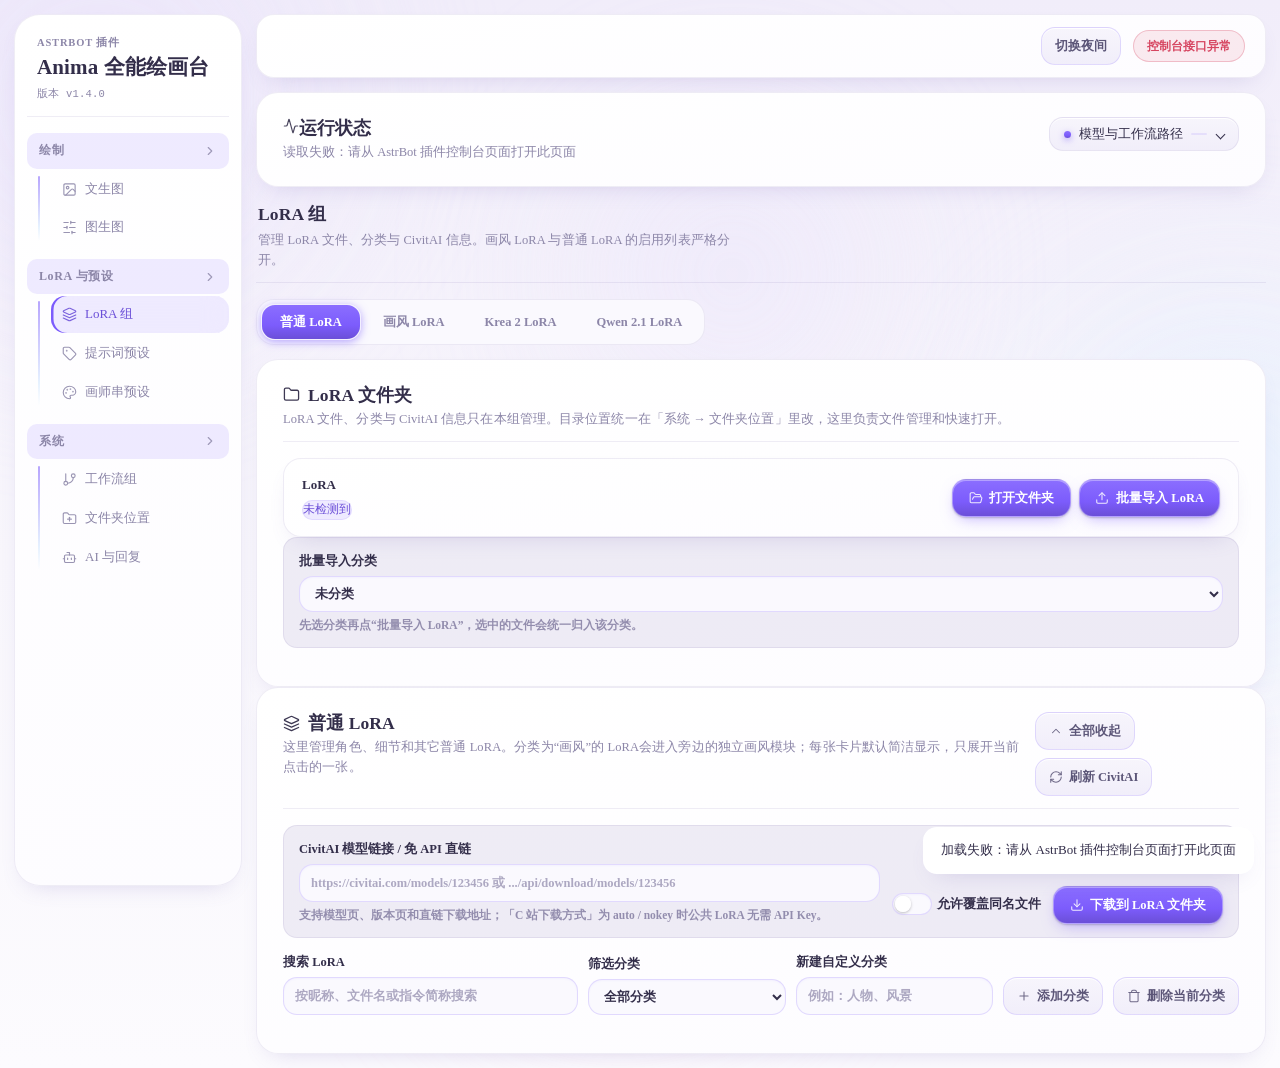
==== index.html @ fac433ed "发布 v1.4.0：三引擎提示词档案 + Krea2/Qwen 接入 LLM 绘图 + 引擎独立 LoRA - 新增 prompt_profiles.py：Anima(英文 Danbooru 标签) " ====
<!doctype html>
<html lang="zh-CN">
<head>
  <meta charset="utf-8">
  <meta name="viewport" content="width=device-width,initial-scale=1">
  <title>Anima 全能绘画台</title>
  <link rel="stylesheet" href="style.css?v=1.4.0-enginelora">
</head>
<body>

  <main class="shell">
    <aside class="sidebar">
      <div class="brand">
        <p class="eyebrow">ASTRBOT 插件</p>
        <h1>Anima 全能绘画台</h1>
        <p id="version" class="version">版本 v1.4.0</p>
      </div>

      <nav class="page-tabs" aria-label="控制台功能页面">
    <details class="nav-group" open>
      <summary class="nav-group-head" aria-expanded="true"><span>绘制</span><svg class="nav-chevron" viewBox="0 0 24 24"><path d="m9 6 6 6-6 6"/></svg></summary>
      <div class="nav-group-body">
        <button class="page-tab" type="button" data-view-tab="txt2img"><svg class="ui-ic" viewBox="0 0 24 24" fill="none" stroke="currentColor" stroke-width="1.8" stroke-linecap="round" stroke-linejoin="round" aria-hidden="true"><rect width="18" height="18" x="3" y="3" rx="2" ry="2"/><circle cx="9" cy="9" r="2"/><path d="m21 15-3.086-3.086a2 2 0 0 0-2.828 0L6 21"/></svg>文生图</button>
        <button class="page-tab" type="button" data-view-tab="img2img"><svg class="ui-ic" viewBox="0 0 24 24" fill="none" stroke="currentColor" stroke-width="1.8" stroke-linecap="round" stroke-linejoin="round" aria-hidden="true"><line x1="21" x2="14" y1="4" y2="4"/><line x1="10" x2="3" y1="4" y2="4"/><line x1="21" x2="12" y1="12" y2="12"/><line x1="8" x2="3" y1="12" y2="12"/><line x1="21" x2="16" y1="20" y2="20"/><line x1="12" x2="3" y1="20" y2="20"/><line x1="14" x2="14" y1="2" y2="6"/><line x1="8" x2="8" y1="10" y2="14"/><line x1="16" x2="16" y1="18" y2="22"/></svg>图生图</button>
      </div>
    </details>
    <details class="nav-group" open>
      <summary class="nav-group-head" aria-expanded="true"><span>LoRA 与预设</span><svg class="nav-chevron" viewBox="0 0 24 24"><path d="m9 6 6 6-6 6"/></svg></summary>
      <div class="nav-group-body">
        <button class="page-tab active" type="button" data-view-tab="lora"><svg class="ui-ic" viewBox="0 0 24 24" fill="none" stroke="currentColor" stroke-width="1.8" stroke-linecap="round" stroke-linejoin="round" aria-hidden="true"><path d="m12.83 2.18a2 2 0 0 0-1.66 0L2.6 6.08a1 1 0 0 0 0 1.83l8.58 3.91a2 2 0 0 0 1.66 0l8.58-3.9a1 1 0 0 0 0-1.83Z"/><path d="m22 17.65-9.17 4.16a2 2 0 0 1-1.66 0L2 17.65"/><path d="m22 12.65-9.17 4.16a2 2 0 0 1-1.66 0L2 12.65"/></svg>LoRA 组</button>
        <button class="page-tab" type="button" data-view-tab="presets"><svg class="ui-ic" viewBox="0 0 24 24" fill="none" stroke="currentColor" stroke-width="1.8" stroke-linecap="round" stroke-linejoin="round" aria-hidden="true"><path d="M12.586 2.586A2 2 0 0 0 11.172 2H4a2 2 0 0 0-2 2v7.172a2 2 0 0 0 .586 1.414l8.704 8.704a2.426 2.426 0 0 0 3.42 0l6.58-6.58a2.426 2.426 0 0 0 0-3.42z"/><circle cx="7.5" cy="7.5" r=".5" fill="currentColor"/></svg>提示词预设</button>
        <button class="page-tab" type="button" data-view-tab="artist"><svg class="ui-ic" viewBox="0 0 24 24" fill="none" stroke="currentColor" stroke-width="1.8" stroke-linecap="round" stroke-linejoin="round" aria-hidden="true"><circle cx="13.5" cy="6.5" r=".5"/><circle cx="17.5" cy="10.5" r=".5"/><circle cx="8.5" cy="7.5" r=".5"/><circle cx="6.5" cy="12.5" r=".5"/><path d="M12 2C6.5 2 2 6.5 2 12s4.5 10 10 10c.926 0 1.648-.746 1.648-1.688 0-.437-.18-.835-.437-1.125-.29-.289-.438-.652-.438-1.125a1.64 1.64 0 0 1 1.668-1.668h1.996c3.051 0 5.555-2.503 5.555-5.554C21.965 6.012 17.461 2 12 2z"/></svg>画师串预设</button>
      </div>
    </details>
    <details class="nav-group" open>
      <summary class="nav-group-head" aria-expanded="true"><span>系统</span><svg class="nav-chevron" viewBox="0 0 24 24"><path d="m9 6 6 6-6 6"/></svg></summary>
      <div class="nav-group-body">
        <button class="page-tab" type="button" data-view-tab="workflow"><svg class="ui-ic" viewBox="0 0 24 24" fill="none" stroke="currentColor" stroke-width="1.8" stroke-linecap="round" stroke-linejoin="round" aria-hidden="true"><circle cx="18" cy="6" r="3"/><circle cx="6" cy="18" r="3"/><path d="M18 9a9 9 0 0 1-9 9"/><line x1="6" x2="6" y1="3" y2="15"/></svg>工作流组</button>
        <button class="page-tab" type="button" data-view-tab="paths"><svg class="ui-ic" viewBox="0 0 24 24" fill="none" stroke="currentColor" stroke-width="1.8" stroke-linecap="round" stroke-linejoin="round" aria-hidden="true"><path d="M20 20a2 2 0 0 0 2-2V8a2 2 0 0 0-2-2h-7.9a2 2 0 0 1-1.69-.9L9.6 3.9A2 2 0 0 0 7.93 3H4a2 2 0 0 0-2 2v13a2 2 0 0 0 2 2Z"/><path d="M9 13h6"/><path d="M12 10v6"/></svg>文件夹位置</button>
        <button class="page-tab" type="button" data-view-tab="ai"><svg class="ui-ic" viewBox="0 0 24 24" fill="none" stroke="currentColor" stroke-width="1.8" stroke-linecap="round" stroke-linejoin="round" aria-hidden="true"><path d="M12 8V4H8"/><rect width="16" height="12" x="4" y="8" rx="2"/><path d="M2 14h2"/><path d="M20 14h2"/><path d="M15 13v2"/><path d="M9 13v2"/></svg>AI 与回复</button>
      </div>
    </details>
      </nav>
    </aside>
    <div class="main">
      <header class="topbar">
        <div class="top-actions">
          <button id="themeToggle" class="secondary" type="button"><span class="t-light">浅色</span><span class="t-dark">深色</span></button>
          <div id="status" class="status pending">检查中</div>
        </div>
      </header>


<section class="band status-band">
      <div>
        <h2><svg class="ui-ic" viewBox="0 0 24 24" fill="none" stroke="currentColor" stroke-width="1.8" stroke-linecap="round" stroke-linejoin="round" aria-hidden="true"><path d="M22 12h-2.48a2 2 0 0 0-1.93 1.46l-2.35 8.36a.25.25 0 0 1-.48 0L9.24 2.18a.25.25 0 0 0-.48 0l-2.35 8.36A2 2 0 0 1 4.49 12H2"/></svg>运行状态</h2>
        <div id="statusText" class="muted">正在读取 ComfyUI 状态</div>
      </div>
      <details class="paths-wrap">
        <summary>模型与工作流路径<span id="pathsCount" class="paths-count"></span></summary>
        <pre id="paths" class="paths">正在读取模型和工作流位置</pre>
      </details>
    </section>

<div id="view-lora" class="view-panel" data-view-panel="lora">

    <div class="page-head"><h2>LoRA 组</h2><p>管理 LoRA 文件、分类与 CivitAI 信息。画风 LoRA 与普通 LoRA 的启用列表严格分开。</p></div>

    <div class="lora-section-switcher" role="tablist" aria-label="LoRA 模块">
      <button id="normalLoraTab" class="lora-section-tab active" type="button" data-lora-section="normal" role="tab" aria-selected="true">普通 LoRA</button>
      <button id="styleLoraTab" class="lora-section-tab" type="button" data-lora-section="style" role="tab" aria-selected="false">画风 LoRA</button>
      <button id="krea2LoraTab" class="lora-section-tab" type="button" data-lora-section="krea2" role="tab" aria-selected="false">Krea 2 LoRA</button>
      <button id="qwen21LoraTab" class="lora-section-tab" type="button" data-lora-section="qwen21" role="tab" aria-selected="false">Qwen 2.1 LoRA</button>
    </div>

    <section class="band">
      <div class="section-head">
        <div><h2><svg class="ui-ic" viewBox="0 0 24 24" fill="none" stroke="currentColor" stroke-width="1.8" stroke-linecap="round" stroke-linejoin="round" aria-hidden="true"><path d="M20 20a2 2 0 0 0 2-2V8a2 2 0 0 0-2-2h-7.9a2 2 0 0 1-1.69-.9L9.6 3.9A2 2 0 0 0 7.93 3H4a2 2 0 0 0-2 2v13a2 2 0 0 0 2 2Z"/></svg>LoRA 文件夹</h2><p>LoRA 文件、分类与 CivitAI 信息只在本组管理。目录位置统一在「系统 → 文件夹位置」里改，这里负责文件管理和快速打开。</p></div>
      </div>
      <div class="folder-grid">
        <article class="folder-card"><div><strong>LoRA</strong><code id="path-loras">未检测到</code></div><div class="folder-actions"><button data-open-folder="loras" class="primary"><svg class="ui-ic" viewBox="0 0 24 24" fill="none" stroke="currentColor" stroke-width="1.8" stroke-linecap="round" stroke-linejoin="round" aria-hidden="true"><path d="m6 14 1.5-2.9A2 2 0 0 1 9.24 10H20a2 2 0 0 1 1.94 2.5l-1.54 6a2 2 0 0 1-1.95 1.5H4a2 2 0 0 1-2-2V5a2 2 0 0 1 2-2h3.9a2 2 0 0 1 1.69.9l.81 1.2a2 2 0 0 0 1.67.9H18a2 2 0 0 1 2 2v2"/></svg>打开文件夹</button><label class="upload-button" title="可一次选择多个 LoRA 文件批量导入"><svg class="ui-ic" viewBox="0 0 24 24" fill="none" stroke="currentColor" stroke-width="1.8" stroke-linecap="round" stroke-linejoin="round" aria-hidden="true"><path d="M21 15v4a2 2 0 0 1-2 2H5a2 2 0 0 1-2-2v-4"/><polyline points="17 8 12 3 7 8"/><line x1="12" x2="12" y1="3" y2="15"/></svg>批量导入 LoRA<input id="loraFile" type="file" multiple accept=".safetensors,.pt,.ckpt,.bin"></label></div></article>
      </div>
      <div class="lora-batch-row">
        <label>批量导入分类<select id="loraBatchCategory" class="select"><option value="">未分类</option></select><small class="field-hint">先选分类再点“批量导入 LoRA”，选中的文件会统一归入该分类。</small></label>
      </div>
      <div id="loraBatchProgress" class="download-progress" hidden>
        <div class="download-progress-head"><strong id="loraBatchStage">等待导入</strong><span id="loraBatchPercent">0%</span></div>
        <progress id="loraBatchBar" max="100" value="0"></progress>
        <div class="download-progress-meta"><span id="loraBatchFile">尚未开始</span><span id="loraBatchResult">0 成功 / 0 失败</span></div>
        <ul id="loraBatchFailures" class="lora-batch-failures"></ul>
      </div>
    </section>

    <section class="band lora-management-band">
      <div class="section-head">
        <div><h2><svg class="ui-ic" viewBox="0 0 24 24" fill="none" stroke="currentColor" stroke-width="1.8" stroke-linecap="round" stroke-linejoin="round" aria-hidden="true"><path d="m12.83 2.18a2 2 0 0 0-1.66 0L2.6 6.08a1 1 0 0 0 0 1.83l8.58 3.91a2 2 0 0 0 1.66 0l8.58-3.9a1 1 0 0 0 0-1.83Z"/><path d="m22 17.65-9.17 4.16a2 2 0 0 1-1.66 0L2 17.65"/><path d="m22 12.65-9.17 4.16a2 2 0 0 1-1.66 0L2 12.65"/></svg>普通 LoRA</h2><p>这里管理角色、细节和其它普通 LoRA。分类为“画风”的 LoRA会进入旁边的独立画风模块；每张卡片默认简洁显示，只展开当前点击的一张。</p></div>
        <div class="button-row"><button id="loraDisplayToggle" class="secondary" type="button"><svg class="ui-ic" viewBox="0 0 24 24" fill="none" stroke="currentColor" stroke-width="1.8" stroke-linecap="round" stroke-linejoin="round" aria-hidden="true"><path d="m18 15-6-6-6 6"/></svg>全部收起</button><button id="refreshLoras" class="secondary"><svg class="ui-ic" viewBox="0 0 24 24" fill="none" stroke="currentColor" stroke-width="1.8" stroke-linecap="round" stroke-linejoin="round" aria-hidden="true"><path d="M3 12a9 9 0 0 1 9-9 9.75 9.75 0 0 1 6.74 2.74L21 8"/><path d="M21 3v5h-5"/><path d="M21 12a9 9 0 0 1-9 9 9.75 9.75 0 0 1-6.74-2.74L3 16"/><path d="M8 16H3v5"/></svg>刷新 CivitAI</button></div>
      </div>
      <div class="lora-download-row">
        <label>CivitAI 模型链接 / 免 API 直链<input id="civitaiDownloadUrl" class="input" type="url" placeholder="https://civitai.com/models/123456 或 .../api/download/models/123456"><small class="field-hint">支持模型页、版本页和直链下载地址；「C 站下载方式」为 auto / nokey 时公共 LoRA 无需 API Key。</small></label>
        <label class="check"><input id="civitaiDownloadOverwrite" type="checkbox">允许覆盖同名文件</label>
        <button id="downloadLora" class="primary" type="button"><svg class="ui-ic" viewBox="0 0 24 24" fill="none" stroke="currentColor" stroke-width="1.8" stroke-linecap="round" stroke-linejoin="round" aria-hidden="true"><path d="M21 15v4a2 2 0 0 1-2 2H5a2 2 0 0 1-2-2v-4"/><polyline points="7 10 12 15 17 10"/><line x1="12" x2="12" y1="15" y2="3"/></svg>下载到 LoRA 文件夹</button>
      </div>
      <div id="loraDownloadProgress" class="download-progress" hidden>
        <div class="download-progress-head"><strong id="loraDownloadStage">等待下载</strong><span id="loraDownloadPercent">0%</span></div>
        <progress id="loraDownloadBar" max="100" value="0"></progress>
        <div class="download-progress-meta"><span id="loraDownloadFile">尚未开始</span><span id="loraDownloadBytes">0 B / 未知大小</span></div>
      </div>
      <div class="lora-category-toolbar">
        <label class="lora-search">搜索 LoRA<input id="loraSearch" class="input" type="search" placeholder="按昵称、文件名或指令简称搜索"></label>
        <label>筛选分类<select id="loraCategoryFilter" class="select"><option value="全部">全部分类</option></select></label>
        <label>新建自定义分类<input id="newLoraCategory" class="input" placeholder="例如：人物、风景"></label>
        <button id="addLoraCategory" class="secondary"><svg class="ui-ic" viewBox="0 0 24 24" fill="none" stroke="currentColor" stroke-width="1.8" stroke-linecap="round" stroke-linejoin="round" aria-hidden="true"><path d="M5 12h14"/><path d="M12 5v14"/></svg>添加分类</button>
        <button id="deleteLoraCategory" class="secondary"><svg class="ui-ic" viewBox="0 0 24 24" fill="none" stroke="currentColor" stroke-width="1.8" stroke-linecap="round" stroke-linejoin="round" aria-hidden="true"><path d="M3 6h18"/><path d="M19 6v14c0 1-1 2-2 2H7c-1 0-2-1-2-2V6"/><path d="M8 6V4c0-1 1-2 2-2h4c1 0 2 1 2 2v2"/></svg>删除当前分类</button>
      </div>
      <div id="loraBulkActions" class="lora-bulk-actions" hidden>
        <span class="muted">简洁选择模式：勾选后保存，当前分类之外的已启用 LoRA 会保留。</span>
        <button id="loraSelectAll" class="secondary" type="button"><svg class="ui-ic" viewBox="0 0 24 24" fill="none" stroke="currentColor" stroke-width="1.8" stroke-linecap="round" stroke-linejoin="round" aria-hidden="true"><polyline points="9 11 12 14 22 4"/><path d="M21 12v7a2 2 0 0 1-2 2H5a2 2 0 0 1-2-2V5a2 2 0 0 1 2-2h11"/></svg>全选当前分类</button>
        <button id="loraClearAll" class="secondary" type="button"><svg class="ui-ic" viewBox="0 0 24 24" fill="none" stroke="currentColor" stroke-width="1.8" stroke-linecap="round" stroke-linejoin="round" aria-hidden="true"><path d="m15 9-6 6"/><path d="m9 9 6 6"/><rect width="18" height="18" x="3" y="3" rx="2"/></svg>清空当前分类</button>
        <button id="loraSaveSelection" class="primary" type="button"><svg class="ui-ic" viewBox="0 0 24 24" fill="none" stroke="currentColor" stroke-width="1.8" stroke-linecap="round" stroke-linejoin="round" aria-hidden="true"><path d="M15.2 3a2 2 0 0 1 1.4.6l3.8 3.8a2 2 0 0 1 .6 1.4V19a2 2 0 0 1-2 2H5a2 2 0 0 1-2-2V5a2 2 0 0 1 2-2z"/><path d="M17 21v-7a1 1 0 0 0-1-1H8a1 1 0 0 0-1 1v7"/><path d="M7 3v4a1 1 0 0 0 1 1h7"/></svg>保存选择</button>
      </div>
      <div id="loras" class="lora-grid"></div>
    </section>

    <section class="band style-lora-band">
      <div class="section-head">
        <div><h2><svg class="ui-ic" viewBox="0 0 24 24" fill="none" stroke="currentColor" stroke-width="1.8" stroke-linecap="round" stroke-linejoin="round" aria-hidden="true"><path d="m21.64 3.64-1.28-1.28a1.21 1.21 0 0 0-1.72 0L2.36 18.64a1.21 1.21 0 0 0 0 1.72l1.28 1.28a1.2 1.2 0 0 0 1.72 0L21.64 5.36a1.2 1.2 0 0 0 0-1.72"/><path d="m14 7 3 3"/><path d="M5 6v4"/><path d="M19 14v4"/><path d="M10 2v2"/><path d="M7 8H3"/><path d="M21 16h-4"/><path d="M11 3H9"/></svg>画风 LoRA</h2><p>这里只显示分类为“画风”的 LoRA。它和普通 LoRA长期启用列表分开；简称没有自定义时按画风1、画风2、画风3生成。每张卡片默认简洁显示，只展开当前点击的一张。</p></div>
        <div class="button-row"><label class="upload-button" title="可一次选择多个 LoRA 文件批量导入并归类为画风"><svg class="ui-ic" viewBox="0 0 24 24" fill="none" stroke="currentColor" stroke-width="1.8" stroke-linecap="round" stroke-linejoin="round" aria-hidden="true"><path d="M21 15v4a2 2 0 0 1-2 2H5a2 2 0 0 1-2-2v-4"/><polyline points="17 8 12 3 7 8"/><line x1="12" x2="12" y1="3" y2="15"/></svg>批量导入画风 LoRA<input id="styleLoraFile" type="file" multiple accept=".safetensors,.pt,.ckpt,.bin"></label><button id="styleLoraIncludeAll" class="secondary" type="button" title="把当前所有画风 LoRA 一次性纳入随机候选"><svg class="ui-ic" viewBox="0 0 24 24" fill="none" stroke="currentColor" stroke-width="1.8" stroke-linecap="round" stroke-linejoin="round" aria-hidden="true"><polyline points="9 11 12 14 22 4"/><path d="M21 12v7a2 2 0 0 1-2 2H5a2 2 0 0 1-2-2V5a2 2 0 0 1 2-2h11"/></svg>全部纳入随机候选</button><button id="saveStyleLora" class="primary" type="button"><svg class="ui-ic" viewBox="0 0 24 24" fill="none" stroke="currentColor" stroke-width="1.8" stroke-linecap="round" stroke-linejoin="round" aria-hidden="true"><path d="M15.2 3a2 2 0 0 1 1.4.6l3.8 3.8a2 2 0 0 1 .6 1.4V19a2 2 0 0 1-2 2H5a2 2 0 0 1-2-2V5a2 2 0 0 1 2-2z"/><path d="M17 21v-7a1 1 0 0 0-1-1H8a1 1 0 0 0-1 1v7"/><path d="M7 3v4a1 1 0 0 0 1 1h7"/></svg>保存画风选择</button></div>
      </div>
      <div class="style-lora-notice">自动使用方式：关闭时不自动加载；随机模式会从勾选的候选中抽取不重复的 LoRA；使用全部时加载所有勾选候选。常态打开的画风 LoRA 不占随机数量。用户明确写出画风简称或专属预设简称时，只使用命中的画风 LoRA，本次不会再随机叠加其它画风；指令或自然语言写“不用画风”可临时全部跳过。</div>
      <div class="form-grid style-lora-settings">
        <label>自动使用方式<select id="style_lora_mode" class="select"><option value="random">随机选择</option><option value="all">使用全部</option><option value="off">关闭</option></select></label>
        <label>随机使用数量<input id="style_lora_random_count" class="input" type="number" min="1" max="16" step="1" value="1"><small class="field-hint">按每个 LoRA 的随机权重抽取；候选不足时自动按候选数量使用。</small></label>
        <label>随机命中 LoRA 的专属预设<select id="style_lora_random_preset_mode" class="select"><option value="random">随机选一组</option><option value="all">加入全部</option><option value="off">不加入</option></select><small class="field-hint">只影响自动随机命中的 LoRA；指令明确触发时仍按原来的专属预设规则。</small></label>
      </div>
      <div id="styleLoras" class="style-lora-grid"></div>
    </section>

    <section class="band engine-lora-band" data-engine-lora-panel="krea2" hidden>
      <div class="section-head">
        <div><h2>Krea 2 独立 LoRA</h2><p>只对 <code>/水粉</code> 与 LLM 的 <code>engine=krea2</code> 生效。它不读 Anima 的默认 LoRA，也不参与画风随机；文件名不含 krea2 的 LoRA 会在出图时被跳过，避免把别家权重塞进 Krea 的采样器。</p></div>
        <button id="saveKrea2Loras" class="primary" type="button" data-save-engine-lora="krea2">保存 Krea 2 选择</button>
      </div>
      <div class="engine-lora-toolbar">
        <label class="lora-search">搜索 LoRA<input id="krea2LoraSearch" class="input" type="search" placeholder="按昵称或文件名搜索"></label>
        <label class="check"><input id="krea2LoraOnlyCompatible" type="checkbox" checked>只显示文件名含 krea2 的 LoRA</label>
      </div>
      <div id="krea2Loras" class="engine-lora-list"></div>
    </section>

    <section class="band engine-lora-band" data-engine-lora-panel="qwen21" hidden>
      <div class="section-head">
        <div><h2>Qwen Image 2.1 独立 LoRA</h2><p>只对 <code>/qwen</code> 与 LLM 的 <code>engine=qwen21</code> 生效（图生图仍用「图生图」页面的独立 LoRA）。它不读 Anima 的默认 LoRA，也不参与画风随机。</p></div>
        <button id="saveQwen21Loras" class="primary" type="button" data-save-engine-lora="qwen21">保存 Qwen 2.1 选择</button>
      </div>
      <div class="engine-lora-toolbar">
        <label class="lora-search">搜索 LoRA<input id="qwen21LoraSearch" class="input" type="search" placeholder="按昵称或文件名搜索"></label>
        <label class="check"><input id="qwen21LoraOnlyCompatible" type="checkbox">只显示文件名含 qwen 的 LoRA</label>
      </div>
      <div id="qwen21Loras" class="engine-lora-list"></div>
    </section>

    </div>
<div id="view-workflow" class="view-panel" data-view-panel="workflow" hidden>

    <div class="page-head"><h2>工作流组</h2><p>为各功能选择要提交的 API 工作流，也可以上传自己的 JSON；原文件不会被覆盖。</p></div>

    <section class="band">
      <div class="section-head">
        <div><h2>内置模型与工作流方案</h2><p>插件自带工作流、推荐参数和可编辑提示词规则；模型权重需在 ComfyUI 安装。检查和应用不会下载模型，不改动其它模式的参数、预设或 LoRA。</p></div>
        <button id="checkBundles" class="secondary" type="button">检查环境</button>
      </div>
      <p id="bundleStatus" class="field-hint" role="status">点击检查环境，查看本机缺少的模型与节点。</p>
      <div id="builtinBundles" class="builtin-bundle-grid"></div>
    </section>

    <section class="band">
      <div class="section-head">
        <div><h2><svg class="ui-ic" viewBox="0 0 24 24" fill="none" stroke="currentColor" stroke-width="1.8" stroke-linecap="round" stroke-linejoin="round" aria-hidden="true"><circle cx="18" cy="6" r="3"/><circle cx="6" cy="18" r="3"/><path d="M18 9a9 9 0 0 1-9 9"/><line x1="6" x2="6" y1="3" y2="15"/></svg>工作流</h2><p>内置基础工作流与高级工作流均可选择，也可以上传自己的工作流。自定义节点与适配范围请先检查。</p></div>
        <button id="saveWorkflows" class="primary"><svg class="ui-ic" viewBox="0 0 24 24" fill="none" stroke="currentColor" stroke-width="1.8" stroke-linecap="round" stroke-linejoin="round" aria-hidden="true"><path d="M15.2 3a2 2 0 0 1 1.4.6l3.8 3.8a2 2 0 0 1 .6 1.4V19a2 2 0 0 1-2 2H5a2 2 0 0 1-2-2V5a2 2 0 0 1 2-2z"/><path d="M17 21v-7a1 1 0 0 0-1-1H8a1 1 0 0 0-1 1v7"/><path d="M7 3v4a1 1 0 0 0 1 1h7"/></svg>保存选择</button>
      </div>
      <div class="workflow-grid">
        <label>文生图<select id="wf_txt2img" class="select"></select></label>
        <label>高清放大<select id="wf_hires" class="select"></select></label>
      </div>
      <div class="workflow-upload">
        <label>上传 ComfyUI API 工作流 JSON<input id="workflowFile" class="input" type="file" accept=".json,application/json"></label>
        <button id="uploadWorkflow" class="secondary" type="button"><svg class="ui-ic" viewBox="0 0 24 24" fill="none" stroke="currentColor" stroke-width="1.8" stroke-linecap="round" stroke-linejoin="round" aria-hidden="true"><path d="M21 15v4a2 2 0 0 1-2 2H5a2 2 0 0 1-2-2v-4"/><polyline points="17 8 12 3 7 8"/><line x1="12" x2="12" y1="3" y2="15"/></svg>上传工作流</button>
        <span class="muted">上传后可在对应功能页面的工作流下拉框中选择</span>
      </div>
    </section>

    </div>
<div id="view-txt2img" class="view-panel" data-view-panel="txt2img" hidden>

    <div class="page-head"><h2>文生图</h2><p>核心模型、默认采样参数与文生图专用 AI 设置。指令里显式给出的参数优先于本页默认值。</p></div>

    <section class="band">
      <div class="section-head">
        <div><h2><svg class="ui-ic" viewBox="0 0 24 24" fill="none" stroke="currentColor" stroke-width="1.8" stroke-linecap="round" stroke-linejoin="round" aria-hidden="true"><line x1="22" x2="2" y1="12" y2="12"/><path d="M5.45 5.11 2 12v6a2 2 0 0 0 2 2h16a2 2 0 0 0 2-2v-6l-3.45-6.89A2 2 0 0 0 16.76 4H7.24a2 2 0 0 0-1.79 1.11z"/><line x1="6" x2="6.01" y1="16" y2="16"/><line x1="10" x2="10.01" y1="16" y2="16"/></svg>文生图模型文件夹</h2><p>文生图用到的核心模型、Checkpoint 与放大模型目录。要改位置去「系统 → 文件夹位置」，这里提供快捷打开。</p></div>
      </div>
      <div class="folder-grid">
        <article class="folder-card"><div><strong>核心模型</strong><code id="path-diffusion_models">未检测到</code></div><button data-open-folder="diffusion_models" class="secondary"><svg class="ui-ic" viewBox="0 0 24 24" fill="none" stroke="currentColor" stroke-width="1.8" stroke-linecap="round" stroke-linejoin="round" aria-hidden="true"><path d="m6 14 1.5-2.9A2 2 0 0 1 9.24 10H20a2 2 0 0 1 1.94 2.5l-1.54 6a2 2 0 0 1-1.95 1.5H4a2 2 0 0 1-2-2V5a2 2 0 0 1 2-2h3.9a2 2 0 0 1 1.69.9l.81 1.2a2 2 0 0 0 1.67.9H18a2 2 0 0 1 2 2v2"/></svg>打开文件夹</button></article>
        <article class="folder-card"><div><strong>Checkpoint</strong><code id="path-checkpoints">未检测到</code></div><button data-open-folder="checkpoints" class="secondary"><svg class="ui-ic" viewBox="0 0 24 24" fill="none" stroke="currentColor" stroke-width="1.8" stroke-linecap="round" stroke-linejoin="round" aria-hidden="true"><path d="m6 14 1.5-2.9A2 2 0 0 1 9.24 10H20a2 2 0 0 1 1.94 2.5l-1.54 6a2 2 0 0 1-1.95 1.5H4a2 2 0 0 1-2-2V5a2 2 0 0 1 2-2h3.9a2 2 0 0 1 1.69.9l.81 1.2a2 2 0 0 0 1.67.9H18a2 2 0 0 1 2 2v2"/></svg>打开文件夹</button></article>
        <article class="folder-card"><div><strong>放大模型</strong><code id="path-upscale_models">未检测到</code></div><button data-open-folder="upscale_models" class="secondary"><svg class="ui-ic" viewBox="0 0 24 24" fill="none" stroke="currentColor" stroke-width="1.8" stroke-linecap="round" stroke-linejoin="round" aria-hidden="true"><path d="m6 14 1.5-2.9A2 2 0 0 1 9.24 10H20a2 2 0 0 1 1.94 2.5l-1.54 6a2 2 0 0 1-1.95 1.5H4a2 2 0 0 1-2-2V5a2 2 0 0 1 2-2h3.9a2 2 0 0 1 1.69.9l.81 1.2a2 2 0 0 0 1.67.9H18a2 2 0 0 1 2 2v2"/></svg>打开文件夹</button></article>
      </div>
    </section>

    <section class="band">
      <div class="section-head">
        <div><h2><svg class="ui-ic" viewBox="0 0 24 24" fill="none" stroke="currentColor" stroke-width="1.8" stroke-linecap="round" stroke-linejoin="round" aria-hidden="true"><line x1="21" x2="14" y1="4" y2="4"/><line x1="10" x2="3" y1="4" y2="4"/><line x1="21" x2="12" y1="12" y2="12"/><line x1="8" x2="3" y1="12" y2="12"/><line x1="21" x2="16" y1="20" y2="20"/><line x1="12" x2="3" y1="20" y2="20"/><line x1="14" x2="14" y1="2" y2="6"/><line x1="8" x2="8" y1="10" y2="14"/><line x1="16" x2="16" y1="18" y2="22"/></svg>文生图模型与默认参数</h2><p>这里的模型和参数只控制文生图；指令或 LLM 明确传入参数时会优先使用单次参数。</p></div>
        <button id="saveTxt2ImgSettings" class="primary" type="button"><svg class="ui-ic" viewBox="0 0 24 24" fill="none" stroke="currentColor" stroke-width="1.8" stroke-linecap="round" stroke-linejoin="round" aria-hidden="true"><path d="M15.2 3a2 2 0 0 1 1.4.6l3.8 3.8a2 2 0 0 1 .6 1.4V19a2 2 0 0 1-2 2H5a2 2 0 0 1-2-2V5a2 2 0 0 1 2-2z"/><path d="M17 21v-7a1 1 0 0 0-1-1H8a1 1 0 0 0-1 1v7"/><path d="M7 3v4a1 1 0 0 0 1 1h7"/></svg>保存文生图设置</button>
      </div>
      <select id="model" class="select"></select>
      <p id="modelHint" class="field-hint"></p>
      <div class="form-grid">
        <label>文生图文本编码器<select id="clip_name" class="select"></select></label>
        <label>文生图 VAE<select id="vae_name" class="select"></select></label>
      </div>
      <p class="field-hint">上述独立组件用于原生 Anima / Qwen 2.1 工作流；旧高级 Anima 工作流仍沿用自身节点的组件。</p>
      <label class="txt2img-workflow-setting">当前文生图工作流<select id="txt2img_workflow_select" class="select"></select><small class="field-hint">切换已识别模型时会自动选择推荐工作流；也可以在这里手动切换，点击“保存文生图设置”后固定为当前模型的配置。</small></label>
      <div class="form-grid"><label class="check"><input id="qwen21_turbo_enabled" type="checkbox">Qwen Image 2.1 Turbo LoRA 加速（8 步官方 sigma）</label><label>Turbo LoRA 权重<input id="qwen21_turbo_lora_strength" class="input" type="number" min="0" max="2" step="0.05"></label></div>
      <div class="form-grid draw-settings-grid">
        <label>宽度<input id="width" class="input" type="number" min="64" step="8"></label>
        <label>高度<input id="height" class="input" type="number" min="64" step="8"></label>
        <label>步数<input id="steps" class="input" type="number" min="1" max="200" step="1"></label>
        <label>种子<input id="seed" class="input" type="number" min="-1" step="1"><small class="field-hint">-1 表示每次随机</small></label>
        <label>CFG<input id="cfg" class="input" type="number" min="0" max="30" step="0.1"></label>
        <label>采样器<input id="sampler_name" class="input" type="text"></label>
        <label>调度器<input id="scheduler" class="input" type="text"></label>
        <label>图生图重绘幅度<input id="denoise" class="input" type="number" min="0" max="1" step="0.01"></label>
        <label>高清放大倍率<input id="hires_scale" class="input" type="number" min="1" max="8" step="0.1"></label>
        <label>高清放大步数<input id="hires_steps" class="input" type="number" min="1" max="200" step="1"></label>
        <label>高清放大重绘幅度<input id="hires_denoise" class="input" type="number" min="0" max="1" step="0.01"></label>
        <label>高清放大模型<input id="hires_upscale_model" class="input" type="text" placeholder="例如：realesrganX4plusAnime_v1.pt"></label>
      </div>
    </section>

    <section class="band">
      <div class="section-head">
        <div><h2><svg class="ui-ic" viewBox="0 0 24 24" fill="none" stroke="currentColor" stroke-width="1.8" stroke-linecap="round" stroke-linejoin="round" aria-hidden="true"><path d="m21.64 3.64-1.28-1.28a1.21 1.21 0 0 0-1.72 0L2.36 18.64a1.21 1.21 0 0 0 0 1.72l1.28 1.28a1.2 1.2 0 0 0 1.72 0L21.64 5.36a1.2 1.2 0 0 0 0-1.72"/><path d="m14 7 3 3"/><path d="M5 6v4"/><path d="M19 14v4"/><path d="M10 2v2"/><path d="M7 8H3"/><path d="M21 16h-4"/><path d="M11 3H9"/></svg>文生图 AI 与提示词</h2><p>这里的设置只用于文生图的 LLM 触发、普通指令翻译和默认提示词。</p></div>
      </div>
      <div class="form-grid">
        <label>LLM 文生图提示词来源<select id="llm_prompt_source" class="select"><option value="astrbot">AstrBot LLM 已提取的提示词</option><option value="plugin">插件 AI 重新生成提示词</option></select></label>
        <label class="check"><input id="plugin_ai_debug" type="checkbox">显示插件 AI 提示词调试过程（开发者）</label>
        <label class="wide">插件 AI：LLM 文生图提示词<textarea id="plugin_ai_llm_system_prompt" class="textarea" placeholder="留空使用内置提示词；要求保留用户原话中的动作、姿势、表情、场景和镜头"></textarea></label>
        <label class="wide">内置 Anima 提示词工程师知识<textarea id="plugin_ai_anima_context" class="textarea anima-context" placeholder="留空使用随插件内置的 Anima3 提示词模板；也可以在这里覆盖或补充规则"></textarea></label>
        <p class="field-hint wide">这是 ComfyUI 插件内置的 Anima 提示词工程师功能，会用于文生图的插件 AI、普通指令翻译和预设翻译。它会按 Anima 的标签顺序输出，并保留用户明确要求的动作、姿势和场景。</p>
        <div class="ai-actions wide"><span class="muted">Anima 提示词工程师：</span><span id="animaPluginStatus" class="muted">读取中</span></div>
        <label class="wide">插件 AI：普通指令翻译提示词<textarea id="plugin_ai_command_system_prompt" class="textarea" placeholder="留空使用内置 Danbooru 翻译提示词"></textarea></label>
        <label class="check"><input id="plain_translate_enabled" type="checkbox">文生图非 AI 中文自动翻译</label>
        <label>文生图普通翻译网站地址<input id="plain_translate_url" class="input" type="url" placeholder="https://translate.googleapis.com/translate_a/single"></label>
        <label class="wide">文生图默认正面提示词<textarea id="default_positive" class="textarea" placeholder="每次文生图都会放在用户提示词前面；留空则使用旧版质量词设置"></textarea></label>
        <label class="wide">文生图默认负面提示词<textarea id="default_negative" class="textarea"></textarea></label>
      </div>
    </section>

    </div>
<div id="view-img2img" class="view-panel" data-view-panel="img2img" hidden>

    <div class="page-head"><h2>图生图（Qwen）</h2><p>独立 Qwen Image Edit 工作流与模型链，不读取文生图的模型和 LoRA；支持 1–2 张参考图。</p></div>

    <div class="lora-isolation-notice" role="note">
      <strong>【特别标注】图生图 LoRA 与文生图完全隔离</strong>
      <span>图生图默认使用 Qwen Image 2.1 原生编辑工作流；可额外启用下方的 Qwen Image 2.1 NSFW LoRA。文生图 LoRA 列表和画风随机选择不会串入图生图。</span>
    </div>

    <section class="band">
      <div class="section-head">
        <div><h2><svg class="ui-ic" viewBox="0 0 24 24" fill="none" stroke="currentColor" stroke-width="1.8" stroke-linecap="round" stroke-linejoin="round" aria-hidden="true"><circle cx="18" cy="6" r="3"/><circle cx="6" cy="18" r="3"/><path d="M18 9a9 9 0 0 1-9 9"/><line x1="6" x2="6" y1="3" y2="15"/></svg>图生图工作流</h2><p>图生图使用独立的 Qwen Image 2.1 编辑工作流，不读取文生图核心模型。</p></div>
        <button id="saveImg2ImgWorkflow" class="primary" type="button"><svg class="ui-ic" viewBox="0 0 24 24" fill="none" stroke="currentColor" stroke-width="1.8" stroke-linecap="round" stroke-linejoin="round" aria-hidden="true"><path d="M15.2 3a2 2 0 0 1 1.4.6l3.8 3.8a2 2 0 0 1 .6 1.4V19a2 2 0 0 1-2 2H5a2 2 0 0 1-2-2V5a2 2 0 0 1 2-2z"/><path d="M17 21v-7a1 1 0 0 0-1-1H8a1 1 0 0 0-1 1v7"/><path d="M7 3v4a1 1 0 0 0 1 1h7"/></svg>保存图生图工作流</button>
      </div>
      <div class="workflow-grid">
        <label>图生图工作流<select id="wf_img2img" class="select"></select></label>
      </div>
    </section>

    <section class="band img2img-settings-band">
      <div class="section-head">
        <div><h2><svg class="ui-ic" viewBox="0 0 24 24" fill="none" stroke="currentColor" stroke-width="1.8" stroke-linecap="round" stroke-linejoin="round" aria-hidden="true"><line x1="21" x2="14" y1="4" y2="4"/><line x1="10" x2="3" y1="4" y2="4"/><line x1="21" x2="12" y1="12" y2="12"/><line x1="8" x2="3" y1="12" y2="12"/><line x1="21" x2="16" y1="20" y2="20"/><line x1="12" x2="3" y1="20" y2="20"/><line x1="14" x2="14" y1="2" y2="6"/><line x1="8" x2="8" y1="10" y2="14"/><line x1="16" x2="16" y1="18" y2="22"/></svg>图生图模型与参数</h2><p>提示词只包含：显式 LoRA/预设、下方基础正面提示词和用户要求的编辑内容。不会套用全局画师串。</p></div>
        <button id="saveImg2ImgSettings" class="primary" type="button"><svg class="ui-ic" viewBox="0 0 24 24" fill="none" stroke="currentColor" stroke-width="1.8" stroke-linecap="round" stroke-linejoin="round" aria-hidden="true"><path d="M15.2 3a2 2 0 0 1 1.4.6l3.8 3.8a2 2 0 0 1 .6 1.4V19a2 2 0 0 1-2 2H5a2 2 0 0 1-2-2V5a2 2 0 0 1 2-2z"/><path d="M17 21v-7a1 1 0 0 0-1-1H8a1 1 0 0 0-1 1v7"/><path d="M7 3v4a1 1 0 0 0 1 1h7"/></svg>保存图生图设置</button>
      </div>
      <div class="form-grid">
        <label>图生图核心模型（UNet）<select id="img2img_unet_name" class="select"></select><small class="field-hint">在此选择 Qwen Image 2.1；选择后自动套用 Qwen Edit 工作流及对应编码器、VAE 和采样参数。</small></label>
        <label class="check"><input id="qwen21_img2img_turbo_enabled" type="checkbox">Qwen Image 2.1 Turbo LoRA 加速（官方 8 步）</label>
        <label>独立文本编码器<select id="img2img_clip_name" class="select"></select></label>
        <label>独立 VAE<select id="img2img_vae_name" class="select"></select></label>
        <label class="lora-isolated-field">★ 独立 LoRA（图生图唯一长期生效）<select id="img2img_lora_name" class="select"><option value="">不使用</option></select></label>
        <label>LoRA 权重<input id="img2img_lora_strength" class="input" type="number" min="-2" max="2" step="0.05"></label>
        <label class="check"><input id="img2img_nsfw_lora_enabled" type="checkbox">额外启用 Qwen Image 2.1 NSFW LoRA（默认关闭）</label>
        <label>Qwen Image 2.1 NSFW LoRA<select id="img2img_nsfw_lora_name" class="select"><option value="">未检测到 LoRA</option></select><small class="field-hint">只兼容 Qwen Image 2.1 基础模型；不强行注入触发词。</small></label>
        <label>NSFW LoRA 权重<input id="img2img_nsfw_lora_strength" class="input" type="number" min="0" max="2" step="0.05"><small class="field-hint">默认 0.8；只在上方开关开启时叠加。</small></label>
        <label>输出宽度<input id="img2img_width" class="input" type="number" min="64" step="8"></label>
        <label>输出高度<input id="img2img_height" class="input" type="number" min="64" step="8"></label>
        <label class="check"><input id="img2img_keep_aspect_ratio" type="checkbox" checked>按原图宽高比输出</label>
        <label>采样步数<input id="img2img_steps" class="input" type="number" min="1" max="200" step="1"><small class="field-hint">Qwen 2.1 普通档自动设为 25 步；开启 Turbo 后自动设为 8 步。</small></label>
        <label>CFG<input id="img2img_cfg" class="input" type="number" min="0" max="30" step="0.1"><small class="field-hint">Qwen 图生图建议 CFG 1.0</small></label>
        <label>种子<input id="img2img_seed" class="input" type="number" min="-1" step="1"><small class="field-hint">-1 表示每次随机</small></label>
        <label>采样器<input id="img2img_sampler_name" class="input" type="text"></label>
        <label>调度器<input id="img2img_scheduler" class="input" type="text"></label>
        <label>重绘幅度<input id="img2img_denoise" class="input" type="number" min="0" max="1" step="0.01"></label>
        <label>输入缩放算法<input id="img2img_scale_method" class="input" type="text"></label>
        <label>参考图最大边<input id="img2img_largest_size" class="input" type="number" min="64" step="64"></label>
        <label>参考图裁剪方式<select id="img2img_crop" class="select"><option value="center">居中裁剪</option><option value="disabled">不裁剪</option></select></label>
        <label class="check"><input id="img2img_match_input_size" type="checkbox">默认使用输入图原始尺寸</label>
        <p class="field-hint wide">同一条消息附两张图时，第一张是主图，第二张作为 Qwen 的第二参考图。未明确填写宽高时默认保持主图尺寸和比例。</p>
        <label>AuraFlow 偏移<input id="img2img_sampling_shift" class="input" type="number" min="0" max="100" step="0.01"></label>
        <label class="wide">图生图默认正面提示词<textarea id="img2img_default_positive" class="textarea"></textarea></label>
        <label class="wide">图生图默认负面提示词<textarea id="img2img_default_negative" class="textarea"></textarea></label>
        <label class="wide">输出文件名前缀<input id="img2img_filename_prefix" class="input" type="text" placeholder="例如：astrbot/img2img_qwen"></label>
      </div>
    </section>

    <section class="band">
      <div class="section-head">
        <div><h2><svg class="ui-ic" viewBox="0 0 24 24" fill="none" stroke="currentColor" stroke-width="1.8" stroke-linecap="round" stroke-linejoin="round" aria-hidden="true"><path d="m21.64 3.64-1.28-1.28a1.21 1.21 0 0 0-1.72 0L2.36 18.64a1.21 1.21 0 0 0 0 1.72l1.28 1.28a1.2 1.2 0 0 0 1.72 0L21.64 5.36a1.2 1.2 0 0 0 0-1.72"/><path d="m14 7 3 3"/><path d="M5 6v4"/><path d="M19 14v4"/><path d="M10 2v2"/><path d="M7 8H3"/><path d="M21 16h-4"/><path d="M11 3H9"/></svg>图生图 AI</h2><p>图生图 AI 输出中文短编辑句，只说明用户想改变的内容；普通中文翻译默认关闭，避免把长上下文送到翻译网站。</p></div>
        <button id="saveImg2ImgAi" class="primary" type="button">保存图生图 AI 设置</button>
      </div>
      <div class="form-grid">
        <label>AI 来源<select id="img2img_llm_prompt_source" class="select"><option value="plugin">插件 AI</option><option value="astrbot">AstrBot 当前 AI</option></select><small class="field-hint">只切换使用哪个 AI 服务，二者共用下方规则。</small></label>
        <label class="check"><input id="img2img_plugin_ai_debug" type="checkbox">显示图生图 AI 调试过程（开发者）</label>
        <label class="wide">统一图生图 AI 系统提示词<textarea id="img2img_ai_system_prompt" class="textarea" placeholder="留空使用内置中文编辑规则"></textarea><small class="field-hint">例如：“站立一字马”应理解为“完成一字马（劈叉）动作”，不能直译成站在马身上。</small></label>
        <label class="wide">补充编辑知识（可选）<textarea id="img2img_plugin_ai_knowledge" class="textarea" placeholder="留空即可；用于补充你自己的图生图约束"></textarea></label>
        <label class="check"><input id="img2img_plain_translate_enabled" type="checkbox">图生图非 AI 中文自动翻译</label>
        <label>图生图普通翻译网站地址<input id="img2img_plain_translate_url" class="input" type="url" placeholder="https://translate.googleapis.com/translate_a/single"></label>
        <div hidden aria-hidden="true">
          <textarea id="img2img_astrbot_llm_system_prompt"></textarea>
          <textarea id="img2img_plugin_ai_llm_system_prompt"></textarea>
          <textarea id="img2img_astrbot_user_prompt_template"></textarea>
          <textarea id="img2img_plugin_ai_user_prompt_template"></textarea>
          <textarea id="img2img_plugin_ai_output_format"></textarea>
          <textarea id="img2img_llm_tool_prompt"></textarea>
        </div>
      </div>
    </section>

    </div>
<div id="view-ai" class="view-panel" data-view-panel="ai" hidden>

    <div class="page-head"><h2>AI 与回复</h2><p>AI 服务、提示词优化、图片安全审核、回复方式、绘图限额与 ComfyUI 控制。</p></div>

    <section class="band">
      <div class="section-head"><div><h2>AI 提示词优化</h2><p>参考 ComfyUI-PromptEnhancer 的模型专用优化流程，使用下方已配置的 AI API。预设与 LoRA 简称先匹配，优化后合并。</p></div><button id="savePromptEnhancer" class="primary" type="button">保存优化设置</button></div>
      <div class="form-grid">
        <label class="check wide"><input id="prompt_enhancer_enabled" type="checkbox">启用提示词优化模板</label>
        <p class="field-hint wide">指令使用“ai”时启用，例如 /文生图 ai 窗台上的白猫、/图生图 ai 把外套换成蓝色夹克（附图）。自然语言绘图沿用各页面的 LLM 提示词来源；使用插件 AI 时由插件优化，AstrBot 来源按同样规则生成。不使用 ai 的普通指令仍保留原来的处理方式。这里只输出最终提示词，格式无效时最多重新整理一次。</p>
        <label class="wide">文生图优化模板<textarea id="prompt_enhancer_txt2img_template" class="textarea"></textarea><small class="field-hint">Qwen / Flux 使用中文自然语言；Anima 使用英文标签。留空使用内置模板。</small></label>
        <label class="wide">Qwen 图生图优化模板<textarea id="prompt_enhancer_img2img_template" class="textarea"></textarea><small class="field-hint">只改变用户指定内容。当前优化 AI 接收文字，参考图片由绘图工作流读取。</small></label>
        <label>测试模式<select id="promptEnhancerMode" class="select"><option value="txt2img">文生图</option><option value="img2img">Qwen 图生图</option></select></label>
        <label class="wide">测试要求<textarea id="promptEnhancerInput" class="textarea" placeholder="例如：把外套换成蓝色夹克，保持表情与背景"></textarea></label>
        <div class="ai-actions wide"><button id="testPromptEnhancer" class="secondary" type="button">测试优化</button><button id="resetPromptEnhancer" class="secondary" type="button">恢复内置模板</button><span id="promptEnhancerStatus" class="muted">测试只调用插件 AI，不会生成图片或保存设置</span></div>
        <label class="wide">最终提示词<textarea id="promptEnhancerResult" class="textarea" readonly></textarea></label>
        <p class="field-hint wide">模板设计参考：<a href="https://github.com/MaxKruse/ComfyUI-PromptEnhancer" target="_blank" rel="noopener noreferrer">ComfyUI-PromptEnhancer</a>。本插件内置中文适配模板，无需额外运行 llama-server。</p>
      </div>
    </section>

    <section class="band">
      <div class="section-head"><div><h2><svg class="ui-ic" viewBox="0 0 24 24" fill="none" stroke="currentColor" stroke-width="1.8" stroke-linecap="round" stroke-linejoin="round" aria-hidden="true"><path d="M12 8V4H8"/><rect width="16" height="12" x="4" y="8" rx="2"/><path d="M2 14h2"/><path d="M20 14h2"/><path d="M15 13v2"/><path d="M9 13v2"/></svg>AI 服务设置</h2><p>填写兼容 OpenAI 的服务地址和 API Key，先获取模型并测试连接，成功后再保存。</p></div><button id="saveAi" class="primary">保存设置</button></div>
       <div class="form-grid">
        <label>服务地址<input id="ai_base_url" class="input" type="url"></label>
        <label>模型<select id="ai_model" class="select"><option value="">请先获取模型列表</option></select></label>
        <label>API Key<input id="ai_api_key" class="input" type="password" placeholder="留空表示沿用已保存密钥"></label>
        <label>CivitAI 兼容站地址<input id="civitai_base_url" class="input" type="url" placeholder="例如 https://civitai.com 或 https://civitai.red"><small class="field-hint">不要填写 /api/v1 后缀</small></label>
        <label>CivitAI API Key（下载受限模型需要）<input id="civitai_token" class="input" type="password" placeholder="公共模型可留空；401 时填写有下载权限的密钥"></label>
        <div class="ai-actions wide"><button id="loadAiModels" class="secondary" type="button">获取模型列表</button><button id="testAiConnection" class="secondary" type="button">测试连接</button><span id="aiConnectionStatus" class="muted">尚未测试</span><span id="civitaiStatus" class="muted"></span></div>
      </div>
    </section>

    <section class="band">
      <div class="section-head"><div><h2><svg class="ui-ic" viewBox="0 0 24 24" fill="none" stroke="currentColor" stroke-width="1.8" stroke-linecap="round" stroke-linejoin="round" aria-hidden="true"><path d="M20 13c0 5-3.5 7.5-7.66 8.95a1 1 0 0 1-.67-.01C7.5 20.5 4 18 4 13V6a1 1 0 0 1 1-1c2 0 4.5-1.2 6.24-2.72a1 1 0 0 1 1.52 0C14.51 3.81 17 5 19 5a1 1 0 0 1 1 1z"/></svg>图片安全审核</h2><p>用支持图片输入的多模态模型，分别在输入端和输出端审核图片。命中 NSFW 或血腥猎奇内容时，直接回传公开警告并 @ 发送者，不发送图片。</p></div>
        <button id="saveModeration" class="primary" type="button">保存审核设置</button>
      </div>
      <div class="form-grid">
        <label class="check wide"><input id="moderation_enabled" type="checkbox">启用图片安全审核</label>
        <label class="wide">输入端检测名单<textarea id="moderation_input_groups" class="textarea" placeholder="每行一个群号；填 QQ 号只检测该用户；填 * 表示所有群聊；留空表示不检测输入端"></textarea><small class="field-hint">用户发送的参考图会在进入绘图流程之前被审核，命中时不会占用生成队列。</small></label>
        <label class="wide">输出端检测名单<textarea id="moderation_output_groups" class="textarea" placeholder="每行一个群号；填 QQ 号只检测该用户；填 * 表示所有群聊；留空表示不检测输出端"></textarea><small class="field-hint">生成结果在发送前被审核，命中时图片不会发出，只回传警告。</small></label>
        <label>审核服务地址<input id="moderation_base_url" class="input" type="url" placeholder="例如 https://api.a6api.com/v1；留空则跳过检测"><small class="field-hint">兼容 OpenAI 接口，插件会自动追加 /chat/completions。</small></label>
        <label>审核模型<input id="moderation_model" class="input" type="text" placeholder="必须是多模态模型，例如 gemini-2.5-flash"><small class="field-hint">文本模型看不懂图片，请勿填写纯文本模型。</small></label>
        <label>审核 API Key<input id="moderation_api_key" class="input" type="password" placeholder="留空表示沿用已保存密钥"></label>
        <label>判定尺度<select id="moderation_strictness" class="select"><option value="loose">宽松（只拦露骨与严重血腥）</option><option value="standard">标准（拦性暗示及以上、轻微血腥）</option><option value="strict">严格（擦边也拦）</option></select></label>
        <label>单张超时（秒）<input id="moderation_timeout" class="input" type="number" min="1" max="300" step="1"></label>
        <label>送审最长边（像素）<input id="moderation_max_side" class="input" type="number" min="256" max="2048" step="64"><small class="field-hint">送审前会等比缩小，越小越快越省流量。</small></label>
        <label class="check wide"><input id="moderation_fail_open" type="checkbox">审核服务异常时放行（关闭则审核失败也拦截）</label>
        <div class="ai-actions wide"><button id="testModerationConnection" class="secondary" type="button">测试审核链路</button><span id="moderationStatus" class="muted">尚未测试</span></div>
      </div>
    </section>

    <section class="band">
      <div class="section-head"><div><h2><svg class="ui-ic" viewBox="0 0 24 24" fill="none" stroke="currentColor" stroke-width="1.8" stroke-linecap="round" stroke-linejoin="round" aria-hidden="true"><path d="M21 15a2 2 0 0 1-2 2H7l-4 4V5a2 2 0 0 1 2-2h14a2 2 0 0 1 2 2z"/></svg>回复设置</h2><p>绘图开始和完成状态使用固定中文消息，不再额外调用 AI 判断。</p></div><button id="saveReply" class="primary">保存回复设置</button></div>
      <div class="form-grid">
        <label class="wide">群聊涩图黑名单<textarea id="nsfw_group_blacklist" class="textarea" placeholder="每行一个群号，也支持逗号、空格分隔；黑名单群仍可生成普通图片"></textarea></label>
        <label class="check wide"><input id="draw_attach_prompt" type="checkbox">发送图片时附带本次实际提示词</label>
        <label>绘图完成后的回复方式<select id="draw_reply_mode" class="select"><option value="custom">固定完成回复</option></select><small class="field-hint">图片发送完成后直接使用下方固定内容，不再额外调用 AI 判断。</small></label>
        <label>绘图结果发送方式<select id="draw_delivery_mode" class="select"><option value="normal">普通消息</option><option value="forward">群聊合并转发</option></select></label>
        <label>LLM 绘图开始回复方式<select id="llm_draw_start_reply_mode" class="select"><option value="ai">AstrBot AI 人格回复</option><option value="fixed">固定中文回复</option></select><small class="field-hint">LLM 决定绘图后先发送一句确认；AI 失败会自动使用固定回复。</small></label>
        <label class="check"><input id="draw_queue_notice_enabled" type="checkbox">绘图前显示 ComfyUI 排队数量</label>
        <label class="check"><input id="draw_queue_notice_ai" type="checkbox">普通指令的队列提示使用 AstrBot AI</label>
        <label>LLM 工具等待图片秒数<input id="llm_wait_timeout" class="input" type="number" min="0.1" max="120" step="1"><small class="field-hint">超时后继续后台生成并主动发送图片</small></label>
        <label class="wide">LLM 开始绘图提示词<textarea id="draw_start_reply" class="textarea" placeholder="支持 {mode}、{prompt}、{queue}、{queue_images}、{queue_tasks}"></textarea></label>
        <label id="drawReplyCustomLabel" class="wide">自定义完成回复<textarea id="draw_reply_custom" class="textarea" placeholder="例如：{mode}完成，共 {count} 张。"></textarea></label>
      </div>
    </section>

    <section class="band">
      <div class="section-head"><div><h2><svg class="ui-ic" viewBox="0 0 24 24" fill="none" stroke="currentColor" stroke-width="1.8" stroke-linecap="round" stroke-linejoin="round" aria-hidden="true"><path d="m12 14 4-4"/><path d="M3.34 19a10 10 0 1 1 17.32 0"/></svg>绘图限额与 ComfyUI 控制</h2><p>限额按用户 ID 统计全部绘图类型；设为 0 表示不限制。管理员不受限额影响，并可使用 ComfyUI 开关指令。</p></div>
        <button id="saveDrawLimit" class="primary" type="button">保存限额设置</button>
      </div>
      <div class="form-grid">
        <label>每个用户最多图片数<input id="draw_limit_count" class="input" type="number" min="0" max="100" step="1"><small class="field-hint">0 表示关闭限额</small></label>
        <label>统计时间（秒）<input id="draw_limit_window_seconds" class="input" type="number" min="1" max="604800" step="1"></label>
        <label class="check"><input id="draw_queue_limit_enabled" type="checkbox">队列过多时禁止继续绘图</label>
        <label>最多允许排队图片数<input id="draw_queue_limit_count" class="input" type="number" min="1" max="1000" step="1"><small class="field-hint">包含运行中和等待中的图片；只在上方开关开启时生效。</small></label>
        <label>ComfyUI 启动脚本<input id="comfyui_start_script" class="input" type="text" placeholder="留空自动寻找 run_nvidia_gpu.bat"></label>
        <label class="wide">管理员平台用户 ID<textarea id="draw_limit_admin_ids" class="textarea" placeholder="每行一个 QQ/平台用户 ID；管理员可使用 /comfy打开、/comfy关闭"></textarea></label>
      </div>
    </section>

    </div>
<div id="view-presets" class="view-panel" data-view-panel="presets" hidden>

    <div class="page-head"><h2>提示词预设</h2><p>全局提示词预设，例如角色名对应的 Danbooru 标签；LoRA 专属预设只显示在对应卡片里。</p></div>

    <section class="band">
      <div class="section-head"><div><h2><svg class="ui-ic" viewBox="0 0 24 24" fill="none" stroke="currentColor" stroke-width="1.8" stroke-linecap="round" stroke-linejoin="round" aria-hidden="true"><path d="M12.586 2.586A2 2 0 0 0 11.172 2H4a2 2 0 0 0-2 2v7.172a2 2 0 0 0 .586 1.414l8.704 8.704a2.426 2.426 0 0 0 3.42 0l6.58-6.58a2.426 2.426 0 0 0 0-3.42z"/><circle cx="7.5" cy="7.5" r=".5" fill="currentColor"/></svg>提示词预设</h2><p>这里显示并编辑全局预设，例如角色名对应的 Danbooru 标签。LoRA 的 CivitAI 自动触发词和专属预设只显示在对应 LoRA 卡片中，不会混入这里。</p></div></div>
      <div class="preset-add"><input id="presetName" class="input" placeholder="名称"><input id="presetContent" class="input" placeholder="标签或中文描述"><button id="addPreset" class="primary"><svg class="ui-ic" viewBox="0 0 24 24" fill="none" stroke="currentColor" stroke-width="1.8" stroke-linecap="round" stroke-linejoin="round" aria-hidden="true"><path d="M5 12h14"/><path d="M12 5v14"/></svg>添加预设</button><button id="cancelPreset" class="secondary" hidden>取消编辑</button></div>
      <div id="presets" class="preset-list"></div>
    </section>

    </div>
<div id="view-artist" class="view-panel" data-view-panel="artist" hidden>

    <div class="page-head"><h2>画师串预设</h2><p>画师串原样拼在提示词前面，不与普通提示词预设混用。</p></div>

    <section class="band">
      <div class="section-head"><div><h2><svg class="ui-ic" viewBox="0 0 24 24" fill="none" stroke="currentColor" stroke-width="1.8" stroke-linecap="round" stroke-linejoin="round" aria-hidden="true"><circle cx="13.5" cy="6.5" r=".5"/><circle cx="17.5" cy="10.5" r=".5"/><circle cx="8.5" cy="7.5" r=".5"/><circle cx="6.5" cy="12.5" r=".5"/><path d="M12 2C6.5 2 2 6.5 2 12s4.5 10 10 10c.926 0 1.648-.746 1.648-1.688 0-.437-.18-.835-.437-1.125-.29-.289-.438-.652-.438-1.125a1.64 1.64 0 0 1 1.668-1.668h1.996c3.051 0 5.555-2.503 5.555-5.554C21.965 6.012 17.461 2 12 2z"/></svg>画师串预设（独立）</h2><p>画师串不会和普通提示词预设混用，会在绘画提示词前原样拼接。默认预设为“画风001”。</p></div></div>
      <div class="preset-add">
        <label>当前画师串<select id="artistPresetActive" class="select"></select></label>
        <button id="activateArtistPreset" class="primary">启用当前画师串</button>
        <button id="disableArtistPreset" class="secondary">关闭画师串</button>
      </div>
      <div class="preset-add"><input id="artistPresetName" class="input" placeholder="名称，例如：画风002"><input id="artistPresetContent" class="input" placeholder="画师 tags，例如：@artist_a, @artist_b,"><button id="addArtistPreset" class="primary">添加画师串</button><button id="cancelArtistPreset" class="secondary" hidden>取消编辑</button></div>
      <div id="artistPresets" class="preset-list"></div>
    </section>

    </div>

<div id="view-paths" class="view-panel" data-view-panel="paths" hidden>

    <div class="page-head"><h2>文件夹位置</h2><p>插件用到的每一个目录和文件都能在这里改，留空表示自动解析。</p></div>

    <section class="band">
      <div class="section-head"><div><h2><svg class="ui-ic" viewBox="0 0 24 24" fill="none" stroke="currentColor" stroke-width="1.8" stroke-linecap="round" stroke-linejoin="round" aria-hidden="true"><path d="M20 20a2 2 0 0 0 2-2V8a2 2 0 0 0-2-2h-7.9a2 2 0 0 1-1.69-.9L9.6 3.9A2 2 0 0 0 7.93 3H4a2 2 0 0 0-2 2v13a2 2 0 0 0 2 2Z"/><path d="M9 13h6"/><path d="M12 10v6"/></svg>文件夹位置</h2><p>插件用到的每一个目录和文件都能在这里改。留空表示「自动解析」，保存后立即生效。模型目录的优先级是：手动指定 → extra_model_paths.yaml → 默认位置。</p></div></div>
      <div class="path-toolbar">
        <button id="pathSave" class="primary" type="button" disabled>保存修改</button>
        <button id="pathCheckAll" class="secondary" type="button">检测全部</button>
        <button id="pathReload" class="secondary" type="button">重新读取</button>
        <button id="pathResetAll" class="secondary" type="button">全部恢复自动</button>
      </div>
      <div id="pathSettings" class="path-settings"><p class="field-hint">正在读取路径…</p></div>
    </section>

    </div>

<div id="pathBrowser" class="path-browser" hidden>
  <div class="path-browser-box" role="dialog" aria-modal="true" aria-label="选择文件夹">
    <div class="path-browser-head">
      <strong>选择文件夹</strong>
      <button type="button" class="secondary" id="pathBrowserClose">关闭</button>
    </div>
    <code id="pathBrowserPath" class="path-browser-path"></code>
    <div class="path-browser-actions">
      <button type="button" class="secondary" id="pathBrowserUp">上一级</button>
      <select id="pathBrowserRoots" class="select" aria-label="磁盘根目录"></select>
      <button type="button" class="primary" id="pathBrowserPick">选择这个文件夹</button>
    </div>
    <div id="pathBrowserList" class="path-browser-list"></div>
  </div>
</div>
<div id="toast" class="toast" role="status"></div>
    </div>
  </main>
<script src="/api/plugin/page/bridge-sdk.js"></script>
  <script src="app.js?v=1.4.0-enginelora"></script>
</body>
</html>
---- style.css ----
/* ============================================================
   Anima 全能绘画台 · 磨砂玻璃侧栏皮肤
   替换 pages/console/style.css
   主题切换沿用插件机制：:root[data-ui-theme="light"] / .theme-light
   所有 class / id 与 app.js 接口保持兼容
   ============================================================ */

/* ---------- 主题变量 ---------- */
:root {
  color-scheme: light;
  --bg: #F1F5FB;
  --bg-grad: linear-gradient(180deg, #E7F1FC 0%, #F2F8FF 46%, #FAFCFF 100%);
  --blob-1: #A9CCFF;
  --blob-2: #C9E4FF;
  --blob-3: #B9ECEA;
  --glass: rgba(255, 255, 255, .38);
  --glass-strong: rgba(255, 255, 255, .7);
  --glass-soft: rgba(15, 40, 90, .035);
  --line: rgba(15, 40, 90, .08);
  --line-hi: rgba(255, 255, 255, .8);
  --text: #17233A;
  --muted: #67768F;
  --accent: #0A84FF;
  --accent-strong: #0071EB;
  --accent-soft: rgba(10, 132, 255, .13);
  --danger: #D64545;
  --shadow: 0 14px 38px rgba(28, 64, 140, .13);
  --btn-bg: rgba(255, 255, 255, .6);
  --btn-bg-hover: rgba(255, 255, 255, .9);
  --field-bg: rgba(255, 255, 255, .62);
  --field-bg-hover: rgba(255, 255, 255, .9);
  --radius: 16px;
}

:root[data-ui-theme="light"], :root.theme-light {
  color-scheme: light;
  --bg: #F1F5FB;
  --bg-grad: linear-gradient(180deg, #E7F1FC 0%, #F2F8FF 46%, #FAFCFF 100%);
  --blob-1: #A9CCFF;
  --blob-2: #C9E4FF;
  --blob-3: #B9ECEA;
  --glass: rgba(255, 255, 255, .38);
  --glass-strong: rgba(255, 255, 255, .7);
  --glass-soft: rgba(15, 40, 90, .035);
  --line: rgba(15, 40, 90, .08);
  --line-hi: rgba(255, 255, 255, .8);
  --text: #17233A;
  --muted: #67768F;
  --accent: #0A84FF;
  --accent-strong: #0071EB;
  --accent-soft: rgba(10, 132, 255, .13);
  --danger: #D64545;
  --shadow: 0 14px 38px rgba(28, 64, 140, .13);
  --btn-bg: rgba(255, 255, 255, .6);
  --btn-bg-hover: rgba(255, 255, 255, .9);
  --field-bg: rgba(255, 255, 255, .62);
  --field-bg-hover: rgba(255, 255, 255, .9);
  --radius: 16px;
}
:root[data-ui-theme="dark"], :root.theme-dark {
  color-scheme: dark;
  --bg: #0C0D12;
  --bg-grad: linear-gradient(180deg, #090A0F 0%, #0D0F16 52%, #11131B 100%);
  --blob-1: #262A35;
  --blob-2: #2E2A36;
  --blob-3: #22303A;
  --glass: rgba(18, 20, 26, .5);
  --glass-strong: rgba(24, 26, 34, .75);
  --glass-soft: rgba(255, 255, 255, .05);
  --line: rgba(255, 255, 255, .08);
  --line-hi: rgba(255, 255, 255, .14);
  --text: #F1F3F7;
  --muted: #9AA1B0;
  --accent: #B8C0CC;
  --accent-strong: #D0D6DF;
  --accent-soft: rgba(200, 208, 220, .14);
  --danger: #E4696E;
  --shadow: 0 20px 50px rgba(0, 0, 0, .6);
  --btn-bg: rgba(255, 255, 255, .08);
  --btn-bg-hover: rgba(255, 255, 255, .14);
  --field-bg: rgba(255, 255, 255, .06);
  --field-bg-hover: rgba(255, 255, 255, .11);
  --radius: 16px;
}

/* ---------- 背景光斑 ---------- */
body::before, body::after, .shell::before, .shell::after {
  content: "";
  position: fixed;
  border-radius: 50%;
  filter: blur(84px);
  pointer-events: none;
  z-index: -1;
}
body::before { width: 580px; height: 580px; background: radial-gradient(closest-side, rgba(146, 195, 255, .78), rgba(146, 195, 255, 0) 72%); top: -190px; left: -190px; }
body::after { width: 520px; height: 520px; background: radial-gradient(closest-side, rgba(188, 222, 255, .72), rgba(188, 222, 255, 0) 72%); top: 26%; right: -210px; }
.shell::before {
  width: 470px; height: 470px;
  background: radial-gradient(closest-side, rgba(158, 222, 218, .55), rgba(158, 222, 218, 0) 70%);
  bottom: -170px; left: 30%;
}
.shell::after {
  width: 440px; height: 440px;
  background: radial-gradient(closest-side, rgba(196, 218, 255, .6), rgba(196, 218, 255, 0) 72%);
  top: 6%; left: 40%;
}
:root[data-ui-theme="dark"] body::before { background: radial-gradient(closest-side, rgba(205, 213, 228, .30), rgba(205, 213, 228, 0) 72%); }
:root[data-ui-theme="dark"] body::after { background: radial-gradient(closest-side, rgba(178, 190, 210, .22), rgba(178, 190, 210, 0) 72%); }
:root[data-ui-theme="dark"] .shell::before { background: radial-gradient(closest-side, rgba(148, 158, 180, .18), rgba(148, 158, 180, 0) 70%); }
:root[data-ui-theme="dark"] .shell::after { background: radial-gradient(closest-side, rgba(196, 204, 220, .16), rgba(196, 204, 220, 0) 72%); }
:root.theme-dark body::before { background: radial-gradient(closest-side, rgba(205, 213, 228, .30), rgba(205, 213, 228, 0) 72%); }
:root.theme-dark body::after { background: radial-gradient(closest-side, rgba(178, 190, 210, .22), rgba(178, 190, 210, 0) 72%); }
:root.theme-dark .shell::before { background: radial-gradient(closest-side, rgba(148, 158, 180, .18), rgba(148, 158, 180, 0) 70%); }
:root.theme-dark .shell::after { background: radial-gradient(closest-side, rgba(196, 204, 220, .16), rgba(196, 204, 220, 0) 72%); }

/* ---------- 基础 ---------- */
* { box-sizing: border-box; }
html { -webkit-text-size-adjust: 100%; }
body {
  margin: 0;
  background: var(--bg-grad);
  background-attachment: fixed;
  color: var(--text);
  font: 14px/1.55 system-ui, -apple-system, "PingFang SC", "Microsoft YaHei", "Segoe UI", sans-serif;
}

button {
  border: 1px solid var(--line-hi);
  background: var(--btn-bg);
  color: var(--text);
  padding: 8px 13px;
  border-radius: 10px;
  cursor: pointer;
  font: inherit;
  font-size: 13px;
  transition: border-color .16s, transform .16s, background .16s, box-shadow .16s, color .16s;
}
button:hover { border-color: var(--accent); transform: translateY(-1px); background: var(--btn-bg-hover); }
button:active { transform: translateY(0); }
button:disabled { opacity: .5; cursor: not-allowed; transform: none; }
button.primary {
  background: var(--accent);
  border-color: var(--accent);
  color: var(--accent-ink, #fff);
  font-weight: 600;
  transition:
    border-color .3s ease,
    transform .18s cubic-bezier(.2, .7, .3, 1),
    background .3s ease,
    box-shadow .3s ease,
    color .3s ease;
}
button.primary:hover { background: var(--accent-strong); border-color: var(--accent-strong); }
button.primary:active { transform: translateY(0) scale(.97); }
button.secondary { background: var(--btn-bg); }
button.secondary:hover { background: var(--btn-bg-hover); }

input, select, textarea {
  font: inherit;
  color: inherit;
}

code, pre { font-family: ui-monospace, SFMono-Regular, Consolas, "Courier New", monospace; }

::-webkit-scrollbar { width: 10px; height: 10px; }
::-webkit-scrollbar-thumb { background: var(--line-hi); border-radius: 6px; border: 2px solid transparent; background-clip: padding-box; }
::-webkit-scrollbar-track { background: transparent; }

/* ---------- 布局骨架 ---------- */
.shell {
  display: flex;
  gap: 14px;
  min-height: 100vh;
  max-width: 1480px;
  margin: 0 auto;
  padding: 14px;
  position: relative;
}

.sidebar {
  position: sticky;
  top: 14px;
  align-self: flex-start;
  flex: 0 0 228px;
  width: 228px;
  height: calc(100vh - 28px);
  display: flex;
  flex-direction: column;
  padding: 18px 12px 14px;
  background: var(--glass);
  border: 1px solid var(--line-hi);
  border-radius: 22px;
  backdrop-filter: blur(26px) saturate(170%);
  -webkit-backdrop-filter: blur(26px) saturate(170%);
  box-shadow: var(--shadow);
  overflow-y: auto;
  overflow-x: hidden;
}

.main {
  flex: 1;
  min-width: 0;
  display: flex;
  flex-direction: column;
  gap: 14px;
}

/* ---------- 品牌区 ---------- */
.brand { padding: 2px 10px 14px; border-bottom: 1px solid var(--line); margin-bottom: 12px; }
.brand h1 { margin: 2px 0 0; font-size: 16px; font-weight: 700; letter-spacing: .2px; }
.eyebrow { margin: 0; color: var(--accent); font-size: 10.5px; letter-spacing: 1.8px; text-transform: uppercase; }
.version { margin: 5px 0 0; font-size: 11px; color: var(--muted); font-family: ui-monospace, SFMono-Regular, Consolas, monospace; }

/* ---------- 侧栏导航 ---------- */
.page-tabs { display: flex; flex-direction: column; gap: 3px; }
.page-tab {
  appearance: none;
  -webkit-appearance: none;
  border: none;
  background: transparent;
  color: var(--muted);
  text-align: left;
  padding: 9px 12px;
  border-radius: 11px;
  font-size: 13.5px;
  font-weight: 500;
  cursor: pointer;
  transition: background .18s, color .18s, transform .18s;
  position: relative;
}
.page-tab:hover { background: var(--glass-soft); color: var(--text); transform: none; }
.page-tab:active { transform: none; }
.page-tab {
  position: relative;
}
.page-tab.active {
  background: linear-gradient(90deg, rgba(10, 132, 255, .14) 0%, rgba(10, 132, 255, .05) 55%, rgba(10, 132, 255, .02) 100%);
  backdrop-filter: blur(12px) saturate(1.5);
  -webkit-backdrop-filter: blur(12px) saturate(1.5);
  color: var(--accent);
  font-weight: 600;
  box-shadow: inset 0 0 0 1px rgba(10, 132, 255, .14);
}
/* 选中指示条：发光玻璃胶囊条（渐变 + 中心高光 + 外发光） */
.page-tab.active::before {
  content: "";
  position: absolute;
  left: 5px;
  top: 50%;
  transform: translateY(-50%);
  width: 5px;
  height: 28px;
  border-radius: 4px;
  background: linear-gradient(180deg, #7FC4FF 0%, #0A84FF 55%, #003FC4 100%);
  box-shadow:
    0 0 16px 2px rgba(10, 132, 255, .65),
    0 0 6px rgba(10, 132, 255, .9),
    inset 0 0 3px rgba(255, 255, 255, .75);
}
:root[data-ui-theme="dark"] .page-tab.active,
:root.theme-dark .page-tab.active {
  background: linear-gradient(90deg, rgba(77, 166, 255, .22) 0%, rgba(77, 166, 255, .08) 55%, rgba(77, 166, 255, .03) 100%);
  box-shadow: inset 0 0 0 1px rgba(110, 180, 255, .22);
  color: #D6EAFF;
}
:root[data-ui-theme="dark"] .page-tab.active::before,
:root.theme-dark .page-tab.active::before {
  background: linear-gradient(180deg, #A5D8FF 0%, #4DA6FF 50%, #3D7FFF 100%);
  box-shadow:
    0 0 18px 3px rgba(77, 166, 255, .75),
    0 0 7px rgba(77, 166, 255, .9),
    inset 0 0 3px rgba(255, 255, 255, .65);
}

/* 二级分组（原生 details/summary，零 JS） */
.nav-group { display: block; margin: 4px 0 2px; }
.nav-group-head {
  display: flex;
  align-items: center;
  justify-content: space-between;
  gap: 8px;
  background: transparent;
  border: none;
  color: var(--muted);
  font-size: 12px;
  font-weight: 600;
  letter-spacing: .6px;
  padding: 8px 12px;
  border-radius: 10px;
  text-align: left;
  cursor: pointer;
  list-style: none;
  user-select: none;
  -webkit-user-select: none;
  transition: background .22s ease, color .22s ease;
}
.nav-group-head::-webkit-details-marker { display: none; }
.nav-group-head::marker { content: ""; }
.nav-group-head:hover { background: var(--glass-soft); color: var(--text); }
.nav-group[open] > .nav-group-head {
  color: var(--accent);
  background: var(--accent-soft);
}
.nav-group[open] > .nav-group-head span { opacity: 1; }
.nav-group-head span { opacity: .75; transition: opacity .22s ease; }
.nav-chevron {
  width: 14px; height: 14px;
  flex: 0 0 auto;
  fill: none;
  stroke: currentColor;
  stroke-width: 2;
  stroke-linecap: round;
  stroke-linejoin: round;
  transition: transform .28s cubic-bezier(.2, .7, .3, 1);
  opacity: .8;
}
.nav-group:not([open]) .nav-chevron { transform: rotate(-90deg); }
.nav-group-body {
  display: flex;
  flex-direction: column;
  gap: 2px;
  margin: 2px 0 4px 13px;
  padding-left: 11px;
  position: relative;
}
.nav-group-body::before {
  content: "";
  position: absolute;
  left: -2px;
  top: 5px;
  bottom: 5px;
  width: 2px;
  border-radius: 2px;
  background: linear-gradient(180deg, var(--accent) 0%, rgba(10, 132, 255, .18) 78%, transparent 100%);
  opacity: .55;
}
.nav-group:not([open]) .nav-group-body { display: none; }
.nav-group[open] > .nav-group-body { animation: nav-reveal .26s cubic-bezier(.2, .7, .3, 1) both; }
@keyframes nav-reveal {
  from { opacity: 0; transform: translateY(-5px); }
  to   { opacity: 1; transform: none; }
}
.nav-group-body .page-tab { font-size: 13px; padding: 8px 11px; }

/* ---------- 顶栏 ---------- */
.topbar {
  display: flex;
  justify-content: flex-end;
  align-items: center;
  padding: 12px 20px;
  background: var(--glass);
  border: 1px solid var(--line-hi);
  border-radius: 18px;
  backdrop-filter: blur(26px) saturate(170%);
  -webkit-backdrop-filter: blur(26px) saturate(170%);
  box-shadow: var(--shadow);
}
.top-actions { display: flex; align-items: center; gap: 12px; }

#themeToggle .t-light { display: none; }
#themeToggle .t-dark { display: inline; }
:root[data-ui-theme="light"] #themeToggle .t-light { display: inline; }
:root[data-ui-theme="light"] #themeToggle .t-dark { display: none; }

.status {
  border: 1px solid var(--line-hi);
  border-radius: 999px;
  padding: 6px 13px;
  font-size: 12px;
  color: var(--muted);
  background: var(--glass-soft);
}
.status.ok { color: var(--accent); border-color: var(--accent-strong); }
.status.bad { color: var(--danger); border-color: var(--danger); }
.status.pending { color: var(--muted); }

/* ---------- 面板 / 卡片 ---------- */
.band {
  background: var(--glass);
  border: 1px solid var(--line-hi);
  border-radius: 20px;
  padding: 20px 22px;
  backdrop-filter: blur(26px) saturate(170%);
  -webkit-backdrop-filter: blur(26px) saturate(170%);
  box-shadow: var(--shadow);
}
.band h2 { margin: 0 0 3px; font-size: 15.5px; font-weight: 650; }
.band p { margin: 0; color: var(--muted); font-size: 12.5px; }
.band > .band { box-shadow: none; }

.section-head {
  display: flex;
  justify-content: space-between;
  align-items: flex-start;
  gap: 14px;
  margin-bottom: 14px;
}
.section-head .button-row { display: flex; gap: 8px; flex-wrap: wrap; }

.status-band {
  display: flex;
  justify-content: space-between;
  align-items: flex-start;
  gap: 18px;
  padding: 16px 20px;
}
.paths {
  margin: 0;
  white-space: pre-wrap;
  word-break: break-all;
  font-size: 11.5px;
  color: var(--muted);
  text-align: right;
  max-width: 56%;
}

/* ---------- 表单 ---------- */
.form-grid {
  display: grid;
  grid-template-columns: repeat(auto-fit, minmax(190px, 1fr));
  gap: 12px 14px;
}
.form-grid label {
  display: flex;
  flex-direction: column;
  gap: 5px;
  font-size: 12.5px;
  color: var(--muted);
  font-weight: 500;
}
.form-grid .wide { grid-column: 1 / -1; }
.form-grid label .field-hint { margin-top: 2px; }

.select, .input, .textarea {
  width: 100%;
  border: 1px solid var(--line);
  background: var(--field-bg);
  color: var(--text);
  border-radius: 10px;
  padding: 9px 11px;
  font-size: 13px;
  transition: border-color .16s, background .16s, box-shadow .16s;
}
.select:focus, .input:focus, .textarea:focus {
  outline: none;
  border-color: var(--accent);
  background: var(--field-bg-hover);
  box-shadow: 0 0 0 3px var(--accent-soft);
}
.select option { background: var(--bg); color: var(--text); }
textarea.textarea { min-height: 64px; resize: vertical; line-height: 1.5; }
.anima-context { min-height: 96px; }

.field-hint { margin: 0; font-size: 11.5px; color: var(--muted); opacity: .9; }
.muted { color: var(--muted); }
.error-text { color: var(--danger); }
.success-text { color: var(--accent); }

.check { display: flex; align-items: center; gap: 7px; font-size: 12.5px; color: var(--text); }
.check input, .lora-check input { accent-color: var(--accent); width: 15px; height: 15px; }

.upload-button {
  display: inline-flex;
  align-items: center;
  border: 1px dashed var(--line-hi);
  border-radius: 10px;
  padding: 7px 13px;
  font-size: 13px;
  color: var(--text);
  cursor: pointer;
  transition: border-color .16s, background .16s;
}
.upload-button:hover { border-color: var(--accent); background: var(--btn-bg-hover); }
.upload-button input[type="file"] { display: none; }

/* ---------- LoRA 页：分段切换器 ---------- */
.lora-section-switcher {
  display: inline-flex;
  gap: 4px;
  padding: 4px;
  margin-bottom: 14px;
  background: var(--glass-soft);
  border: 1px solid var(--line);
  border-radius: 14px;
}
.lora-section-tab {
  border: none;
  background: transparent;
  color: var(--muted);
  padding: 7px 18px;
  border-radius: 10px;
  font-size: 13px;
  font-weight: 500;
}
.lora-section-tab:hover { background: var(--btn-bg-hover); color: var(--text); transform: none; }
.lora-section-tab.active {
  background: var(--glass-strong);
  color: var(--text);
  box-shadow: 0 4px 14px rgba(0, 0, 0, .25);
  font-weight: 600;
  border: 1px solid var(--line-hi);
}

/* ---------- 文件夹卡片 ---------- */
.folder-grid {
  display: grid;
  grid-template-columns: repeat(auto-fit, minmax(220px, 1fr));
  gap: 12px;
}
.folder-card {
  display: flex;
  justify-content: space-between;
  align-items: center;
  gap: 12px;
  padding: 14px 16px;
  background: var(--glass-soft);
  border: 1px solid var(--line);
  border-radius: 14px;
}
.folder-card strong { display: block; font-size: 13px; }
.folder-card code { display: block; margin-top: 4px; font-size: 11.5px; color: var(--muted); word-break: break-all; }
.folder-actions { display: flex; gap: 8px; align-items: center; flex-wrap: wrap; justify-content: flex-end; }

/* 文件夹卡片内按钮：玻璃胶囊横排，防止挤压变形 */
.folder-card > button[data-open-folder],
.folder-actions > button,
.folder-actions > .upload-button {
  flex: 0 0 auto;
  display: inline-flex;
  align-items: center;
  gap: 7px;
  white-space: nowrap;
  padding: 8px 15px;
  border-radius: 999px;
  font-size: 12.5px;
  font-weight: 600;
  border: 1px solid var(--line-hi);
  background: var(--glass-strong);
  color: var(--text);
  box-shadow: 0 1px 2px rgba(15, 40, 90, .06), inset 0 1px 0 rgba(255, 255, 255, .55);
  transition: transform .18s ease, box-shadow .18s ease, border-color .18s ease, background .18s ease;
  cursor: pointer;
}
.folder-card > button[data-open-folder] .ui-ic,
.folder-actions > button .ui-ic,
.folder-actions > .upload-button .ui-ic { width: 14px; height: 14px; }
.folder-card > button[data-open-folder]:hover,
.folder-actions > button:hover,
.folder-actions > .upload-button:hover {
  transform: translateY(-1px);
  box-shadow: 0 4px 12px rgba(10, 132, 255, .18), inset 0 1px 0 rgba(255, 255, 255, .6);
  border-color: rgba(10, 132, 255, .45);
}
.folder-card > button[data-open-folder]:active,
.folder-actions > button:active,
.folder-actions > .upload-button:active { transform: translateY(0) scale(.97); }
.folder-card > button[data-open-folder].primary {
  background: linear-gradient(180deg, rgba(26, 145, 255, .92), rgba(0, 106, 220, .92));
  color: #fff;
  border-color: rgba(255, 255, 255, .35);
  box-shadow: 0 3px 10px rgba(10, 132, 255, .35), inset 0 1px 0 rgba(255, 255, 255, .45);
}
.folder-card > button[data-open-folder].primary:hover {
  box-shadow: 0 5px 16px rgba(10, 132, 255, .45), inset 0 1px 0 rgba(255, 255, 255, .5);
  border-color: rgba(255, 255, 255, .55);
}
:root[data-ui-theme="dark"] .folder-card > button[data-open-folder],
:root[data-ui-theme="dark"] .folder-actions > button,
:root[data-ui-theme="dark"] .folder-actions > .upload-button {
  border-color: rgba(255, 255, 255, .14);
  background: linear-gradient(180deg, rgba(40, 44, 54, .72), rgba(24, 27, 34, .72));
  box-shadow: 0 1px 2px rgba(0, 0, 0, .4), inset 0 1px 0 rgba(255, 255, 255, .08);
}
:root[data-ui-theme="dark"] .folder-card > button[data-open-folder]:hover,
:root[data-ui-theme="dark"] .folder-actions > button:hover,
:root[data-ui-theme="dark"] .folder-actions > .upload-button:hover {
  border-color: rgba(255, 255, 255, .28);
  box-shadow: 0 4px 14px rgba(0, 0, 0, .5), inset 0 1px 0 rgba(255, 255, 255, .1);
}
:root[data-ui-theme="dark"] .folder-card > button[data-open-folder].primary {
  background: linear-gradient(180deg, #D6DDE6, #A9B4C4);
  color: #171A20;
  border-color: rgba(255, 255, 255, .25);
  box-shadow: 0 3px 10px rgba(0, 0, 0, .45), inset 0 1px 0 rgba(255, 255, 255, .5);
}
:root[data-ui-theme="dark"] .folder-card > button[data-open-folder].primary:hover {
  box-shadow: 0 5px 16px rgba(0, 0, 0, .55), inset 0 1px 0 rgba(255, 255, 255, .55);
  border-color: rgba(255, 255, 255, .4);
}

/* ---------- LoRA 下载区 ---------- */
.lora-download-row {
  display: flex;
  align-items: flex-end;
  gap: 12px;
  flex-wrap: wrap;
  padding: 13px 15px;
  margin-bottom: 14px;
  background: var(--glass-soft);
  border: 1px solid var(--line);
  border-radius: 14px;
}
.lora-download-row label { display: flex; flex-direction: column; gap: 5px; font-size: 12.5px; color: var(--muted); flex: 1 1 220px; }
.lora-download-row .check { flex: 0 0 auto; flex-direction: row; padding-bottom: 9px; }

.download-progress {
  margin-bottom: 14px;
  padding: 13px 15px;
  background: var(--glass-soft);
  border: 1px solid var(--line);
  border-radius: 14px;
}
.download-progress-head { display: flex; justify-content: space-between; font-size: 13px; }
.download-progress-head span { color: var(--accent); font-variant-numeric: tabular-nums; }
.download-progress progress {
  width: 100%;
  height: 9px;
  accent-color: var(--accent);
  border-radius: 5px;
  margin: 8px 0 6px;
}
.download-progress-meta { display: flex; justify-content: space-between; font-size: 11.5px; color: var(--muted); }

/* ---------- LoRA 分类工具栏 ---------- */
.lora-category-toolbar {
  display: flex;
  gap: 10px;
  flex-wrap: wrap;
  align-items: flex-end;
  margin-bottom: 14px;
}
.lora-category-toolbar label {
  display: flex;
  flex-direction: column;
  gap: 5px;
  font-size: 12px;
  color: var(--muted);
  flex: 1 1 180px;
}
.lora-category-toolbar .lora-search { flex: 2 1 260px; }
.lora-category-toolbar button { flex: 0 0 auto; }

.lora-bulk-actions {
  display: flex;
  gap: 10px;
  align-items: center;
  flex-wrap: wrap;
  padding: 11px 15px;
  margin-bottom: 14px;
  border: 1px dashed var(--accent);
  border-radius: 14px;
  background: var(--accent-soft);
}

/* ---------- LoRA 网格与卡片 ---------- */
.lora-grid {
  display: grid;
  grid-template-columns: repeat(auto-fill, minmax(320px, 1fr));
  gap: 14px;
}
.lora-grid.lora-simple { grid-template-columns: repeat(auto-fill, minmax(280px, 1fr)); }

.lora-card {
  display: flex;
  flex-direction: column;
  gap: 12px;
  padding: 16px;
  background: var(--glass-soft);
  border: 1px solid var(--line);
  border-radius: 16px;
  transition: border-color .18s, transform .18s, box-shadow .18s;
}
.lora-card:hover { border-color: var(--line-hi); transform: translateY(-2px); box-shadow: 0 10px 28px rgba(0, 0, 0, .22); }

.lora-main { display: flex; flex-direction: column; gap: 10px; }
.lora-main code { font-size: 11px; color: var(--muted); word-break: break-all; }

.lora-check { display: flex; align-items: flex-start; gap: 8px; font-size: 13.5px; font-weight: 600; cursor: pointer; }
.lora-state { margin-left: 4px; color: var(--accent); font-size: 11px; font-weight: 500; }

.lora-controls {
  display: grid;
  grid-template-columns: repeat(auto-fit, minmax(160px, 1fr));
  gap: 9px 11px;
}
.lora-controls label { display: flex; flex-direction: column; gap: 4px; font-size: 11.5px; color: var(--muted); }
.lora-controls .command-alias-label { grid-column: 1 / -1; font-size: 11.5px; color: var(--muted); }
.lora-controls .weight { width: 100%; }

.lora-category-grid { display: flex; gap: 6px; flex-wrap: wrap; }

.lora-card-actions { display: flex; gap: 8px; flex-wrap: wrap; }

/* 指令简称 */
.command-alias-list { display: flex; gap: 6px; flex-wrap: wrap; margin-top: 6px; }
.command-alias-chip {
  display: inline-flex;
  align-items: center;
  gap: 5px;
  max-width: 100%;
  padding: 4px 9px;
  border: 1px solid var(--line-hi);
  border-radius: 8px;
  background: var(--accent-soft);
  color: var(--accent);
  font-size: 12px;
  font-weight: 500;
}
.command-alias-remove {
  border: none;
  background: transparent;
  color: inherit;
  padding: 0 2px;
  font-size: 13px;
  line-height: 1;
  opacity: .7;
}
.command-alias-remove:hover { opacity: 1; color: var(--danger); transform: none; background: transparent; }
.command-alias-add { display: flex; gap: 8px; margin-top: 7px; }
.command-alias-add .input { flex: 1; }
.command-alias-empty { font-style: normal; }

/* CivitAI 信息 */
.civitai-info { display: flex; flex-direction: column; gap: 8px; }
.civitai-link-row { display: flex; align-items: center; gap: 8px; flex-wrap: wrap; }
.civitai-link {
  display: block;
  overflow: hidden;
  color: var(--accent);
  text-overflow: ellipsis;
  white-space: nowrap;
  font-size: 12px;
  text-decoration: none;
}
.civitai-link:hover { text-decoration: underline; }
.civitai-gallery { display: flex; gap: 8px; flex-wrap: wrap; }
.civitai-image {
  flex: 1 1 96px;
  max-width: 150px;
  display: block;
  border-radius: 10px;
  overflow: hidden;
  border: 1px solid var(--line);
  background: var(--glass-soft);
}
.civitai-image img { display: block; width: 100%; height: 96px; object-fit: cover; transition: transform .25s; }
.civitai-image:hover img { transform: scale(1.05); }
.civitai-tags { display: flex; gap: 5px; flex-wrap: wrap; }
.civitai-tags span {
  padding: 3px 8px;
  font-size: 11px;
  border-radius: 999px;
  background: var(--glass-soft);
  border: 1px solid var(--line);
  color: var(--muted);
}

/* LoRA 图片拖放 */
.lora-image-dropzone {
  display: flex;
  flex-direction: column;
  align-items: center;
  justify-content: center;
  gap: 6px;
  min-height: 90px;
  border: 1.5px dashed var(--line-hi);
  border-radius: 12px;
  padding: 12px;
  font-size: 12px;
  color: var(--muted);
  cursor: pointer;
  transition: border-color .18s, background .18s;
}
.lora-image-dropzone.dragover { border-color: var(--accent); background: var(--accent-soft); }
.lora-image-dropzone input[type="file"] { display: none; }
.lora-trigger-preview {
  display: grid;
  gap: 5px;
  margin: 10px 0;
  padding: 10px 12px;
  border-left: 3px solid var(--accent);
  background: var(--glass-soft);
  border-radius: 10px;
}
.lora-trigger-preview code { font-size: 11.5px; color: var(--muted); white-space: pre-wrap; word-break: break-all; }
.lora-preview-clear { align-self: flex-start; }

/* LoRA 预设编辑器 */
.lora-preset-editor {
  display: flex;
  flex-direction: column;
  gap: 10px;
  padding: 14px 16px;
  background: var(--glass-soft);
  border: 1px solid var(--line-hi);
  border-radius: 16px;
  box-shadow: inset 0 1px 0 rgba(255,255,255,.5);
}
.lora-preset-title {
  display: flex;
  align-items: baseline;
  gap: 10px;
  flex-wrap: wrap;
}
.lora-preset-title strong {
  font-size: 14px;
  position: relative;
  padding-left: 11px;
}
.lora-preset-title strong::before {
  content: "";
  position: absolute;
  left: 0;
  top: 50%;
  transform: translateY(-50%);
  width: 4px;
  height: 14px;
  border-radius: 99px;
  background: linear-gradient(180deg, #3E9BFF, #0A84FF);
}
.lora-preset-title .muted { font-size: 11.5px; }

/* 触发提示条：浅蓝信息条，与面板头部方案 A 统一 */
.lora-trigger-preview {
  display: grid;
  gap: 4px;
  margin: 0;
  padding: 9px 12px 9px 24px;
  border: 1px solid rgba(10,132,255,.16);
  border-radius: 12px;
  background: linear-gradient(180deg, rgba(10,132,255,.08), rgba(10,132,255,.03));
  position: relative;
}
.lora-trigger-preview::before {
  content: "";
  position: absolute;
  left: 11px;
  top: 13px;
  width: 6px;
  height: 6px;
  border-radius: 50%;
  background: var(--accent);
  box-shadow: 0 0 0 3px rgba(10,132,255,.16);
}
.lora-trigger-preview strong { font-size: 12px; }
.lora-trigger-preview code { font-size: 11.5px; color: var(--muted); white-space: pre-wrap; word-break: break-all; }
.lora-preview-clear { align-self: flex-start; }

/* 预设行：别名列 | 内容输入主体 | 操作，横排网格 */
.lora-preset-row {
  display: grid;
  grid-template-columns: 172px minmax(0, 1fr) auto;
  gap: 12px;
  align-items: stretch;
  padding: 10px;
  border-radius: 14px;
  background: var(--glass);
  border: 1px solid var(--line-hi);
}
.lora-preset-aliases { display: flex; gap: 6px; align-items: flex-start; }
.lora-preset-alias-list {
  display: flex;
  flex-direction: column;
  gap: 6px;
  flex: 1;
  min-width: 0;
}
.lora-preset-alias {
  width: 100%;
  box-sizing: border-box;
  padding: 8px 11px;
  font-size: 12.5px;
  border-radius: 10px;
  background: var(--field-bg);
  color: var(--text);
  border: 1px solid var(--line);
  box-shadow: inset 0 1px 0 rgba(255,255,255,.4);
  transition: border-color .18s, box-shadow .18s;
}
.lora-preset-alias:focus {
  border-color: var(--accent);
  box-shadow: 0 0 0 3px rgba(10,132,255,.14);
  outline: none;
}
.lora-preset-add-alias {
  flex: 0 0 34px;
  width: 34px;
  height: 34px;
  padding: 0;
  justify-content: center;
  border-radius: 10px;
  font-size: 17px;
  font-weight: 600;
}
.lora-preset-row .textarea {
  min-height: 92px;
  font-size: 13px;
  line-height: 1.6;
  border-radius: 12px;
  padding: 10px 12px;
  background: var(--field-bg);
  border: 1px solid var(--line);
  box-shadow: inset 0 1px 0 rgba(255,255,255,.45);
  transition: border-color .18s, box-shadow .18s;
}
.lora-preset-row .textarea:focus {
  border-color: var(--accent);
  box-shadow: 0 0 0 3px rgba(10,132,255,.15), 0 4px 16px rgba(10,132,255,.10);
  outline: none;
}
/* 移除整组：幽灵按钮，弱化不抢主体 */
.lora-preset-row > button[data-lora-action="remove-lora-preset"] {
  align-self: center;
  padding: 6px 13px;
  border-radius: 999px;
  font-size: 12px;
  background: transparent;
  border: 1px solid transparent;
  color: var(--muted);
  transition: color .15s, background .15s, border-color .15s;
}
.lora-preset-row > button[data-lora-action="remove-lora-preset"]:hover {
  color: #E5484D;
  background: rgba(229,72,77,.08);
  border-color: rgba(229,72,77,.25);
}
/* 添加预设组：全宽虚线玻璃按钮 */
.lora-preset-editor > button[data-lora-action="add-lora-preset"] {
  width: 100%;
  padding: 9px 0;
  border-radius: 12px;
  border: 1.5px dashed rgba(10,132,255,.4);
  background: transparent;
  color: var(--accent);
  font-size: 12.5px;
  transition: background .18s, border-color .18s, border-style .18s, box-shadow .18s;
}
.lora-preset-editor > button[data-lora-action="add-lora-preset"]:hover {
  background: var(--accent-soft);
  border-style: solid;
  border-color: var(--accent);
  box-shadow: 0 2px 10px rgba(10,132,255,.12);
}
.lora-preset-empty { padding: 12px 4px; font-size: 12.5px; }

/* 深色：无蓝，银灰信息条与指示条 */
:root[data-ui-theme="dark"] .lora-preset-title strong::before {
  background: linear-gradient(180deg, #E6EBF2, #B8C0CC);
}
:root[data-ui-theme="dark"] .lora-trigger-preview {
  border-color: rgba(184,192,204,.2);
  background: linear-gradient(180deg, rgba(184,192,204,.1), rgba(184,192,204,.04));
}
:root[data-ui-theme="dark"] .lora-trigger-preview::before {
  background: #C6CDD6;
  box-shadow: 0 0 0 3px rgba(184,192,204,.18);
}
:root[data-ui-theme="dark"] .lora-preset-alias:focus {
  box-shadow: 0 0 0 3px rgba(184,192,204,.16);
}
:root[data-ui-theme="dark"] .lora-preset-row .textarea:focus {
  box-shadow: 0 0 0 3px rgba(184,192,204,.16), 0 4px 16px rgba(0,0,0,.28);
}
:root[data-ui-theme="dark"] .lora-preset-editor > button[data-lora-action="add-lora-preset"] {
  border-color: rgba(184,192,204,.4);
}
:root[data-ui-theme="dark"] .lora-preset-editor > button[data-lora-action="add-lora-preset"]:hover {
  box-shadow: 0 2px 10px rgba(0,0,0,.3);
}
:root.theme-dark .lora-preset-title strong::before {
  background: linear-gradient(180deg, #E6EBF2, #B8C0CC);
}
:root.theme-dark .lora-trigger-preview {
  border-color: rgba(184,192,204,.2);
  background: linear-gradient(180deg, rgba(184,192,204,.1), rgba(184,192,204,.04));
}
:root.theme-dark .lora-trigger-preview::before {
  background: #C6CDD6;
  box-shadow: 0 0 0 3px rgba(184,192,204,.18);
}
:root.theme-dark .lora-preset-alias:focus {
  box-shadow: 0 0 0 3px rgba(184,192,204,.16);
}
:root.theme-dark .lora-preset-row .textarea:focus {
  box-shadow: 0 0 0 3px rgba(184,192,204,.16), 0 4px 16px rgba(0,0,0,.28);
}
:root.theme-dark .lora-preset-editor > button[data-lora-action="add-lora-preset"] {
  border-color: rgba(184,192,204,.4);
}
:root.theme-dark .lora-preset-editor > button[data-lora-action="add-lora-preset"]:hover {
  box-shadow: 0 2px 10px rgba(0,0,0,.3);
}

/* 简洁模式卡片 */
.lora-card-simple { gap: 9px; }
.lora-card-simple code { font-size: 11px; }
.lora-simple-head > strong { font-size: 13.5px; }
.lora-simple-controls { display: flex; flex-direction: column; gap: 8px; }
.lora-simple-controls > label { display: flex; flex-direction: column; gap: 4px; font-size: 11.5px; color: var(--muted); }
.lora-simple-controls > button { align-self: flex-start; }
.lora-simple-controls .select { font-size: 12.5px; }
.lora-simple-meta { font-size: 11.5px; color: var(--muted); }
.lora-simple-alias { flex: 1 1 auto; min-width: 0; overflow: hidden; color: var(--accent); font-size: 12px; text-overflow: ellipsis; white-space: nowrap; }
.lora-simple-status .check { font-size: 12px; }
.lora-card-toggle { align-self: flex-start; }
.lora-compact-trigger-weight { display: flex; align-items: flex-end; gap: 7px; }
.lora-compact-trigger-weight label { display: flex; flex-direction: column; gap: 4px; min-width: 0; flex: 1 1 auto; font-size: 11.5px; color: var(--muted); }
.lora-compact-trigger-weight input { width: 100%; min-width: 0; }
.lora-compact-trigger-weight button { flex: 0 0 auto; padding: 7px 10px; }

/* ---------- 画风 LoRA 模块 ---------- */
.style-lora-band {
  margin-top: 20px;
  padding: 20px 22px;
  border: 1px solid var(--line-hi);
  border-left: 4px solid var(--accent);
  border-radius: 20px;
  background: var(--glass);
  backdrop-filter: blur(26px) saturate(170%);
  -webkit-backdrop-filter: blur(26px) saturate(170%);
  box-shadow: var(--shadow);
}
.style-lora-band h2 { color: var(--text); }
.style-lora-notice {
  padding: 11px 14px;
  margin-bottom: 13px;
  font-size: 12px;
  color: var(--muted);
  background: var(--glass-soft);
  border: 1px solid var(--line);
  border-radius: 12px;
}
.style-lora-settings { margin-bottom: 13px; }
.style-lora-settings label { display: flex; flex-direction: column; gap: 5px; font-size: 12.5px; color: var(--muted); }
.style-lora-grid {
  display: grid;
  grid-template-columns: repeat(auto-fill, minmax(300px, 1fr));
  gap: 14px;
}
.style-lora-card {
  display: flex;
  flex-direction: column;
  gap: 10px;
  padding: 15px;
  background: var(--glass-soft);
  border: 1px solid var(--line);
  border-radius: 16px;
  transition: border-color .18s, transform .18s, box-shadow .18s;
}
.style-lora-card:hover { border-color: var(--line-hi); transform: translateY(-2px); }
.style-lora-card.selected { border-color: var(--accent); background: var(--accent-soft); }
.style-lora-card code { font-size: 11px; color: var(--muted); word-break: break-all; }
.style-lora-card-head strong { font-size: 13.5px; }
.style-lora-enabled { align-self: flex-start; font-size: 11.5px; color: var(--muted); }
.style-lora-check { padding-top: 0; color: var(--text); font-size: 14px; font-weight: 700; }
.style-lora-check-row { display: flex; align-items: center; gap: 8px; }
.style-lora-check-row .check { font-size: 12.5px; font-weight: 500; }
.style-lora-full-head { display: flex; justify-content: space-between; align-items: center; gap: 10px; }
.style-lora-full-head > button { flex: 0 0 auto; }
.style-lora-card-full .civitai-info { margin-top: 2px; }
.style-lora-card-full .lora-main { gap: 8px; }
.style-lora-card-simple > .style-lora-card-head { display: flex; align-items: center; gap: 8px; }
.style-lora-card-simple > .style-lora-card-head button { margin-left: auto; }
.style-lora-simple-actions { display: flex; gap: 8px; align-items: center; flex-wrap: wrap; }
.style-lora-simple-actions .check { font-size: 12px; }

/* ---------- 工作流页 ---------- */
.workflow-grid {
  display: grid;
  grid-template-columns: repeat(auto-fit, minmax(220px, 1fr));
  gap: 12px 14px;
}
.workflow-grid label { display: flex; flex-direction: column; gap: 5px; font-size: 12.5px; color: var(--muted); }
.workflow-upload {
  display: flex;
  gap: 10px;
  align-items: center;
  flex-wrap: wrap;
  margin-top: 14px;
  padding: 13px 15px;
  background: var(--glass-soft);
  border: 1px solid var(--line);
  border-radius: 14px;
}
.workflow-upload label { display: flex; flex-direction: column; gap: 5px; font-size: 12.5px; color: var(--muted); flex: 1 1 260px; }

/* ---------- AI 与回复页 ---------- */
.ai-actions { display: flex; align-items: center; gap: 10px; flex-wrap: wrap; }
.ai-config-subhead h3 { margin: 0 0 3px; color: var(--text); font-size: 14px; }
.ai-config-subhead p { margin: 0 0 10px; }

/* ---------- 预设页 ---------- */
.preset-add {
  display: flex;
  gap: 10px;
  flex-wrap: wrap;
  align-items: flex-end;
  margin-bottom: 14px;
  padding: 14px 16px;
  background: var(--glass-soft);
  border: 1px solid var(--line);
  border-radius: 14px;
}
.preset-add label { display: flex; flex-direction: column; gap: 5px; font-size: 12.5px; color: var(--muted); flex: 1 1 200px; }
.preset-add .input { flex: 1 1 180px; }
.preset-add button { flex: 0 0 auto; }
.preset-list { display: flex; flex-direction: column; gap: 9px; }
.preset {
  display: flex;
  justify-content: space-between;
  align-items: flex-start;
  gap: 12px;
  padding: 13px 15px;
  background: var(--glass-soft);
  border: 1px solid var(--line);
  border-radius: 13px;
  transition: border-color .16s;
}
.preset:hover { border-color: var(--line-hi); }
.preset b { font-size: 13.5px; }
.preset small { display: block; margin-top: 4px; font-size: 11.5px; color: var(--muted); white-space: pre-wrap; word-break: break-all; }
.preset .translated { color: var(--accent); }
.preset .button-row { display: flex; gap: 7px; flex-wrap: wrap; flex: 0 0 auto; }
.preset button { font-size: 12px; padding: 6px 11px; }
.empty { padding: 18px; text-align: center; color: var(--muted); font-size: 13px; }

/* ---------- Toast ---------- */
.toast {
  position: fixed;
  right: 26px;
  bottom: 26px;
  max-width: min(420px, calc(100vw - 52px));
  padding: 12px 17px;
  border: 1px solid var(--line-hi);
  border-radius: 14px;
  background: var(--glass-strong);
  color: var(--text);
  backdrop-filter: blur(22px) saturate(170%);
  -webkit-backdrop-filter: blur(22px) saturate(170%);
  box-shadow: var(--shadow);
  opacity: 0;
  transform: translateY(10px);
  pointer-events: none;
  transition: opacity .22s, transform .22s;
  z-index: 99;
  font-size: 13px;
}
.toast.show { opacity: 1; transform: translateY(0); }

/* ---------- 响应式 ---------- */
@media (max-width: 920px) {
  .shell { flex-direction: column; }
  .sidebar {
    position: static;
    width: 100%;
    height: auto;
    max-height: 44vh;
    flex-direction: column;
  }
  .page-tabs { flex-direction: row; flex-wrap: wrap; }
  .nav-group { width: 100%; }
  .nav-group-body { padding-left: 8px; margin-left: 8px; }
  .status-band { flex-direction: column; }
  .paths { max-width: 100%; text-align: left; }
}

/* ---------- 补充规则（接口兼容层） ---------- */
.view-panel:not([hidden]) { display: block; }

.lora-controls .alias-input,
.lora-controls .civitai-url-input { font-size: 12.5px; }
.lora-controls .civitai-name-label,
.lora-controls .civitai-url-label { font-size: 11.5px; color: var(--muted); }
.command-alias-input { font-size: 12.5px; }
.lora-category-input { font-size: 12.5px; }

.lora-check-row { display: flex; align-items: center; gap: 10px; flex-wrap: wrap; }
.lora-check-row .check { font-size: 12.5px; }
.lora-full-head { display: flex; align-items: center; gap: 8px; flex-wrap: wrap; }
.lora-show-images { font-size: 12px; }

.lora-category-module {
  margin-top: 16px;
  padding: 14px 16px;
  border: 1px solid var(--line);
  border-left: 4px solid var(--accent);
  border-radius: 14px;
  background: var(--glass-soft);
}
.lora-category-module-head h3 { margin: 0 0 3px; font-size: 15px; }
.lora-category-module-head .muted { font-size: 12px; }
.lora-category-jump { font-size: 12px; color: var(--accent); text-decoration: none; }

.lora-preset-list { display: flex; flex-direction: column; gap: 8px; }
.lora-preset-empty { color: var(--muted); font-size: 12px; }

.download-progress progress.indeterminate { animation: prog-indeterminate 1.2s ease-in-out infinite; }
@keyframes prog-indeterminate {
  0% { opacity: .45; }
  50% { opacity: 1; }
  100% { opacity: .45; }
}


/* ---------- 补充规则（接口兼容层） ---------- */
.view-panel:not([hidden]) { display: block; }

.lora-controls .alias-input,
.lora-controls .civitai-url-input { font-size: 12.5px; }
.lora-controls .civitai-name-label,
.lora-controls .civitai-url-label { font-size: 11.5px; color: var(--muted); }
.command-alias-input { font-size: 12.5px; }
.lora-category-input { font-size: 12.5px; }

.lora-check-row { display: flex; align-items: center; gap: 10px; flex-wrap: wrap; }
.lora-check-row .check { font-size: 12.5px; }
.lora-full-head { display: flex; align-items: center; gap: 8px; flex-wrap: wrap; }
.lora-show-images { font-size: 12px; }

.lora-category-module {
  margin-top: 16px;
  padding: 14px 16px;
  border: 1px solid var(--line);
  border-left: 4px solid var(--accent);
  border-radius: 14px;
  background: var(--glass-soft);
}
.lora-category-module-head h3 { margin: 0 0 3px; font-size: 15px; }
.lora-category-module-head .muted { font-size: 12px; }
.lora-category-jump { font-size: 12px; color: var(--accent); text-decoration: none; }

.lora-preset-list { display: flex; flex-direction: column; gap: 8px; }
.lora-preset-empty { color: var(--muted); font-size: 12px; }

.download-progress progress.indeterminate { animation: prog-indeterminate 1.2s ease-in-out infinite; }
@keyframes prog-indeterminate {
  0% { opacity: .45; }
  50% { opacity: 1; }
  100% { opacity: .45; }
}

/* 语义容器与遗留 class（接口兼容） */
.civitai-url { display: block; overflow: hidden; text-overflow: ellipsis; white-space: nowrap; color: var(--muted); font-size: 11.5px; }
.lora-preset-content { min-height: 72px; }

/* ---------- 面板切换兼容（app.js 用 hidden 属性控制显隐） ---------- */
[hidden] { display: none !important; }

/* ============================================================
   LoRA 列表 · 简洁排布 v2（纯 CSS，不依赖 app.js 改动）
   分类模块等宽并排卡片墙 + 模块内条目等宽网格 + 紧凑卡片
   ============================================================ */
#loras {
  display: flex;
  flex-wrap: wrap;
  align-items: flex-start;
  gap: 14px;
}
#loras .lora-category-module {
  flex: 1 1 320px;
  min-width: 300px;
  max-width: 100%;
  margin-top: 0;
  padding: 14px;
  border: 1px solid var(--line);
  border-left: 4px solid var(--accent);
  border-radius: 14px;
  background: var(--glass-soft);
  box-sizing: border-box;
}
#loras .lora-category-module-head {
  display: flex;
  align-items: center;
  justify-content: space-between;
  gap: 10px;
  margin-bottom: 12px;
}
#loras .lora-category-module-head > div {
  display: flex;
  align-items: baseline;
  gap: 8px;
  min-width: 0;
}
#loras .lora-category-module-head h3 {
  margin: 0;
  font-size: 15px;
  white-space: nowrap;
  overflow: hidden;
  text-overflow: ellipsis;
}
#loras .lora-category-module-head .muted {
  font-size: 12px;
  white-space: nowrap;
  flex: 0 0 auto;
}
#loras .lora-category-jump {
  flex: 0 0 auto;
  font-size: 12px;
  color: var(--accent);
  text-decoration: none;
  white-space: nowrap;
}
#loras .lora-category-grid {
  display: grid !important;
  grid-template-columns: repeat(auto-fill, minmax(220px, 1fr)) !important;
  gap: 10px;
}
#loras .lora-card,
#loras .lora-card-simple {
  padding: 12px 14px;
  gap: 9px;
  border-radius: 12px;
  min-width: 0;
}
#loras .lora-main { gap: 8px; min-width: 0; }
#loras .lora-main code,
#loras .lora-card code {
  font-size: 10.5px;
  word-break: break-all;
  line-height: 1.4;
}
#loras .lora-card-actions { gap: 6px; }

/* ============================================================
   LoRA 列表 · 简洁排布 v3（全宽分类 + 统一网格）
   分类模块整行展示，模块内条目 3-4 列等宽网格
   ============================================================ */
#loras {
  display: block;
}
#loras .lora-category-module {
  width: 100%;
  max-width: 100%;
  flex: none;
  margin: 0 0 14px;
  padding: 14px 16px;
  border: 1px solid var(--line);
  border-left: 4px solid var(--accent);
  border-radius: 14px;
  background: var(--glass-soft);
  box-sizing: border-box;
}
#loras .lora-category-module:last-child { margin-bottom: 0; }
#loras .lora-category-module-head {
  display: flex;
  align-items: center;
  justify-content: space-between;
  gap: 10px;
  margin-bottom: 12px;
}
#loras .lora-category-module-head > div {
  display: flex;
  align-items: baseline;
  gap: 8px;
  min-width: 0;
}
#loras .lora-category-module-head h3 {
  margin: 0;
  font-size: 15px;
  white-space: nowrap;
  overflow: hidden;
  text-overflow: ellipsis;
}
#loras .lora-category-module-head .muted {
  font-size: 12px;
  white-space: nowrap;
  flex: 0 0 auto;
}
#loras .lora-category-jump {
  flex: 0 0 auto;
  font-size: 12px;
  color: var(--accent);
  text-decoration: none;
  white-space: nowrap;
}
#loras .lora-category-grid {
  display: grid !important;
  grid-template-columns: repeat(auto-fill, minmax(230px, 1fr)) !important;
  gap: 10px;
}
#loras .lora-card,
#loras .lora-card-simple {
  padding: 12px 14px;
  gap: 9px;
  border-radius: 12px;
  min-width: 0;
}
#loras .lora-main { gap: 8px; min-width: 0; }
#loras .lora-main code,
#loras .lora-card code {
  font-size: 10.5px;
  word-break: break-all;
  line-height: 1.4;
}
#loras .lora-card-actions { gap: 6px; }

/* ============================================================
   动效增强 v1（纯 CSS，不依赖 app.js）
   原则：克制、平滑、尊重系统减少动效设置
   ============================================================ */

/* ---------- 1. 主题切换平滑过渡 ---------- */
body, .sidebar, .main, .band, .topbar,
.view-panel, .lora-category-module, .lora-card, .style-lora-card,
.folder-card, .preset, .workflow-card, .toast,
button, input, select, textarea {
  transition:
    background-color .3s ease,
    border-color .3s ease,
    color .3s ease,
    box-shadow .2s ease;
}
/* 保留卡片 hover 的位移动画 */
.lora-card, .style-lora-card, .page-tab {
  transition:
    background-color .25s ease,
    border-color .25s ease,
    color .25s ease,
    box-shadow .2s ease,
    transform .18s ease;
}

/* ---------- 2. 面板切换：淡入 + 上浮 ---------- */
.view-panel:not([hidden]) { animation: panel-in .3s cubic-bezier(.2, .8, .3, 1) both; }
@keyframes panel-in {
  from { opacity: 0; transform: translateY(8px); }
  to   { opacity: 1; transform: translateY(0); }
}

/* ---------- 3. 侧栏 tab：选中高亮块淡入 + hover 过渡 ---------- */
.page-tab.active {
  animation: tab-active-in .28s cubic-bezier(.2, .8, .3, 1) both;
}
@keyframes tab-active-in {
  from { opacity: .45; }
  to   { opacity: 1; }
}

/* ---------- 4. 分组折叠：平滑展开/收起（现代浏览器渐进增强） ---------- */
@supports (interpolate-size: allow-keywords) {
  .nav-group { interpolate-size: allow-keywords; }
  .nav-group::details-content {
    display: block;
    overflow: hidden;
    block-size: 0;
    opacity: 0;
    transition: block-size .3s ease, opacity .22s ease;
  }
  .nav-group[open]::details-content {
    block-size: auto;
    opacity: 1;
  }
}

/* ---------- 5. 背景光斑：缓慢漂浮（纯装饰） ---------- */
@keyframes blob-drift-1 {
  0%   { transform: translate(0, 0) scale(1); }
  50%  { transform: translate(70px, 45px) scale(1.12); }
  100% { transform: translate(0, 0) scale(1); }
}
@keyframes blob-drift-2 {
  0%   { transform: translate(0, 0) scale(1); }
  50%  { transform: translate(-60px, -35px) scale(1.08); }
  100% { transform: translate(0, 0) scale(1); }
}
body::before { animation: blob-drift-1 26s ease-in-out infinite; }
body::after  { animation: blob-drift-2 32s ease-in-out infinite; }
.shell::before { animation: blob-drift-1 38s ease-in-out infinite reverse; }

/* ---------- 6. 卡片入场：逐个淡入 ---------- */
#loras .lora-card,
.style-lora-grid .style-lora-card {
  animation: card-in .32s ease both;
}
#loras .lora-card:nth-child(2),  .style-lora-grid .style-lora-card:nth-child(2)  { animation-delay: .03s; }
#loras .lora-card:nth-child(3),  .style-lora-grid .style-lora-card:nth-child(3)  { animation-delay: .06s; }
#loras .lora-card:nth-child(4),  .style-lora-grid .style-lora-card:nth-child(4)  { animation-delay: .09s; }
#loras .lora-card:nth-child(5),  .style-lora-grid .style-lora-card:nth-child(5)  { animation-delay: .12s; }
#loras .lora-card:nth-child(6),  .style-lora-grid .style-lora-card:nth-child(6)  { animation-delay: .15s; }
#loras .lora-card:nth-child(7),  .style-lora-grid .style-lora-card:nth-child(7)  { animation-delay: .18s; }
#loras .lora-card:nth-child(8),  .style-lora-grid .style-lora-card:nth-child(8)  { animation-delay: .21s; }
@keyframes card-in {
  from { opacity: 0; transform: translateY(6px); }
  to   { opacity: 1; transform: translateY(0); }
}

/* ---------- 7. 按钮微交互 ---------- */
.primary { transition: background-color .2s ease, transform .16s ease, box-shadow .2s ease; }
.primary:hover { transform: translateY(-1px); }
.primary:active { transform: translateY(0); }
.secondary { transition: background-color .2s ease, transform .16s ease; }
.secondary:hover { transform: translateY(-1px); }
.secondary:active { transform: translateY(0); }

/* 输入框聚焦：柔和光晕 */
input, select, textarea {
  transition: background-color .25s ease, border-color .25s ease, color .25s ease, box-shadow .25s ease;
}
input:focus, select:focus, textarea:focus {
  box-shadow: 0 0 0 3px var(--accent-soft);
}

/* ---------- 8. 状态提示颜色过渡 ---------- */
.status { transition: color .3s ease, border-color .3s ease; }
#statusText { transition: color .3s ease; }

/* ---------- 9. 尊重系统"减少动效" ---------- */
@media (prefers-reduced-motion: reduce) {
  *, *::before, *::after {
    animation-duration: .01ms !important;
    animation-iteration-count: 1 !important;
    transition-duration: .01ms !important;
  }
}

/* ============================================================
   简洁卡片 · 文字层级协调 v1
   统一卡片高度：名字两行区(超长省略) + 简称单行省略 + 按钮沉底
   ============================================================ */
#loras .lora-card-simple {
  min-height: 96px;
  display: flex;
  flex-direction: column;
  padding: 12px 14px;
  box-sizing: border-box;
}
#loras .lora-simple-head {
  display: flex;
  flex-direction: column;
  align-items: stretch;
  gap: 6px;
  width: 100%;
  height: 100%;
}
#loras .lora-simple-head strong {
  font-size: 13px;
  font-weight: 600;
  line-height: 1.35;
  min-height: 2.7em;
  display: -webkit-box;
  -webkit-line-clamp: 2;
  -webkit-box-orient: vertical;
  overflow: hidden;
  word-break: break-all;
}
#loras .lora-simple-alias {
  font-size: 11.5px;
  color: var(--muted);
  white-space: nowrap;
  overflow: hidden;
  text-overflow: ellipsis;
  min-width: 0;
}
#loras .lora-card-toggle {
  margin-top: auto;
  align-self: flex-start;
  font-size: 12px;
  padding: 5px 12px;
}

/* ============================================================
   按钮与输入框 · 苹果质感 v1
   ============================================================ */

/* ---------- primary：蓝色渐变 + 顶部高光 + 柔和投影 ---------- */
button.primary {
  background: linear-gradient(180deg, #3E9BFF 0%, var(--accent) 55%, #0873E6 100%);
  border-color: transparent;
  border-radius: 12px;
  padding: 8px 15px;
  font-weight: 600;
  color: #fff;
  box-shadow:
    0 1px 1px rgba(10, 60, 150, .16),
    0 5px 14px rgba(10, 132, 255, .22),
    inset 0 1px 0 rgba(255, 255, 255, .25);
  text-shadow: 0 -1px 0 rgba(0, 0, 0, .10);
}
button.primary:hover {
  background: linear-gradient(180deg, #5CB0FF 0%, var(--accent-strong) 60%, #0A84FF 100%);
  border-color: transparent;
  box-shadow:
    0 2px 3px rgba(10, 60, 150, .2),
    0 8px 20px rgba(10, 132, 255, .32),
    inset 0 1px 0 rgba(255, 255, 255, .3);
}
button.primary:active {
  transform: translateY(0) scale(.985);
  box-shadow:
    0 1px 2px rgba(10, 60, 150, .14),
    inset 0 2px 5px rgba(0, 20, 60, .16);
}
button.primary:disabled {
  background: var(--btn-bg);
  color: var(--muted);
  box-shadow: none;
  text-shadow: none;
}

/* ---------- secondary：柔和玻璃 ---------- */
button.secondary {
  border-radius: 11px;
  border-color: var(--line-hi);
  background: var(--btn-bg);
  box-shadow: inset 0 1px 0 rgba(255, 255, 255, .12);
}
button.secondary:hover {
  background: var(--btn-bg-hover);
  border-color: var(--accent);
}

/* ---------- 输入框：柔和内凹 ---------- */
input, select, textarea {
  border-radius: 10px;
  border: 1px solid var(--line-hi);
  background: var(--field-bg);
  box-shadow: inset 0 1px 2px rgba(0, 0, 0, .04);
  padding: 8px 11px;
}
input:focus, select:focus, textarea:focus {
  border-color: var(--accent);
  box-shadow: 0 0 0 3px var(--accent-soft);
}

/* ============================================================
   路径列表 · 可操作行 v1
   运行状态条右侧：key + 路径 + 「打开文件夹」按钮
   ============================================================ */
.paths {
  max-width: 64%;
  display: flex;
  flex-direction: column;
  gap: 5px;
  margin: 0;
}
.path-row {
  display: flex;
  align-items: center;
  gap: 10px;
  min-width: 0;
}
.path-row code {
  flex: none;
  min-width: 118px;
  font-size: 11px;
  color: var(--accent);
  letter-spacing: .02em;
}
.path-row .path-value {
  flex: 1;
  min-width: 0;
  overflow: hidden;
  text-overflow: ellipsis;
  white-space: nowrap;
  font-size: 11.5px;
  color: var(--muted);
  direction: ltr;
  text-align: left;
}
.path-row button.secondary {
  flex: none;
  padding: 3px 11px;
  font-size: 11.5px;
  border-radius: 8px;
}
@media (max-width: 900px) {
  .paths { max-width: 100%; }
  .path-row { flex-wrap: wrap; gap: 4px 8px; }
  .path-row .path-value { flex-basis: 100%; order: 3; }
}

/* ============================================================
   路径折叠 · 胶囊按钮 + 磨砂面板 v1
   ============================================================ */
.paths-wrap {
  max-width: 64%;
  text-align: right;
}
.paths-wrap summary {
  list-style: none;
  cursor: pointer;
  display: inline-flex;
  align-items: center;
  gap: 8px;
  padding: 6px 14px;
  border-radius: 999px;
  background: var(--btn-bg);
  border: 1px solid var(--line-hi);
  box-shadow: 0 1px 3px rgba(0, 0, 0, .05), inset 0 1px 0 rgba(255, 255, 255, .16);
  font-size: 12px;
  font-weight: 500;
  color: var(--text);
  user-select: none;
  transition: border-color .2s ease, box-shadow .2s ease, background .2s ease, color .2s ease;
}
.paths-wrap summary::-webkit-details-marker { display: none; }
.paths-wrap summary:hover {
  border-color: var(--accent);
  color: var(--accent);
  box-shadow: 0 2px 10px rgba(10, 132, 255, .18), inset 0 1px 0 rgba(255, 255, 255, .2);
}
.paths-wrap summary:active { transform: scale(.98); }
/* 蓝光圆点 */
.paths-wrap summary::before {
  content: "";
  width: 7px;
  height: 7px;
  border-radius: 50%;
  background: linear-gradient(135deg, #3E9BFF, #0873E6);
  box-shadow: 0 0 7px rgba(10, 132, 255, .45);
  flex: none;
}
/* 箭头 */
.paths-wrap summary::after {
  content: "";
  width: 6px;
  height: 6px;
  border-right: 1.6px solid currentColor;
  border-bottom: 1.6px solid currentColor;
  transform: rotate(45deg);
  transition: transform .22s ease;
  margin-left: 2px;
  flex: none;
}
.paths-wrap[open] summary::after { transform: rotate(-135deg); }
/* 数量徽章 */
.paths-count {
  font-size: 10.5px;
  font-weight: 600;
  color: var(--accent);
  background: var(--accent-soft);
  padding: 1px 8px;
  border-radius: 999px;
  line-height: 1.6;
}
/* 展开面板：磨砂卡片 */
.paths {
  margin: 10px 0 0;
  padding: 13px 15px;
  border-radius: 14px;
  background: var(--btn-bg);
  border: 1px solid var(--line-hi);
  box-shadow:
    inset 0 1px 0 rgba(255, 255, 255, .4),
    0 8px 26px rgba(0, 0, 0, .07);
  backdrop-filter: blur(14px);
  display: flex;
  flex-direction: column;
  gap: 6px;
  text-align: left;
  max-width: none;
}
@supports (interpolate-size: allow-keywords) {
  .paths-wrap { interpolate-size: allow-keywords; }
  .paths-wrap[open] .paths { animation: paths-in .3s cubic-bezier(.2, .7, .3, 1); }
}
@keyframes paths-in {
  from { opacity: 0; transform: translateY(-5px); }
  to { opacity: 1; transform: none; }
}
@media (max-width: 900px) {
  .paths-wrap { max-width: 100%; text-align: left; }
  .path-row { flex-wrap: wrap; gap: 4px 8px; }
  .path-row .path-value { flex-basis: 100%; order: 3; }
}

/* ============================================================
   主按钮 v2 · 纯系统蓝（苹果正统，覆盖 v1 渐变）
   ============================================================ */
button.primary {
  background: #0A84FF;
  background-image: none;
  border-color: transparent;
  border-radius: 10px;
  padding: 8px 16px;
  font-weight: 600;
  color: #fff;
  box-shadow:
    0 1px 2px rgba(10, 60, 150, .22),
    inset 0 0 0 .5px rgba(255, 255, 255, .12);
  text-shadow: none;
}
button.primary:hover {
  background: #0077ED;
  border-color: transparent;
  box-shadow:
    0 2px 10px rgba(10, 132, 255, .35),
    inset 0 0 0 .5px rgba(255, 255, 255, .16);
}
button.primary:active {
  transform: translateY(0) scale(.97);
  background: #0068D6;
  box-shadow: 0 0 0 rgba(0, 0, 0, 0);
}
button.primary:disabled {
  background: var(--btn-bg);
  color: var(--muted);
  box-shadow: none;
  text-shadow: none;
}

/* ============================================================
   表单网格精致化 v1（图生图/文生图设置）
   等高格子 + hint 沉底 + 复选框居中 + 说明信息条
   ============================================================ */
.form-grid {
  grid-template-columns: repeat(auto-fit, minmax(200px, 1fr));
  gap: 14px 16px;
}
.form-grid label {
  min-height: 92px;
  color: var(--text);
  font-weight: 600;
  gap: 6px;
  justify-content: flex-start;
}
.form-grid label .input,
.form-grid label .select,
.form-grid label .textarea {
  font-weight: 400;
}
.form-grid label .field-hint {
  margin-top: auto;
  font-weight: 400;
  opacity: .85;
  line-height: 1.45;
}
/* 复选框格子：顶部对齐（复选框与同行标题同一水平线），与其它格子等高 */
.form-grid label.check {
  min-height: 92px;
  flex-direction: row;
  align-items: flex-start;
  justify-content: flex-start;
  gap: 8px;
  padding-top: 25px;
  font-weight: 500;
  font-size: 12.5px;
  color: var(--text);
}
.form-grid label.check .field-hint {
  margin-top: 0;
  margin-left: 22px;
}
/* 整行说明：浅蓝信息条 */
.form-grid p.field-hint.wide {
  margin: 2px 0 0;
  padding: 11px 15px;
  border-radius: 12px;
  background: linear-gradient(180deg, var(--accent-soft), rgba(0, 0, 0, 0));
  border: 1px solid var(--line-hi);
  font-size: 12px;
  line-height: 1.65;
  opacity: 1;
}
/* 分组标题（模型与参数区内的 h3 等） */
.img2img-settings-band .section-head p,
.config-band .section-head p {
  max-width: 680px;
  line-height: 1.6;
}

/* ============================================================
   胶囊按钮（蓝白精修层）
   亮色：苹果蓝实心胶囊 + 玻璃胶囊
   深色：柔和亮蓝胶囊，与石墨蓝背景呼应
   ============================================================ */
button {
  border-radius: 999px !important;
}
button.primary {
  background: linear-gradient(180deg, rgba(120, 190, 255, .5) 0%, rgba(10, 132, 255, .34) 100%);
  backdrop-filter: blur(16px) saturate(1.7);
  -webkit-backdrop-filter: blur(16px) saturate(1.7);
  border: 1px solid rgba(255, 255, 255, .42);
  color: #fff;
  box-shadow:
    inset 0 1px 0 rgba(255, 255, 255, .55),
    inset 0 -1px 0 rgba(0, 80, 180, .25),
    0 3px 12px rgba(10, 132, 255, .28);
}
button.primary:hover {
  background: linear-gradient(180deg, rgba(130, 198, 255, .62), rgba(10, 132, 255, .46));
  border-color: rgba(255, 255, 255, .55);
  box-shadow:
    inset 0 1px 0 rgba(255, 255, 255, .6),
    inset 0 -1px 0 rgba(0, 80, 180, .3),
    0 5px 18px rgba(10, 132, 255, .4);
}
button.primary:active { transform: translateY(0) scale(.97); }
/* 苹果磨砂玻璃灰按钮：灰玻璃底 + 模糊 + 亮高光边 */
button.secondary {
  background: linear-gradient(180deg, rgba(212, 218, 230, .6) 0%, rgba(198, 206, 220, .36) 100%);
  backdrop-filter: blur(20px) saturate(1.8);
  -webkit-backdrop-filter: blur(20px) saturate(1.8);
  border: 1px solid rgba(108, 118, 138, .34);
  color: var(--text);
  box-shadow:
    inset 0 1.5px 0 rgba(255, 255, 255, .95),
    inset 0 -1px 0 rgba(108, 118, 138, .22),
    0 2px 8px rgba(30, 50, 90, .06);
}
button.secondary:hover {
  background: linear-gradient(180deg, rgba(224, 229, 238, .72) 0%, rgba(212, 218, 230, .5) 100%);
  border-color: rgba(108, 118, 138, .44);
  box-shadow:
    inset 0 1.5px 0 rgba(255, 255, 255, 1),
    inset 0 -1px 0 rgba(108, 118, 138, .26),
    0 3px 10px rgba(30, 50, 90, .09);
}
:root[data-ui-theme="dark"] button.secondary,
:root.theme-dark button.secondary {
  background: linear-gradient(180deg, rgba(122, 132, 152, .26) 0%, rgba(110, 120, 140, .14) 100%);
  backdrop-filter: blur(20px) saturate(1.6);
  -webkit-backdrop-filter: blur(20px) saturate(1.6);
  border: 1px solid rgba(255, 255, 255, .3);
  color: #fff;
  box-shadow:
    inset 0 1px 0 rgba(255, 255, 255, .42),
    inset 0 -1px 0 rgba(0, 0, 0, .25),
    0 2px 10px rgba(0, 0, 0, .32);
}
:root[data-ui-theme="dark"] button.secondary:hover,
:root.theme-dark button.secondary:hover {
  background: linear-gradient(180deg, rgba(140, 150, 170, .36) 0%, rgba(128, 138, 158, .22) 100%);
  border-color: rgba(255, 255, 255, .42);
  box-shadow:
    inset 0 1px 0 rgba(255, 255, 255, .55),
    inset 0 -1px 0 rgba(0, 0, 0, .28),
    0 3px 12px rgba(0, 0, 0, .4);
}
:root[data-ui-theme="dark"] button.primary,
:root.theme-dark button.primary {
  background: linear-gradient(180deg, rgba(255, 255, 255, .42) 0%, rgba(255, 255, 255, .26) 100%);
  backdrop-filter: blur(16px) saturate(1.5);
  -webkit-backdrop-filter: blur(16px) saturate(1.5);
  border: 1px solid rgba(255, 255, 255, .52);
  color: #fff;
  box-shadow:
    inset 0 1px 0 rgba(255, 255, 255, .7),
    inset 0 -1px 0 rgba(0, 0, 0, .22),
    0 3px 14px rgba(0, 0, 0, .4);
}
:root[data-ui-theme="dark"] button.primary:hover,
:root.theme-dark button.primary:hover {
  background: linear-gradient(180deg, rgba(255, 255, 255, .52) 0%, rgba(255, 255, 255, .36) 100%);
  border-color: rgba(255, 255, 255, .68);
  box-shadow:
    inset 0 1px 0 rgba(255, 255, 255, .8),
    inset 0 -1px 0 rgba(0, 0, 0, .25),
    0 5px 18px rgba(0, 0, 0, .5);
}
.upload-button {
  border-radius: 999px !important;
}
.lora-section-tab {
  border-radius: 999px;
}
.paths-wrap summary {
  border-radius: 999px;
}

/* ============================================================
   磨砂玻璃表单控件（与按钮同风格）
   ============================================================ */
.select, .input, .textarea {
  background: linear-gradient(180deg, rgba(255, 255, 255, .72) 0%, rgba(255, 255, 255, .46) 100%);
  backdrop-filter: blur(16px) saturate(1.6);
  -webkit-backdrop-filter: blur(16px) saturate(1.6);
  border: 1px solid rgba(120, 120, 128, .3);
  border-radius: 12px;
  box-shadow:
    inset 0 1px 0 rgba(255, 255, 255, .85),
    inset 0 -1px 0 rgba(120, 120, 128, .12),
    0 1px 3px rgba(30, 50, 90, .04);
}
.select:focus, .input:focus, .textarea:focus {
  border-color: var(--accent);
  background: linear-gradient(180deg, rgba(255, 255, 255, .86) 0%, rgba(255, 255, 255, .6) 100%);
  box-shadow:
    0 0 0 3px var(--accent-soft),
    inset 0 1px 0 rgba(255, 255, 255, .9);
}
:root[data-ui-theme="dark"] .select,
:root.theme-dark .select,
:root[data-ui-theme="dark"] .input,
:root.theme-dark .input,
:root[data-ui-theme="dark"] .textarea,
:root.theme-dark .textarea {
  background: linear-gradient(180deg, rgba(255, 255, 255, .15) 0%, rgba(255, 255, 255, .08) 100%);
  backdrop-filter: blur(16px) saturate(1.5);
  -webkit-backdrop-filter: blur(16px) saturate(1.5);
  border: 1px solid rgba(255, 255, 255, .24);
  box-shadow:
    inset 0 1px 0 rgba(255, 255, 255, .28),
    inset 0 -1px 0 rgba(0, 0, 0, .2),
    0 1px 4px rgba(0, 0, 0, .3);
}
:root[data-ui-theme="dark"] .select:focus,
:root.theme-dark .select:focus,
:root[data-ui-theme="dark"] .input:focus,
:root.theme-dark .input:focus,
:root[data-ui-theme="dark"] .textarea:focus,
:root.theme-dark .textarea:focus {
  background: linear-gradient(180deg, rgba(255, 255, 255, .22) 0%, rgba(255, 255, 255, .13) 100%);
  border-color: var(--accent-strong);
  box-shadow:
    0 0 0 3px var(--accent-soft),
    inset 0 1px 0 rgba(255, 255, 255, .35);
}

/* ============================================================
   文字层级：按重要程度拉开（L1 最大 → L7 最小）
   ============================================================ */
/* L1 页面主标题 */
.brand h1 { font-size: 18px; font-weight: 750; letter-spacing: .2px; }

/* L2 面板标题 */
.band h2 { font-size: 17px; font-weight: 700; letter-spacing: .1px; }

/* L3 模块小标题 */
.band h3,
.lora-category-module-head h3 { font-size: 15.5px; font-weight: 650; }

/* L4 控件主标签：更大、加粗、加深（重要） */
.form-grid label {
  font-size: 13px;
  font-weight: 650;
  color: var(--text);
}
.form-grid label.check {
  font-size: 13px;
  font-weight: 550;
  color: var(--text);
}
.lora-download-row label,
.workflow-grid label,
.workflow-upload label,
.preset-add label,
.style-lora-settings label {
  font-size: 13px;
  font-weight: 600;
  color: var(--text);
}
.lora-category-toolbar label {
  font-size: 12.5px;
  font-weight: 600;
  color: var(--text);
}

/* L5 辅助说明：比标签小一号、次级色 */
.field-hint {
  font-size: 12px;
  color: var(--muted);
  opacity: .92;
}
.form-grid label .field-hint {
  font-size: 12px;
  opacity: .9;
}

/* L6 次级控件标签（嵌套/工具条） */
.lora-controls label,
.lora-simple-controls > label {
  font-size: 12px;
  font-weight: 500;
  color: var(--muted);
}
.lora-controls .civitai-name-label,
.lora-controls .civitai-url-label,
.lora-controls .command-alias-label { font-size: 11.5px; }

/* L7 小字元信息：最弱 */
.download-progress-meta,
.folder-card small,
.lora-card .lora-meta,
.badge,
.count-badge { font-size: 11px; }

/* ============================================================
   展开动效与展开区美化
   ============================================================ */
/* 侧栏分类展开：淡入下滑 */
details.nav-group[open] > .nav-group-body { animation: ui-open .24s ease; }
/* 路径折叠展开 */
details.paths-wrap[open] .paths { animation: ui-open .3s cubic-bezier(.2, .7, .3, 1); }
/* LoRA 卡片展开/收起：轻滑入 */
.lora-card-simple,
.style-lora-card-simple,
.lora-card-full,
.style-lora-card-full { animation: card-open .3s cubic-bezier(.2, .7, .3, 1); }

@keyframes ui-open {
  from { opacity: 0; transform: translateY(-4px); }
  to   { opacity: 1; transform: none; }
}
@keyframes card-open {
  from { opacity: 0; transform: translateY(6px); }
  to   { opacity: 1; transform: none; }
}

/* 展开卡片细节区：玻璃底 + 高光顶边 + 柔和投影 */
.lora-card-full,
.style-lora-card-full {
  border: 1px solid var(--line-hi);
  background: linear-gradient(180deg, rgba(255, 255, 255, .6) 0%, rgba(255, 255, 255, .38) 100%);
  backdrop-filter: blur(14px) saturate(1.5);
  -webkit-backdrop-filter: blur(14px) saturate(1.5);
  box-shadow:
    inset 0 1px 0 rgba(255, 255, 255, .85),
    0 4px 16px rgba(30, 60, 120, .07);
}
:root[data-ui-theme="dark"] .lora-card-full,
:root.theme-dark .lora-card-full,
:root[data-ui-theme="dark"] .style-lora-card-full,
:root.theme-dark .style-lora-card-full {
  background: linear-gradient(180deg, rgba(255, 255, 255, .1) 0%, rgba(255, 255, 255, .05) 100%);
  border-color: rgba(255, 255, 255, .16);
  box-shadow:
    inset 0 1px 0 rgba(255, 255, 255, .22),
    0 4px 16px rgba(0, 0, 0, .25);
}

/* 展开卡片：跨整行 + 左设置右信息双列（不再挤在 320px 列宽里） */
.lora-card-full,
.style-lora-card-full {
  grid-column: 1 / -1;
  display: grid;
  grid-template-columns: minmax(0, 1.35fr) minmax(0, 1fr);
  gap: 14px 24px;
  align-items: start;
}
.lora-card-full .civitai-info,
.style-lora-card-full .civitai-info { min-width: 0; }
@media (max-width: 920px) {
  .lora-card-full,
  .style-lora-card-full { grid-template-columns: 1fr; }
}

/* 简洁卡缩略图：沿用现有小图尺寸（96px 高） */
.lora-simple-thumb { margin: 0 0 2px; }
.lora-simple-thumb-empty {
  min-height: 104px;
  display: flex;
  align-items: center;
  justify-content: center;
  border: 1.5px dashed var(--line-hi);
  border-radius: 12px;
  background: var(--glass-soft);
  color: var(--muted);
  font-size: 12px;
}
.lora-simple-thumb .civitai-image {
  flex: none;
  max-width: 150px;
}
/* 展开卡大图：占满右列，高度放大 */
.lora-card-full .civitai-gallery,
.style-lora-card-full .civitai-gallery { display: block; }
.lora-card-full .civitai-image,
.style-lora-card-full .civitai-image {
  flex: none;
  max-width: 100%;
  border-radius: 14px;
  border: 1px solid var(--line-hi);
  background: var(--glass-soft);
}
.lora-card-full .civitai-image img,
.style-lora-card-full .civitai-image img {
  width: 100%;
  height: 240px;
  object-fit: cover;
  border-radius: 14px;
}

/* ============================================================
   复选框美化：磨砂玻璃 + 打勾弹入动画
   ============================================================ */
.check input[type="checkbox"],
.lora-check input[type="checkbox"] {
  -webkit-appearance: none;
  appearance: none;
  width: 40px;
  height: 22px;
  margin: 0;
  border-radius: 999px;
  border: 1px solid rgba(15, 40, 90, .18);
  background: linear-gradient(180deg, rgba(15, 40, 90, .09), rgba(15, 40, 90, .15));
  box-shadow:
    inset 0 1.5px 3px rgba(15, 40, 90, .16),
    inset 0 -1px 0 rgba(255, 255, 255, .5),
    0 1px 3px rgba(15, 40, 90, .08);
  position: relative;
  flex: 0 0 auto;
  cursor: pointer;
  vertical-align: middle;
  transition:
    background .22s ease,
    border-color .22s ease,
    box-shadow .22s ease,
    transform .18s cubic-bezier(.2, .7, .3, 1);
}
.check input[type="checkbox"]::before,
.lora-check input[type="checkbox"]::before {
  content: "";
  position: absolute;
  top: 2px;
  left: 2px;
  width: 16px;
  height: 16px;
  border-radius: 50%;
  background: linear-gradient(180deg, #FFFFFF 0%, #E9EFF7 100%);
  box-shadow:
    0 1.5px 4px rgba(15, 40, 90, .3),
    inset 0 1px 0 rgba(255, 255, 255, .95),
    inset 0 -1px 1.5px rgba(15, 40, 90, .08);
  transition: transform .3s cubic-bezier(.34, 1.56, .64, 1);
  z-index: 1;
}
.check input[type="checkbox"]:hover,
.lora-check input[type="checkbox"]:hover {
  border-color: rgba(10, 132, 255, .45);
  box-shadow:
    inset 0 1.5px 3px rgba(15, 40, 90, .12),
    0 0 0 3px var(--accent-soft);
}
/* 按住：整体变大 + 水滴形变（横向拉长压扁，松手弹回） */
.check input[type="checkbox"]:active,
.lora-check input[type="checkbox"]:active { transform: scale(1.12); }
.check input[type="checkbox"]:active::before,
.lora-check input[type="checkbox"]:active::before {
  transform: translateX(0) scale(1.32, .82);
}
.check input[type="checkbox"]:checked:active::before,
.lora-check input[type="checkbox"]:checked:active::before {
  transform: translateX(18px) scale(1.32, .82);
}
/* 选中：轨道变蓝渐变，滑块弹性滑右 */
.check input[type="checkbox"]:checked,
.lora-check input[type="checkbox"]:checked {
  background: linear-gradient(180deg, #3E9BFF 0%, #0A84FF 100%);
  border-color: rgba(10, 132, 255, .9);
  box-shadow:
    0 2px 8px rgba(10, 132, 255, .35),
    inset 0 1px 0 rgba(255, 255, 255, .35);
}
.check input[type="checkbox"]:checked::before,
.lora-check input[type="checkbox"]:checked::before {
  transform: translateX(18px);
}
/* 深色主题：银灰无蓝 */
:root[data-ui-theme="dark"] .check input[type="checkbox"],
:root.theme-dark .check input[type="checkbox"],
:root[data-ui-theme="dark"] .lora-check input[type="checkbox"],
:root.theme-dark .lora-check input[type="checkbox"] {
  background: linear-gradient(180deg, rgba(255, 255, 255, .1), rgba(255, 255, 255, .17));
  border-color: rgba(255, 255, 255, .22);
  box-shadow:
    inset 0 1.5px 3px rgba(0, 0, 0, .4),
    inset 0 -1px 0 rgba(255, 255, 255, .08),
    0 1px 3px rgba(0, 0, 0, .3);
}
:root[data-ui-theme="dark"] .check input[type="checkbox"]::before,
:root.theme-dark .check input[type="checkbox"]::before,
:root[data-ui-theme="dark"] .lora-check input[type="checkbox"]::before,
:root.theme-dark .lora-check input[type="checkbox"]::before {
  background: linear-gradient(180deg, #F4F6FA 0%, #CBD2DC 100%);
  box-shadow:
    0 1.5px 4px rgba(0, 0, 0, .45),
    inset 0 1px 0 rgba(255, 255, 255, .9),
    inset 0 -1px 1.5px rgba(0, 0, 0, .12);
}
:root[data-ui-theme="dark"] .check input[type="checkbox"]:hover,
:root.theme-dark .check input[type="checkbox"]:hover,
:root[data-ui-theme="dark"] .lora-check input[type="checkbox"]:hover,
:root.theme-dark .lora-check input[type="checkbox"]:hover {
  border-color: #B8C0CC;
  box-shadow:
    inset 0 1.5px 3px rgba(0, 0, 0, .3),
    0 0 0 3px rgba(184, 192, 204, .16);
}
:root[data-ui-theme="dark"] .check input[type="checkbox"]:checked,
:root.theme-dark .check input[type="checkbox"]:checked,
:root[data-ui-theme="dark"] .lora-check input[type="checkbox"]:checked,
:root.theme-dark .lora-check input[type="checkbox"]:checked {
  background: linear-gradient(180deg, #D3DAE3 0%, #A9B4C4 100%);
  border-color: rgba(184, 192, 204, .9);
  box-shadow: 0 2px 10px rgba(0, 0, 0, .3), inset 0 1px 0 rgba(255, 255, 255, .45);
}

/* 修复「显示 CivitAI 图片」等 lora-controls 内的 check 被 column 布局压歪 */
.lora-controls .check,
.lora-controls label.check {
  display: flex;
  flex-direction: row;
  align-items: center;
  gap: 7px;
  align-self: flex-start;
  font-size: 12px;
  color: var(--text);
}

/* ============================================================
   保存按钮：有未保存修改时变深色（提示）
   ============================================================ */
button.primary.dirty {
  background: linear-gradient(180deg, #2E6BE6 0%, #0A5BD0 100%) !important;
  border-color: rgba(255, 255, 255, .55) !important;
  color: #fff !important;
  box-shadow:
    0 4px 14px rgba(10, 84, 200, .45),
    inset 0 1px 0 rgba(255, 255, 255, .35) !important;
  animation: dirty-glow 1.9s ease-in-out infinite;
}
button.primary.dirty:hover {
  background: linear-gradient(180deg, #3B78F0 0%, #1264DE 100%) !important;
  box-shadow:
    0 5px 18px rgba(10, 84, 200, .55),
    inset 0 1px 0 rgba(255, 255, 255, .4) !important;
}
:root[data-ui-theme="dark"] button.primary.dirty,
:root.theme-dark button.primary.dirty {
  background: linear-gradient(180deg, #4D8DF7 0%, #2A6CE0 100%) !important;
  border-color: rgba(255, 255, 255, .7) !important;
  box-shadow:
    0 4px 16px rgba(60, 130, 255, .5),
    inset 0 1px 0 rgba(255, 255, 255, .4) !important;
  animation-name: dirty-glow-dark;
}
@keyframes dirty-glow {
  0%, 100% {
    box-shadow:
      0 4px 12px rgba(10, 84, 200, .32),
      inset 0 1px 0 rgba(255, 255, 255, .35);
  }
  50% {
    box-shadow:
      0 5px 24px rgba(10, 120, 235, .62),
      inset 0 1px 0 rgba(255, 255, 255, .55);
  }
}
@keyframes dirty-glow-dark {
  0%, 100% {
    box-shadow:
      0 4px 14px rgba(45, 110, 230, .4),
      inset 0 1px 0 rgba(255, 255, 255, .4);
  }
  50% {
    box-shadow:
      0 5px 28px rgba(75, 145, 255, .72),
      inset 0 1px 0 rgba(255, 255, 255, .6);
  }
}

/* ============================================================
   图片完整显示：不裁切、随原图比例自适应（覆盖固定高度裁切）
   ============================================================ */
.lora-simple-thumb .civitai-image,
.lora-card-full .civitai-image,
.style-lora-card-full .civitai-image {
  display: flex;
  align-items: center;
  justify-content: center;
  flex: none;
  max-width: 100%;
  background: linear-gradient(180deg, rgba(255, 255, 255, .55) 0%, rgba(255, 255, 255, .22) 100%);
  border: 1px solid var(--line);
  border-radius: 12px;
  overflow: hidden;
}
.lora-simple-thumb .civitai-image img,
.lora-card-full .civitai-image img,
.style-lora-card-full .civitai-image img {
  width: 100%;
  height: auto;
  max-height: 120px;
  object-fit: contain;
}
.lora-card-full .civitai-image img,
.style-lora-card-full .civitai-image img {
  max-height: 340px;
}
:root[data-ui-theme="dark"] .lora-simple-thumb .civitai-image,
:root.theme-dark .lora-simple-thumb .civitai-image,
:root[data-ui-theme="dark"] .lora-card-full .civitai-image,
:root.theme-dark .lora-card-full .civitai-image {
  background: linear-gradient(180deg, rgba(255, 255, 255, .09) 0%, rgba(255, 255, 255, .03) 100%);
  border-color: rgba(255, 255, 255, .14);
}

/* ============================================================
   简洁卡信息区 · 方案 B：上下分层（大字标题 + 简称胶囊 + 全宽按钮）
   ============================================================ */
.lora-simple-head {
  display: flex;
  flex-direction: column;
  gap: 7px;
  padding: 10px 2px 0;
}
.lora-simple-head > strong {
  font-size: 15px;
  font-weight: 700;
  letter-spacing: .2px;
  white-space: nowrap;
  overflow: hidden;
  text-overflow: ellipsis;
}
.lora-simple-head .lora-simple-alias {
  align-self: flex-start;
  max-width: 100%;
  padding: 3px 10px;
  border-radius: 999px;
  background: var(--accent-soft);
  color: var(--accent);
  font-size: 11px;
  font-weight: 600;
  overflow: hidden;
  text-overflow: ellipsis;
  white-space: nowrap;
}
.lora-simple-head .lora-card-toggle {
  width: 100%;
  margin-top: 2px;
  padding: 8px 0;
  font-size: 12.5px;
  border-radius: 10px;
  display: flex;
  align-items: center;
  justify-content: center;
  gap: 6px;
}
/* 无图时信息区沉到卡片底部 */
.lora-simple-head:first-child { margin-top: auto; }

/* 无图/破图卡片：保留空图片占位框，保持卡片等高整齐 */
.lora-card-simple:not(:has(.lora-simple-thumb))::before,
.style-lora-card-simple:not(:has(.lora-simple-thumb))::before {
  content: "暂无图片";
  display: flex;
  align-items: center;
  justify-content: center;
  height: 120px;
  flex: none;
  border-radius: 12px;
  border: 1.5px dashed rgba(15, 40, 90, .18);
  background: linear-gradient(180deg, rgba(255, 255, 255, .5), rgba(255, 255, 255, .22));
  color: var(--muted);
  font-size: 12px;
  letter-spacing: 1px;
}
:root[data-ui-theme="dark"] .lora-card-simple:not(:has(.lora-simple-thumb))::before,
:root.theme-dark .lora-card-simple:not(:has(.lora-simple-thumb))::before,
:root[data-ui-theme="dark"] .style-lora-card-simple:not(:has(.lora-simple-thumb))::before,
:root.theme-dark .style-lora-card-simple:not(:has(.lora-simple-thumb))::before {
  background: linear-gradient(180deg, rgba(255, 255, 255, .07), rgba(255, 255, 255, .02));
  border-color: rgba(255, 255, 255, .16);
  color: rgba(255, 255, 255, .45);
}

/* 表单勾选框：与同行标题顶部对齐，不再整体下压 */
.form-grid label.check {
  padding-top: 0;
  align-items: flex-start;
}
.form-grid label.check .field-hint {
  margin-top: 2px;
}

/* 全局文字阴影：增强层次与质感 */
body {
  text-shadow: 0 1px 2px rgba(15, 40, 90, .09);
}
:root[data-ui-theme="dark"] body,
:root.theme-dark body {
  text-shadow: 0 1px 3px rgba(0, 0, 0, .5), 0 0 1px rgba(0, 0, 0, .22);
}

/* ---------- 图标（lucide 线性风格） ---------- */
.ui-ic {
  width: 16px;
  height: 16px;
  flex: 0 0 auto;
  opacity: .88;
  pointer-events: none;
}
.page-tab { display: inline-flex; align-items: center; gap: 8px; }
.page-tab .ui-ic { width: 15px; height: 15px; }
.section-head h2 {
  display: flex;
  align-items: center;
  gap: 8px;
}
.section-head h2 .ui-ic {
  width: 17px;
  height: 17px;
  opacity: .95;
}
.band button.primary, .band button.secondary,
.button-row button, .section-head button,
.lora-preset-editor button, .folder-actions button,
.topbar button, .lora-bulk-actions button,
.style-lora-settings button, .workflow-upload button,
.lora-category-toolbar button {
  display: inline-flex;
  align-items: center;
  gap: 6px;
  justify-content: center;
}
button .ui-ic, label.upload-button .ui-ic { width: 14px; height: 14px; }
.lora-preset-add-alias .ui-ic { width: 15px; height: 15px; }

/* ============================================================
   批量导入 LoRA + 图生图独立 LoRA 特别标注
   ============================================================ */

/* ---------- 批量导入区 ---------- */
.lora-batch-row {
  display: flex;
  gap: 12px;
  flex-wrap: wrap;
  align-items: flex-end;
  padding: 13px 15px;
  margin-bottom: 14px;
  background: var(--glass-soft);
  border: 1px solid var(--line);
  border-radius: 14px;
}
.lora-batch-row label {
  display: flex;
  flex-direction: column;
  gap: 5px;
  font-size: 12.5px;
  color: var(--muted);
  flex: 1 1 260px;
}
.lora-batch-failures {
  margin: 8px 0 0;
  padding-left: 18px;
  font-size: 11.5px;
  color: var(--danger);
  max-height: 160px;
  overflow: auto;
}
.lora-batch-failures li { margin: 2px 0; }
.lora-batch-failures b { font-weight: 600; }

/* ---------- 图生图独立 LoRA 特别标注 ---------- */
.lora-isolation-notice {
  display: flex;
  flex-direction: column;
  gap: 5px;
  padding: 12px 15px;
  margin-bottom: 14px;
  font-size: 12.5px;
  line-height: 1.6;
  color: var(--text);
  background: var(--accent-soft);
  border: 1px solid var(--accent);
  border-left-width: 4px;
  border-radius: 12px;
}
.lora-isolation-notice strong { color: var(--accent-strong); font-size: 13px; }
.lora-isolation-notice span { color: var(--muted); }

/* 独立 LoRA 字段高亮：与文生图 LoRA 列表明确区分 */
.form-grid label.lora-isolated-field {
  border: 1px solid var(--accent);
  background: var(--accent-soft);
  border-radius: 10px;
  padding: 8px 10px;
  color: var(--accent-strong);
  font-weight: 600;
}


/* ---------- 模型目录来源徽标 ---------- */
.path-source {
  flex: none;
  padding: 2px 7px;
  border-radius: 999px;
  border: 1px solid var(--line);
  background: var(--accent-soft);
  font-size: 10.5px;
  line-height: 1.5;
  color: var(--accent);
  white-space: nowrap;
}

/* ---------- 文件夹位置面板 ---------- */
.path-toolbar {
  display: flex;
  gap: 10px;
  flex-wrap: wrap;
  align-items: center;
  padding: 13px 15px;
  margin-bottom: 14px;
  background: var(--glass-soft);
  border: 1px solid var(--line);
  border-radius: 14px;
}
.path-settings { display: flex; flex-direction: column; gap: 18px; }
.path-group { display: flex; flex-direction: column; gap: 8px; }
.path-group-head { display: flex; align-items: center; justify-content: space-between; gap: 10px; }
.path-group-head h3 { margin: 0; font-size: 14px; font-weight: 650; }
.path-setting-list { display: flex; flex-direction: column; gap: 10px; }
.path-setting-row {
  display: flex;
  flex-direction: column;
  gap: 8px;
  padding: 13px 15px;
  background: var(--glass-soft);
  border: 1px solid var(--line);
  border-radius: 14px;
  transition: border-color .18s ease, box-shadow .18s ease;
}
.path-setting-row.dirty { border-color: var(--accent); box-shadow: 0 0 0 3px var(--accent-soft); }
.path-setting-head { display: flex; align-items: center; gap: 8px; flex-wrap: wrap; }
.path-setting-head strong { font-size: 13px; }
.path-setting-body { display: flex; align-items: center; gap: 10px; flex-wrap: wrap; }
.path-resolved {
  flex: 1 1 320px;
  min-width: 0;
  font-size: 11.5px;
  color: var(--muted);
  word-break: break-all;
}
.path-resolved.empty { font-style: italic; opacity: .75; }
.path-setting-actions { display: flex; gap: 7px; flex-wrap: wrap; justify-content: flex-end; }
.path-setting-actions button { flex: 0 0 auto; white-space: nowrap; padding: 6px 12px; border-radius: 999px; font-size: 12px; }
.path-setting-input {
  width: 100%;
  padding: 9px 12px;
  border-radius: 10px;
  border: 1px solid var(--line);
  background: var(--glass-strong);
  color: var(--text);
  font-size: 12.5px;
  font-family: inherit;
}
.path-setting-input:focus { outline: none; border-color: var(--accent); box-shadow: 0 0 0 3px var(--accent-soft); }
.path-setting-input[readonly] { opacity: .6; cursor: not-allowed; }
.path-chip {
  flex: none;
  padding: 2px 8px;
  border-radius: 999px;
  font-size: 10.5px;
  line-height: 1.6;
  border: 1px solid transparent;
  white-space: nowrap;
}
.path-chip.ok { color: #1a7f37; background: rgba(26, 127, 55, .12); border-color: rgba(26, 127, 55, .35); }
.path-chip.warn { color: #9a6700; background: rgba(154, 103, 0, .12); border-color: rgba(154, 103, 0, .35); }
.path-chip.bad { color: #b42318; background: rgba(180, 35, 24, .12); border-color: rgba(180, 35, 24, .35); }
.path-chip.readonly { color: var(--muted); background: var(--glass-strong); border-color: var(--line); }
:root[data-ui-theme="dark"] .path-chip.ok, :root.theme-dark .path-chip.ok { color: #6ddc8a; }
:root[data-ui-theme="dark"] .path-chip.warn, :root.theme-dark .path-chip.warn { color: #f0c674; }
:root[data-ui-theme="dark"] .path-chip.bad, :root.theme-dark .path-chip.bad { color: #ff8f85; }
.path-fallback { margin: 0; font-size: 11px; color: var(--muted); word-break: break-all; }

/* ---------- 目录浏览弹层 ---------- */
.path-browser {
  position: fixed;
  inset: 0;
  z-index: 60;
  display: flex;
  align-items: center;
  justify-content: center;
  padding: 24px;
  background: rgba(10, 20, 40, .45);
  backdrop-filter: blur(3px);
}
.path-browser-box {
  display: flex;
  flex-direction: column;
  gap: 10px;
  width: min(680px, 100%);
  max-height: 80vh;
  padding: 18px;
  border-radius: 16px;
  border: 1px solid var(--line);
  background: var(--glass-strong, rgba(255, 255, 255, .92));
  box-shadow: 0 24px 60px rgba(10, 20, 40, .3);
}
:root[data-ui-theme="dark"] .path-browser-box, :root.theme-dark .path-browser-box {
  background: rgba(26, 29, 36, .96);
}
.path-browser-head { display: flex; align-items: center; justify-content: space-between; gap: 10px; }
.path-browser-path {
  display: block;
  padding: 8px 10px;
  border-radius: 9px;
  background: var(--glass-soft);
  border: 1px solid var(--line);
  font-size: 11.5px;
  word-break: break-all;
}
.path-browser-actions { display: flex; gap: 8px; flex-wrap: wrap; align-items: center; }
.path-browser-actions select { flex: 0 0 auto; width: auto; }
.path-browser-list {
  display: flex;
  flex-direction: column;
  gap: 4px;
  overflow: auto;
  max-height: 46vh;
  padding: 4px;
}
.path-browser-item {
  display: block;
  width: 100%;
  text-align: left;
  padding: 8px 11px;
  border-radius: 9px;
  border: 1px solid transparent;
  background: transparent;
  color: var(--text);
  font-size: 12.5px;
  cursor: pointer;
}
.path-browser-item:hover { background: var(--accent-soft); border-color: var(--accent); }

/* ---------- 页面头部：每个功能页统一的一行定位说明 ---------- */
.page-head {
  display: flex;
  flex-direction: column;
  gap: 4px;
  margin: 2px 0 14px;
  padding: 0 2px 12px;
  border-bottom: 1px solid var(--line);
}
.page-head h2 {
  margin: 0;
  font-size: 19px;
  font-weight: 650;
  letter-spacing: .01em;
  color: var(--text);
}
.page-head p {
  margin: 0;
  max-width: 78ch;
  font-size: 13px;
  line-height: 1.62;
  color: var(--muted);
}

/* ===== T4-E 换肤层 · BEGIN（衬线标题 × 柔和黏土） ===== */

/* ==== 全量换肤 · T4-E · 衬线标题 · 编辑质感（柔和黏土底） ==== */

/* ---------- 1. 主题变量（三块全盖） ---------- */
:root, :root[data-ui-theme="light"], :root.theme-light {
  --bg: #F6F4FB; --bg-grad: linear-gradient(180deg,#F1EDFA 0%,#F8F6FC 52%,#FCFBFE 100%);
  --blob-1: #E9E2FB; --blob-2: #E0EFFF; --blob-3: #FDE9F1;
  --glass: #FFFFFF; --glass-strong: #FFFFFF; --glass-soft: rgba(120,110,170,.12);
  --line: rgba(120,110,170,.12); --line-hi: rgba(255,255,255,.9);
  --text: #332E4A; --muted: #8C86A8;
  --accent: #7C5CFC; --accent-strong: #6B4FD8; --accent-soft: rgba(124,92,252,.12);
  --danger: #D64560;
  --shadow: 0 10px 24px -14px rgba(112,96,180,.3);
  --btn-bg: #FFFFFF; --btn-bg-hover: #FFFFFF;
  --field-bg: #FAF9FE; --field-bg-hover: #FAF9FE;
  --radius: 22px;
  --simple-switch-idle: #6D6983;
}
:root[data-ui-theme="dark"], :root.theme-dark {
  --bg: #14121F; --bg-grad: linear-gradient(180deg,#100E1A 0%,#141220 52%,#181527 100%);
  --blob-1: #241F3A; --blob-2: #1C2440; --blob-3: #331F33;
  --glass: rgba(26,23,40,.85); --glass-strong: rgba(26,23,40,.85); --glass-soft: rgba(255,255,255,.09);
  --line: rgba(255,255,255,.09); --line-hi: rgba(255,255,255,.16);
  --text: #ECE9F5; --muted: #9E98B8;
  --accent: #9D85FF; --accent-strong: #B3A0FF; --accent-soft: rgba(157,133,255,.18);
  --danger: #FF8FA0;
  --shadow: 0 10px 26px -14px rgba(0,0,0,.6);
  --btn-bg: linear-gradient(180deg,rgba(255,255,255,.09),rgba(255,255,255,.04)); --btn-bg-hover: linear-gradient(180deg,rgba(255,255,255,.09),rgba(255,255,255,.04));
  --field-bg: rgba(10,8,18,.7); --field-bg-hover: rgba(10,8,18,.7);
  --simple-switch-idle: #9E98B8;
}

/* ---------- 2. 背景 + 光斑 ---------- */
body { background: var(--bg-grad) !important; color: var(--text); }
body { text-shadow: none !important; }
:root[data-ui-theme="dark"] body, :root.theme-dark body { text-shadow: none !important; }
body::before { background: radial-gradient(closest-side, #E9E2FB, transparent) !important; opacity:.9; }
body::after  { background: radial-gradient(closest-side, #E0EFFF, transparent) !important; opacity:.9; }
.shell::before { background: radial-gradient(closest-side, #FDE9F1, transparent) !important; opacity:.8; }
.shell::after  { background: radial-gradient(closest-side, #E9E2FB, transparent) !important; opacity:.6; }

/* ---------- 3. 玻璃面板 ---------- */
.sidebar, .topbar, .band, .folder-card, .lora-card, .preset, .path-setting-row,
.path-browser-box, .lora-preset-editor {
  background: linear-gradient(170deg,#FFFFFF,#FDFCFF) !important;
  border: 1px solid rgba(120,110,170,.12) !important;
  box-shadow: 0 10px 24px -14px rgba(112,96,180,.3) !important;
  backdrop-filter: blur(16px) saturate(160%) !important;
}
.sidebar { border-radius: 26px !important; }
.band { border-radius: 22px !important; }
.folder-card, .lora-card, .preset, .path-setting-row, .path-browser-box, .lora-preset-editor {
  border-radius: 18px !important;
  transition: transform .2s cubic-bezier(.22,.61,.36,1), box-shadow .24s cubic-bezier(.22,.61,.36,1), border-color .24s cubic-bezier(.22,.61,.36,1) !important;
}
.folder-card:hover, .lora-card:hover, .preset:hover, .path-setting-row:hover {
  transform: translateY(-2px);
  box-shadow: 0 16px 30px -14px rgba(112,96,180,.42) !important;
}
:root[data-ui-theme="dark"] .sidebar, :root.theme-dark .sidebar,
:root[data-ui-theme="dark"] .topbar, :root.theme-dark .topbar,
:root[data-ui-theme="dark"] .band, :root.theme-dark .band,
:root[data-ui-theme="dark"] .folder-card, :root.theme-dark .folder-card,
:root[data-ui-theme="dark"] .lora-card, :root.theme-dark .lora-card,
:root[data-ui-theme="dark"] .preset, :root.theme-dark .preset,
:root[data-ui-theme="dark"] .path-setting-row, :root.theme-dark .path-setting-row,
:root[data-ui-theme="dark"] .path-browser-box, :root.theme-dark .path-browser-box,
:root[data-ui-theme="dark"] .lora-preset-editor, :root.theme-dark .lora-preset-editor {
  background: linear-gradient(170deg,#211D33,#171426) !important;
  border-color: rgba(255,255,255,.09) !important;
  box-shadow: 0 10px 26px -14px rgba(0,0,0,.6) !important;
}

/* ---------- 4. 文字 ---------- */
h1, .brand h1, .page-head h2, .section-head h2, .band h2 { color: var(--text) !important; }
.page-head p, .section-head p, .muted, .field-hint { color: var(--muted) !important; }
.eyebrow { color: #8C86A8 !important; letter-spacing: 2.5px !important; }
.version { color: var(--muted) !important; }
code { background: rgba(124,92,252,.12) !important; color: var(--accent-strong) !important;
  border: 1px solid rgba(124,92,252,.12) !important; border-radius: 14px !important; }
::selection { background: rgba(124,92,252,.12) !important; color: var(--text) !important; }

/* ---------- 5. 侧栏导航 ---------- */
.page-tab { color: var(--muted) !important; border-radius: 14px !important;
  transition: background .16s cubic-bezier(.22,.61,.36,1), color .16s cubic-bezier(.22,.61,.36,1) !important; }
.page-tab:hover { background: rgba(124,92,252,.12) !important; color: var(--text) !important; }
.page-tab.active { background: rgba(124,92,252,.12) !important; color: var(--accent-strong) !important;
  box-shadow: inset 2.5px 0 0 #7C5CFC !important; font-weight: 600; }
.page-tab.active::before { background: transparent !important; box-shadow: none !important; }
.nav-group-head { color: var(--muted) !important; }
.nav-group-head:hover { color: var(--text) !important; }
.nav-chevron { color: var(--muted) !important; }

/* ---------- 6. 主按钮 / 次按钮 ---------- */
button, .upload-button { border-radius: 14px !important; }
button.primary, .upload-button, .folder-card > button[data-open-folder].primary {
  background: linear-gradient(180deg,#8B6EFF,#7C5CFC 60%,#6B4FD8) !important;
  border: 1px solid rgba(255,255,255,.35) !important;
  color: #FFFFFF !important;
  box-shadow: 0 1px 2px rgba(0,0,0,.18), 0 6px 16px -6px rgba(124,92,252,.55),
              inset 0 1px 0 rgba(255,255,255,.35) !important;
  transition: transform .18s cubic-bezier(.22,.61,.36,1), box-shadow .2s cubic-bezier(.22,.61,.36,1), filter .18s cubic-bezier(.22,.61,.36,1) !important;
}
button.primary:hover, .upload-button:hover, .folder-card > button[data-open-folder].primary:hover {
  transform: translateY(-1px);
  filter: brightness(1.06);
  box-shadow: 0 2px 3px rgba(0,0,0,.2), 0 10px 22px -6px rgba(124,92,252,.55),
              inset 0 1px 0 rgba(255,255,255,.4) !important;
}
button.primary:active { transform: translateY(0); filter: brightness(.97); }
button.secondary {
  background: linear-gradient(180deg,#F7F5FC,#F1EEFA) !important;
  border: 1px solid rgba(124,92,252,.18) !important;
  color: #5C5678 !important;
  box-shadow: inset 0 1px 0 rgba(255,255,255,.95) !important;
}
button.secondary:hover { border-color: #7C5CFC !important; color: var(--accent-strong) !important; }
button.primary.dirty, button.primary.dirty:hover {
  background: linear-gradient(180deg,#8B6EFF,#7C5CFC 60%,#6B4FD8) !important;
  border-color: rgba(255,255,255,.35) !important; color: #FFFFFF !important;
  box-shadow: 0 6px 16px -6px rgba(124,92,252,.55) !important;
}
:root[data-ui-theme="dark"] button.primary, :root.theme-dark button.primary,
:root[data-ui-theme="dark"] .upload-button, :root.theme-dark .upload-button,
:root[data-ui-theme="dark"] .folder-card > button[data-open-folder].primary,
:root.theme-dark .folder-card > button[data-open-folder].primary,
:root[data-ui-theme="dark"] button.primary.dirty, :root.theme-dark button.primary.dirty {
  background: linear-gradient(180deg,#9D85FF,#7C5CFC 60%,#6B4FD8) !important; color: #FFFFFF !important;
  border: 1px solid rgba(255,255,255,.35) !important;
  box-shadow: 0 6px 18px -6px rgba(124,92,252,.55), inset 0 1px 0 rgba(255,255,255,.25) !important;
}
:root[data-ui-theme="dark"] button.secondary, :root.theme-dark button.secondary {
  background: linear-gradient(180deg,rgba(255,255,255,.09),rgba(255,255,255,.04)) !important; border: 1px solid rgba(255,255,255,.15) !important;
  color: #ECE9F5 !important; box-shadow: inset 0 1px 0 rgba(255,255,255,.1) !important;
}
:root[data-ui-theme="dark"] button.secondary:hover, :root.theme-dark button.secondary:hover {
  border-color: #9D85FF !important; color: #B3A0FF !important;
}
.folder-card > button[data-open-folder], .folder-actions > button, .folder-actions > .upload-button {
  border-radius: 14px !important;
}

/* ---------- 7. 输入控件 ---------- */
input, select, textarea, .select, .input, .textarea {
  background: #FAF9FE !important;
  border: 1px solid rgba(124,92,252,.2) !important;
  color: var(--text) !important;
  border-radius: 14px !important;
  box-shadow: inset 0 1px 2px rgba(124,92,252,.05) !important;
  transition: border-color .18s cubic-bezier(.22,.61,.36,1), box-shadow .18s cubic-bezier(.22,.61,.36,1) !important;
}
input:hover, select:hover, textarea:hover { border-color: #7C5CFC !important; }
input:focus, select:focus, textarea:focus, .select:focus, .input:focus, .textarea:focus {
  background: #FAF9FE !important;
  border-color: #7C5CFC !important;
  box-shadow: 0 0 0 3px rgba(124,92,252,.12) !important;
  outline: none !important;
}
input::placeholder, textarea::placeholder { color: var(--muted) !important; opacity:.7; }
select option { background: #F6F4FB; color: #332E4A; }
:root[data-ui-theme="dark"] select option, :root.theme-dark select option {
  background: #14121F; color: #ECE9F5; }
label { color: var(--text); }
.form-grid label, .lora-category-toolbar label, .lora-download-row label,
.lora-batch-row label, label.check { color: var(--text) !important; }
.form-grid label .field-hint { color: var(--muted) !important; }

/* ---------- 7b. 深色输入控件（覆盖第 7 节的全局浅色规则） ---------- */
:root[data-ui-theme="dark"] input, :root.theme-dark input,
:root[data-ui-theme="dark"] select, :root.theme-dark select,
:root[data-ui-theme="dark"] textarea, :root.theme-dark textarea,
:root[data-ui-theme="dark"] .select, :root.theme-dark .select,
:root[data-ui-theme="dark"] .input, :root.theme-dark .input,
:root[data-ui-theme="dark"] .textarea, :root.theme-dark .textarea {
  background: rgba(10,8,18,.7) !important;
  border-color: rgba(255,255,255,.13) !important;
  color: #ECE9F5 !important;
  box-shadow: inset 0 1px 2px rgba(0,0,0,.35) !important;
}
:root[data-ui-theme="dark"] input:hover, :root.theme-dark input:hover,
:root[data-ui-theme="dark"] select:hover, :root.theme-dark select:hover,
:root[data-ui-theme="dark"] textarea:hover, :root.theme-dark textarea:hover {
  border-color: #9D85FF !important;
}
:root[data-ui-theme="dark"] input:focus, :root.theme-dark input:focus,
:root[data-ui-theme="dark"] select:focus, :root.theme-dark select:focus,
:root[data-ui-theme="dark"] textarea:focus, :root.theme-dark textarea:focus,
:root[data-ui-theme="dark"] .select:focus, :root.theme-dark .select:focus,
:root[data-ui-theme="dark"] .input:focus, :root.theme-dark .input:focus,
:root[data-ui-theme="dark"] .textarea:focus, :root.theme-dark .textarea:focus {
  background: rgba(10,8,18,.7) !important;
  border-color: #9D85FF !important;
  box-shadow: 0 0 0 3px rgba(157,133,255,.18) !important;
  outline: none !important;
}
:root[data-ui-theme="dark"] input::placeholder, :root.theme-dark input::placeholder,
:root[data-ui-theme="dark"] textarea::placeholder, :root.theme-dark textarea::placeholder {
  color: #9E98B8 !important; opacity:.7;
}
:root[data-ui-theme="dark"] .lora-preset-alias, :root.theme-dark .lora-preset-alias,
:root[data-ui-theme="dark"] .lora-preset-row .textarea, :root.theme-dark .lora-preset-row .textarea {
  background: rgba(10,8,18,.7) !important; border-color: rgba(255,255,255,.13) !important; color: #ECE9F5 !important;
}
:root[data-ui-theme="dark"] .lora-card.selected, :root.theme-dark .lora-card.selected,
:root[data-ui-theme="dark"] .lora-card.style-selected, :root.theme-dark .lora-card.style-selected {
  border-color: #9D85FF !important;
  box-shadow: 0 0 0 1.5px #9D85FF, 0 10px 26px -14px rgba(0,0,0,.6) !important;
}
:root[data-ui-theme="dark"] ::selection, :root.theme-dark ::selection {
  background: rgba(157,133,255,.18) !important; color: #ECE9F5 !important;
}
:root[data-ui-theme="dark"] code, :root.theme-dark code {
  background: rgba(157,133,255,.18) !important; color: #B3A0FF !important;
  border-color: rgba(157,133,255,.18) !important;
}

/* ---------- 8. 复选框 ---------- */
.check input[type="checkbox"], .lora-check input[type="checkbox"] {
  background: #FAF9FE !important;
  border: 1.5px solid rgba(124,92,252,.2) !important;
  box-shadow: inset 0 1px 2px rgba(124,92,252,.05) !important;
  border-radius: 14px !important;
  transition: border-color .16s, box-shadow .16s, background .16s !important;
}
.check input[type="checkbox"]::before, .lora-check input[type="checkbox"]::before {
  background: rgba(255,255,255,.95) !important;
  box-shadow: 0 1px 3px rgba(0,0,0,.25), inset 0 1px 0 rgba(255,255,255,.6) !important;
}
.check input[type="checkbox"]:checked, .lora-check input[type="checkbox"]:checked {
  background: linear-gradient(180deg,#8B6EFF,#7C5CFC 60%,#6B4FD8) !important;
  border-color: #7C5CFC !important;
  box-shadow: 0 2px 8px rgba(124,92,252,.55) !important;
}
:root[data-ui-theme="dark"] .check input[type="checkbox"], :root.theme-dark .check input[type="checkbox"] {
  background: rgba(10,8,18,.7) !important; border-color: rgba(255,255,255,.13) !important;
}
:root[data-ui-theme="dark"] .check input[type="checkbox"]::before, :root.theme-dark .check input[type="checkbox"]::before {
  background: rgba(255,255,255,.16) !important;
}
:root[data-ui-theme="dark"] .check input[type="checkbox"]:checked, :root.theme-dark .check input[type="checkbox"]:checked {
  background: linear-gradient(180deg,#9D85FF,#7C5CFC 60%,#6B4FD8) !important; border-color: #9D85FF !important;
}

/* ---------- 9. LoRA 卡片细节 ---------- */
.lora-card-full, .style-lora-card-full {
  background: linear-gradient(170deg,#FFFFFF,#FDFCFF) !important;
  border: 1px solid rgba(120,110,170,.12) !important;
  box-shadow: 0 10px 24px -14px rgba(112,96,180,.3) !important;
}
:root[data-ui-theme="dark"] .lora-card-full, :root.theme-dark .lora-card-full,
:root[data-ui-theme="dark"] .style-lora-card-full, :root.theme-dark .style-lora-card-full {
  background: linear-gradient(170deg,#211D33,#171426) !important; border-color: rgba(255,255,255,.09) !important;
  box-shadow: 0 10px 26px -14px rgba(0,0,0,.6) !important;
}
.lora-card.selected, .lora-card.style-selected {
  border-color: #7C5CFC !important;
  box-shadow: 0 0 0 1.5px #7C5CFC, 0 10px 24px -14px rgba(112,96,180,.3) !important;
}
.lora-card-simple:not(:has(.lora-simple-thumb))::before,
.style-lora-card-simple:not(:has(.lora-simple-thumb))::before {
  border: 1.5px dashed rgba(124,92,252,.2) !important;
  background: #FAF9FE !important; color: var(--muted) !important;
}
.lora-simple-thumb .civitai-image, .lora-card-full .civitai-image,
.style-lora-card-full .civitai-image {
  background: #FAF9FE !important; border: 1px solid rgba(120,110,170,.12) !important;
}
:root[data-ui-theme="dark"] .lora-simple-thumb .civitai-image, :root.theme-dark .lora-simple-thumb .civitai-image,
:root[data-ui-theme="dark"] .lora-card-full .civitai-image, :root.theme-dark .lora-card-full .civitai-image {
  background: rgba(10,8,18,.7) !important; border-color: rgba(255,255,255,.09) !important;
}
.lora-trigger-preview { border: 1px solid rgba(124,92,252,.12) !important;
  background: rgba(124,92,252,.12) !important; border-radius: 14px !important; }
.lora-trigger-preview code { background: transparent !important; border: none !important;
  color: var(--accent-strong) !important; }
.lora-preset-title strong::before { background: linear-gradient(180deg,#8B6EFF,#7C5CFC 60%,#6B4FD8) !important;
  box-shadow: 0 2px 6px rgba(124,92,252,.55) !important; }
:root[data-ui-theme="dark"] .lora-preset-title strong::before, :root.theme-dark .lora-preset-title strong::before {
  background: linear-gradient(180deg,#9D85FF,#7C5CFC 60%,#6B4FD8) !important; box-shadow: 0 2px 6px rgba(124,92,252,.55) !important; }
.lora-preset-alias, .lora-preset-row .textarea { background: #FAF9FE !important;
  border: 1px solid rgba(124,92,252,.2) !important; color: var(--text) !important; }
.lora-preset-alias:focus, .lora-preset-row .textarea:focus {
  border-color: #7C5CFC !important; box-shadow: 0 0 0 3px rgba(124,92,252,.12) !important; }
.lora-preset-editor > button[data-lora-action="add-lora-preset"] {
  border: 1.5px dashed #7C5CFC !important; color: var(--accent-strong) !important;
  background: rgba(124,92,252,.12) !important; border-radius: 14px !important; }
.lora-preset-row > button[data-lora-action="remove-lora-preset"]:hover {
  color: #D64560 !important; background: rgba(214,69,96,.1) !important; border-color: rgba(214,69,96,.28) !important; }

/* ---------- 10. 分段切换 ---------- */
.lora-section-switcher { background: #FAF9FE !important;
  border: 1px solid rgba(120,110,170,.12) !important; border-radius: 18px !important; }
.lora-section-tab { border-radius: 14px !important; background: transparent !important;
  color: var(--muted) !important; box-shadow: none !important; }
.lora-section-tab:hover { color: var(--text) !important; }
.lora-section-tab.active { background: linear-gradient(180deg,#8B6EFF,#7C5CFC 60%,#6B4FD8) !important; color: #FFFFFF !important;
  box-shadow: 0 2px 8px rgba(124,92,252,.55) !important; font-weight: 600; }
:root[data-ui-theme="dark"] .lora-section-tab.active, :root.theme-dark .lora-section-tab.active {
  background: linear-gradient(180deg,#9D85FF,#7C5CFC 60%,#6B4FD8) !important; box-shadow: 0 2px 8px rgba(124,92,252,.55) !important; }

/* ---------- 11. 状态与徽标 ---------- */
.status { border-radius: 999px !important;
  background: rgba(124,92,252,.12) !important; border: 1px solid rgba(124,92,252,.12) !important;
  color: var(--accent-strong) !important; }
.status.ok { color: #2E9E6B !important; background: rgba(46,158,107,.1) !important; border-color: rgba(46,158,107,.28) !important; }
.status.pending { color: #B97F1E !important; background: rgba(185,127,30,.1) !important; border-color: rgba(185,127,30,.28) !important; }
.status.bad { color: #D64560 !important; background: rgba(214,69,96,.1) !important; border-color: rgba(214,69,96,.28) !important; }
.path-chip { border-radius: 999px !important; }
.path-chip.ok { color: #2E9E6B !important; background: rgba(46,158,107,.1) !important; border-color: rgba(46,158,107,.28) !important; }
.path-chip.warn { color: #B97F1E !important; background: rgba(185,127,30,.1) !important; border-color: rgba(185,127,30,.28) !important; }
.path-chip.bad { color: #D64560 !important; background: rgba(214,69,96,.1) !important; border-color: rgba(214,69,96,.28) !important; }
:root[data-ui-theme="dark"] .path-chip.ok, :root.theme-dark .path-chip.ok { color: #6DDC9E !important; }
:root[data-ui-theme="dark"] .path-chip.warn, :root.theme-dark .path-chip.warn { color: #F0C674 !important; }
:root[data-ui-theme="dark"] .path-chip.bad, :root.theme-dark .path-chip.bad { color: #FF8FA0 !important; }
:root[data-ui-theme="dark"] .status.ok, :root.theme-dark .status.ok { color: #6DDC9E !important; }
:root[data-ui-theme="dark"] .status.pending, :root.theme-dark .status.pending { color: #F0C674 !important; }

/* ---------- 12. 路径面板 / C 站弹窗 ---------- */
.paths-wrap summary { background: linear-gradient(180deg,#F7F5FC,#F1EEFA) !important;
  border: 1px solid rgba(120,110,170,.12) !important; border-radius: 14px !important;
  box-shadow: inset 0 1px 0 rgba(255,255,255,.95) !important; }
.paths-wrap summary::before { background: linear-gradient(180deg,#8B6EFF,#7C5CFC 60%,#6B4FD8) !important;
  box-shadow: 0 2px 6px rgba(124,92,252,.55) !important; }
:root[data-ui-theme="dark"] .paths-wrap summary::before, :root.theme-dark .paths-wrap summary::before {
  background: linear-gradient(180deg,#9D85FF,#7C5CFC 60%,#6B4FD8) !important; box-shadow: 0 2px 6px rgba(124,92,252,.55) !important; }
.paths { background: #FAF9FE !important; border: 1px solid rgba(120,110,170,.12) !important;
  color: var(--text) !important; box-shadow: inset 0 1px 2px rgba(124,92,252,.05) !important; }
.path-browser { background: rgba(8, 12, 20, .55) !important; }
.path-browser-box { background: linear-gradient(170deg,#FFFFFF,#FDFCFF) !important; }
:root[data-ui-theme="dark"] .path-browser, :root.theme-dark .path-browser {
  background: rgba(0, 0, 0, .6) !important; }
:root[data-ui-theme="dark"] .path-browser-box, :root.theme-dark .path-browser-box {
  background: linear-gradient(170deg,#211D33,#171426) !important; }

/* ---------- 13. 进度条 / 下载 ---------- */
.download-progress { background: #FAF9FE !important; border: 1px solid rgba(120,110,170,.12) !important;
  border-radius: 18px !important; }
progress { border-radius: 999px !important; }
progress::-webkit-progress-bar { background: rgba(124,92,252,.12) !important; border-radius: 999px !important; }
progress::-webkit-progress-value { background: linear-gradient(180deg,#8B6EFF,#7C5CFC 60%,#6B4FD8) !important; border-radius: 999px !important; }
progress.indeterminate::-webkit-progress-value { background: linear-gradient(180deg,#8B6EFF,#7C5CFC 60%,#6B4FD8) !important; }
:root[data-ui-theme="dark"] progress::-webkit-progress-value, :root.theme-dark progress::-webkit-progress-value,
:root[data-ui-theme="dark"] progress.indeterminate::-webkit-progress-value, :root.theme-dark progress.indeterminate::-webkit-progress-value {
  background: linear-gradient(180deg,#9D85FF,#7C5CFC 60%,#6B4FD8) !important; }

/* ---------- 14. 滚动条 / 焦点 ---------- */
::-webkit-scrollbar { width: 10px; height: 10px; }
::-webkit-scrollbar-track { background: transparent; }
::-webkit-scrollbar-thumb { background: rgba(124,92,252,.12) !important; border-radius: 999px !important;
  border: 2px solid transparent; background-clip: padding-box; }
::-webkit-scrollbar-thumb:hover { background: #7C5CFC !important; border: 2px solid transparent;
  background-clip: padding-box; }
:focus-visible { outline: 2px solid #7C5CFC !important; outline-offset: 2px; }

/* ---------- 15. 顶栏 / 杂项 ---------- */
.top-actions .status { border-radius: 999px !important; }
.paths-count { color: var(--muted) !important; }
a { color: var(--accent-strong) !important; }
button.link, .link { color: var(--accent-strong) !important; }
.lora-isolation-notice { background: rgba(185,127,30,.1) !important; border: 1px solid rgba(185,127,30,.28) !important;
  color: #B97F1E !important; border-radius: 18px !important; }

/* ---------- 16. 深色跟随补全（浅色规则缺深色态的全部 20+ 处） ---------- */
:root[data-ui-theme="dark"] body::before, :root.theme-dark body::before {
  background: radial-gradient(closest-side, #241F3A, transparent) !important; }
:root[data-ui-theme="dark"] body::after, :root.theme-dark body::after {
  background: radial-gradient(closest-side, #1C2440, transparent) !important; }
:root[data-ui-theme="dark"] .shell::before, :root.theme-dark .shell::before {
  background: radial-gradient(closest-side, #331F33, transparent) !important; }
:root[data-ui-theme="dark"] .shell::after, :root.theme-dark .shell::after {
  background: radial-gradient(closest-side, #241F3A, transparent) !important; }
:root[data-ui-theme="dark"] .eyebrow, :root.theme-dark .eyebrow { color: #9E98B8 !important; }
:root[data-ui-theme="dark"] .page-tab:hover, :root.theme-dark .page-tab:hover {
  background: rgba(157,133,255,.18) !important; }
:root[data-ui-theme="dark"] .page-tab.active, :root.theme-dark .page-tab.active {
  background: rgba(157,133,255,.18) !important; color: #B3A0FF !important;
  box-shadow: inset 2.5px 0 0 #9D85FF !important; }
:root[data-ui-theme="dark"] .lora-card-simple:not(:has(.lora-simple-thumb))::before,
:root.theme-dark .lora-card-simple:not(:has(.lora-simple-thumb))::before,
:root[data-ui-theme="dark"] .style-lora-card-simple:not(:has(.lora-simple-thumb))::before,
:root.theme-dark .style-lora-card-simple:not(:has(.lora-simple-thumb))::before {
  border-color: rgba(255,255,255,.13) !important; background: rgba(10,8,18,.7) !important; }
:root[data-ui-theme="dark"] .lora-trigger-preview, :root.theme-dark .lora-trigger-preview {
  border-color: rgba(157,133,255,.18) !important; background: rgba(157,133,255,.18) !important; }
:root[data-ui-theme="dark"] .lora-preset-editor > button[data-lora-action="add-lora-preset"],
:root.theme-dark .lora-preset-editor > button[data-lora-action="add-lora-preset"] {
  border-color: #9D85FF !important; color: #B3A0FF !important;
  background: rgba(157,133,255,.18) !important; }
:root[data-ui-theme="dark"] .lora-preset-row > button[data-lora-action="remove-lora-preset"]:hover,
:root.theme-dark .lora-preset-row > button[data-lora-action="remove-lora-preset"]:hover {
  color: #FF8FA0 !important; background: rgba(255,143,160,0.12) !important; border-color: rgba(255,143,160,0.32) !important; }
:root[data-ui-theme="dark"] .lora-section-switcher, :root.theme-dark .lora-section-switcher {
  background: rgba(10,8,18,.7) !important; border-color: rgba(255,255,255,.09) !important; }
:root[data-ui-theme="dark"] .status, :root.theme-dark .status {
  background: rgba(157,133,255,.18) !important; border-color: rgba(157,133,255,.18) !important; }
:root[data-ui-theme="dark"] .status.ok, :root.theme-dark .status.ok {
  color: #6DDC9E !important; background: rgba(109,220,158,0.12) !important; border-color: rgba(109,220,158,0.32) !important; }
:root[data-ui-theme="dark"] .status.pending, :root.theme-dark .status.pending {
  color: #F0C674 !important; background: rgba(240,198,116,0.12) !important; border-color: rgba(240,198,116,0.32) !important; }
:root[data-ui-theme="dark"] .status.bad, :root.theme-dark .status.bad {
  color: #FF8FA0 !important; background: rgba(255,143,160,0.12) !important; border-color: rgba(255,143,160,0.32) !important; }
:root[data-ui-theme="dark"] .path-chip.ok, :root.theme-dark .path-chip.ok {
  color: #6DDC9E !important; background: rgba(109,220,158,0.12) !important; border-color: rgba(109,220,158,0.32) !important; }
:root[data-ui-theme="dark"] .path-chip.warn, :root.theme-dark .path-chip.warn {
  color: #F0C674 !important; background: rgba(240,198,116,0.12) !important; border-color: rgba(240,198,116,0.32) !important; }
:root[data-ui-theme="dark"] .path-chip.bad, :root.theme-dark .path-chip.bad {
  color: #FF8FA0 !important; background: rgba(255,143,160,0.12) !important; border-color: rgba(255,143,160,0.32) !important; }
:root[data-ui-theme="dark"] .paths-wrap summary, :root.theme-dark .paths-wrap summary {
  background: linear-gradient(180deg,rgba(255,255,255,.09),rgba(255,255,255,.04)) !important; border-color: rgba(255,255,255,.15) !important;
  box-shadow: inset 0 1px 0 rgba(255,255,255,.1) !important; }
:root[data-ui-theme="dark"] .paths, :root.theme-dark .paths {
  background: rgba(10,8,18,.7) !important; border-color: rgba(255,255,255,.09) !important;
  box-shadow: inset 0 1px 2px rgba(0,0,0,.35) !important; }
:root[data-ui-theme="dark"] .download-progress, :root.theme-dark .download-progress {
  background: rgba(10,8,18,.7) !important; border-color: rgba(255,255,255,.09) !important; }
:root[data-ui-theme="dark"] progress::-webkit-progress-bar, :root.theme-dark progress::-webkit-progress-bar {
  background: rgba(157,133,255,.18) !important; }
:root[data-ui-theme="dark"] ::-webkit-scrollbar-thumb, :root.theme-dark ::-webkit-scrollbar-thumb {
  background: rgba(157,133,255,.18) !important; border: 2px solid transparent; background-clip: padding-box; }
:root[data-ui-theme="dark"] ::-webkit-scrollbar-thumb:hover, :root.theme-dark ::-webkit-scrollbar-thumb:hover {
  background: #9D85FF !important; border: 2px solid transparent; background-clip: padding-box; }
:root[data-ui-theme="dark"] :focus-visible, :root.theme-dark :focus-visible {
  outline-color: #9D85FF !important; }
:root[data-ui-theme="dark"] .lora-isolation-notice, :root.theme-dark .lora-isolation-notice {
  background: rgba(240,198,116,0.12) !important; border-color: rgba(240,198,116,0.32) !important; color: #F0C674 !important; }

/* ---------- 17. 画风简洁卡：状态开关行（长期启用 / 纳入随机候选） ---------- */
/* 统一用主题变量取色，深浅色自动跟随，无需额外深色跟随规则。
   注意 1：选择器必须带 label. 前缀 —— 原版有
   「.form-grid label, …, label.check」这条把 color 钉成 var(--text) 的 !important 规则，
   优先级 (0,0,1,1) 高于裸 .lora-simple-switch (0,0,1,0)，会把状态色吃掉。
   注意 2：不用 :has(input:checked)，改由 app.js 输出显式 .is-on 类，
   避免依赖浏览器对 :has() 的支持。 */
.lora-simple-switches {
  display: flex; flex-wrap: wrap; align-items: center; gap: 8px 14px;
  margin-top: 8px; padding-top: 10px;
  border-top: 1px dashed var(--line);
}
label.lora-simple-switch {
  display: inline-flex; align-items: center; gap: 7px;
  font-size: var(--fs-xs, 11.5px) !important;
  font-weight: var(--fw-medium, 500) !important;
  color: var(--simple-switch-idle) !important;
  cursor: pointer; user-select: none;
  letter-spacing: var(--ls-normal, 0);
}
label.lora-simple-switch > span { white-space: nowrap; }
label.lora-simple-switch:hover { color: var(--text) !important; }
label.lora-simple-switch.is-on { color: var(--accent-strong) !important; }
label.lora-simple-switch input { accent-color: var(--accent); }
.style-simple-weight { display: inline-flex; align-items: center; gap: 6px; margin-left: auto; color: var(--muted); font-size: var(--fs-xs, 11.5px); }
.style-simple-weight .weight { width: 64px; min-height: 28px; padding: 4px 7px; }
.lora-card-simple.selected .lora-simple-switches { border-top-color: var(--accent-soft); }

/* ===== 排版系统 · 基础体 ===== */
:root {
  /* 字号阶梯：替代原有 13/12.5/12/11.5/11/10.5 的碎片化取值 */
  --fs-2xs: 10.5px; --fs-xs: 11.5px; --fs-sm: 12.5px; --fs-base: 13px;
  --fs-md: 14px;   --fs-lg: 16px;   --fs-xl: 19px;   --fs-2xl: 23px;
  /* 字重语义：替代 750/700/650/600/550 的零散取值 */
  --fw-normal: 400; --fw-medium: 500; --fw-semi: 600; --fw-bold: 700;
  /* 行高 */
  --lh-tight: 1.28; --lh-snug: 1.45; --lh-base: 1.6; --lh-loose: 1.75;
  --ls-tight: -.01em; --ls-normal: 0; --ls-wide: .02em; --ls-wider: .08em;
  --font-sans: "Microsoft YaHei UI","Microsoft YaHei",-apple-system,"Segoe UI",system-ui,"PingFang SC","Hiragino Sans GB",sans-serif;
  --font-mono: "Cascadia Code",Consolas,"Courier New",ui-monospace,monospace;
}

html, body { font-family: var(--font-sans) !important; }
body { font-size: var(--fs-base) !important; line-height: var(--lh-base) !important;
  -webkit-font-smoothing: antialiased; -moz-osx-font-smoothing: grayscale;
  font-variant-numeric: tabular-nums; }
code, pre, .paths, .version, .folder-card code, .path-row code, .lora-main code,
.lora-card code, .lora-trigger-preview code {
  font-family: var(--font-mono) !important;
  font-variant-numeric: tabular-nums; font-feature-settings: "tnum" 1; }

/* 标题层级 */
h1, .brand h1 { font-size: var(--fs-xl) !important; font-weight: var(--fw-bold) !important;
  line-height: var(--lh-tight) !important; letter-spacing: var(--ls-tight) !important; }
h2, .band h2, .page-head h2, .section-head h2 {
  font-size: var(--fs-lg) !important; font-weight: var(--fw-bold) !important;
  line-height: var(--lh-tight) !important; letter-spacing: var(--ls-tight) !important; }
h3, .band h3, .lora-category-module-head h3, .ai-config-subhead h3 {
  font-size: var(--fs-md) !important; font-weight: var(--fw-semi) !important;
  line-height: var(--lh-snug) !important; }
.eyebrow { font-size: var(--fs-2xs) !important; font-weight: var(--fw-semi) !important;
  letter-spacing: var(--ls-wider) !important; text-transform: uppercase; }
.version { font-size: var(--fs-2xs) !important; letter-spacing: var(--ls-wide) !important; }

/* 正文 / 说明 / 标签 */
.page-head p, .section-head p, .muted, .field-hint {
  font-size: var(--fs-sm) !important; line-height: var(--lh-base) !important; }
.field-hint { font-size: var(--fs-xs) !important; line-height: var(--lh-snug) !important; }
label, .form-grid label, .form-grid label.check, .lora-download-row label,
.lora-category-toolbar label, .style-lora-settings label, .workflow-grid label,
.preset-add label { font-size: var(--fs-sm) !important; font-weight: var(--fw-semi) !important; }
.form-grid label .field-hint { font-size: var(--fs-xs) !important; }

/* 控件内文字 */
button, .upload-button { font-size: var(--fs-sm) !important; font-weight: var(--fw-semi) !important;
  letter-spacing: var(--ls-normal) !important; }
button.primary, .upload-button { font-weight: var(--fw-semi) !important; }
input, select, textarea, .select, .input, .textarea {
  font-size: var(--fs-sm) !important; line-height: var(--lh-snug) !important; }
.nav-group-body .page-tab { font-size: var(--fs-base) !important; font-weight: var(--fw-medium) !important; }
.status { font-size: var(--fs-xs) !important; font-weight: var(--fw-semi) !important; }
.paths-wrap summary { font-size: var(--fs-sm) !important; font-weight: var(--fw-medium) !important; }
.paths-count { font-size: var(--fs-2xs) !important; }
.path-chip { font-size: var(--fs-2xs) !important; font-weight: var(--fw-semi) !important;
  letter-spacing: var(--ls-wide) !important; }

/* T4：衬线标题 */
h1, .brand h1, h2, .band h2, .page-head h2, .section-head h2, h3,
.band h3, .lora-category-module-head h3 {
  font-family: "Times New Roman","宋体",SimSun,"Songti SC",serif !important;
  letter-spacing: .006em !important; font-weight: 600 !important; }
h1, .brand h1 { font-size: 21px !important; }
h2, .band h2, .page-head h2, .section-head h2 { font-size: 17.5px !important; }
.page-head, .section-head { margin-bottom: 16px; padding-bottom: 12px;
  border-bottom: 1px solid var(--line); }
.band { padding: 24px 26px; }
.page-head p, .section-head p { letter-spacing: .008em; }
.form-grid { gap: 17px 19px; }
.lora-card, .folder-card, .preset { padding: 16px 18px; }
.page-tab { letter-spacing: .02em; }
button, .upload-button { letter-spacing: .022em; }

/* 本方案的字体族覆盖 */
html, body { font-family: "Times New Roman","宋体",SimSun,"Songti SC",serif !important; }

/* ===== T4-E 换肤层 · END ===== */

/* Portable recipe cards share the current theme's colors. */
.builtin-bundle-grid { display: grid; grid-template-columns: repeat(auto-fit, minmax(min(100%, 380px), 1fr)); gap: 18px; }
.builtin-bundle-card { padding: 20px; border: 1px solid var(--line); border-radius: 14px; min-width: 0; }
.builtin-bundle-card h3 { margin: 0 0 10px; }
.builtin-bundle-card ul { padding-left: 20px; }
.builtin-bundle-card li { margin: 10px 0; overflow-wrap: anywhere; }
.builtin-bundle-card small { display: block; margin-top: 5px; overflow-wrap: anywhere; }
.builtin-bundle-mode { border-top: 1px solid var(--line); margin-top: 12px; padding-top: 12px; }
.builtin-bundle-mode button { margin-top: 10px; }

/* ---- 引擎独立 LoRA（Krea 2 / Qwen 2.1） ---- */
.engine-lora-toolbar { display: flex; flex-wrap: wrap; gap: 14px; align-items: end; margin-bottom: 12px; }
.engine-lora-toolbar .lora-search { flex: 1 1 260px; }
.engine-lora-list { display: grid; gap: 8px; }
.engine-lora-row { display: grid; grid-template-columns: auto minmax(0, 1fr) auto; gap: 12px; align-items: center; padding: 10px 14px; border: 1px solid var(--line); border-radius: 12px; background: var(--field-bg); cursor: pointer; }
.engine-lora-row:hover { background: var(--field-bg-hover); }
.engine-lora-row.is-on { border-color: var(--accent); background: var(--accent-soft); }
.engine-lora-name { display: grid; gap: 2px; min-width: 0; }
.engine-lora-name strong { font-size: 13px; color: var(--text); }
.engine-lora-name code { font-size: 11px; color: var(--muted); overflow-wrap: anywhere; }
.engine-lora-name small { font-size: 11px; }
.engine-lora-weight { display: flex; align-items: center; gap: 6px; font-size: 12px; color: var(--muted); white-space: nowrap; }
.engine-lora-weight input { width: 74px; padding: 5px 8px; border: 1px solid var(--line); border-radius: 8px; background: var(--field-bg); color: var(--text); font: inherit; font-size: 12px; }
.engine-lora-weight input:disabled { opacity: .45; }
@media (max-width: 640px) { .engine-lora-row { grid-template-columns: auto minmax(0, 1fr); } .engine-lora-weight { grid-column: 2; justify-content: end; } }
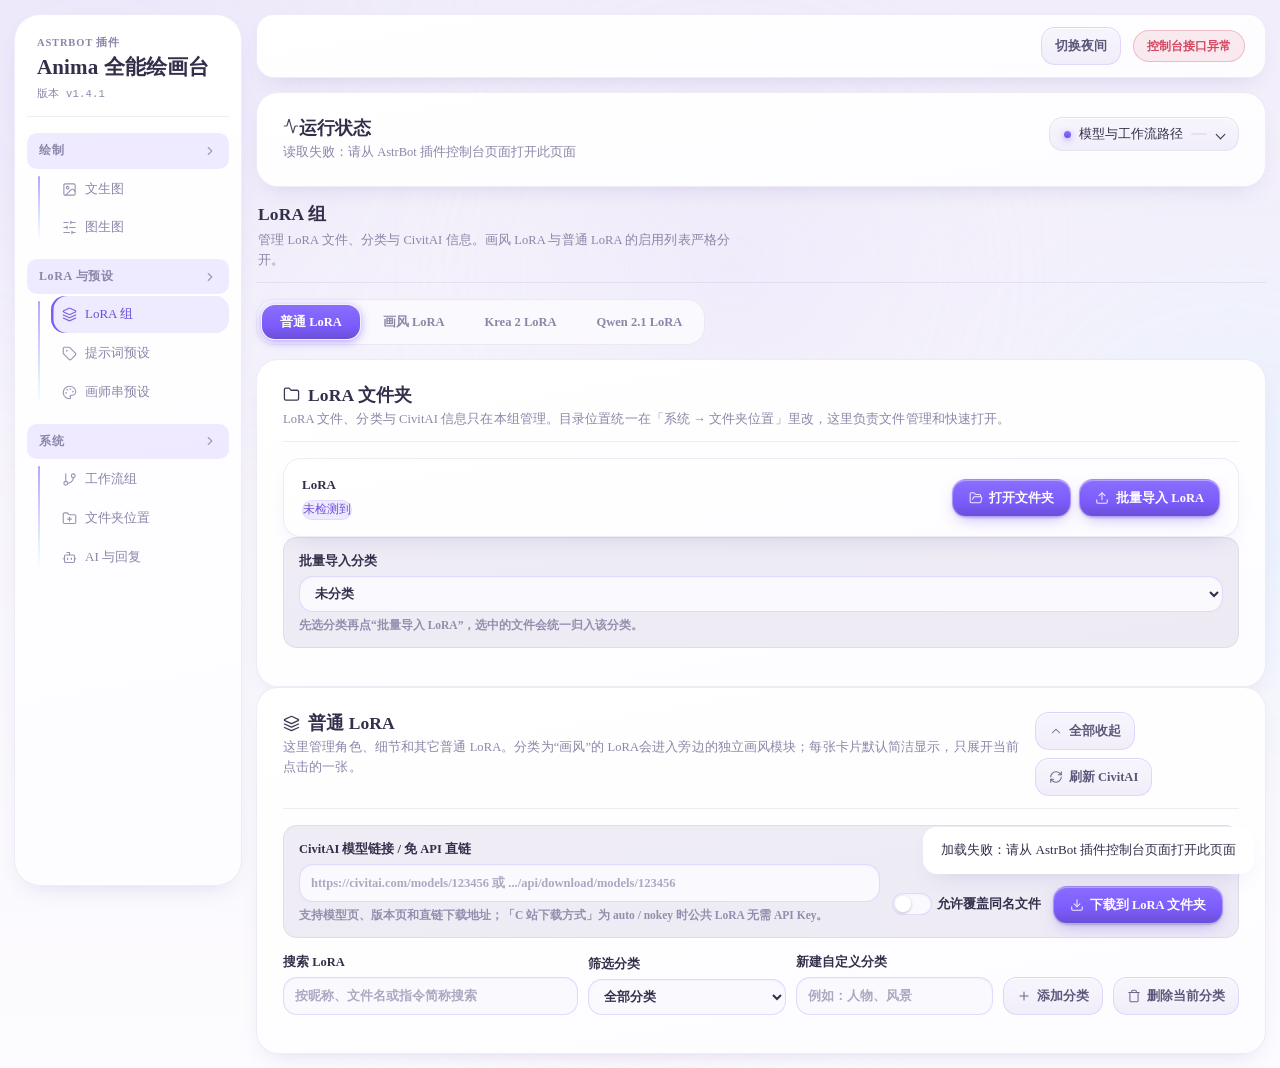
==== commit e63157b3: "发布 v1.4.1：Qwen 2.1 / Krea 2 补齐专业提示词模板，修正负面提示词判定 - 新增 knowledge/qwen21_提示词模版.txt 与 knowledge/krea2_提示" ====
--- a/index.html
+++ b/index.html
@@ -4,7 +4,7 @@
   <meta charset="utf-8">
   <meta name="viewport" content="width=device-width,initial-scale=1">
   <title>Anima 全能绘画台</title>
-  <link rel="stylesheet" href="style.css?v=1.4.0-enginelora">
+  <link rel="stylesheet" href="style.css?v=1.4.1-proknowledge">
 </head>
 <body>
 
@@ -13,7 +13,7 @@
       <div class="brand">
         <p class="eyebrow">ASTRBOT 插件</p>
         <h1>Anima 全能绘画台</h1>
-        <p id="version" class="version">版本 v1.4.0</p>
+        <p id="version" class="version">版本 v1.4.1</p>
       </div>
 
       <nav class="page-tabs" aria-label="控制台功能页面">
@@ -480,6 +480,6 @@
     </div>
   </main>
 <script src="/api/plugin/page/bridge-sdk.js"></script>
-  <script src="app.js?v=1.4.0-enginelora"></script>
+  <script src="app.js?v=1.4.1-proknowledge"></script>
 </body>
 </html>
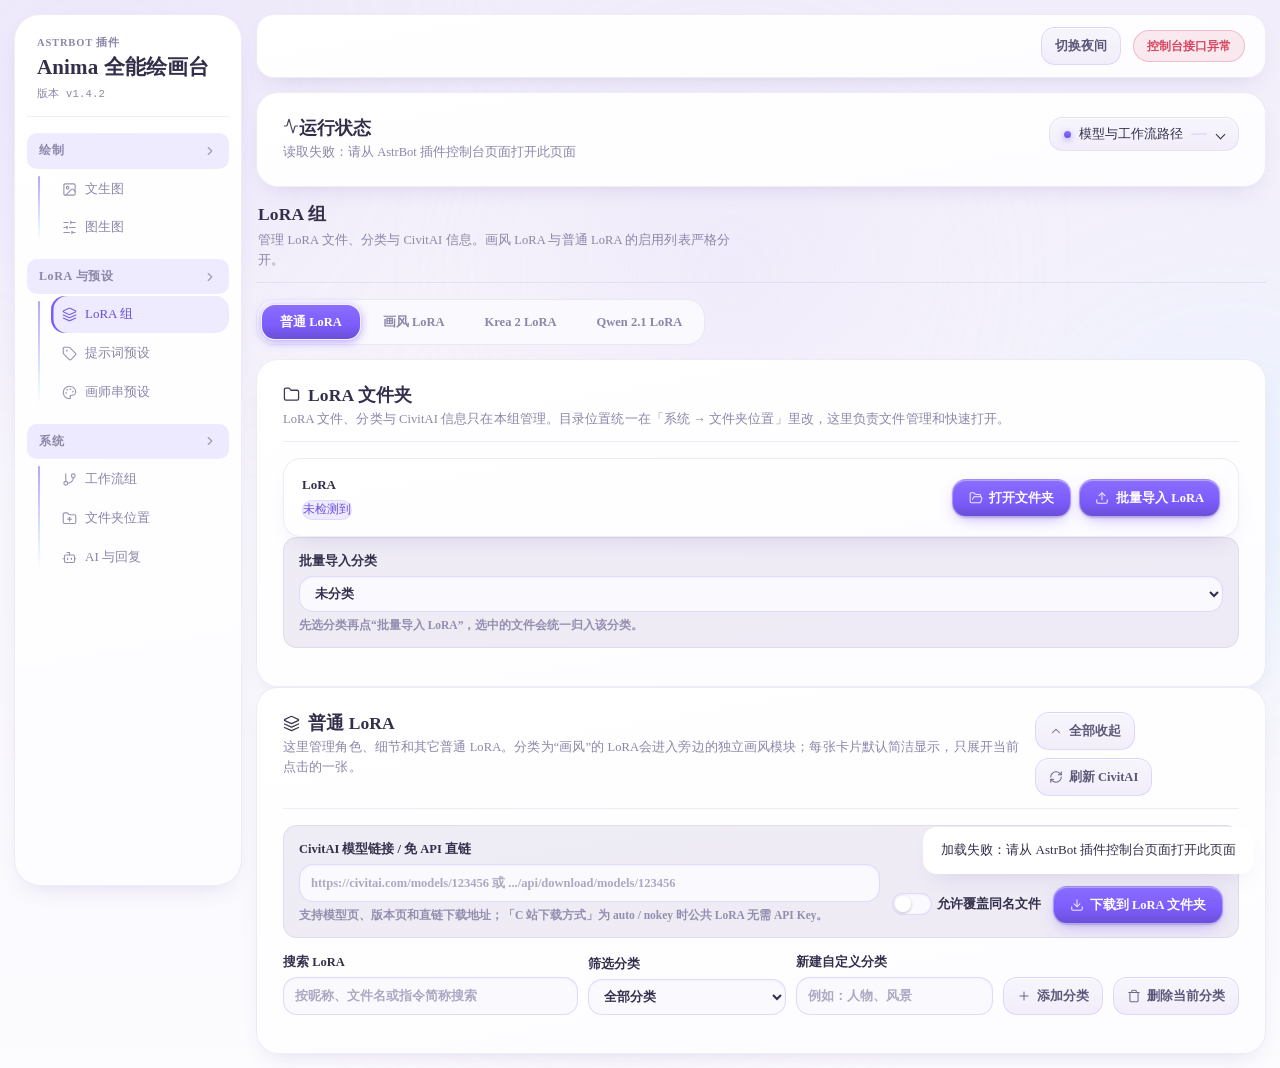
==== commit d3d16023: "发布 v1.4.2：引擎提示词 NSFW 增强包（可选开关） - 新增 knowledge/qwen21_提示词模版_nsfw.txt、knowledge/krea2_提示词模版_nsfw.txt： " ====
--- a/index.html
+++ b/index.html
@@ -4,7 +4,7 @@
   <meta charset="utf-8">
   <meta name="viewport" content="width=device-width,initial-scale=1">
   <title>Anima 全能绘画台</title>
-  <link rel="stylesheet" href="style.css?v=1.4.1-proknowledge">
+  <link rel="stylesheet" href="style.css?v=1.4.2-nsfwprompt">
 </head>
 <body>
 
@@ -13,7 +13,7 @@
       <div class="brand">
         <p class="eyebrow">ASTRBOT 插件</p>
         <h1>Anima 全能绘画台</h1>
-        <p id="version" class="version">版本 v1.4.1</p>
+        <p id="version" class="version">版本 v1.4.2</p>
       </div>
 
       <nav class="page-tabs" aria-label="控制台功能页面">
@@ -389,6 +389,7 @@
       <div class="section-head"><div><h2><svg class="ui-ic" viewBox="0 0 24 24" fill="none" stroke="currentColor" stroke-width="1.8" stroke-linecap="round" stroke-linejoin="round" aria-hidden="true"><path d="M21 15a2 2 0 0 1-2 2H7l-4 4V5a2 2 0 0 1 2-2h14a2 2 0 0 1 2 2z"/></svg>回复设置</h2><p>绘图开始和完成状态使用固定中文消息，不再额外调用 AI 判断。</p></div><button id="saveReply" class="primary">保存回复设置</button></div>
       <div class="form-grid">
         <label class="wide">群聊涩图黑名单<textarea id="nsfw_group_blacklist" class="textarea" placeholder="每行一个群号，也支持逗号、空格分隔；黑名单群仍可生成普通图片"></textarea></label>
+        <label class="check wide"><input id="nsfw_prompt_enabled" type="checkbox">引擎提示词启用 NSFW 增强版（18+，黑名单群不生效）</label>
         <label class="check wide"><input id="draw_attach_prompt" type="checkbox">发送图片时附带本次实际提示词</label>
         <label>绘图完成后的回复方式<select id="draw_reply_mode" class="select"><option value="custom">固定完成回复</option></select><small class="field-hint">图片发送完成后直接使用下方固定内容，不再额外调用 AI 判断。</small></label>
         <label>绘图结果发送方式<select id="draw_delivery_mode" class="select"><option value="normal">普通消息</option><option value="forward">群聊合并转发</option></select></label>
@@ -480,6 +481,6 @@
     </div>
   </main>
 <script src="/api/plugin/page/bridge-sdk.js"></script>
-  <script src="app.js?v=1.4.1-proknowledge"></script>
+  <script src="app.js?v=1.4.2-nsfwprompt"></script>
 </body>
 </html>
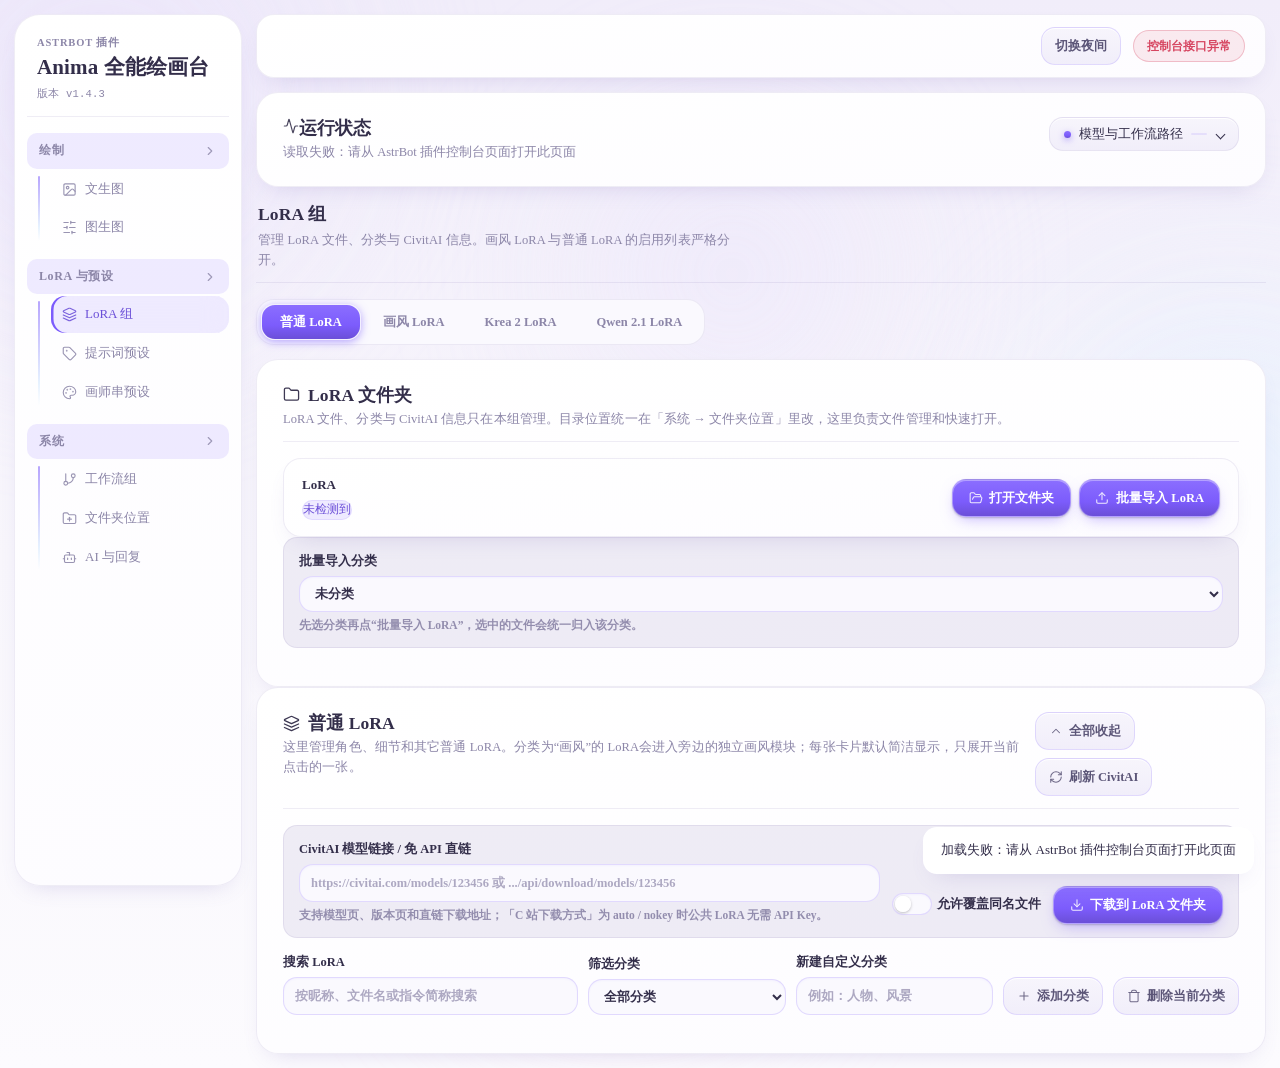
==== commit 4dae4ace: "发布 v1.4.3：未分组 LoRA 页签 + 模型昵称指令 /a /k /q /anima" ====
--- a/index.html
+++ b/index.html
@@ -4,7 +4,7 @@
   <meta charset="utf-8">
   <meta name="viewport" content="width=device-width,initial-scale=1">
   <title>Anima 全能绘画台</title>
-  <link rel="stylesheet" href="style.css?v=1.4.2-nsfwprompt">
+  <link rel="stylesheet" href="style.css?v=1.4.3-nsfwprompt">
 </head>
 <body>
 
@@ -13,7 +13,7 @@
       <div class="brand">
         <p class="eyebrow">ASTRBOT 插件</p>
         <h1>Anima 全能绘画台</h1>
-        <p id="version" class="version">版本 v1.4.2</p>
+        <p id="version" class="version">版本 v1.4.3</p>
       </div>
 
       <nav class="page-tabs" aria-label="控制台功能页面">
@@ -481,6 +481,6 @@
     </div>
   </main>
 <script src="/api/plugin/page/bridge-sdk.js"></script>
-  <script src="app.js?v=1.4.2-nsfwprompt"></script>
+  <script src="app.js?v=1.4.3-nsfwprompt"></script>
 </body>
 </html>
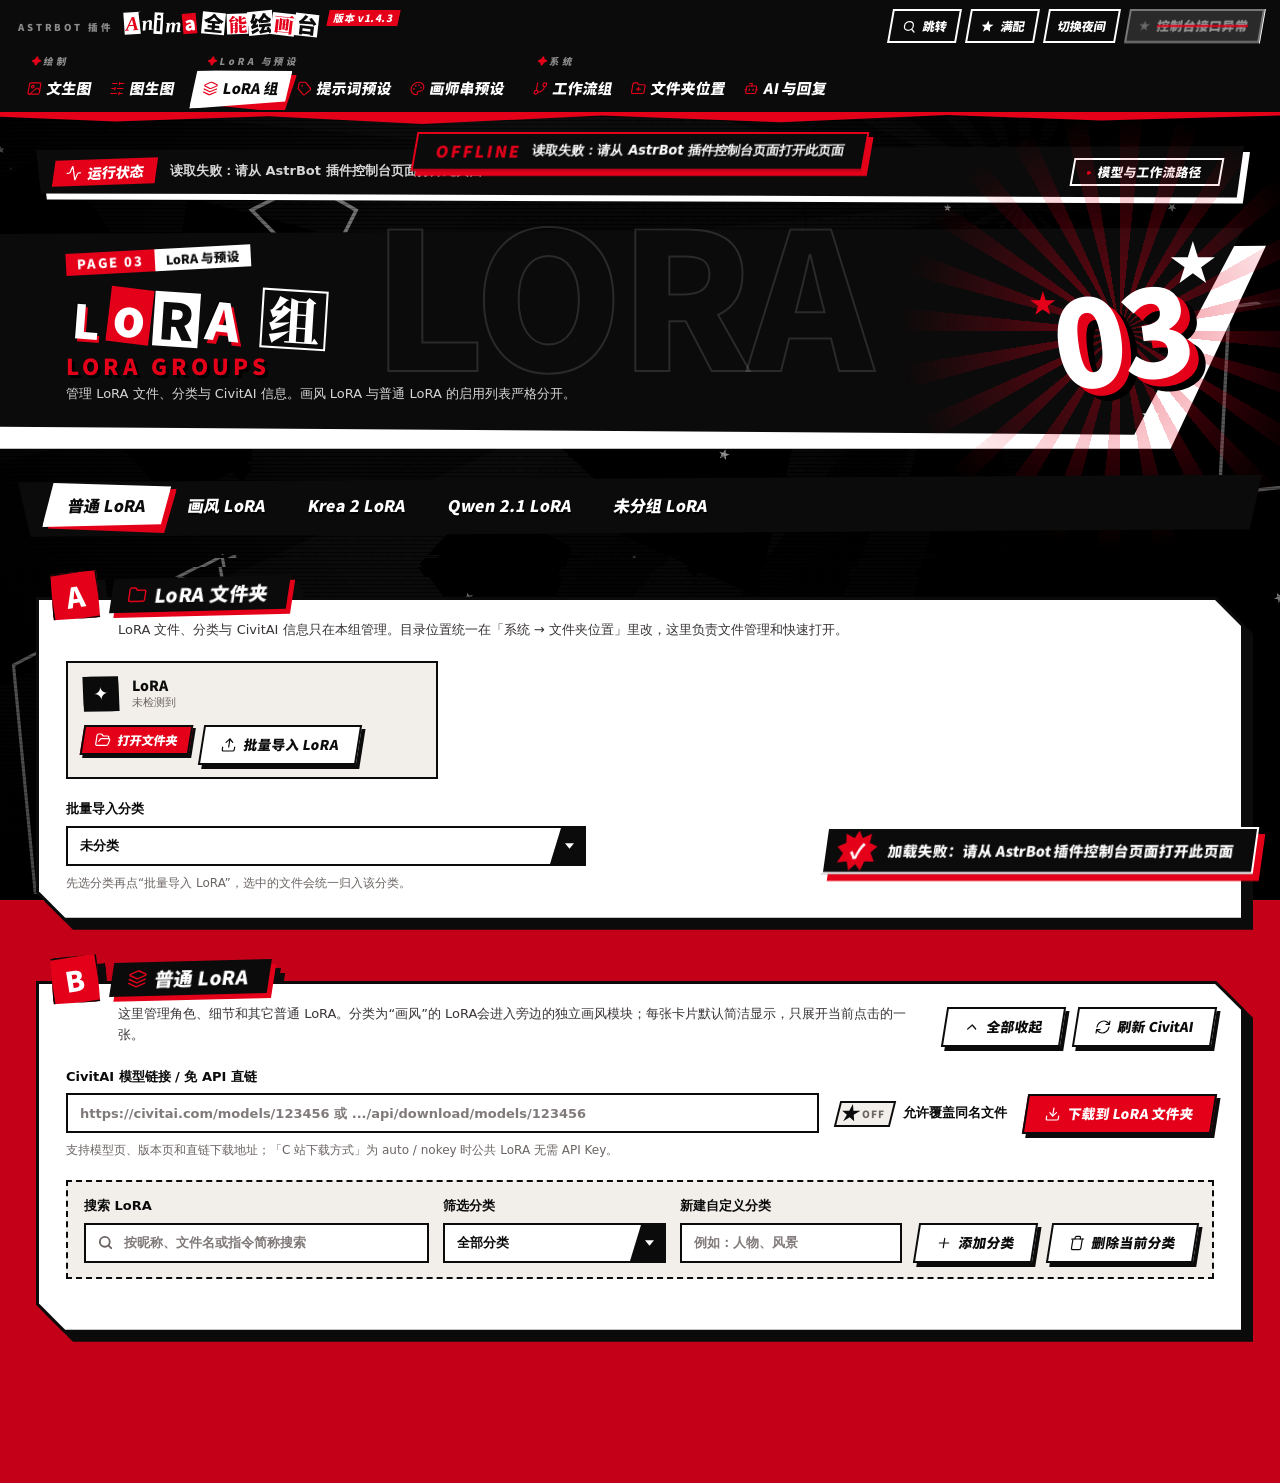
==== commit a6e40eec: "WebUI 换上 P5 风格皮肤，并同步根目录前端副本" ====
--- a/index.html
+++ b/index.html
@@ -4,9 +4,14 @@
   <meta charset="utf-8">
   <meta name="viewport" content="width=device-width,initial-scale=1">
   <title>Anima 全能绘画台</title>
-  <link rel="stylesheet" href="style.css?v=1.4.3-nsfwprompt">
+  <link rel="stylesheet" href="p5-fonts.css?v=1.4.3-p5">
+  <link rel="stylesheet" href="style.css?v=1.4.3-p5">
 </head>
 <body>
+
+  <canvas id="p5Bg" class="p5-bg" aria-hidden="true"></canvas>
+  <div class="p5-tone" aria-hidden="true"></div>
+  <div class="p5-marq" aria-hidden="true"><div class="mq a"><span>ANIMA ✦ 全能绘画台 ✦ ANIMA ✦ 全能绘画台 ✦&nbsp;</span><span>ANIMA ✦ 全能绘画台 ✦ ANIMA ✦ 全能绘画台 ✦&nbsp;</span></div><div class="mq b"><span>COMFYUI × ASTRBOT ✦ LORA ✦ PROMPT ✦&nbsp;</span><span>COMFYUI × ASTRBOT ✦ LORA ✦ PROMPT ✦&nbsp;</span></div></div>
 
   <main class="shell">
     <aside class="sidebar">
@@ -45,6 +50,8 @@
     <div class="main">
       <header class="topbar">
         <div class="top-actions">
+          <button id="p5PaletteBtn" class="p5-ib" type="button" title="快速跳转到任意设置（Ctrl K）"><svg class="ui-ic" viewBox="0 0 24 24" fill="none" stroke="currentColor" stroke-width="2" stroke-linecap="round" stroke-linejoin="round" aria-hidden="true"><circle cx="11" cy="11" r="7"/><path d="m21 21-4.3-4.3"/></svg><span class="p5-ib-t">跳转</span><kbd>Ctrl K</kbd></button>
+          <button id="p5Motion" class="p5-ib" type="button" aria-pressed="false" title="切换动效：满配 / 简化"><svg class="ui-ic" viewBox="0 0 24 24" fill="currentColor" aria-hidden="true"><path d="M12 2.5l2.6 6.3 6.8.5-5.2 4.4 1.6 6.6L12 16.8l-5.8 3.5 1.6-6.6-5.2-4.4 6.8-.5z"/></svg><span class="p5-ib-t">满配</span></button>
           <button id="themeToggle" class="secondary" type="button"><span class="t-light">浅色</span><span class="t-dark">深色</span></button>
           <div id="status" class="status pending">检查中</div>
         </div>
@@ -71,6 +78,7 @@
       <button id="styleLoraTab" class="lora-section-tab" type="button" data-lora-section="style" role="tab" aria-selected="false">画风 LoRA</button>
       <button id="krea2LoraTab" class="lora-section-tab" type="button" data-lora-section="krea2" role="tab" aria-selected="false">Krea 2 LoRA</button>
       <button id="qwen21LoraTab" class="lora-section-tab" type="button" data-lora-section="qwen21" role="tab" aria-selected="false">Qwen 2.1 LoRA</button>
+      <button id="unfiledLoraTab" class="lora-section-tab" type="button" data-lora-section="unfiled" role="tab" aria-selected="false">未分组 LoRA</button>
     </div>
 
     <section class="band">
@@ -158,6 +166,16 @@
         <label class="check"><input id="qwen21LoraOnlyCompatible" type="checkbox">只显示文件名含 qwen 的 LoRA</label>
       </div>
       <div id="qwen21Loras" class="engine-lora-list"></div>
+    </section>
+
+    <section class="band engine-lora-band" data-engine-lora-panel="unfiled" hidden>
+      <div class="section-head">
+        <div><h2>未分组 LoRA</h2><p>文件名不含 <code>krea2</code>、<code>qwen</code>、<code>anima</code> 任一关键词的 LoRA，没有被任何引擎认领。它们当前仍会落进 Anima 的默认列表；本页只做呈现，需要独立归属请重命名文件或到对应引擎页勾选。</p></div>
+      </div>
+      <div class="engine-lora-toolbar">
+        <label class="lora-search">搜索 LoRA<input id="unfiledLoraSearch" class="input" type="search" placeholder="按昵称或文件名搜索"></label>
+      </div>
+      <div id="unfiledLoras" class="engine-lora-list"></div>
     </section>
 
     </div>
@@ -478,9 +496,14 @@
   </div>
 </div>
 <div id="toast" class="toast" role="status"></div>
+<div class="p5-offstrip" role="status"><b>OFFLINE</b><span id="p5OffText">ComfyUI 未连接</span></div>
+<div id="p5Fx" class="p5-fx" aria-hidden="true"></div>
     </div>
   </main>
 <script src="/api/plugin/page/bridge-sdk.js"></script>
-  <script src="app.js?v=1.4.3-nsfwprompt"></script>
+  <script src="app.js?v=1.4.3-p5"></script>
+  <script src="p5-fx.js?v=1.4.3-p5"></script>
+  <script src="p5-ui.js?v=1.4.3-p5"></script>
+  <script src="p5-bg.js?v=1.4.3-p5"></script>
 </body>
 </html>
--- a/p5-fonts.css
+++ b/p5-fonts.css
@@ -0,0 +1,16 @@
+/* P5 皮肤标题字体（自动生成，勿手改）
+   P5 Sans  = Noto Sans SC Black 子集；P5 Serif = Noto Serif CJK SC Black 子集
+   两者均为 SIL Open Font License 1.1。只收录控制台界面用到的字，其余文字回退到系统字体。
+   重新生成：改完界面文字后运行字体子集脚本，覆盖本文件。 */
+@font-face {
+  font-family: "P5 Sans";
+  src: url("[data-uri]") format("woff2");
+  font-weight: 100 900;
+  font-display: swap;
+}
+@font-face {
+  font-family: "P5 Serif";
+  src: url("[data-uri]") format("woff2");
+  font-weight: 100 900;
+  font-display: swap;
+}
--- a/style.css
+++ b/style.css
@@ -1,3302 +1,1947 @@
 /* ============================================================
-   Anima 全能绘画台 · 磨砂玻璃侧栏皮肤
-   替换 pages/console/style.css
-   主题切换沿用插件机制：:root[data-ui-theme="light"] / .theme-light
-   所有 class / id 与 app.js 接口保持兼容
+   Anima 全能绘画台 · 控制台样式（P5 风格皮肤）
+   红 / 黑 / 白 · 锯齿切角 · 勒索信拼贴字 · 网点 · 星形
+   结构沿用 index.html + app.js；动效在 p5/fx.js、p5/ui.js，背景在 p5/bg.js。
+   原则：不播片。所有反馈 ≤ 0.6s、不挡操作；「简化动效」时只保留状态变化。
+   主题变量统一放在文件末尾的 T4-E 换肤层（红 = 浅色，黑 = 深色）。
    ============================================================ */
 
-/* ---------- 主题变量 ---------- */
+/* 字体：P5 Sans / P5 Serif 在 p5-fonts.css 里（子集字体，base64 内嵌） */
+
+/* ---------- 不随主题变化的设计常量 ---------- */
 :root {
-  color-scheme: light;
-  --bg: #F1F5FB;
-  --bg-grad: linear-gradient(180deg, #E7F1FC 0%, #F2F8FF 46%, #FAFCFF 100%);
-  --blob-1: #A9CCFF;
-  --blob-2: #C9E4FF;
-  --blob-3: #B9ECEA;
-  --glass: rgba(255, 255, 255, .38);
-  --glass-strong: rgba(255, 255, 255, .7);
-  --glass-soft: rgba(15, 40, 90, .035);
-  --line: rgba(15, 40, 90, .08);
-  --line-hi: rgba(255, 255, 255, .8);
-  --text: #17233A;
-  --muted: #67768F;
-  --accent: #0A84FF;
-  --accent-strong: #0071EB;
-  --accent-soft: rgba(10, 132, 255, .13);
-  --danger: #D64545;
-  --shadow: 0 14px 38px rgba(28, 64, 140, .13);
-  --btn-bg: rgba(255, 255, 255, .6);
-  --btn-bg-hover: rgba(255, 255, 255, .9);
-  --field-bg: rgba(255, 255, 255, .62);
-  --field-bg-hover: rgba(255, 255, 255, .9);
-  --radius: 16px;
-}
-
-:root[data-ui-theme="light"], :root.theme-light {
-  color-scheme: light;
-  --bg: #F1F5FB;
-  --bg-grad: linear-gradient(180deg, #E7F1FC 0%, #F2F8FF 46%, #FAFCFF 100%);
-  --blob-1: #A9CCFF;
-  --blob-2: #C9E4FF;
-  --blob-3: #B9ECEA;
-  --glass: rgba(255, 255, 255, .38);
-  --glass-strong: rgba(255, 255, 255, .7);
-  --glass-soft: rgba(15, 40, 90, .035);
-  --line: rgba(15, 40, 90, .08);
-  --line-hi: rgba(255, 255, 255, .8);
-  --text: #17233A;
-  --muted: #67768F;
-  --accent: #0A84FF;
-  --accent-strong: #0071EB;
-  --accent-soft: rgba(10, 132, 255, .13);
-  --danger: #D64545;
-  --shadow: 0 14px 38px rgba(28, 64, 140, .13);
-  --btn-bg: rgba(255, 255, 255, .6);
-  --btn-bg-hover: rgba(255, 255, 255, .9);
-  --field-bg: rgba(255, 255, 255, .62);
-  --field-bg-hover: rgba(255, 255, 255, .9);
-  --radius: 16px;
-}
-:root[data-ui-theme="dark"], :root.theme-dark {
-  color-scheme: dark;
-  --bg: #0C0D12;
-  --bg-grad: linear-gradient(180deg, #090A0F 0%, #0D0F16 52%, #11131B 100%);
-  --blob-1: #262A35;
-  --blob-2: #2E2A36;
-  --blob-3: #22303A;
-  --glass: rgba(18, 20, 26, .5);
-  --glass-strong: rgba(24, 26, 34, .75);
-  --glass-soft: rgba(255, 255, 255, .05);
-  --line: rgba(255, 255, 255, .08);
-  --line-hi: rgba(255, 255, 255, .14);
-  --text: #F1F3F7;
-  --muted: #9AA1B0;
-  --accent: #B8C0CC;
-  --accent-strong: #D0D6DF;
-  --accent-soft: rgba(200, 208, 220, .14);
-  --danger: #E4696E;
-  --shadow: 0 20px 50px rgba(0, 0, 0, .6);
-  --btn-bg: rgba(255, 255, 255, .08);
-  --btn-bg-hover: rgba(255, 255, 255, .14);
-  --field-bg: rgba(255, 255, 255, .06);
-  --field-bg-hover: rgba(255, 255, 255, .11);
-  --radius: 16px;
-}
-
-/* ---------- 背景光斑 ---------- */
-body::before, body::after, .shell::before, .shell::after {
-  content: "";
-  position: fixed;
-  border-radius: 50%;
-  filter: blur(84px);
-  pointer-events: none;
-  z-index: -1;
-}
-body::before { width: 580px; height: 580px; background: radial-gradient(closest-side, rgba(146, 195, 255, .78), rgba(146, 195, 255, 0) 72%); top: -190px; left: -190px; }
-body::after { width: 520px; height: 520px; background: radial-gradient(closest-side, rgba(188, 222, 255, .72), rgba(188, 222, 255, 0) 72%); top: 26%; right: -210px; }
-.shell::before {
-  width: 470px; height: 470px;
-  background: radial-gradient(closest-side, rgba(158, 222, 218, .55), rgba(158, 222, 218, 0) 70%);
-  bottom: -170px; left: 30%;
-}
-.shell::after {
-  width: 440px; height: 440px;
-  background: radial-gradient(closest-side, rgba(196, 218, 255, .6), rgba(196, 218, 255, 0) 72%);
-  top: 6%; left: 40%;
-}
-:root[data-ui-theme="dark"] body::before { background: radial-gradient(closest-side, rgba(205, 213, 228, .30), rgba(205, 213, 228, 0) 72%); }
-:root[data-ui-theme="dark"] body::after { background: radial-gradient(closest-side, rgba(178, 190, 210, .22), rgba(178, 190, 210, 0) 72%); }
-:root[data-ui-theme="dark"] .shell::before { background: radial-gradient(closest-side, rgba(148, 158, 180, .18), rgba(148, 158, 180, 0) 70%); }
-:root[data-ui-theme="dark"] .shell::after { background: radial-gradient(closest-side, rgba(196, 204, 220, .16), rgba(196, 204, 220, 0) 72%); }
-:root.theme-dark body::before { background: radial-gradient(closest-side, rgba(205, 213, 228, .30), rgba(205, 213, 228, 0) 72%); }
-:root.theme-dark body::after { background: radial-gradient(closest-side, rgba(178, 190, 210, .22), rgba(178, 190, 210, 0) 72%); }
-:root.theme-dark .shell::before { background: radial-gradient(closest-side, rgba(148, 158, 180, .18), rgba(148, 158, 180, 0) 70%); }
-:root.theme-dark .shell::after { background: radial-gradient(closest-side, rgba(196, 204, 220, .16), rgba(196, 204, 220, 0) 72%); }
+  --f-disp: "P5 Sans", "Noto Sans SC Black", "Source Han Sans SC Heavy", "Microsoft YaHei UI", "Microsoft YaHei", sans-serif;
+  --f-serif: "P5 Serif", "Noto Serif SC", "Source Han Serif SC", "SimSun", serif;
+  --f-body: "Microsoft YaHei UI", "Microsoft YaHei", "PingFang SC", "HarmonyOS Sans SC", "Noto Sans SC", "Noto Sans CJK SC", system-ui, sans-serif;
+  --f-mono: "JetBrains Mono", "Cascadia Mono", Consolas, "Noto Sans Mono", ui-monospace, monospace;
+  --f-imp: Impact, Haettenschweiler, "Arial Narrow Bold", "P5 Sans", sans-serif;
+  --red: #E5001A;
+  --red-2: #B10014;
+  --red-hot: #FF3C55;
+  --k: #0B0B0B;
+  --w: #FFFFFF;
+  --ease: cubic-bezier(.2, .9, .25, 1);
+  --back: cubic-bezier(.3, 1.7, .45, 1);
+  --snap: cubic-bezier(.75, 0, .2, 1);
+  --star: polygon(50% 0%, 61% 35%, 98% 35%, 68% 57%, 79% 91%, 50% 70%, 21% 91%, 32% 57%, 2% 35%, 39% 35%);
+  --burst: polygon(50% 0, 60% 19%, 82% 8%, 79% 31%, 100% 40%, 84% 55%, 96% 78%, 72% 77%, 64% 100%, 50% 84%, 35% 100%, 28% 77%, 4% 80%, 16% 57%, 0 40%, 21% 31%, 18% 8%, 40% 19%);
+  --cut: polygon(0 0, calc(100% - 28px) 0, 100% 28px, 100% 100%, 28px 100%, 0 calc(100% - 28px));
+  --cut-in: polygon(0 0, calc(100% - 26.2px) 0, 100% 26.2px, 100% 100%, 26.2px 100%, 0 calc(100% - 26.2px));
+  --top-h: 74px;
+}
 
 /* ---------- 基础 ---------- */
 * { box-sizing: border-box; }
-html { -webkit-text-size-adjust: 100%; }
+html {
+  scrollbar-color: var(--red) var(--k);
+  scroll-padding-top: calc(var(--top-h) + 80px);
+}
 body {
   margin: 0;
-  background: var(--bg-grad);
-  background-attachment: fixed;
+  min-height: 100vh;
+  font: 500 14px/1.6 var(--f-body);
   color: var(--text);
-  font: 14px/1.55 system-ui, -apple-system, "PingFang SC", "Microsoft YaHei", "Segoe UI", sans-serif;
-}
-
-button {
-  border: 1px solid var(--line-hi);
-  background: var(--btn-bg);
-  color: var(--text);
-  padding: 8px 13px;
-  border-radius: 10px;
-  cursor: pointer;
-  font: inherit;
-  font-size: 13px;
-  transition: border-color .16s, transform .16s, background .16s, box-shadow .16s, color .16s;
-}
-button:hover { border-color: var(--accent); transform: translateY(-1px); background: var(--btn-bg-hover); }
-button:active { transform: translateY(0); }
-button:disabled { opacity: .5; cursor: not-allowed; transform: none; }
-button.primary {
-  background: var(--accent);
-  border-color: var(--accent);
-  color: var(--accent-ink, #fff);
-  font-weight: 600;
-  transition:
-    border-color .3s ease,
-    transform .18s cubic-bezier(.2, .7, .3, 1),
-    background .3s ease,
-    box-shadow .3s ease,
-    color .3s ease;
-}
-button.primary:hover { background: var(--accent-strong); border-color: var(--accent-strong); }
-button.primary:active { transform: translateY(0) scale(.97); }
-button.secondary { background: var(--btn-bg); }
-button.secondary:hover { background: var(--btn-bg-hover); }
-
-input, select, textarea {
-  font: inherit;
-  color: inherit;
-}
-
-code, pre { font-family: ui-monospace, SFMono-Regular, Consolas, "Courier New", monospace; }
-
-::-webkit-scrollbar { width: 10px; height: 10px; }
-::-webkit-scrollbar-thumb { background: var(--line-hi); border-radius: 6px; border: 2px solid transparent; background-clip: padding-box; }
-::-webkit-scrollbar-track { background: transparent; }
-
-/* ---------- 布局骨架 ---------- */
-.shell {
-  display: flex;
-  gap: 14px;
-  min-height: 100vh;
-  max-width: 1480px;
-  margin: 0 auto;
-  padding: 14px;
-  position: relative;
-}
-
+  background: var(--stage);
+  overflow-x: hidden;
+  -webkit-font-smoothing: antialiased;
+}
+::selection { background: var(--red); color: var(--w); }
+:where(button, input, select, textarea) { font: inherit; color: inherit; }
+code, pre, kbd { font-family: var(--f-mono); }
+[hidden] { display: none !important; }
+h1, h2, h3 { font-family: var(--f-disp); font-weight: 900; }
+a {
+  color: var(--accent-strong);
+  font-weight: 800;
+  text-decoration: underline 2px;
+  text-underline-offset: 3px;
+  transition: background .1s, color .1s;
+}
+a:hover { background: var(--red); color: var(--w); text-decoration: none; }
+.ui-ic { width: 16px; height: 16px; flex: none; vertical-align: -3px; }
+.muted { color: var(--muted); }
+.field-hint {
+  display: block;
+  margin: 2px 0 0;
+  color: var(--muted);
+  font-size: 12px;
+  font-weight: 500;
+  line-height: 1.55;
+}
+.success-text { color: var(--text); font-weight: 800; }
+.success-text::before { content: "✓ "; color: var(--accent-strong); }
+.error-text { color: var(--accent-strong); font-weight: 800; }
+.error-text::before { content: "✕ "; }
+::-webkit-scrollbar { width: 12px; height: 12px; }
+::-webkit-scrollbar-track { background: var(--k); }
+::-webkit-scrollbar-thumb { background: var(--red); border: 3px solid var(--k); }
+::-webkit-scrollbar-corner { background: var(--k); }
+
+/* ---------- 常驻动态背景（canvas + 网点 + 描边大字） ---------- */
+.p5-bg {
+  position: fixed;
+  inset: 0;
+  z-index: 0;
+  width: 100vw;
+  height: 100vh;
+  pointer-events: none;
+  transition: filter .3s;
+}
+.p5-tone {
+  position: fixed;
+  inset: 0;
+  z-index: 0;
+  overflow: hidden;
+  pointer-events: none;
+  -webkit-mask-image: linear-gradient(118deg, transparent 18%, #000 52%, transparent 88%);
+  mask-image: linear-gradient(118deg, transparent 18%, #000 52%, transparent 88%);
+}
+.p5-tone::before {
+  content: "";
+  position: absolute;
+  inset: -40px;
+  background: radial-gradient(circle, var(--tone) 1.7px, transparent 2px) 0 0 / 14px 14px;
+  animation: p5-tone 2.6s linear infinite;
+}
+@keyframes p5-tone { to { transform: translate(-28px, -28px); } }
+.p5-marq {
+  position: fixed;
+  inset: 0;
+  z-index: 0;
+  overflow: hidden;
+  pointer-events: none;
+}
+.p5-marq .mq {
+  position: absolute;
+  left: -10vw;
+  white-space: nowrap;
+  font: 400 17vh/1 var(--f-imp);
+  color: transparent;
+  -webkit-text-stroke: 2px var(--marq);
+  letter-spacing: .02em;
+  transform: rotate(-9deg);
+}
+.p5-marq .mq.a { top: 34vh; }
+.p5-marq .mq.b { top: 68vh; font-size: 12vh; }
+.p5-marq .mq span { display: inline-block; animation: p5-marq 60s linear infinite; }
+.p5-marq .mq.b span { animation-duration: 46s; animation-direction: reverse; }
+@keyframes p5-marq { to { transform: translateX(-100%); } }
+html.p5-off .p5-bg { filter: grayscale(1) contrast(1.3) brightness(.7); }
+html.p5-off .p5-tone::before,
+html.p5-off .p5-marq .mq span { animation-play-state: paused; }
+
+/* ---------- 布局骨架：侧栏改成顶部黑色横条 ---------- */
+.shell { position: relative; z-index: 1; display: block; min-height: 100vh; overflow-x: clip; }
 .sidebar {
   position: sticky;
-  top: 14px;
+  top: 0;
+  z-index: 50;
+  display: flex;
+  align-items: center;
+  gap: 18px;
+  height: var(--top-h);
+  padding: 0 390px 0 18px;
+  background: var(--k);
+  color: var(--w);
+}
+.sidebar::after {
+  content: "";
+  position: absolute;
+  left: 0;
+  right: 0;
+  top: 100%;
+  height: 12px;
+  background: var(--red);
+  clip-path: polygon(0 0, 100% 0, 100% 30%, 86% 70%, 74% 25%, 61% 85%, 47% 30%, 33% 100%, 21% 35%, 9% 80%, 0 40%);
+  pointer-events: none;
+}
+:root[data-ui-theme="dark"] .sidebar,
+:root.theme-dark .sidebar { border-bottom: 2px solid #222; }
+.brand { display: flex; flex-direction: column; justify-content: center; flex: none; min-width: 0; }
+.brand .eyebrow {
+  margin: 0;
+  color: #8d8d8d;
+  font: 900 9.5px/1 var(--f-disp);
+  letter-spacing: .3em;
+  white-space: nowrap;
+}
+.brand h1 {
+  display: flex;
+  align-items: center;
+  margin: 3px 0 0;
+  color: var(--w);
+  font: 900 20px/1.1 var(--f-disp);
+  white-space: nowrap;
+}
+.brand h1 .rl { padding: .04em .08em; box-shadow: none; }
+.brand:hover h1 .rl { transform: translateY(calc(var(--dy, 0px) * -1)) rotate(calc(var(--r, 0deg) * -1.6)) scale(var(--s, 1)); }
+.brand .version {
   align-self: flex-start;
-  flex: 0 0 228px;
-  width: 228px;
-  height: calc(100vh - 28px);
-  display: flex;
-  flex-direction: column;
-  padding: 18px 12px 14px;
-  background: var(--glass);
-  border: 1px solid var(--line-hi);
-  border-radius: 22px;
-  backdrop-filter: blur(26px) saturate(170%);
-  -webkit-backdrop-filter: blur(26px) saturate(170%);
-  box-shadow: var(--shadow);
-  overflow-y: auto;
-  overflow-x: hidden;
-}
-
-.main {
+  margin: 4px 0 0;
+  padding: 0 6px;
+  background: var(--red);
+  color: var(--w);
+  font: 400 10px/16px var(--f-imp);
+  letter-spacing: .06em;
+  transform: skewX(-12deg);
+  white-space: nowrap;
+}
+
+/* 导航：分组名做小字眉标，按钮横排 */
+.page-tabs {
+  display: flex;
+  align-items: flex-end;
+  gap: 10px;
   flex: 1;
   min-width: 0;
-  display: flex;
-  flex-direction: column;
-  gap: 14px;
-}
-
-/* ---------- 品牌区 ---------- */
-.brand { padding: 2px 10px 14px; border-bottom: 1px solid var(--line); margin-bottom: 12px; }
-.brand h1 { margin: 2px 0 0; font-size: 16px; font-weight: 700; letter-spacing: .2px; }
-.eyebrow { margin: 0; color: var(--accent); font-size: 10.5px; letter-spacing: 1.8px; text-transform: uppercase; }
-.version { margin: 5px 0 0; font-size: 11px; color: var(--muted); font-family: ui-monospace, SFMono-Regular, Consolas, monospace; }
-
-/* ---------- 侧栏导航 ---------- */
-.page-tabs { display: flex; flex-direction: column; gap: 3px; }
-.page-tab {
-  appearance: none;
-  -webkit-appearance: none;
-  border: none;
-  background: transparent;
-  color: var(--muted);
-  text-align: left;
-  padding: 9px 12px;
-  border-radius: 11px;
-  font-size: 13.5px;
-  font-weight: 500;
-  cursor: pointer;
-  transition: background .18s, color .18s, transform .18s;
-  position: relative;
-}
-.page-tab:hover { background: var(--glass-soft); color: var(--text); transform: none; }
-.page-tab:active { transform: none; }
+  height: 64px;
+  padding-left: 6px;
+  overflow-x: auto;
+  overflow-y: hidden;
+  scrollbar-width: none;
+}
+.page-tabs::-webkit-scrollbar { display: none; }
+.nav-group { display: flex; flex-direction: column; flex: none; }
+.nav-group-head {
+  display: block;
+  padding-left: 14px;
+  color: #8d8d8d;
+  font: 900 9.5px/1 var(--f-disp);
+  letter-spacing: .3em;
+  white-space: nowrap;
+  list-style: none;
+  cursor: default;
+  transform: skewX(-12deg);
+}
+.nav-group-head::-webkit-details-marker { display: none; }
+.nav-group-head::marker { content: ""; }
+.nav-group-head::before { content: "✦ "; color: var(--red); letter-spacing: 0; }
+.nav-chevron { display: none; }
+.nav-group-body { display: flex; }
 .page-tab {
   position: relative;
-}
-.page-tab.active {
-  background: linear-gradient(90deg, rgba(10, 132, 255, .14) 0%, rgba(10, 132, 255, .05) 55%, rgba(10, 132, 255, .02) 100%);
-  backdrop-filter: blur(12px) saturate(1.5);
-  -webkit-backdrop-filter: blur(12px) saturate(1.5);
-  color: var(--accent);
-  font-weight: 600;
-  box-shadow: inset 0 0 0 1px rgba(10, 132, 255, .14);
-}
-/* 选中指示条：发光玻璃胶囊条（渐变 + 中心高光 + 外发光） */
-.page-tab.active::before {
+  isolation: isolate;
+  display: inline-flex;
+  align-items: center;
+  gap: 5px;
+  height: 44px;
+  padding: 0 11px;
+  border: 0;
+  background: linear-gradient(var(--red), var(--red)) no-repeat 50% calc(100% - 5px) / 0 4px;
+  color: var(--w);
+  font: 900 15px/44px var(--f-disp);
+  white-space: nowrap;
+  cursor: pointer;
+  transform: skewX(-10deg);
+  transition: transform .2s var(--back), color .1s, background-size .16s var(--ease);
+}
+.page-tab .ui-ic { width: 15px; height: 15px; color: var(--red); transition: transform .3s var(--back); }
+.page-tab:hover { transform: skewX(-10deg) scale(1.08) rotate(-3deg); background-size: calc(100% - 22px) 4px; }
+.page-tab:hover .ui-ic { transform: rotate(-14deg) scale(1.2); }
+.page-tab:active { transform: skewX(-10deg) scale(.94); }
+.page-tab:focus-visible { outline: 3px solid var(--red); outline-offset: -3px; }
+.page-tab.active { color: var(--k); background-size: 0 4px; }
+.page-tab.active::before,
+.page-tab.active::after {
   content: "";
   position: absolute;
-  left: 5px;
+  inset: 3px -2px;
+  z-index: -1;
+  animation: p5-ink .26s var(--back);
+}
+.page-tab.active::before {
+  background: var(--red);
+  clip-path: polygon(6% 14%, 100% 0, 95% 100%, 0 84%);
+  transform: translate(4px, 4px) rotate(2deg);
+}
+.page-tab.active::after {
+  background: var(--w);
+  clip-path: polygon(3% 0, 100% 10%, 97% 90%, 0 100%);
+  transform: rotate(-2deg);
+}
+@keyframes p5-ink { from { clip-path: polygon(0 0, 0 0, 0 100%, 0 100%); } }
+
+/* 右上角操作区：固定在黑条右侧 */
+.main {
+  position: relative;
+  max-width: 1340px;
+  margin: 0 auto;
+  padding: 0 36px 90px;
+}
+.topbar {
+  position: fixed;
+  top: 0;
+  right: 18px;
+  z-index: 55;
+  display: flex;
+  align-items: center;
+  height: var(--top-h);
+}
+.top-actions { display: flex; align-items: center; gap: 9px; }
+.top-actions > button,
+.p5-ib {
+  position: relative;
+  display: inline-flex;
+  align-items: center;
+  justify-content: center;
+  gap: 6px;
+  height: 34px;
+  min-width: 34px;
+  padding: 0 10px;
+  border: 2px solid var(--w);
+  background: transparent;
+  color: var(--w);
+  font: 900 12px/1 var(--f-disp);
+  white-space: nowrap;
+  cursor: pointer;
+  transform: skewX(-10deg);
+  transition: transform .2s var(--back), background .1s, color .1s, box-shadow .2s var(--back);
+}
+.top-actions > button:hover,
+.p5-ib:hover {
+  background: var(--w);
+  color: var(--k);
+  box-shadow: 4px 4px 0 var(--red);
+  transform: skewX(-10deg) translate(-1px, -2px);
+}
+.top-actions > button:active,
+.p5-ib:active { transform: skewX(-10deg) scale(.88); box-shadow: 1px 1px 0 var(--red); transition-duration: .05s; }
+.top-actions > button:focus-visible { outline: 3px solid var(--red); outline-offset: 2px; }
+.p5-ib kbd { padding: 0 4px; border: 1.5px solid currentColor; font: 700 10px/15px var(--f-mono); }
+.p5-ib .ui-ic { width: 15px; height: 15px; }
+#themeToggle .t-dark { display: none; }
+
+/* ComfyUI 连接状态 */
+.status {
+  display: inline-flex;
+  align-items: center;
+  gap: 7px;
+  height: 34px;
+  padding: 0 12px 0 10px;
+  border: 2px solid var(--w);
+  background: #2a2a2a;
+  color: var(--w);
+  font: 900 12.5px/1 var(--f-disp);
+  white-space: nowrap;
+  transform: skewX(-10deg);
+  transition: background .15s, color .15s, border-color .15s;
+}
+.status::before {
+  content: "";
+  width: 11px;
+  height: 11px;
+  background: currentColor;
+  clip-path: var(--star);
+}
+.status.pending { border-style: dashed; color: #bbb; }
+.status.pending::before { animation: p5-spin 1s linear infinite; }
+.status.ok { background: var(--red); }
+.status.ok::before { background: var(--w); animation: p5-blink 1s steps(2, jump-none) infinite; }
+.status.bad { background: #2a2a2a; color: #9a9a9a; border-color: #777; text-decoration: line-through 2px var(--red); }
+.status.bad::before { background: #6b6b6b; }
+@keyframes p5-blink { 50% { opacity: .15; } }
+@keyframes p5-spin { to { transform: rotate(360deg); } }
+
+/* 断线提示条：状态，不是过场 */
+.p5-offstrip {
+  position: fixed;
+  top: calc(var(--top-h) + 20px);
+  left: 50%;
+  z-index: 60;
+  display: flex;
+  align-items: center;
+  gap: 12px;
+  padding: 7px 20px;
+  background: var(--k);
+  color: var(--w);
+  border: 2px solid var(--red);
+  box-shadow: 5px 5px 0 var(--red);
+  font-size: 13px;
+  font-weight: 700;
+  pointer-events: none;
+  opacity: 0;
+  visibility: hidden;
+  transform: translate(-50%, -40px) skewX(-10deg);
+  transition: transform .32s var(--back), opacity .15s, visibility 0s .32s;
+}
+.p5-offstrip b { color: var(--red); font: 400 16px/1 var(--f-imp); letter-spacing: .12em; animation: p5-blink .8s steps(2, jump-none) infinite; }
+html.p5-off .p5-offstrip { opacity: 1; visibility: visible; transform: translate(-50%, 0) skewX(-10deg); transition: transform .32s var(--back), opacity .1s, visibility 0s; }
+
+/* ---------- 运行状态条 ---------- */
+.band.status-band {
+  display: flex;
+  flex-wrap: wrap;
+  align-items: center;
+  gap: 10px 22px;
+  margin: 34px 0 30px;
+  padding: 12px 22px 12px 18px;
+  color: var(--w);
+  filter: drop-shadow(6px 6px 0 var(--shadow-alt));
+}
+.band.status-band::before { background: var(--k); clip-path: polygon(0 8%, 100% 0, 99.4% 100%, .4% 92%); }
+.band.status-band::after { display: none; }
+.status-band > div:first-child { display: flex; align-items: center; gap: 14px; min-width: 0; flex: 1 1 360px; }
+.status-band h2 {
+  display: inline-flex;
+  align-items: center;
+  gap: 6px;
+  margin: 0;
+  padding: 2px 12px;
+  background: var(--red);
+  color: var(--w);
+  font-size: 14px;
+  white-space: nowrap;
+  transform: skewX(-10deg) rotate(-2deg);
+}
+.status-band #statusText { color: #d6d6d6; font-size: 13px; font-weight: 700; }
+.paths-wrap { min-width: 0; }
+.paths-wrap > summary {
+  display: inline-flex;
+  align-items: center;
+  gap: 6px;
+  padding: 3px 12px;
+  border: 2px solid var(--w);
+  color: var(--w);
+  font: 900 12.5px/1.4 var(--f-disp);
+  list-style: none;
+  cursor: pointer;
+  transform: skewX(-10deg);
+  transition: background .1s, color .1s, box-shadow .2s var(--back);
+}
+.paths-wrap > summary::-webkit-details-marker { display: none; }
+.paths-wrap > summary::before { content: "▸"; color: var(--red); transition: transform .2s var(--back); }
+.paths-wrap[open] > summary::before { transform: rotate(90deg); }
+.paths-wrap > summary:hover { background: var(--w); color: var(--k); box-shadow: 4px 4px 0 var(--red); }
+.paths-count { color: var(--red-hot); font-family: var(--f-imp); font-weight: 400; letter-spacing: .04em; }
+.paths-wrap[open] { flex: 1 1 100%; }
+.paths {
+  margin: 12px 0 2px;
+  padding: 10px 12px;
+  max-height: 340px;
+  overflow: auto;
+  background: #161616;
+  border: 2px solid #333;
+  color: #ddd;
+  font: 600 12px/1.5 var(--f-body);
+  white-space: normal;
+}
+.path-row {
+  display: grid;
+  grid-template-columns: minmax(110px, 170px) minmax(0, 1fr) auto auto;
+  align-items: center;
+  gap: 4px 10px;
+  padding: 5px 0;
+  border-bottom: 1px dashed #333;
+}
+.path-row:last-child { border-bottom: 0; }
+.path-row > code { color: var(--red-hot); font-size: 11.5px; }
+.path-value { min-width: 0; overflow: hidden; text-overflow: ellipsis; white-space: nowrap; font-family: var(--f-mono); font-size: 11.5px; }
+.path-row button { height: 26px !important; padding: 0 9px !important; font-size: 11.5px !important; }
+
+/* ---------- 页面标题区：黑色斜板 + 拼贴字 ---------- */
+.view-panel { position: relative; counter-reset: band; }
+.page-head {
+  position: relative;
+  isolation: isolate;
+  min-height: 190px;
+  margin: 26px 0 60px;
+  padding: 26px 34% 30px 30px;
+  color: var(--w);
+}
+.page-head::before,
+.page-head::after { content: ""; position: absolute; pointer-events: none; }
+.page-head::before {
+  inset: 0 0 0 -360px;
+  z-index: -1;
+  background: var(--slab);
+  clip-path: polygon(0 4%, 100% 0, 93% 100%, 0 95%);
+}
+.page-head::after {
+  inset: 14px -22px -14px -360px;
+  z-index: -2;
+  background: var(--slab-2);
+  clip-path: polygon(0 9%, 100% 2%, 94% 100%, 0 100%);
+}
+.page-head h2 {
+  display: flex;
+  flex-wrap: wrap;
+  align-items: center;
+  gap: 0 3px;
+  margin: 14px 0 0;
+  color: var(--w);
+  font-size: 58px;
+  line-height: 1.05;
+  cursor: default;
+}
+.page-head h2:hover .rl { transform: translateY(calc(var(--dy, 0px) * -1)) rotate(calc(var(--r, 0deg) * -1.4)) scale(var(--s, 1)); }
+.page-head p {
+  max-width: 640px;
+  margin: 8px 0 0;
+  color: #d6d6d6;
+  font-size: 13px;
+  font-weight: 500;
+}
+.p5-tg { display: inline-flex; transform: rotate(-3deg); transform-origin: left; }
+.p5-tg b { padding: 3px 11px; background: var(--red); color: var(--w); font: 400 13px/1.25 var(--f-imp); letter-spacing: .14em; }
+.p5-tg em { padding: 3px 11px; background: var(--w); color: var(--k); font: 900 12.5px/1.3 var(--f-disp); font-style: normal; }
+.p5-en {
+  margin: 10px 0 0;
+  color: var(--red);
+  font: 400 22px/1 var(--f-imp);
+  letter-spacing: .18em;
+  text-shadow: 3px 3px 0 #000;
+}
+:root[data-ui-theme="dark"] .p5-en,
+:root.theme-dark .p5-en { text-shadow: 3px 3px 0 #000, 0 0 18px rgba(229, 0, 26, .4); }
+.p5-wm {
+  position: absolute;
+  right: 31%;
+  top: -34px;
+  z-index: -1;
+  color: transparent;
+  font: 400 190px/1 var(--f-imp);
+  letter-spacing: -.02em;
+  -webkit-text-stroke: 2px rgba(255, 255, 255, .13);
+  white-space: nowrap;
+  pointer-events: none;
+}
+.p5-emb { position: absolute; right: 2%; top: 50%; width: 270px; height: 270px; margin-top: -135px; pointer-events: none; }
+.p5-emb .rays {
+  position: absolute;
+  inset: -120px;
+  z-index: -1;
+  border-radius: 50%;
+  background: repeating-conic-gradient(var(--rays) 0 6deg, transparent 6deg 15deg);
+  -webkit-mask-image: radial-gradient(closest-side, #000 25%, transparent 100%);
+  mask-image: radial-gradient(closest-side, #000 25%, transparent 100%);
+  animation: p5-rot 50s linear infinite;
+}
+@keyframes p5-rot { to { transform: rotate(360deg); } }
+.p5-emb b {
+  position: absolute;
+  inset: 0;
+  display: grid;
+  place-items: center;
+  color: var(--w);
+  font: 400 170px/1 var(--f-imp);
+  letter-spacing: -.04em;
+  text-shadow: 8px 8px 0 var(--red), 14px 14px 0 #000;
+  transform: rotate(-8deg);
+}
+.p5-emb i { position: absolute; background: var(--w); clip-path: var(--star); animation: p5-twk 2.6s ease-in-out infinite; }
+.p5-emb i.d1 { width: 46px; height: 46px; right: 4px; top: 10px; }
+.p5-emb i.d2 { width: 26px; height: 26px; left: 10px; top: 60px; background: var(--red); animation-delay: -1.2s; }
+.p5-emb i.d3 { width: 18px; height: 18px; right: 60px; bottom: 6px; animation-delay: -.6s; }
+@keyframes p5-twk { 0%, 100% { transform: scale(1) rotate(0); } 50% { transform: scale(.55) rotate(40deg); } }
+
+/* 勒索信拼贴字 */
+.rl {
+  display: inline-block;
+  padding: .02em .1em .06em;
+  line-height: 1;
+  transform: translateY(var(--dy, 0)) rotate(var(--r, 0deg)) scale(var(--s, 1));
+  transition: transform .25s var(--back);
+}
+.rl.r0 { background: var(--w); color: var(--k); font-family: var(--f-disp); }
+.rl.r1 { background: var(--k); color: var(--w); font-family: var(--f-serif); box-shadow: 0 0 0 2px var(--w); }
+.rl.r2 { background: var(--red); color: var(--w); font-family: var(--f-disp); }
+.rl.r3 { color: var(--w); font-family: var(--f-serif); text-shadow: 3px 3px 0 var(--red), -1px -1px 0 #000; }
+.rl.r4 { background: var(--w); color: var(--red); font-family: var(--f-serif); box-shadow: 4px 4px 0 var(--red); }
+.rl.lat { font-family: var(--f-imp); font-weight: 400; }
+.rl.lat.r1, .rl.lat.r4 { font-family: Georgia, "Times New Roman", var(--f-serif); font-weight: 700; font-style: italic; }
+.rl.sp { width: .25em; background: none !important; box-shadow: none !important; }
+
+/* ---------- 面板：切角卡 + 硬投影 ---------- */
+.band {
+  position: relative;
+  isolation: isolate;
+  margin: 0 0 60px;
+  padding: 30px 30px 28px;
+  counter-increment: band;
+  filter: drop-shadow(9px 9px 0 var(--shadow));
+}
+.band::before,
+.band::after { content: ""; position: absolute; pointer-events: none; }
+.band::before { inset: 0; z-index: -2; background: var(--line); clip-path: var(--cut); }
+.band::after { inset: 3px; z-index: -1; background: var(--card); clip-path: var(--cut-in); }
+.section-head {
+  display: flex;
+  align-items: flex-start;
+  gap: 12px;
+  margin: -56px 0 20px -16px;
+}
+.section-head::before {
+  content: counter(band, upper-alpha);
+  display: grid;
+  place-items: center;
+  flex: none;
+  width: 46px;
+  height: 46px;
+  background: var(--red);
+  color: var(--w);
+  border: 2.5px solid var(--k);
+  font: 400 28px/1 var(--f-imp);
+  clip-path: polygon(8% 0, 100% 6%, 93% 100%, 0 91%);
+  transform: rotate(-9deg);
+  transition: transform .3s var(--back);
+}
+.band:hover > .section-head::before { transform: rotate(6deg) scale(1.08); }
+.section-head > div:first-child { flex: 1; min-width: 0; }
+.section-head h2 {
+  display: inline-flex;
+  align-items: center;
+  gap: 8px;
+  margin: 6px 0 0;
+  padding: 5px 20px 5px 16px;
+  background: var(--k);
+  color: var(--w);
+  font-size: 19px;
+  line-height: 1.25;
+  letter-spacing: .02em;
+  transform: skewX(-10deg) rotate(-1.4deg);
+  box-shadow: 5px 5px 0 var(--red);
+}
+:root[data-ui-theme="dark"] .section-head h2,
+:root.theme-dark .section-head h2 { background: var(--w); color: var(--k); }
+.section-head h2 .ui-ic { width: 19px; height: 19px; color: var(--red); }
+.section-head p { max-width: 860px; margin: 10px 0 0 6px; color: var(--text-2); font-size: 13px; font-weight: 500; }
+.section-head p code { padding: 0 4px; background: var(--soft); border: 1px solid var(--hair); font-size: 12px; }
+.section-head > button,
+.section-head > .button-row { flex: none; margin: 52px 0 0 auto; }
+.button-row { display: flex; flex-wrap: wrap; align-items: center; gap: 12px; }
+
+/* 说明条 */
+.lora-isolation-notice,
+.style-lora-notice {
+  margin: 0 0 22px;
+  padding: 10px 18px;
+  background: var(--k);
+  color: var(--w);
+  border-left: 10px solid var(--red);
+  font-size: 13px;
+  font-weight: 600;
+}
+:root[data-ui-theme="dark"] .style-lora-notice,
+:root.theme-dark .style-lora-notice { background: #222; }
+.lora-isolation-notice {
+  position: relative;
+  display: flex;
+  flex-direction: column;
+  gap: 4px;
+  margin: -24px 0 56px;
+  padding: 14px 20px;
+  box-shadow: 7px 7px 0 var(--shadow-alt);
+  transform: skewX(-4deg);
+}
+.lora-isolation-notice strong { color: var(--red-hot); font: 900 15px/1.4 var(--f-disp); }
+
+/* ---------- 字段 ---------- */
+.form-grid {
+  display: grid;
+  grid-template-columns: repeat(auto-fill, minmax(250px, 1fr));
+  gap: 18px;
+  margin: 18px 0 0;
+}
+.form-grid .wide { grid-column: 1 / -1; }
+.draw-settings-grid { grid-template-columns: repeat(auto-fill, minmax(190px, 1fr)); }
+.workflow-grid { display: grid; grid-template-columns: repeat(auto-fill, minmax(280px, 1fr)); gap: 18px; }
+.main label {
+  position: relative;
+  display: flex;
+  flex-direction: column;
+  gap: 6px;
+  min-width: 0;
+  color: var(--text);
+  font-size: 13px;
+  font-weight: 800;
+}
+.lb {
+  align-self: flex-start;
+  display: inline-block;
+  max-width: 100%;
+  margin-left: -7px;
+  padding: 0 7px;
+  transform-origin: left center;
+  transition: background .12s, color .12s, transform .25s var(--back);
+}
+label:focus-within > .lb {
+  background: var(--k);
+  color: var(--w);
+  transform: skewX(-12deg) rotate(-2.5deg) translateY(-1px);
+}
+:root[data-ui-theme="dark"] label:focus-within > .lb,
+:root.theme-dark label:focus-within > .lb { background: var(--red); }
+
+:where(.main, .path-browser) :is(input:where(:not([type="checkbox"], [type="radio"], [type="file"], [type="range"])), select, textarea),
+.main input[type="file"].input {
+  display: block;
+  width: 100%;
+  min-width: 0;
+  height: 40px;
+  padding: 0 12px;
+  border: 2.5px solid var(--line);
+  border-radius: 0;
+  background-color: var(--field);
+  color: var(--text);
+  font: 600 13px/1.4 var(--f-body);
+  outline: none;
+  transition: border-color .1s, box-shadow .2s var(--back), transform .2s var(--back);
+}
+:where(.main, .path-browser) :is(input:where(:not([type="checkbox"], [type="radio"], [type="file"])), select, textarea):hover {
+  box-shadow: 3px 3px 0 var(--line);
+  transform: translate(-1px, -1px);
+}
+:where(.main, .path-browser) :is(input:where(:not([type="checkbox"], [type="radio"], [type="file"])), select, textarea):focus {
+  border-color: var(--red);
+  box-shadow: 5px 5px 0 var(--red);
+  transform: translate(-2px, -2px);
+}
+.main ::placeholder { color: var(--muted); opacity: .85; }
+.main textarea,
+.main .textarea { height: 108px; padding: 10px 12px; resize: vertical; line-height: 1.55; }
+.main textarea.anima-context { height: 180px; }
+.main input[readonly],
+.main textarea[readonly] { background-image: repeating-linear-gradient(-45deg, transparent 0 9px, var(--hair) 9px 10px); }
+.main input:disabled,
+.main select:disabled { opacity: .55; cursor: not-allowed; }
+input[type="search"]::-webkit-search-cancel-button { filter: grayscale(1); }
+.main input[type="file"].input { height: auto; padding: 6px; font-size: 12px; }
+input[type="file"]::file-selector-button {
+  margin-right: 10px;
+  padding: 4px 12px;
+  border: 2px solid var(--line);
+  background: var(--k);
+  color: var(--w);
+  font: 900 12px var(--f-disp);
+  cursor: pointer;
+}
+input[type="file"]::file-selector-button:hover { background: var(--red); }
+
+/* 下拉框：右侧黑色斜块箭头；支持的浏览器（Edge / Chrome 135+）再换成 P5 弹出菜单 */
+:where(.main, .path-browser) select {
+  padding-right: 44px;
+  -webkit-appearance: none;
+  appearance: none;
+  background-image: var(--sel-arrow);
+  background-repeat: no-repeat;
+  background-position: right center;
+  background-size: 34px 100%;
+  cursor: pointer;
+  text-overflow: ellipsis;
+}
+:where(.main, .path-browser) select:hover,
+:where(.main, .path-browser) select:focus { background-image: var(--sel-arrow-hot); }
+#model { height: 48px; font-size: 15px; font-weight: 800; }
+@supports (appearance: base-select) {
+  :where(.main, .path-browser) select:not([multiple]) { appearance: base-select; display: flex; align-items: center; }
+  :where(.main, .path-browser) select:not([multiple])::picker-icon { display: none; }
+  ::picker(select) {
+    appearance: base-select;
+    max-height: min(380px, 60vh);
+    margin-top: 8px;
+    padding: 6px;
+    border: 2.5px solid var(--w);
+    background: var(--k);
+    color: var(--w);
+    box-shadow: 7px 7px 0 var(--red);
+  }
+  :where(.main, .path-browser) select option {
+    position: relative;
+    min-height: 34px;
+    padding: 6px 14px 6px 28px;
+    background: transparent;
+    color: var(--w);
+    font: 700 13px/1.4 var(--f-body);
+    white-space: normal;
+    transition: color .08s, background .08s, transform .18s var(--back);
+  }
+  :where(.main, .path-browser) select option::checkmark { content: ""; }
+  :where(.main, .path-browser) select option:checked::before {
+    content: "";
+    position: absolute;
+    left: 9px;
+    top: 50%;
+    width: 11px;
+    height: 11px;
+    margin-top: -6px;
+    background: var(--red);
+    clip-path: var(--star);
+  }
+  :where(.main, .path-browser) select option:hover,
+  :where(.main, .path-browser) select option:focus-visible {
+    background: var(--w);
+    color: var(--k);
+    outline: 0;
+    transform: translateX(7px) skewX(-8deg);
+  }
+  :where(.main, .path-browser) select option:disabled { opacity: .45; }
+}
+
+/* ---------- 开关（复选框）：OFF / ON + 星形滑块 ---------- */
+.main label.check {
+  flex-direction: row;
+  align-items: center;
+  align-self: start;
+  gap: 10px;
+  min-height: 40px;
+  cursor: pointer;
+  user-select: none;
+}
+.form-grid > label.check { margin-top: 24px; }
+.form-grid > label.check.wide { margin-top: 0; }
+:where(label.check, .lora-check, .engine-lora-row) > input[type="checkbox"] {
+  position: relative;
+  flex: none;
+  width: 56px;
+  height: 26px;
+  margin: 0;
+  border: 2.5px solid var(--line);
+  border-radius: 0;
+  background: var(--soft);
+  overflow: hidden;
+  -webkit-appearance: none;
+  appearance: none;
+  cursor: pointer;
+  transform: skewX(-14deg);
+  transition: background .16s, transform .2s var(--back), box-shadow .2s var(--back);
+}
+:where(label.check, .lora-check, .engine-lora-row) > input[type="checkbox"]::before {
+  content: "OFF";
+  position: absolute;
+  right: 6px;
   top: 50%;
-  transform: translateY(-50%);
-  width: 5px;
-  height: 28px;
-  border-radius: 4px;
-  background: linear-gradient(180deg, #7FC4FF 0%, #0A84FF 55%, #003FC4 100%);
-  box-shadow:
-    0 0 16px 2px rgba(10, 132, 255, .65),
-    0 0 6px rgba(10, 132, 255, .9),
-    inset 0 0 3px rgba(255, 255, 255, .75);
-}
-:root[data-ui-theme="dark"] .page-tab.active,
-:root.theme-dark .page-tab.active {
-  background: linear-gradient(90deg, rgba(77, 166, 255, .22) 0%, rgba(77, 166, 255, .08) 55%, rgba(77, 166, 255, .03) 100%);
-  box-shadow: inset 0 0 0 1px rgba(110, 180, 255, .22);
-  color: #D6EAFF;
-}
-:root[data-ui-theme="dark"] .page-tab.active::before,
-:root.theme-dark .page-tab.active::before {
-  background: linear-gradient(180deg, #A5D8FF 0%, #4DA6FF 50%, #3D7FFF 100%);
-  box-shadow:
-    0 0 18px 3px rgba(77, 166, 255, .75),
-    0 0 7px rgba(77, 166, 255, .9),
-    inset 0 0 3px rgba(255, 255, 255, .65);
-}
-
-/* 二级分组（原生 details/summary，零 JS） */
-.nav-group { display: block; margin: 4px 0 2px; }
-.nav-group-head {
-  display: flex;
-  align-items: center;
-  justify-content: space-between;
-  gap: 8px;
-  background: transparent;
-  border: none;
   color: var(--muted);
-  font-size: 12px;
-  font-weight: 600;
-  letter-spacing: .6px;
-  padding: 8px 12px;
-  border-radius: 10px;
-  text-align: left;
-  cursor: pointer;
-  list-style: none;
-  user-select: none;
-  -webkit-user-select: none;
-  transition: background .22s ease, color .22s ease;
-}
-.nav-group-head::-webkit-details-marker { display: none; }
-.nav-group-head::marker { content: ""; }
-.nav-group-head:hover { background: var(--glass-soft); color: var(--text); }
-.nav-group[open] > .nav-group-head {
-  color: var(--accent);
-  background: var(--accent-soft);
-}
-.nav-group[open] > .nav-group-head span { opacity: 1; }
-.nav-group-head span { opacity: .75; transition: opacity .22s ease; }
-.nav-chevron {
-  width: 14px; height: 14px;
-  flex: 0 0 auto;
-  fill: none;
-  stroke: currentColor;
-  stroke-width: 2;
-  stroke-linecap: round;
-  stroke-linejoin: round;
-  transition: transform .28s cubic-bezier(.2, .7, .3, 1);
-  opacity: .8;
-}
-.nav-group:not([open]) .nav-chevron { transform: rotate(-90deg); }
-.nav-group-body {
-  display: flex;
-  flex-direction: column;
-  gap: 2px;
-  margin: 2px 0 4px 13px;
-  padding-left: 11px;
-  position: relative;
-}
-.nav-group-body::before {
+  font: 400 10px/1 var(--f-imp);
+  letter-spacing: .1em;
+  transform: translateY(-50%) skewX(14deg);
+}
+:where(label.check, .lora-check, .engine-lora-row) > input[type="checkbox"]::after {
   content: "";
   position: absolute;
-  left: -2px;
-  top: 5px;
-  bottom: 5px;
-  width: 2px;
-  border-radius: 2px;
-  background: linear-gradient(180deg, var(--accent) 0%, rgba(10, 132, 255, .18) 78%, transparent 100%);
-  opacity: .55;
-}
-.nav-group:not([open]) .nav-group-body { display: none; }
-.nav-group[open] > .nav-group-body { animation: nav-reveal .26s cubic-bezier(.2, .7, .3, 1) both; }
-@keyframes nav-reveal {
-  from { opacity: 0; transform: translateY(-5px); }
-  to   { opacity: 1; transform: none; }
-}
-.nav-group-body .page-tab { font-size: 13px; padding: 8px 11px; }
-
-/* ---------- 顶栏 ---------- */
-.topbar {
-  display: flex;
-  justify-content: flex-end;
-  align-items: center;
-  padding: 12px 20px;
-  background: var(--glass);
-  border: 1px solid var(--line-hi);
-  border-radius: 18px;
-  backdrop-filter: blur(26px) saturate(170%);
-  -webkit-backdrop-filter: blur(26px) saturate(170%);
-  box-shadow: var(--shadow);
-}
-.top-actions { display: flex; align-items: center; gap: 12px; }
-
-#themeToggle .t-light { display: none; }
-#themeToggle .t-dark { display: inline; }
-:root[data-ui-theme="light"] #themeToggle .t-light { display: inline; }
-:root[data-ui-theme="light"] #themeToggle .t-dark { display: none; }
-
-.status {
-  border: 1px solid var(--line-hi);
-  border-radius: 999px;
-  padding: 6px 13px;
+  left: 2px;
+  top: 1px;
+  width: 19px;
+  height: 19px;
+  background: var(--knob);
+  clip-path: var(--star);
+  transition: transform .32s var(--back), background .12s;
+}
+:where(label.check, .lora-check, .engine-lora-row) > input[type="checkbox"]:checked { background: var(--red); box-shadow: 3px 3px 0 var(--line); }
+:where(label.check, .lora-check, .engine-lora-row) > input[type="checkbox"]:checked::before { content: "ON"; left: 6px; right: auto; color: var(--w); }
+:where(label.check, .lora-check, .engine-lora-row) > input[type="checkbox"]:checked::after { background: var(--w); transform: translateX(30px) rotate(216deg); }
+:where(label.check, .lora-check, .engine-lora-row):hover > input[type="checkbox"]::after { transform: rotate(-36deg) scale(1.15); }
+:where(label.check, .lora-check, .engine-lora-row):hover > input[type="checkbox"]:checked::after { transform: translateX(30px) rotate(260deg) scale(1.15); }
+:where(label.check, .lora-check, .engine-lora-row):active > input[type="checkbox"] { transform: skewX(-14deg) scale(.9); }
+:where(label.check, .lora-check, .engine-lora-row) > input[type="checkbox"]:focus-visible { outline: 3px solid var(--red); outline-offset: 3px; }
+:where(label.check, .lora-check, .engine-lora-row) > input[type="checkbox"]:disabled { opacity: .45; cursor: not-allowed; }
+
+/* ---------- 按钮：斜切 + 滑入填色 + 白光一闪 ---------- */
+:where(button.primary, button.secondary, .preset .button-row > button, .upload-button) {
+  position: relative;
+  isolation: isolate;
+  display: inline-flex;
+  align-items: center;
+  justify-content: center;
+  gap: 7px;
+  height: 40px;
+  padding: 0 18px;
+  border: 2.5px solid var(--line);
+  border-radius: 0;
+  background: var(--card);
+  color: var(--text);
+  font: 900 13.5px/1 var(--f-disp);
+  white-space: nowrap;
+  cursor: pointer;
+  overflow: hidden;
+  transform: skewX(-9deg);
+  box-shadow: 4px 4px 0 var(--line);
+  transition: transform .2s var(--back), box-shadow .2s var(--back), color .08s .04s, border-color .1s;
+}
+:where(button.primary, button.secondary, .preset .button-row > button, .upload-button)::before {
+  content: "";
+  position: absolute;
+  inset: -3px -16px;
+  z-index: -1;
+  background: var(--fill);
+  clip-path: polygon(0 0, 100% 0, 86% 100%, 0 100%);
+  transform: translateX(-108%);
+  transition: transform .22s var(--ease);
+}
+:where(button.primary, button.secondary, .preset .button-row > button, .upload-button)::after {
+  content: "";
+  position: absolute;
+  top: -30%;
+  bottom: -30%;
+  left: -40%;
+  z-index: 1;
+  width: 16px;
+  background: var(--w);
+  opacity: 0;
+  pointer-events: none;
+  transform: skewX(-22deg);
+}
+:where(button.primary, button.secondary, .preset .button-row > button, .upload-button):hover {
+  color: var(--fill-ink);
+  box-shadow: 6px 6px 0 var(--hover-shadow);
+  transform: skewX(-9deg) translate(-2px, -2px) rotate(-1.2deg);
+}
+:where(button.primary, button.secondary, .preset .button-row > button, .upload-button):hover::before { transform: translateX(0); }
+:where(button.primary, button.secondary, .preset .button-row > button, .upload-button):hover .ui-ic { animation: p5-wiggle .45s var(--back); }
+:where(button.primary, button.secondary, .preset .button-row > button, .upload-button):active {
+  box-shadow: 1px 1px 0 var(--red);
+  transform: skewX(-9deg) translate(2px, 2px) scale(.95);
+  transition-duration: .05s;
+}
+:where(button.primary, button.secondary, .preset .button-row > button, .upload-button):focus-visible { outline: 3px solid var(--red); outline-offset: 3px; }
+:where(button.primary, button.secondary, .preset .button-row > button).hit::after { animation: p5-slashb .32s var(--ease); }
+@keyframes p5-slashb { 0% { left: -30%; opacity: 1; } 100% { left: 130%; opacity: .2; } }
+@keyframes p5-wiggle { 30% { transform: rotate(-22deg) scale(1.25); } 65% { transform: rotate(12deg) scale(1.05); } 100% { transform: none; } }
+button.primary { background: var(--red); color: var(--w); border-color: var(--primary-line); --fill: var(--primary-fill); --fill-ink: var(--primary-fill-ink); }
+button.secondary,
+.preset .button-row > button,
+.upload-button { --fill: var(--k); --fill-ink: var(--w); }
+:root[data-ui-theme="dark"] :is(button.secondary, .preset .button-row > button, .upload-button),
+:root.theme-dark :is(button.secondary, .preset .button-row > button, .upload-button) { --fill: var(--red); }
+:where(button.primary, button.secondary, .preset .button-row > button):disabled {
+  opacity: .5;
+  cursor: not-allowed;
+  box-shadow: 2px 2px 0 var(--line);
+  background-image: repeating-linear-gradient(-45deg, transparent 0 6px, var(--hair) 6px 8px);
+  transform: skewX(-9deg);
+}
+:where(button.primary, button.secondary, .preset .button-row > button):disabled::before { display: none; }
+:where(button.primary, button.secondary, .preset .button-row > button):disabled:hover { color: inherit; }
+button.primary:disabled:hover { color: var(--w); }
+button.dirty { animation: p5-dirty 1.1s steps(2, jump-none) infinite; }
+@keyframes p5-dirty { 50% { box-shadow: 4px 4px 0 var(--red), 0 0 0 3px var(--w); } }
+.upload-button input[type="file"] { position: absolute; width: 1px; height: 1px; opacity: 0; pointer-events: none; }
+
+/* 卡片里的小号按钮 */
+:is(.lora-card, .style-lora-card, .folder-card, .path-setting-row, .path-group-head, .preset, .builtin-bundle-mode, .lora-category-module-head, .civitai-link-row, .path-browser-box, .engine-lora-band .section-head) :is(button.primary, button.secondary, .button-row > button) {
+  height: 30px;
+  padding: 0 11px;
   font-size: 12px;
-  color: var(--muted);
-  background: var(--glass-soft);
-}
-.status.ok { color: var(--accent); border-color: var(--accent-strong); }
-.status.bad { color: var(--danger); border-color: var(--danger); }
-.status.pending { color: var(--muted); }
-
-/* ---------- 面板 / 卡片 ---------- */
-.band {
-  background: var(--glass);
-  border: 1px solid var(--line-hi);
-  border-radius: 20px;
-  padding: 20px 22px;
-  backdrop-filter: blur(26px) saturate(170%);
-  -webkit-backdrop-filter: blur(26px) saturate(170%);
-  box-shadow: var(--shadow);
-}
-.band h2 { margin: 0 0 3px; font-size: 15.5px; font-weight: 650; }
-.band p { margin: 0; color: var(--muted); font-size: 12.5px; }
-.band > .band { box-shadow: none; }
-
-.section-head {
-  display: flex;
-  justify-content: space-between;
-  align-items: flex-start;
-  gap: 14px;
-  margin-bottom: 14px;
-}
-.section-head .button-row { display: flex; gap: 8px; flex-wrap: wrap; }
-
-.status-band {
-  display: flex;
-  justify-content: space-between;
-  align-items: flex-start;
+  box-shadow: 3px 3px 0 var(--line);
+}
+.top-actions > button::before,
+.top-actions > button::after { display: none; }
+.main label.upload-button {
+  display: inline-flex;
+  flex-direction: row;
+  gap: 7px;
+  color: var(--text);
+  font: 900 13.5px/1 var(--f-disp);
+}
+.main label.upload-button:hover { color: var(--fill-ink); }
+
+/* ---------- LoRA 页：分区切换条（黑色锯齿带，吸顶） ---------- */
+.lora-section-switcher {
+  position: sticky;
+  top: calc(var(--top-h) + 14px);
+  z-index: 40;
+  isolation: isolate;
+  display: flex;
+  flex-wrap: wrap;
+  gap: 6px;
+  margin: -22px 0 60px;
+  padding: 10px 14px;
+}
+.lora-section-switcher::before {
+  content: "";
+  position: absolute;
+  inset: 2px -18px 0;
+  z-index: -1;
+  background: var(--switcher);
+  clip-path: polygon(0 12%, 100% 0, 99% 88%, 1% 100%);
+}
+.lora-section-tab {
+  position: relative;
+  isolation: isolate;
+  height: 44px;
+  padding: 0 18px;
+  border: 0;
+  background: none;
+  color: var(--w);
+  font: 900 16px/44px var(--f-disp);
+  white-space: nowrap;
+  cursor: pointer;
+  text-shadow: 2px 2px 0 #000;
+  transform: skewX(-10deg);
+  transition: transform .2s var(--back), color .1s;
+}
+.lora-section-tab:hover { transform: skewX(-10deg) scale(1.08) rotate(-2deg); }
+.lora-section-tab:active { transform: skewX(-10deg) scale(.92); }
+.lora-section-tab:focus-visible { outline: 3px solid var(--red); outline-offset: -3px; }
+.lora-section-tab.active { color: var(--k); text-shadow: none; }
+.lora-section-tab.active::before,
+.lora-section-tab.active::after {
+  content: "";
+  position: absolute;
+  inset: 0 -4px;
+  z-index: -1;
+  animation: p5-ink .26s var(--back);
+}
+.lora-section-tab.active::before { background: var(--red); clip-path: polygon(5% 10%, 100% 0, 96% 100%, 0 90%); transform: translate(6px, 6px); }
+.lora-section-tab.active::after { background: var(--w); clip-path: polygon(3% 0, 100% 8%, 97% 94%, 0 100%); }
+
+/* ---------- 文件夹卡片 ---------- */
+.folder-grid { display: grid; grid-template-columns: repeat(auto-fill, minmax(300px, 1fr)); gap: 16px; }
+.folder-card {
+  display: flex;
+  flex-wrap: wrap;
+  align-items: center;
+  gap: 12px;
+  min-width: 0;
+  padding: 12px 14px;
+  background: var(--soft);
+  border: 2px solid var(--line);
+  transition: transform .2s var(--back), box-shadow .2s var(--back);
+}
+.folder-card::before {
+  content: "✦";
+  display: grid;
+  place-items: center;
+  flex: none;
+  width: 38px;
+  height: 38px;
+  background: var(--k);
+  color: var(--w);
+  font-size: 18px;
+  clip-path: polygon(6% 0, 100% 8%, 94% 100%, 0 92%);
+  transform: rotate(-6deg);
+  transition: transform .3s var(--back), background .1s;
+}
+:root[data-ui-theme="dark"] .folder-card::before,
+:root.theme-dark .folder-card::before { background: var(--red); }
+.folder-card:hover { transform: translate(-2px, -2px); box-shadow: 5px 5px 0 var(--red); }
+.folder-card:hover::before { background: var(--red); transform: rotate(8deg) scale(1.12); }
+.folder-card > div:first-of-type { flex: 1 1 140px; min-width: 0; }
+.folder-card strong { display: block; font: 900 14px/1.3 var(--f-disp); }
+.folder-card code { display: block; overflow: hidden; color: var(--muted); font-size: 11px; text-overflow: ellipsis; white-space: nowrap; }
+.folder-actions { display: flex; flex-wrap: wrap; gap: 10px; }
+.lora-batch-row { max-width: 520px; margin-top: 20px; }
+
+/* ---------- 下载 / 导入进度：胶片条纹 ---------- */
+.lora-download-row {
+  display: grid;
+  grid-template-columns: minmax(0, 1fr) auto auto;
+  align-items: start;
   gap: 18px;
-  padding: 16px 20px;
-}
-.paths {
-  margin: 0;
-  white-space: pre-wrap;
-  word-break: break-all;
-  font-size: 11.5px;
-  color: var(--muted);
-  text-align: right;
-  max-width: 56%;
-}
-
-/* ---------- 表单 ---------- */
-.form-grid {
-  display: grid;
-  grid-template-columns: repeat(auto-fit, minmax(190px, 1fr));
-  gap: 12px 14px;
-}
-.form-grid label {
-  display: flex;
-  flex-direction: column;
-  gap: 5px;
-  font-size: 12.5px;
-  color: var(--muted);
-  font-weight: 500;
-}
-.form-grid .wide { grid-column: 1 / -1; }
-.form-grid label .field-hint { margin-top: 2px; }
-
-.select, .input, .textarea {
-  width: 100%;
-  border: 1px solid var(--line);
-  background: var(--field-bg);
-  color: var(--text);
-  border-radius: 10px;
-  padding: 9px 11px;
-  font-size: 13px;
-  transition: border-color .16s, background .16s, box-shadow .16s;
-}
-.select:focus, .input:focus, .textarea:focus {
-  outline: none;
-  border-color: var(--accent);
-  background: var(--field-bg-hover);
-  box-shadow: 0 0 0 3px var(--accent-soft);
-}
-.select option { background: var(--bg); color: var(--text); }
-textarea.textarea { min-height: 64px; resize: vertical; line-height: 1.5; }
-.anima-context { min-height: 96px; }
-
-.field-hint { margin: 0; font-size: 11.5px; color: var(--muted); opacity: .9; }
-.muted { color: var(--muted); }
-.error-text { color: var(--danger); }
-.success-text { color: var(--accent); }
-
-.check { display: flex; align-items: center; gap: 7px; font-size: 12.5px; color: var(--text); }
-.check input, .lora-check input { accent-color: var(--accent); width: 15px; height: 15px; }
-
-.upload-button {
-  display: inline-flex;
-  align-items: center;
-  border: 1px dashed var(--line-hi);
-  border-radius: 10px;
-  padding: 7px 13px;
-  font-size: 13px;
-  color: var(--text);
-  cursor: pointer;
-  transition: border-color .16s, background .16s;
-}
-.upload-button:hover { border-color: var(--accent); background: var(--btn-bg-hover); }
-.upload-button input[type="file"] { display: none; }
-
-/* ---------- LoRA 页：分段切换器 ---------- */
-.lora-section-switcher {
-  display: inline-flex;
-  gap: 4px;
-  padding: 4px;
-  margin-bottom: 14px;
-  background: var(--glass-soft);
-  border: 1px solid var(--line);
-  border-radius: 14px;
-}
-.lora-section-tab {
-  border: none;
-  background: transparent;
-  color: var(--muted);
-  padding: 7px 18px;
-  border-radius: 10px;
-  font-size: 13px;
-  font-weight: 500;
-}
-.lora-section-tab:hover { background: var(--btn-bg-hover); color: var(--text); transform: none; }
-.lora-section-tab.active {
-  background: var(--glass-strong);
-  color: var(--text);
-  box-shadow: 0 4px 14px rgba(0, 0, 0, .25);
-  font-weight: 600;
-  border: 1px solid var(--line-hi);
-}
-
-/* ---------- 文件夹卡片 ---------- */
-.folder-grid {
-  display: grid;
-  grid-template-columns: repeat(auto-fit, minmax(220px, 1fr));
-  gap: 12px;
-}
-.folder-card {
-  display: flex;
-  justify-content: space-between;
-  align-items: center;
-  gap: 12px;
-  padding: 14px 16px;
-  background: var(--glass-soft);
-  border: 1px solid var(--line);
-  border-radius: 14px;
-}
-.folder-card strong { display: block; font-size: 13px; }
-.folder-card code { display: block; margin-top: 4px; font-size: 11.5px; color: var(--muted); word-break: break-all; }
-.folder-actions { display: flex; gap: 8px; align-items: center; flex-wrap: wrap; justify-content: flex-end; }
-
-/* 文件夹卡片内按钮：玻璃胶囊横排，防止挤压变形 */
-.folder-card > button[data-open-folder],
-.folder-actions > button,
-.folder-actions > .upload-button {
-  flex: 0 0 auto;
-  display: inline-flex;
-  align-items: center;
-  gap: 7px;
-  white-space: nowrap;
-  padding: 8px 15px;
-  border-radius: 999px;
-  font-size: 12.5px;
-  font-weight: 600;
-  border: 1px solid var(--line-hi);
-  background: var(--glass-strong);
-  color: var(--text);
-  box-shadow: 0 1px 2px rgba(15, 40, 90, .06), inset 0 1px 0 rgba(255, 255, 255, .55);
-  transition: transform .18s ease, box-shadow .18s ease, border-color .18s ease, background .18s ease;
-  cursor: pointer;
-}
-.folder-card > button[data-open-folder] .ui-ic,
-.folder-actions > button .ui-ic,
-.folder-actions > .upload-button .ui-ic { width: 14px; height: 14px; }
-.folder-card > button[data-open-folder]:hover,
-.folder-actions > button:hover,
-.folder-actions > .upload-button:hover {
-  transform: translateY(-1px);
-  box-shadow: 0 4px 12px rgba(10, 132, 255, .18), inset 0 1px 0 rgba(255, 255, 255, .6);
-  border-color: rgba(10, 132, 255, .45);
-}
-.folder-card > button[data-open-folder]:active,
-.folder-actions > button:active,
-.folder-actions > .upload-button:active { transform: translateY(0) scale(.97); }
-.folder-card > button[data-open-folder].primary {
-  background: linear-gradient(180deg, rgba(26, 145, 255, .92), rgba(0, 106, 220, .92));
-  color: #fff;
-  border-color: rgba(255, 255, 255, .35);
-  box-shadow: 0 3px 10px rgba(10, 132, 255, .35), inset 0 1px 0 rgba(255, 255, 255, .45);
-}
-.folder-card > button[data-open-folder].primary:hover {
-  box-shadow: 0 5px 16px rgba(10, 132, 255, .45), inset 0 1px 0 rgba(255, 255, 255, .5);
-  border-color: rgba(255, 255, 255, .55);
-}
-:root[data-ui-theme="dark"] .folder-card > button[data-open-folder],
-:root[data-ui-theme="dark"] .folder-actions > button,
-:root[data-ui-theme="dark"] .folder-actions > .upload-button {
-  border-color: rgba(255, 255, 255, .14);
-  background: linear-gradient(180deg, rgba(40, 44, 54, .72), rgba(24, 27, 34, .72));
-  box-shadow: 0 1px 2px rgba(0, 0, 0, .4), inset 0 1px 0 rgba(255, 255, 255, .08);
-}
-:root[data-ui-theme="dark"] .folder-card > button[data-open-folder]:hover,
-:root[data-ui-theme="dark"] .folder-actions > button:hover,
-:root[data-ui-theme="dark"] .folder-actions > .upload-button:hover {
-  border-color: rgba(255, 255, 255, .28);
-  box-shadow: 0 4px 14px rgba(0, 0, 0, .5), inset 0 1px 0 rgba(255, 255, 255, .1);
-}
-:root[data-ui-theme="dark"] .folder-card > button[data-open-folder].primary {
-  background: linear-gradient(180deg, #D6DDE6, #A9B4C4);
-  color: #171A20;
-  border-color: rgba(255, 255, 255, .25);
-  box-shadow: 0 3px 10px rgba(0, 0, 0, .45), inset 0 1px 0 rgba(255, 255, 255, .5);
-}
-:root[data-ui-theme="dark"] .folder-card > button[data-open-folder].primary:hover {
-  box-shadow: 0 5px 16px rgba(0, 0, 0, .55), inset 0 1px 0 rgba(255, 255, 255, .55);
-  border-color: rgba(255, 255, 255, .4);
-}
-
-/* ---------- LoRA 下载区 ---------- */
-.lora-download-row {
-  display: flex;
-  align-items: flex-end;
-  gap: 12px;
-  flex-wrap: wrap;
-  padding: 13px 15px;
-  margin-bottom: 14px;
-  background: var(--glass-soft);
-  border: 1px solid var(--line);
-  border-radius: 14px;
-}
-.lora-download-row label { display: flex; flex-direction: column; gap: 5px; font-size: 12.5px; color: var(--muted); flex: 1 1 220px; }
-.lora-download-row .check { flex: 0 0 auto; flex-direction: row; padding-bottom: 9px; }
-
+  margin: 4px 0 20px;
+}
+.lora-download-row > label.check,
+.lora-download-row > button { margin-top: 27px; }
 .download-progress {
-  margin-bottom: 14px;
-  padding: 13px 15px;
-  background: var(--glass-soft);
-  border: 1px solid var(--line);
-  border-radius: 14px;
-}
-.download-progress-head { display: flex; justify-content: space-between; font-size: 13px; }
-.download-progress-head span { color: var(--accent); font-variant-numeric: tabular-nums; }
+  position: relative;
+  margin: 18px 0 22px;
+  padding: 14px 18px;
+  background: var(--k);
+  color: var(--w);
+  border: 2.5px solid var(--k);
+}
+:root[data-ui-theme="dark"] .download-progress,
+:root.theme-dark .download-progress { background: #050505; border-color: var(--w); }
+.download-progress-head { display: flex; align-items: baseline; justify-content: space-between; gap: 12px; }
+.download-progress-head strong { font: 900 15px var(--f-disp); }
+.download-progress-head span { color: var(--red); font: 400 30px/1 var(--f-imp); letter-spacing: .02em; }
 .download-progress progress {
-  width: 100%;
-  height: 9px;
-  accent-color: var(--accent);
-  border-radius: 5px;
-  margin: 8px 0 6px;
-}
-.download-progress-meta { display: flex; justify-content: space-between; font-size: 11.5px; color: var(--muted); }
-
-/* ---------- LoRA 分类工具栏 ---------- */
-.lora-category-toolbar {
-  display: flex;
-  gap: 10px;
+  display: block;
+  width: calc(100% - 8px);
+  height: 18px;
+  margin: 9px 4px 6px;
+  border: 2px solid var(--w);
+  border-radius: 0;
+  background: #262626;
+  -webkit-appearance: none;
+  appearance: none;
+  transform: skewX(-18deg);
+  overflow: hidden;
+}
+.download-progress progress::-webkit-progress-bar { background: #262626; }
+.download-progress progress::-webkit-progress-value {
+  background: repeating-linear-gradient(-45deg, var(--red) 0 8px, var(--red-hot) 8px 16px) 0 0 / 22.6px 22.6px;
+  transition: width .2s var(--ease);
+  animation: p5-stripes .45s linear infinite;
+}
+.download-progress progress::-moz-progress-bar { background: repeating-linear-gradient(-45deg, var(--red) 0 8px, var(--red-hot) 8px 16px); }
+.download-progress progress.indeterminate::-webkit-progress-value { width: 100% !important; opacity: .65; }
+@keyframes p5-stripes { to { background-position: 22.6px 0; } }
+.download-progress-meta { display: flex; justify-content: space-between; gap: 12px; font-size: 11px; opacity: .78; }
+.download-progress-meta span { min-width: 0; overflow: hidden; text-overflow: ellipsis; white-space: nowrap; }
+.lora-batch-failures { margin: 8px 0 0; padding: 0; list-style: none; color: var(--red-hot); font-size: 12px; font-weight: 700; }
+.lora-batch-failures li::before { content: "✕ "; }
+.lora-batch-failures:empty { display: none; }
+
+/* ---------- LoRA 工具条 ---------- */
+.lora-category-toolbar,
+.engine-lora-toolbar {
+  display: flex;
   flex-wrap: wrap;
   align-items: flex-end;
-  margin-bottom: 14px;
-}
-.lora-category-toolbar label {
-  display: flex;
-  flex-direction: column;
-  gap: 5px;
-  font-size: 12px;
-  color: var(--muted);
-  flex: 1 1 180px;
-}
-.lora-category-toolbar .lora-search { flex: 2 1 260px; }
-.lora-category-toolbar button { flex: 0 0 auto; }
-
+  gap: 14px;
+  margin: 8px 0 26px;
+  padding: 14px 16px;
+  background: var(--soft);
+  border: 2.5px dashed var(--line);
+}
+.lora-category-toolbar > label,
+.engine-lora-toolbar > label { flex: 1 1 190px; }
+.lora-category-toolbar > .lora-search,
+.engine-lora-toolbar > .lora-search { flex: 2 1 280px; }
+.engine-lora-toolbar > label.check { flex: 0 1 auto; }
+.lora-search input {
+  padding-left: 38px !important;
+  background: var(--field) var(--search-ic) no-repeat 11px center / 17px 17px !important;
+}
+.lora-search input:focus { background-image: var(--search-ic-hot) !important; }
 .lora-bulk-actions {
   display: flex;
-  gap: 10px;
-  align-items: center;
   flex-wrap: wrap;
-  padding: 11px 15px;
-  margin-bottom: 14px;
-  border: 1px dashed var(--accent);
-  border-radius: 14px;
-  background: var(--accent-soft);
-}
+  align-items: center;
+  gap: 12px;
+  margin: 0 0 24px;
+  padding: 10px 18px;
+  background: var(--k);
+  color: var(--w);
+  border-left: 10px solid var(--red);
+}
+.lora-bulk-actions .muted { flex: 1 1 260px; color: #bbb; font-weight: 700; }
 
 /* ---------- LoRA 网格与卡片 ---------- */
 .lora-grid {
   display: grid;
-  grid-template-columns: repeat(auto-fill, minmax(320px, 1fr));
+  grid-template-columns: repeat(auto-fill, minmax(232px, 1fr));
+  gap: 30px 24px;
+}
+#loras.lora-grid { grid-template-columns: minmax(0, 1fr); gap: 44px; }
+.style-lora-grid {
+  display: grid;
+  grid-template-columns: repeat(auto-fill, minmax(232px, 1fr));
+  gap: 30px 24px;
+  margin-top: 22px;
+}
+.lora-category-module { min-width: 0; }
+.lora-category-module-head {
+  display: flex;
+  align-items: center;
   gap: 14px;
-}
-.lora-grid.lora-simple { grid-template-columns: repeat(auto-fill, minmax(280px, 1fr)); }
-
+  margin: 0 0 22px;
+  padding-bottom: 8px;
+  border-bottom: 3px solid var(--line);
+}
+.lora-category-module-head > div { display: flex; align-items: baseline; gap: 12px; min-width: 0; }
+.lora-category-module-head h3 {
+  margin: 0;
+  padding: 2px 14px;
+  background: var(--red);
+  color: var(--w);
+  font-size: 17px;
+  white-space: nowrap;
+  transform: skewX(-10deg) rotate(-2deg);
+  box-shadow: 4px 4px 0 var(--line);
+}
+.lora-category-module-head .muted { font: 400 13px var(--f-imp); letter-spacing: .06em; }
+.lora-category-jump { margin-left: auto; }
+
+.style-lora-card,
 .lora-card {
+  position: relative;
   display: flex;
   flex-direction: column;
-  gap: 12px;
-  padding: 16px;
-  background: var(--glass-soft);
-  border: 1px solid var(--line);
-  border-radius: 16px;
-  transition: border-color .18s, transform .18s, box-shadow .18s;
-}
-.lora-card:hover { border-color: var(--line-hi); transform: translateY(-2px); box-shadow: 0 10px 28px rgba(0, 0, 0, .22); }
-
-.lora-main { display: flex; flex-direction: column; gap: 10px; }
-.lora-main code { font-size: 11px; color: var(--muted); word-break: break-all; }
-
-.lora-check { display: flex; align-items: flex-start; gap: 8px; font-size: 13.5px; font-weight: 600; cursor: pointer; }
-.lora-state { margin-left: 4px; color: var(--accent); font-size: 11px; font-weight: 500; }
-
-.lora-controls {
+  min-width: 0;
+  background: var(--card);
+  border: 3px solid var(--line);
+  box-shadow: 7px 7px 0 var(--shadow);
+  transition: box-shadow .2s var(--back), border-color .12s;
+}
+.lora-card-simple { padding: 0 0 12px; }
+.lora-card.p5-tilt { transition: box-shadow .2s var(--back), border-color .12s, transform .25s var(--ease); }
+.lora-card.selected,
+.lora-card.style-selected,
+.style-lora-card.selected { border-color: var(--red); box-shadow: 7px 7px 0 var(--on-shadow); }
+.lora-simple-thumb {
+  position: relative;
+  aspect-ratio: 1 / 1;
+  overflow: hidden;
+  background: var(--k);
+  clip-path: polygon(0 0, 100% 0, 100% 86%, 0 100%);
+}
+.lora-simple-thumb a,
+.lora-simple-thumb img { display: block; width: 100%; height: 100%; }
+.lora-simple-thumb a:hover { background: none; }
+.lora-simple-thumb img {
+  object-fit: cover;
+  object-position: center 22%;
+  transform: scale(1.04) translate(var(--px, 0px), var(--py, 0px));
+  transition: transform .45s var(--ease), filter .2s;
+}
+.lora-card:hover .lora-simple-thumb img { transform: scale(1.12) translate(var(--px, 0px), var(--py, 0px)); }
+.lora-simple-thumb::after {
+  content: "";
+  position: absolute;
+  inset: 0;
+  background: linear-gradient(115deg, transparent 30%, rgba(255, 255, 255, .55) 46%, rgba(255, 255, 255, 0) 60%) var(--mx, 50%) 0 / 260% 100%;
+  mix-blend-mode: overlay;
+  opacity: 0;
+  pointer-events: none;
+  transition: opacity .2s;
+}
+.lora-card.p5-tilting .lora-simple-thumb::after { opacity: 1; }
+.lora-simple-thumb-empty {
   display: grid;
-  grid-template-columns: repeat(auto-fit, minmax(160px, 1fr));
-  gap: 9px 11px;
-}
-.lora-controls label { display: flex; flex-direction: column; gap: 4px; font-size: 11.5px; color: var(--muted); }
-.lora-controls .command-alias-label { grid-column: 1 / -1; font-size: 11.5px; color: var(--muted); }
-.lora-controls .weight { width: 100%; }
-
-.lora-category-grid { display: flex; gap: 6px; flex-wrap: wrap; }
-
-.lora-card-actions { display: flex; gap: 8px; flex-wrap: wrap; }
-
-/* 指令简称 */
-.command-alias-list { display: flex; gap: 6px; flex-wrap: wrap; margin-top: 6px; }
-.command-alias-chip {
-  display: inline-flex;
-  align-items: center;
-  gap: 5px;
-  max-width: 100%;
-  padding: 4px 9px;
-  border: 1px solid var(--line-hi);
-  border-radius: 8px;
-  background: var(--accent-soft);
-  color: var(--accent);
-  font-size: 12px;
-  font-weight: 500;
-}
-.command-alias-remove {
-  border: none;
-  background: transparent;
-  color: inherit;
-  padding: 0 2px;
-  font-size: 13px;
-  line-height: 1;
-  opacity: .7;
-}
-.command-alias-remove:hover { opacity: 1; color: var(--danger); transform: none; background: transparent; }
-.command-alias-add { display: flex; gap: 8px; margin-top: 7px; }
-.command-alias-add .input { flex: 1; }
-.command-alias-empty { font-style: normal; }
-
-/* CivitAI 信息 */
-.civitai-info { display: flex; flex-direction: column; gap: 8px; }
-.civitai-link-row { display: flex; align-items: center; gap: 8px; flex-wrap: wrap; }
-.civitai-link {
-  display: block;
+  place-items: center;
+  background: var(--soft) radial-gradient(var(--hair) 1.3px, transparent 1.6px) 0 0 / 10px 10px;
+  color: var(--muted);
+  font-weight: 800;
+}
+.lora-simple-thumb-empty span { display: grid; justify-items: center; gap: 8px; font-size: 12px; }
+.lora-simple-thumb-empty span::before {
+  content: "?";
+  display: grid;
+  place-items: center;
+  width: 64px;
+  height: 64px;
+  background: var(--k);
+  color: var(--w);
+  font: 900 42px/1 var(--f-serif);
+  transform: rotate(-7deg);
+  box-shadow: 5px 5px 0 var(--red);
+}
+.lora-simple-head {
+  position: relative;
+  z-index: 2;
+  display: flex;
+  flex-wrap: nowrap;
+  align-items: center;
+  gap: 6px 8px;
+  margin: -30px 12px 0 -10px;
+}
+.lora-simple-head > strong {
+  flex: 0 1 auto;
+  min-width: 0;
+  max-width: 64%;
+  padding: 6px 12px 5px;
   overflow: hidden;
-  color: var(--accent);
+  background: var(--name-bar);
+  color: var(--name-ink);
+  font: 900 16px/1.25 var(--f-disp);
   text-overflow: ellipsis;
   white-space: nowrap;
-  font-size: 12px;
-  text-decoration: none;
-}
-.civitai-link:hover { text-decoration: underline; }
-.civitai-gallery { display: flex; gap: 8px; flex-wrap: wrap; }
-.civitai-image {
-  flex: 1 1 96px;
-  max-width: 150px;
-  display: block;
-  border-radius: 10px;
-  overflow: hidden;
-  border: 1px solid var(--line);
-  background: var(--glass-soft);
-}
-.civitai-image img { display: block; width: 100%; height: 96px; object-fit: cover; transition: transform .25s; }
-.civitai-image:hover img { transform: scale(1.05); }
-.civitai-tags { display: flex; gap: 5px; flex-wrap: wrap; }
-.civitai-tags span {
-  padding: 3px 8px;
-  font-size: 11px;
-  border-radius: 999px;
-  background: var(--glass-soft);
-  border: 1px solid var(--line);
-  color: var(--muted);
-}
-
-/* LoRA 图片拖放 */
-.lora-image-dropzone {
-  display: flex;
-  flex-direction: column;
-  align-items: center;
-  justify-content: center;
-  gap: 6px;
-  min-height: 90px;
-  border: 1.5px dashed var(--line-hi);
-  border-radius: 12px;
-  padding: 12px;
-  font-size: 12px;
-  color: var(--muted);
-  cursor: pointer;
-  transition: border-color .18s, background .18s;
-}
-.lora-image-dropzone.dragover { border-color: var(--accent); background: var(--accent-soft); }
-.lora-image-dropzone input[type="file"] { display: none; }
-.lora-trigger-preview {
-  display: grid;
-  gap: 5px;
-  margin: 10px 0;
-  padding: 10px 12px;
-  border-left: 3px solid var(--accent);
-  background: var(--glass-soft);
-  border-radius: 10px;
-}
-.lora-trigger-preview code { font-size: 11.5px; color: var(--muted); white-space: pre-wrap; word-break: break-all; }
-.lora-preview-clear { align-self: flex-start; }
-
-/* LoRA 预设编辑器 */
-.lora-preset-editor {
-  display: flex;
-  flex-direction: column;
-  gap: 10px;
-  padding: 14px 16px;
-  background: var(--glass-soft);
-  border: 1px solid var(--line-hi);
-  border-radius: 16px;
-  box-shadow: inset 0 1px 0 rgba(255,255,255,.5);
-}
-.lora-preset-title {
-  display: flex;
-  align-items: baseline;
-  gap: 10px;
-  flex-wrap: wrap;
-}
-.lora-preset-title strong {
-  font-size: 14px;
-  position: relative;
-  padding-left: 11px;
-}
-.lora-preset-title strong::before {
-  content: "";
-  position: absolute;
-  left: 0;
-  top: 50%;
-  transform: translateY(-50%);
-  width: 4px;
-  height: 14px;
-  border-radius: 99px;
-  background: linear-gradient(180deg, #3E9BFF, #0A84FF);
-}
-.lora-preset-title .muted { font-size: 11.5px; }
-
-/* 触发提示条：浅蓝信息条，与面板头部方案 A 统一 */
-.lora-trigger-preview {
-  display: grid;
-  gap: 4px;
-  margin: 0;
-  padding: 9px 12px 9px 24px;
-  border: 1px solid rgba(10,132,255,.16);
-  border-radius: 12px;
-  background: linear-gradient(180deg, rgba(10,132,255,.08), rgba(10,132,255,.03));
-  position: relative;
-}
-.lora-trigger-preview::before {
-  content: "";
-  position: absolute;
-  left: 11px;
-  top: 13px;
-  width: 6px;
-  height: 6px;
-  border-radius: 50%;
-  background: var(--accent);
-  box-shadow: 0 0 0 3px rgba(10,132,255,.16);
-}
-.lora-trigger-preview strong { font-size: 12px; }
-.lora-trigger-preview code { font-size: 11.5px; color: var(--muted); white-space: pre-wrap; word-break: break-all; }
-.lora-preview-clear { align-self: flex-start; }
-
-/* 预设行：别名列 | 内容输入主体 | 操作，横排网格 */
-.lora-preset-row {
-  display: grid;
-  grid-template-columns: 172px minmax(0, 1fr) auto;
-  gap: 12px;
-  align-items: stretch;
-  padding: 10px;
-  border-radius: 14px;
-  background: var(--glass);
-  border: 1px solid var(--line-hi);
-}
-.lora-preset-aliases { display: flex; gap: 6px; align-items: flex-start; }
-.lora-preset-alias-list {
-  display: flex;
-  flex-direction: column;
-  gap: 6px;
-  flex: 1;
-  min-width: 0;
-}
-.lora-preset-alias {
-  width: 100%;
-  box-sizing: border-box;
-  padding: 8px 11px;
-  font-size: 12.5px;
-  border-radius: 10px;
-  background: var(--field-bg);
-  color: var(--text);
-  border: 1px solid var(--line);
-  box-shadow: inset 0 1px 0 rgba(255,255,255,.4);
-  transition: border-color .18s, box-shadow .18s;
-}
-.lora-preset-alias:focus {
-  border-color: var(--accent);
-  box-shadow: 0 0 0 3px rgba(10,132,255,.14);
-  outline: none;
-}
-.lora-preset-add-alias {
-  flex: 0 0 34px;
-  width: 34px;
-  height: 34px;
-  padding: 0;
-  justify-content: center;
-  border-radius: 10px;
-  font-size: 17px;
-  font-weight: 600;
-}
-.lora-preset-row .textarea {
-  min-height: 92px;
-  font-size: 13px;
-  line-height: 1.6;
-  border-radius: 12px;
-  padding: 10px 12px;
-  background: var(--field-bg);
-  border: 1px solid var(--line);
-  box-shadow: inset 0 1px 0 rgba(255,255,255,.45);
-  transition: border-color .18s, box-shadow .18s;
-}
-.lora-preset-row .textarea:focus {
-  border-color: var(--accent);
-  box-shadow: 0 0 0 3px rgba(10,132,255,.15), 0 4px 16px rgba(10,132,255,.10);
-  outline: none;
-}
-/* 移除整组：幽灵按钮，弱化不抢主体 */
-.lora-preset-row > button[data-lora-action="remove-lora-preset"] {
-  align-self: center;
-  padding: 6px 13px;
-  border-radius: 999px;
-  font-size: 12px;
-  background: transparent;
-  border: 1px solid transparent;
-  color: var(--muted);
-  transition: color .15s, background .15s, border-color .15s;
-}
-.lora-preset-row > button[data-lora-action="remove-lora-preset"]:hover {
-  color: #E5484D;
-  background: rgba(229,72,77,.08);
-  border-color: rgba(229,72,77,.25);
-}
-/* 添加预设组：全宽虚线玻璃按钮 */
-.lora-preset-editor > button[data-lora-action="add-lora-preset"] {
-  width: 100%;
-  padding: 9px 0;
-  border-radius: 12px;
-  border: 1.5px dashed rgba(10,132,255,.4);
-  background: transparent;
-  color: var(--accent);
-  font-size: 12.5px;
-  transition: background .18s, border-color .18s, border-style .18s, box-shadow .18s;
-}
-.lora-preset-editor > button[data-lora-action="add-lora-preset"]:hover {
-  background: var(--accent-soft);
-  border-style: solid;
-  border-color: var(--accent);
-  box-shadow: 0 2px 10px rgba(10,132,255,.12);
-}
-.lora-preset-empty { padding: 12px 4px; font-size: 12.5px; }
-
-/* 深色：无蓝，银灰信息条与指示条 */
-:root[data-ui-theme="dark"] .lora-preset-title strong::before {
-  background: linear-gradient(180deg, #E6EBF2, #B8C0CC);
-}
-:root[data-ui-theme="dark"] .lora-trigger-preview {
-  border-color: rgba(184,192,204,.2);
-  background: linear-gradient(180deg, rgba(184,192,204,.1), rgba(184,192,204,.04));
-}
-:root[data-ui-theme="dark"] .lora-trigger-preview::before {
-  background: #C6CDD6;
-  box-shadow: 0 0 0 3px rgba(184,192,204,.18);
-}
-:root[data-ui-theme="dark"] .lora-preset-alias:focus {
-  box-shadow: 0 0 0 3px rgba(184,192,204,.16);
-}
-:root[data-ui-theme="dark"] .lora-preset-row .textarea:focus {
-  box-shadow: 0 0 0 3px rgba(184,192,204,.16), 0 4px 16px rgba(0,0,0,.28);
-}
-:root[data-ui-theme="dark"] .lora-preset-editor > button[data-lora-action="add-lora-preset"] {
-  border-color: rgba(184,192,204,.4);
-}
-:root[data-ui-theme="dark"] .lora-preset-editor > button[data-lora-action="add-lora-preset"]:hover {
-  box-shadow: 0 2px 10px rgba(0,0,0,.3);
-}
-:root.theme-dark .lora-preset-title strong::before {
-  background: linear-gradient(180deg, #E6EBF2, #B8C0CC);
-}
-:root.theme-dark .lora-trigger-preview {
-  border-color: rgba(184,192,204,.2);
-  background: linear-gradient(180deg, rgba(184,192,204,.1), rgba(184,192,204,.04));
-}
-:root.theme-dark .lora-trigger-preview::before {
-  background: #C6CDD6;
-  box-shadow: 0 0 0 3px rgba(184,192,204,.18);
-}
-:root.theme-dark .lora-preset-alias:focus {
-  box-shadow: 0 0 0 3px rgba(184,192,204,.16);
-}
-:root.theme-dark .lora-preset-row .textarea:focus {
-  box-shadow: 0 0 0 3px rgba(184,192,204,.16), 0 4px 16px rgba(0,0,0,.28);
-}
-:root.theme-dark .lora-preset-editor > button[data-lora-action="add-lora-preset"] {
-  border-color: rgba(184,192,204,.4);
-}
-:root.theme-dark .lora-preset-editor > button[data-lora-action="add-lora-preset"]:hover {
-  box-shadow: 0 2px 10px rgba(0,0,0,.3);
-}
-
-/* 简洁模式卡片 */
-.lora-card-simple { gap: 9px; }
-.lora-card-simple code { font-size: 11px; }
-.lora-simple-head > strong { font-size: 13.5px; }
-.lora-simple-controls { display: flex; flex-direction: column; gap: 8px; }
-.lora-simple-controls > label { display: flex; flex-direction: column; gap: 4px; font-size: 11.5px; color: var(--muted); }
-.lora-simple-controls > button { align-self: flex-start; }
-.lora-simple-controls .select { font-size: 12.5px; }
-.lora-simple-meta { font-size: 11.5px; color: var(--muted); }
-.lora-simple-alias { flex: 1 1 auto; min-width: 0; overflow: hidden; color: var(--accent); font-size: 12px; text-overflow: ellipsis; white-space: nowrap; }
-.lora-simple-status .check { font-size: 12px; }
-.lora-card-toggle { align-self: flex-start; }
-.lora-compact-trigger-weight { display: flex; align-items: flex-end; gap: 7px; }
-.lora-compact-trigger-weight label { display: flex; flex-direction: column; gap: 4px; min-width: 0; flex: 1 1 auto; font-size: 11.5px; color: var(--muted); }
-.lora-compact-trigger-weight input { width: 100%; min-width: 0; }
-.lora-compact-trigger-weight button { flex: 0 0 auto; padding: 7px 10px; }
-
-/* ---------- 画风 LoRA 模块 ---------- */
-.style-lora-band {
-  margin-top: 20px;
-  padding: 20px 22px;
-  border: 1px solid var(--line-hi);
-  border-left: 4px solid var(--accent);
-  border-radius: 20px;
-  background: var(--glass);
-  backdrop-filter: blur(26px) saturate(170%);
-  -webkit-backdrop-filter: blur(26px) saturate(170%);
-  box-shadow: var(--shadow);
-}
-.style-lora-band h2 { color: var(--text); }
-.style-lora-notice {
-  padding: 11px 14px;
-  margin-bottom: 13px;
-  font-size: 12px;
-  color: var(--muted);
-  background: var(--glass-soft);
-  border: 1px solid var(--line);
-  border-radius: 12px;
-}
-.style-lora-settings { margin-bottom: 13px; }
-.style-lora-settings label { display: flex; flex-direction: column; gap: 5px; font-size: 12.5px; color: var(--muted); }
-.style-lora-grid {
-  display: grid;
-  grid-template-columns: repeat(auto-fill, minmax(300px, 1fr));
-  gap: 14px;
-}
-.style-lora-card {
-  display: flex;
-  flex-direction: column;
-  gap: 10px;
-  padding: 15px;
-  background: var(--glass-soft);
-  border: 1px solid var(--line);
-  border-radius: 16px;
-  transition: border-color .18s, transform .18s, box-shadow .18s;
-}
-.style-lora-card:hover { border-color: var(--line-hi); transform: translateY(-2px); }
-.style-lora-card.selected { border-color: var(--accent); background: var(--accent-soft); }
-.style-lora-card code { font-size: 11px; color: var(--muted); word-break: break-all; }
-.style-lora-card-head strong { font-size: 13.5px; }
-.style-lora-enabled { align-self: flex-start; font-size: 11.5px; color: var(--muted); }
-.style-lora-check { padding-top: 0; color: var(--text); font-size: 14px; font-weight: 700; }
-.style-lora-check-row { display: flex; align-items: center; gap: 8px; }
-.style-lora-check-row .check { font-size: 12.5px; font-weight: 500; }
-.style-lora-full-head { display: flex; justify-content: space-between; align-items: center; gap: 10px; }
-.style-lora-full-head > button { flex: 0 0 auto; }
-.style-lora-card-full .civitai-info { margin-top: 2px; }
-.style-lora-card-full .lora-main { gap: 8px; }
-.style-lora-card-simple > .style-lora-card-head { display: flex; align-items: center; gap: 8px; }
-.style-lora-card-simple > .style-lora-card-head button { margin-left: auto; }
-.style-lora-simple-actions { display: flex; gap: 8px; align-items: center; flex-wrap: wrap; }
-.style-lora-simple-actions .check { font-size: 12px; }
-
-/* ---------- 工作流页 ---------- */
-.workflow-grid {
-  display: grid;
-  grid-template-columns: repeat(auto-fit, minmax(220px, 1fr));
-  gap: 12px 14px;
-}
-.workflow-grid label { display: flex; flex-direction: column; gap: 5px; font-size: 12.5px; color: var(--muted); }
-.workflow-upload {
-  display: flex;
-  gap: 10px;
-  align-items: center;
-  flex-wrap: wrap;
-  margin-top: 14px;
-  padding: 13px 15px;
-  background: var(--glass-soft);
-  border: 1px solid var(--line);
-  border-radius: 14px;
-}
-.workflow-upload label { display: flex; flex-direction: column; gap: 5px; font-size: 12.5px; color: var(--muted); flex: 1 1 260px; }
-
-/* ---------- AI 与回复页 ---------- */
-.ai-actions { display: flex; align-items: center; gap: 10px; flex-wrap: wrap; }
-.ai-config-subhead h3 { margin: 0 0 3px; color: var(--text); font-size: 14px; }
-.ai-config-subhead p { margin: 0 0 10px; }
-
-/* ---------- 预设页 ---------- */
-.preset-add {
-  display: flex;
-  gap: 10px;
-  flex-wrap: wrap;
-  align-items: flex-end;
-  margin-bottom: 14px;
-  padding: 14px 16px;
-  background: var(--glass-soft);
-  border: 1px solid var(--line);
-  border-radius: 14px;
-}
-.preset-add label { display: flex; flex-direction: column; gap: 5px; font-size: 12.5px; color: var(--muted); flex: 1 1 200px; }
-.preset-add .input { flex: 1 1 180px; }
-.preset-add button { flex: 0 0 auto; }
-.preset-list { display: flex; flex-direction: column; gap: 9px; }
-.preset {
-  display: flex;
-  justify-content: space-between;
-  align-items: flex-start;
-  gap: 12px;
-  padding: 13px 15px;
-  background: var(--glass-soft);
-  border: 1px solid var(--line);
-  border-radius: 13px;
-  transition: border-color .16s;
-}
-.preset:hover { border-color: var(--line-hi); }
-.preset b { font-size: 13.5px; }
-.preset small { display: block; margin-top: 4px; font-size: 11.5px; color: var(--muted); white-space: pre-wrap; word-break: break-all; }
-.preset .translated { color: var(--accent); }
-.preset .button-row { display: flex; gap: 7px; flex-wrap: wrap; flex: 0 0 auto; }
-.preset button { font-size: 12px; padding: 6px 11px; }
-.empty { padding: 18px; text-align: center; color: var(--muted); font-size: 13px; }
-
-/* ---------- Toast ---------- */
-.toast {
-  position: fixed;
-  right: 26px;
-  bottom: 26px;
-  max-width: min(420px, calc(100vw - 52px));
-  padding: 12px 17px;
-  border: 1px solid var(--line-hi);
-  border-radius: 14px;
-  background: var(--glass-strong);
-  color: var(--text);
-  backdrop-filter: blur(22px) saturate(170%);
-  -webkit-backdrop-filter: blur(22px) saturate(170%);
-  box-shadow: var(--shadow);
-  opacity: 0;
-  transform: translateY(10px);
-  pointer-events: none;
-  transition: opacity .22s, transform .22s;
-  z-index: 99;
-  font-size: 13px;
-}
-.toast.show { opacity: 1; transform: translateY(0); }
-
-/* ---------- 响应式 ---------- */
-@media (max-width: 920px) {
-  .shell { flex-direction: column; }
-  .sidebar {
-    position: static;
-    width: 100%;
-    height: auto;
-    max-height: 44vh;
-    flex-direction: column;
-  }
-  .page-tabs { flex-direction: row; flex-wrap: wrap; }
-  .nav-group { width: 100%; }
-  .nav-group-body { padding-left: 8px; margin-left: 8px; }
-  .status-band { flex-direction: column; }
-  .paths { max-width: 100%; text-align: left; }
-}
-
-/* ---------- 补充规则（接口兼容层） ---------- */
-.view-panel:not([hidden]) { display: block; }
-
-.lora-controls .alias-input,
-.lora-controls .civitai-url-input { font-size: 12.5px; }
-.lora-controls .civitai-name-label,
-.lora-controls .civitai-url-label { font-size: 11.5px; color: var(--muted); }
-.command-alias-input { font-size: 12.5px; }
-.lora-category-input { font-size: 12.5px; }
-
-.lora-check-row { display: flex; align-items: center; gap: 10px; flex-wrap: wrap; }
-.lora-check-row .check { font-size: 12.5px; }
-.lora-full-head { display: flex; align-items: center; gap: 8px; flex-wrap: wrap; }
-.lora-show-images { font-size: 12px; }
-
-.lora-category-module {
-  margin-top: 16px;
-  padding: 14px 16px;
-  border: 1px solid var(--line);
-  border-left: 4px solid var(--accent);
-  border-radius: 14px;
-  background: var(--glass-soft);
-}
-.lora-category-module-head h3 { margin: 0 0 3px; font-size: 15px; }
-.lora-category-module-head .muted { font-size: 12px; }
-.lora-category-jump { font-size: 12px; color: var(--accent); text-decoration: none; }
-
-.lora-preset-list { display: flex; flex-direction: column; gap: 8px; }
-.lora-preset-empty { color: var(--muted); font-size: 12px; }
-
-.download-progress progress.indeterminate { animation: prog-indeterminate 1.2s ease-in-out infinite; }
-@keyframes prog-indeterminate {
-  0% { opacity: .45; }
-  50% { opacity: 1; }
-  100% { opacity: .45; }
-}
-
-
-/* ---------- 补充规则（接口兼容层） ---------- */
-.view-panel:not([hidden]) { display: block; }
-
-.lora-controls .alias-input,
-.lora-controls .civitai-url-input { font-size: 12.5px; }
-.lora-controls .civitai-name-label,
-.lora-controls .civitai-url-label { font-size: 11.5px; color: var(--muted); }
-.command-alias-input { font-size: 12.5px; }
-.lora-category-input { font-size: 12.5px; }
-
-.lora-check-row { display: flex; align-items: center; gap: 10px; flex-wrap: wrap; }
-.lora-check-row .check { font-size: 12.5px; }
-.lora-full-head { display: flex; align-items: center; gap: 8px; flex-wrap: wrap; }
-.lora-show-images { font-size: 12px; }
-
-.lora-category-module {
-  margin-top: 16px;
-  padding: 14px 16px;
-  border: 1px solid var(--line);
-  border-left: 4px solid var(--accent);
-  border-radius: 14px;
-  background: var(--glass-soft);
-}
-.lora-category-module-head h3 { margin: 0 0 3px; font-size: 15px; }
-.lora-category-module-head .muted { font-size: 12px; }
-.lora-category-jump { font-size: 12px; color: var(--accent); text-decoration: none; }
-
-.lora-preset-list { display: flex; flex-direction: column; gap: 8px; }
-.lora-preset-empty { color: var(--muted); font-size: 12px; }
-
-.download-progress progress.indeterminate { animation: prog-indeterminate 1.2s ease-in-out infinite; }
-@keyframes prog-indeterminate {
-  0% { opacity: .45; }
-  50% { opacity: 1; }
-  100% { opacity: .45; }
-}
-
-/* 语义容器与遗留 class（接口兼容） */
-.civitai-url { display: block; overflow: hidden; text-overflow: ellipsis; white-space: nowrap; color: var(--muted); font-size: 11.5px; }
-.lora-preset-content { min-height: 72px; }
-
-/* ---------- 面板切换兼容（app.js 用 hidden 属性控制显隐） ---------- */
-[hidden] { display: none !important; }
-
-/* ============================================================
-   LoRA 列表 · 简洁排布 v2（纯 CSS，不依赖 app.js 改动）
-   分类模块等宽并排卡片墙 + 模块内条目等宽网格 + 紧凑卡片
-   ============================================================ */
-#loras {
-  display: flex;
-  flex-wrap: wrap;
-  align-items: flex-start;
-  gap: 14px;
-}
-#loras .lora-category-module {
-  flex: 1 1 320px;
-  min-width: 300px;
-  max-width: 100%;
-  margin-top: 0;
-  padding: 14px;
-  border: 1px solid var(--line);
-  border-left: 4px solid var(--accent);
-  border-radius: 14px;
-  background: var(--glass-soft);
-  box-sizing: border-box;
-}
-#loras .lora-category-module-head {
-  display: flex;
-  align-items: center;
-  justify-content: space-between;
-  gap: 10px;
-  margin-bottom: 12px;
-}
-#loras .lora-category-module-head > div {
-  display: flex;
-  align-items: baseline;
-  gap: 8px;
-  min-width: 0;
-}
-#loras .lora-category-module-head h3 {
-  margin: 0;
-  font-size: 15px;
-  white-space: nowrap;
-  overflow: hidden;
-  text-overflow: ellipsis;
-}
-#loras .lora-category-module-head .muted {
-  font-size: 12px;
-  white-space: nowrap;
-  flex: 0 0 auto;
-}
-#loras .lora-category-jump {
-  flex: 0 0 auto;
-  font-size: 12px;
-  color: var(--accent);
-  text-decoration: none;
-  white-space: nowrap;
-}
-#loras .lora-category-grid {
-  display: grid !important;
-  grid-template-columns: repeat(auto-fill, minmax(220px, 1fr)) !important;
-  gap: 10px;
-}
-#loras .lora-card,
-#loras .lora-card-simple {
-  padding: 12px 14px;
-  gap: 9px;
-  border-radius: 12px;
-  min-width: 0;
-}
-#loras .lora-main { gap: 8px; min-width: 0; }
-#loras .lora-main code,
-#loras .lora-card code {
-  font-size: 10.5px;
-  word-break: break-all;
-  line-height: 1.4;
-}
-#loras .lora-card-actions { gap: 6px; }
-
-/* ============================================================
-   LoRA 列表 · 简洁排布 v3（全宽分类 + 统一网格）
-   分类模块整行展示，模块内条目 3-4 列等宽网格
-   ============================================================ */
-#loras {
-  display: block;
-}
-#loras .lora-category-module {
-  width: 100%;
-  max-width: 100%;
-  flex: none;
-  margin: 0 0 14px;
-  padding: 14px 16px;
-  border: 1px solid var(--line);
-  border-left: 4px solid var(--accent);
-  border-radius: 14px;
-  background: var(--glass-soft);
-  box-sizing: border-box;
-}
-#loras .lora-category-module:last-child { margin-bottom: 0; }
-#loras .lora-category-module-head {
-  display: flex;
-  align-items: center;
-  justify-content: space-between;
-  gap: 10px;
-  margin-bottom: 12px;
-}
-#loras .lora-category-module-head > div {
-  display: flex;
-  align-items: baseline;
-  gap: 8px;
-  min-width: 0;
-}
-#loras .lora-category-module-head h3 {
-  margin: 0;
-  font-size: 15px;
-  white-space: nowrap;
-  overflow: hidden;
-  text-overflow: ellipsis;
-}
-#loras .lora-category-module-head .muted {
-  font-size: 12px;
-  white-space: nowrap;
-  flex: 0 0 auto;
-}
-#loras .lora-category-jump {
-  flex: 0 0 auto;
-  font-size: 12px;
-  color: var(--accent);
-  text-decoration: none;
-  white-space: nowrap;
-}
-#loras .lora-category-grid {
-  display: grid !important;
-  grid-template-columns: repeat(auto-fill, minmax(230px, 1fr)) !important;
-  gap: 10px;
-}
-#loras .lora-card,
-#loras .lora-card-simple {
-  padding: 12px 14px;
-  gap: 9px;
-  border-radius: 12px;
-  min-width: 0;
-}
-#loras .lora-main { gap: 8px; min-width: 0; }
-#loras .lora-main code,
-#loras .lora-card code {
-  font-size: 10.5px;
-  word-break: break-all;
-  line-height: 1.4;
-}
-#loras .lora-card-actions { gap: 6px; }
-
-/* ============================================================
-   动效增强 v1（纯 CSS，不依赖 app.js）
-   原则：克制、平滑、尊重系统减少动效设置
-   ============================================================ */
-
-/* ---------- 1. 主题切换平滑过渡 ---------- */
-body, .sidebar, .main, .band, .topbar,
-.view-panel, .lora-category-module, .lora-card, .style-lora-card,
-.folder-card, .preset, .workflow-card, .toast,
-button, input, select, textarea {
-  transition:
-    background-color .3s ease,
-    border-color .3s ease,
-    color .3s ease,
-    box-shadow .2s ease;
-}
-/* 保留卡片 hover 的位移动画 */
-.lora-card, .style-lora-card, .page-tab {
-  transition:
-    background-color .25s ease,
-    border-color .25s ease,
-    color .25s ease,
-    box-shadow .2s ease,
-    transform .18s ease;
-}
-
-/* ---------- 2. 面板切换：淡入 + 上浮 ---------- */
-.view-panel:not([hidden]) { animation: panel-in .3s cubic-bezier(.2, .8, .3, 1) both; }
-@keyframes panel-in {
-  from { opacity: 0; transform: translateY(8px); }
-  to   { opacity: 1; transform: translateY(0); }
-}
-
-/* ---------- 3. 侧栏 tab：选中高亮块淡入 + hover 过渡 ---------- */
-.page-tab.active {
-  animation: tab-active-in .28s cubic-bezier(.2, .8, .3, 1) both;
-}
-@keyframes tab-active-in {
-  from { opacity: .45; }
-  to   { opacity: 1; }
-}
-
-/* ---------- 4. 分组折叠：平滑展开/收起（现代浏览器渐进增强） ---------- */
-@supports (interpolate-size: allow-keywords) {
-  .nav-group { interpolate-size: allow-keywords; }
-  .nav-group::details-content {
-    display: block;
-    overflow: hidden;
-    block-size: 0;
-    opacity: 0;
-    transition: block-size .3s ease, opacity .22s ease;
-  }
-  .nav-group[open]::details-content {
-    block-size: auto;
-    opacity: 1;
-  }
-}
-
-/* ---------- 5. 背景光斑：缓慢漂浮（纯装饰） ---------- */
-@keyframes blob-drift-1 {
-  0%   { transform: translate(0, 0) scale(1); }
-  50%  { transform: translate(70px, 45px) scale(1.12); }
-  100% { transform: translate(0, 0) scale(1); }
-}
-@keyframes blob-drift-2 {
-  0%   { transform: translate(0, 0) scale(1); }
-  50%  { transform: translate(-60px, -35px) scale(1.08); }
-  100% { transform: translate(0, 0) scale(1); }
-}
-body::before { animation: blob-drift-1 26s ease-in-out infinite; }
-body::after  { animation: blob-drift-2 32s ease-in-out infinite; }
-.shell::before { animation: blob-drift-1 38s ease-in-out infinite reverse; }
-
-/* ---------- 6. 卡片入场：逐个淡入 ---------- */
-#loras .lora-card,
-.style-lora-grid .style-lora-card {
-  animation: card-in .32s ease both;
-}
-#loras .lora-card:nth-child(2),  .style-lora-grid .style-lora-card:nth-child(2)  { animation-delay: .03s; }
-#loras .lora-card:nth-child(3),  .style-lora-grid .style-lora-card:nth-child(3)  { animation-delay: .06s; }
-#loras .lora-card:nth-child(4),  .style-lora-grid .style-lora-card:nth-child(4)  { animation-delay: .09s; }
-#loras .lora-card:nth-child(5),  .style-lora-grid .style-lora-card:nth-child(5)  { animation-delay: .12s; }
-#loras .lora-card:nth-child(6),  .style-lora-grid .style-lora-card:nth-child(6)  { animation-delay: .15s; }
-#loras .lora-card:nth-child(7),  .style-lora-grid .style-lora-card:nth-child(7)  { animation-delay: .18s; }
-#loras .lora-card:nth-child(8),  .style-lora-grid .style-lora-card:nth-child(8)  { animation-delay: .21s; }
-@keyframes card-in {
-  from { opacity: 0; transform: translateY(6px); }
-  to   { opacity: 1; transform: translateY(0); }
-}
-
-/* ---------- 7. 按钮微交互 ---------- */
-.primary { transition: background-color .2s ease, transform .16s ease, box-shadow .2s ease; }
-.primary:hover { transform: translateY(-1px); }
-.primary:active { transform: translateY(0); }
-.secondary { transition: background-color .2s ease, transform .16s ease; }
-.secondary:hover { transform: translateY(-1px); }
-.secondary:active { transform: translateY(0); }
-
-/* 输入框聚焦：柔和光晕 */
-input, select, textarea {
-  transition: background-color .25s ease, border-color .25s ease, color .25s ease, box-shadow .25s ease;
-}
-input:focus, select:focus, textarea:focus {
-  box-shadow: 0 0 0 3px var(--accent-soft);
-}
-
-/* ---------- 8. 状态提示颜色过渡 ---------- */
-.status { transition: color .3s ease, border-color .3s ease; }
-#statusText { transition: color .3s ease; }
-
-/* ---------- 9. 尊重系统"减少动效" ---------- */
-@media (prefers-reduced-motion: reduce) {
-  *, *::before, *::after {
-    animation-duration: .01ms !important;
-    animation-iteration-count: 1 !important;
-    transition-duration: .01ms !important;
-  }
-}
-
-/* ============================================================
-   简洁卡片 · 文字层级协调 v1
-   统一卡片高度：名字两行区(超长省略) + 简称单行省略 + 按钮沉底
-   ============================================================ */
-#loras .lora-card-simple {
-  min-height: 96px;
-  display: flex;
-  flex-direction: column;
-  padding: 12px 14px;
-  box-sizing: border-box;
-}
-#loras .lora-simple-head {
-  display: flex;
-  flex-direction: column;
-  align-items: stretch;
-  gap: 6px;
-  width: 100%;
-  height: 100%;
-}
-#loras .lora-simple-head strong {
-  font-size: 13px;
-  font-weight: 600;
-  line-height: 1.35;
-  min-height: 2.7em;
-  display: -webkit-box;
-  -webkit-line-clamp: 2;
-  -webkit-box-orient: vertical;
-  overflow: hidden;
-  word-break: break-all;
-}
-#loras .lora-simple-alias {
-  font-size: 11.5px;
-  color: var(--muted);
-  white-space: nowrap;
-  overflow: hidden;
-  text-overflow: ellipsis;
-  min-width: 0;
-}
-#loras .lora-card-toggle {
-  margin-top: auto;
-  align-self: flex-start;
-  font-size: 12px;
-  padding: 5px 12px;
-}
-
-/* ============================================================
-   按钮与输入框 · 苹果质感 v1
-   ============================================================ */
-
-/* ---------- primary：蓝色渐变 + 顶部高光 + 柔和投影 ---------- */
-button.primary {
-  background: linear-gradient(180deg, #3E9BFF 0%, var(--accent) 55%, #0873E6 100%);
-  border-color: transparent;
-  border-radius: 12px;
-  padding: 8px 15px;
-  font-weight: 600;
-  color: #fff;
-  box-shadow:
-    0 1px 1px rgba(10, 60, 150, .16),
-    0 5px 14px rgba(10, 132, 255, .22),
-    inset 0 1px 0 rgba(255, 255, 255, .25);
-  text-shadow: 0 -1px 0 rgba(0, 0, 0, .10);
-}
-button.primary:hover {
-  background: linear-gradient(180deg, #5CB0FF 0%, var(--accent-strong) 60%, #0A84FF 100%);
-  border-color: transparent;
-  box-shadow:
-    0 2px 3px rgba(10, 60, 150, .2),
-    0 8px 20px rgba(10, 132, 255, .32),
-    inset 0 1px 0 rgba(255, 255, 255, .3);
-}
-button.primary:active {
-  transform: translateY(0) scale(.985);
-  box-shadow:
-    0 1px 2px rgba(10, 60, 150, .14),
-    inset 0 2px 5px rgba(0, 20, 60, .16);
-}
-button.primary:disabled {
-  background: var(--btn-bg);
-  color: var(--muted);
-  box-shadow: none;
-  text-shadow: none;
-}
-
-/* ---------- secondary：柔和玻璃 ---------- */
-button.secondary {
-  border-radius: 11px;
-  border-color: var(--line-hi);
-  background: var(--btn-bg);
-  box-shadow: inset 0 1px 0 rgba(255, 255, 255, .12);
-}
-button.secondary:hover {
-  background: var(--btn-bg-hover);
-  border-color: var(--accent);
-}
-
-/* ---------- 输入框：柔和内凹 ---------- */
-input, select, textarea {
-  border-radius: 10px;
-  border: 1px solid var(--line-hi);
-  background: var(--field-bg);
-  box-shadow: inset 0 1px 2px rgba(0, 0, 0, .04);
-  padding: 8px 11px;
-}
-input:focus, select:focus, textarea:focus {
-  border-color: var(--accent);
-  box-shadow: 0 0 0 3px var(--accent-soft);
-}
-
-/* ============================================================
-   路径列表 · 可操作行 v1
-   运行状态条右侧：key + 路径 + 「打开文件夹」按钮
-   ============================================================ */
-.paths {
-  max-width: 64%;
-  display: flex;
-  flex-direction: column;
-  gap: 5px;
-  margin: 0;
-}
-.path-row {
-  display: flex;
-  align-items: center;
-  gap: 10px;
-  min-width: 0;
-}
-.path-row code {
-  flex: none;
-  min-width: 118px;
-  font-size: 11px;
-  color: var(--accent);
-  letter-spacing: .02em;
-}
-.path-row .path-value {
-  flex: 1;
-  min-width: 0;
-  overflow: hidden;
-  text-overflow: ellipsis;
-  white-space: nowrap;
-  font-size: 11.5px;
-  color: var(--muted);
-  direction: ltr;
-  text-align: left;
-}
-.path-row button.secondary {
-  flex: none;
-  padding: 3px 11px;
-  font-size: 11.5px;
-  border-radius: 8px;
-}
-@media (max-width: 900px) {
-  .paths { max-width: 100%; }
-  .path-row { flex-wrap: wrap; gap: 4px 8px; }
-  .path-row .path-value { flex-basis: 100%; order: 3; }
-}
-
-/* ============================================================
-   路径折叠 · 胶囊按钮 + 磨砂面板 v1
-   ============================================================ */
-.paths-wrap {
-  max-width: 64%;
-  text-align: right;
-}
-.paths-wrap summary {
-  list-style: none;
-  cursor: pointer;
-  display: inline-flex;
-  align-items: center;
-  gap: 8px;
-  padding: 6px 14px;
-  border-radius: 999px;
-  background: var(--btn-bg);
-  border: 1px solid var(--line-hi);
-  box-shadow: 0 1px 3px rgba(0, 0, 0, .05), inset 0 1px 0 rgba(255, 255, 255, .16);
-  font-size: 12px;
-  font-weight: 500;
-  color: var(--text);
-  user-select: none;
-  transition: border-color .2s ease, box-shadow .2s ease, background .2s ease, color .2s ease;
-}
-.paths-wrap summary::-webkit-details-marker { display: none; }
-.paths-wrap summary:hover {
-  border-color: var(--accent);
-  color: var(--accent);
-  box-shadow: 0 2px 10px rgba(10, 132, 255, .18), inset 0 1px 0 rgba(255, 255, 255, .2);
-}
-.paths-wrap summary:active { transform: scale(.98); }
-/* 蓝光圆点 */
-.paths-wrap summary::before {
-  content: "";
-  width: 7px;
-  height: 7px;
-  border-radius: 50%;
-  background: linear-gradient(135deg, #3E9BFF, #0873E6);
-  box-shadow: 0 0 7px rgba(10, 132, 255, .45);
-  flex: none;
-}
-/* 箭头 */
-.paths-wrap summary::after {
-  content: "";
-  width: 6px;
-  height: 6px;
-  border-right: 1.6px solid currentColor;
-  border-bottom: 1.6px solid currentColor;
-  transform: rotate(45deg);
-  transition: transform .22s ease;
-  margin-left: 2px;
-  flex: none;
-}
-.paths-wrap[open] summary::after { transform: rotate(-135deg); }
-/* 数量徽章 */
-.paths-count {
-  font-size: 10.5px;
-  font-weight: 600;
-  color: var(--accent);
-  background: var(--accent-soft);
-  padding: 1px 8px;
-  border-radius: 999px;
-  line-height: 1.6;
-}
-/* 展开面板：磨砂卡片 */
-.paths {
-  margin: 10px 0 0;
-  padding: 13px 15px;
-  border-radius: 14px;
-  background: var(--btn-bg);
-  border: 1px solid var(--line-hi);
-  box-shadow:
-    inset 0 1px 0 rgba(255, 255, 255, .4),
-    0 8px 26px rgba(0, 0, 0, .07);
-  backdrop-filter: blur(14px);
-  display: flex;
-  flex-direction: column;
-  gap: 6px;
-  text-align: left;
-  max-width: none;
-}
-@supports (interpolate-size: allow-keywords) {
-  .paths-wrap { interpolate-size: allow-keywords; }
-  .paths-wrap[open] .paths { animation: paths-in .3s cubic-bezier(.2, .7, .3, 1); }
-}
-@keyframes paths-in {
-  from { opacity: 0; transform: translateY(-5px); }
-  to { opacity: 1; transform: none; }
-}
-@media (max-width: 900px) {
-  .paths-wrap { max-width: 100%; text-align: left; }
-  .path-row { flex-wrap: wrap; gap: 4px 8px; }
-  .path-row .path-value { flex-basis: 100%; order: 3; }
-}
-
-/* ============================================================
-   主按钮 v2 · 纯系统蓝（苹果正统，覆盖 v1 渐变）
-   ============================================================ */
-button.primary {
-  background: #0A84FF;
-  background-image: none;
-  border-color: transparent;
-  border-radius: 10px;
-  padding: 8px 16px;
-  font-weight: 600;
-  color: #fff;
-  box-shadow:
-    0 1px 2px rgba(10, 60, 150, .22),
-    inset 0 0 0 .5px rgba(255, 255, 255, .12);
-  text-shadow: none;
-}
-button.primary:hover {
-  background: #0077ED;
-  border-color: transparent;
-  box-shadow:
-    0 2px 10px rgba(10, 132, 255, .35),
-    inset 0 0 0 .5px rgba(255, 255, 255, .16);
-}
-button.primary:active {
-  transform: translateY(0) scale(.97);
-  background: #0068D6;
-  box-shadow: 0 0 0 rgba(0, 0, 0, 0);
-}
-button.primary:disabled {
-  background: var(--btn-bg);
-  color: var(--muted);
-  box-shadow: none;
-  text-shadow: none;
-}
-
-/* ============================================================
-   表单网格精致化 v1（图生图/文生图设置）
-   等高格子 + hint 沉底 + 复选框居中 + 说明信息条
-   ============================================================ */
-.form-grid {
-  grid-template-columns: repeat(auto-fit, minmax(200px, 1fr));
-  gap: 14px 16px;
-}
-.form-grid label {
-  min-height: 92px;
-  color: var(--text);
-  font-weight: 600;
-  gap: 6px;
-  justify-content: flex-start;
-}
-.form-grid label .input,
-.form-grid label .select,
-.form-grid label .textarea {
-  font-weight: 400;
-}
-.form-grid label .field-hint {
-  margin-top: auto;
-  font-weight: 400;
-  opacity: .85;
-  line-height: 1.45;
-}
-/* 复选框格子：顶部对齐（复选框与同行标题同一水平线），与其它格子等高 */
-.form-grid label.check {
-  min-height: 92px;
-  flex-direction: row;
-  align-items: flex-start;
-  justify-content: flex-start;
-  gap: 8px;
-  padding-top: 25px;
-  font-weight: 500;
-  font-size: 12.5px;
-  color: var(--text);
-}
-.form-grid label.check .field-hint {
-  margin-top: 0;
-  margin-left: 22px;
-}
-/* 整行说明：浅蓝信息条 */
-.form-grid p.field-hint.wide {
-  margin: 2px 0 0;
-  padding: 11px 15px;
-  border-radius: 12px;
-  background: linear-gradient(180deg, var(--accent-soft), rgba(0, 0, 0, 0));
-  border: 1px solid var(--line-hi);
-  font-size: 12px;
-  line-height: 1.65;
-  opacity: 1;
-}
-/* 分组标题（模型与参数区内的 h3 等） */
-.img2img-settings-band .section-head p,
-.config-band .section-head p {
-  max-width: 680px;
-  line-height: 1.6;
-}
-
-/* ============================================================
-   胶囊按钮（蓝白精修层）
-   亮色：苹果蓝实心胶囊 + 玻璃胶囊
-   深色：柔和亮蓝胶囊，与石墨蓝背景呼应
-   ============================================================ */
-button {
-  border-radius: 999px !important;
-}
-button.primary {
-  background: linear-gradient(180deg, rgba(120, 190, 255, .5) 0%, rgba(10, 132, 255, .34) 100%);
-  backdrop-filter: blur(16px) saturate(1.7);
-  -webkit-backdrop-filter: blur(16px) saturate(1.7);
-  border: 1px solid rgba(255, 255, 255, .42);
-  color: #fff;
-  box-shadow:
-    inset 0 1px 0 rgba(255, 255, 255, .55),
-    inset 0 -1px 0 rgba(0, 80, 180, .25),
-    0 3px 12px rgba(10, 132, 255, .28);
-}
-button.primary:hover {
-  background: linear-gradient(180deg, rgba(130, 198, 255, .62), rgba(10, 132, 255, .46));
-  border-color: rgba(255, 255, 255, .55);
-  box-shadow:
-    inset 0 1px 0 rgba(255, 255, 255, .6),
-    inset 0 -1px 0 rgba(0, 80, 180, .3),
-    0 5px 18px rgba(10, 132, 255, .4);
-}
-button.primary:active { transform: translateY(0) scale(.97); }
-/* 苹果磨砂玻璃灰按钮：灰玻璃底 + 模糊 + 亮高光边 */
-button.secondary {
-  background: linear-gradient(180deg, rgba(212, 218, 230, .6) 0%, rgba(198, 206, 220, .36) 100%);
-  backdrop-filter: blur(20px) saturate(1.8);
-  -webkit-backdrop-filter: blur(20px) saturate(1.8);
-  border: 1px solid rgba(108, 118, 138, .34);
-  color: var(--text);
-  box-shadow:
-    inset 0 1.5px 0 rgba(255, 255, 255, .95),
-    inset 0 -1px 0 rgba(108, 118, 138, .22),
-    0 2px 8px rgba(30, 50, 90, .06);
-}
-button.secondary:hover {
-  background: linear-gradient(180deg, rgba(224, 229, 238, .72) 0%, rgba(212, 218, 230, .5) 100%);
-  border-color: rgba(108, 118, 138, .44);
-  box-shadow:
-    inset 0 1.5px 0 rgba(255, 255, 255, 1),
-    inset 0 -1px 0 rgba(108, 118, 138, .26),
-    0 3px 10px rgba(30, 50, 90, .09);
-}
-:root[data-ui-theme="dark"] button.secondary,
-:root.theme-dark button.secondary {
-  background: linear-gradient(180deg, rgba(122, 132, 152, .26) 0%, rgba(110, 120, 140, .14) 100%);
-  backdrop-filter: blur(20px) saturate(1.6);
-  -webkit-backdrop-filter: blur(20px) saturate(1.6);
-  border: 1px solid rgba(255, 255, 255, .3);
-  color: #fff;
-  box-shadow:
-    inset 0 1px 0 rgba(255, 255, 255, .42),
-    inset 0 -1px 0 rgba(0, 0, 0, .25),
-    0 2px 10px rgba(0, 0, 0, .32);
-}
-:root[data-ui-theme="dark"] button.secondary:hover,
-:root.theme-dark button.secondary:hover {
-  background: linear-gradient(180deg, rgba(140, 150, 170, .36) 0%, rgba(128, 138, 158, .22) 100%);
-  border-color: rgba(255, 255, 255, .42);
-  box-shadow:
-    inset 0 1px 0 rgba(255, 255, 255, .55),
-    inset 0 -1px 0 rgba(0, 0, 0, .28),
-    0 3px 12px rgba(0, 0, 0, .4);
-}
-:root[data-ui-theme="dark"] button.primary,
-:root.theme-dark button.primary {
-  background: linear-gradient(180deg, rgba(255, 255, 255, .42) 0%, rgba(255, 255, 255, .26) 100%);
-  backdrop-filter: blur(16px) saturate(1.5);
-  -webkit-backdrop-filter: blur(16px) saturate(1.5);
-  border: 1px solid rgba(255, 255, 255, .52);
-  color: #fff;
-  box-shadow:
-    inset 0 1px 0 rgba(255, 255, 255, .7),
-    inset 0 -1px 0 rgba(0, 0, 0, .22),
-    0 3px 14px rgba(0, 0, 0, .4);
-}
-:root[data-ui-theme="dark"] button.primary:hover,
-:root.theme-dark button.primary:hover {
-  background: linear-gradient(180deg, rgba(255, 255, 255, .52) 0%, rgba(255, 255, 255, .36) 100%);
-  border-color: rgba(255, 255, 255, .68);
-  box-shadow:
-    inset 0 1px 0 rgba(255, 255, 255, .8),
-    inset 0 -1px 0 rgba(0, 0, 0, .25),
-    0 5px 18px rgba(0, 0, 0, .5);
-}
-.upload-button {
-  border-radius: 999px !important;
-}
-.lora-section-tab {
-  border-radius: 999px;
-}
-.paths-wrap summary {
-  border-radius: 999px;
-}
-
-/* ============================================================
-   磨砂玻璃表单控件（与按钮同风格）
-   ============================================================ */
-.select, .input, .textarea {
-  background: linear-gradient(180deg, rgba(255, 255, 255, .72) 0%, rgba(255, 255, 255, .46) 100%);
-  backdrop-filter: blur(16px) saturate(1.6);
-  -webkit-backdrop-filter: blur(16px) saturate(1.6);
-  border: 1px solid rgba(120, 120, 128, .3);
-  border-radius: 12px;
-  box-shadow:
-    inset 0 1px 0 rgba(255, 255, 255, .85),
-    inset 0 -1px 0 rgba(120, 120, 128, .12),
-    0 1px 3px rgba(30, 50, 90, .04);
-}
-.select:focus, .input:focus, .textarea:focus {
-  border-color: var(--accent);
-  background: linear-gradient(180deg, rgba(255, 255, 255, .86) 0%, rgba(255, 255, 255, .6) 100%);
-  box-shadow:
-    0 0 0 3px var(--accent-soft),
-    inset 0 1px 0 rgba(255, 255, 255, .9);
-}
-:root[data-ui-theme="dark"] .select,
-:root.theme-dark .select,
-:root[data-ui-theme="dark"] .input,
-:root.theme-dark .input,
-:root[data-ui-theme="dark"] .textarea,
-:root.theme-dark .textarea {
-  background: linear-gradient(180deg, rgba(255, 255, 255, .15) 0%, rgba(255, 255, 255, .08) 100%);
-  backdrop-filter: blur(16px) saturate(1.5);
-  -webkit-backdrop-filter: blur(16px) saturate(1.5);
-  border: 1px solid rgba(255, 255, 255, .24);
-  box-shadow:
-    inset 0 1px 0 rgba(255, 255, 255, .28),
-    inset 0 -1px 0 rgba(0, 0, 0, .2),
-    0 1px 4px rgba(0, 0, 0, .3);
-}
-:root[data-ui-theme="dark"] .select:focus,
-:root.theme-dark .select:focus,
-:root[data-ui-theme="dark"] .input:focus,
-:root.theme-dark .input:focus,
-:root[data-ui-theme="dark"] .textarea:focus,
-:root.theme-dark .textarea:focus {
-  background: linear-gradient(180deg, rgba(255, 255, 255, .22) 0%, rgba(255, 255, 255, .13) 100%);
-  border-color: var(--accent-strong);
-  box-shadow:
-    0 0 0 3px var(--accent-soft),
-    inset 0 1px 0 rgba(255, 255, 255, .35);
-}
-
-/* ============================================================
-   文字层级：按重要程度拉开（L1 最大 → L7 最小）
-   ============================================================ */
-/* L1 页面主标题 */
-.brand h1 { font-size: 18px; font-weight: 750; letter-spacing: .2px; }
-
-/* L2 面板标题 */
-.band h2 { font-size: 17px; font-weight: 700; letter-spacing: .1px; }
-
-/* L3 模块小标题 */
-.band h3,
-.lora-category-module-head h3 { font-size: 15.5px; font-weight: 650; }
-
-/* L4 控件主标签：更大、加粗、加深（重要） */
-.form-grid label {
-  font-size: 13px;
-  font-weight: 650;
-  color: var(--text);
-}
-.form-grid label.check {
-  font-size: 13px;
-  font-weight: 550;
-  color: var(--text);
-}
-.lora-download-row label,
-.workflow-grid label,
-.workflow-upload label,
-.preset-add label,
-.style-lora-settings label {
-  font-size: 13px;
-  font-weight: 600;
-  color: var(--text);
-}
-.lora-category-toolbar label {
-  font-size: 12.5px;
-  font-weight: 600;
-  color: var(--text);
-}
-
-/* L5 辅助说明：比标签小一号、次级色 */
-.field-hint {
-  font-size: 12px;
-  color: var(--muted);
-  opacity: .92;
-}
-.form-grid label .field-hint {
-  font-size: 12px;
-  opacity: .9;
-}
-
-/* L6 次级控件标签（嵌套/工具条） */
-.lora-controls label,
-.lora-simple-controls > label {
-  font-size: 12px;
-  font-weight: 500;
-  color: var(--muted);
-}
-.lora-controls .civitai-name-label,
-.lora-controls .civitai-url-label,
-.lora-controls .command-alias-label { font-size: 11.5px; }
-
-/* L7 小字元信息：最弱 */
-.download-progress-meta,
-.folder-card small,
-.lora-card .lora-meta,
-.badge,
-.count-badge { font-size: 11px; }
-
-/* ============================================================
-   展开动效与展开区美化
-   ============================================================ */
-/* 侧栏分类展开：淡入下滑 */
-details.nav-group[open] > .nav-group-body { animation: ui-open .24s ease; }
-/* 路径折叠展开 */
-details.paths-wrap[open] .paths { animation: ui-open .3s cubic-bezier(.2, .7, .3, 1); }
-/* LoRA 卡片展开/收起：轻滑入 */
-.lora-card-simple,
-.style-lora-card-simple,
+  transform: skewX(-10deg) rotate(-2deg);
+  box-shadow: 5px 5px 0 var(--red);
+  transition: transform .25s var(--back);
+}
+.lora-card:hover .lora-simple-head > strong { transform: skewX(-10deg) rotate(-3.5deg) translateX(-3px); }
+.lora-simple-head > .lora-simple-alias,
+.lora-simple-head > button { margin-top: 4px; }
+.lora-simple-head > button { flex: none; }
+.lora-simple-head > .lora-simple-alias { flex: 1 1 0; min-width: 0; padding-left: 8px; overflow: hidden; color: var(--accent-strong); font-size: 12px; font-weight: 800; text-overflow: ellipsis; white-space: nowrap; }
+.lora-card-simple > .lora-check { margin: 12px 12px 0; }
+.lora-compact-trigger-weight,
+.lora-simple-controls { display: flex; align-items: flex-end; gap: 8px; margin-top: 10px; padding: 0 12px; }
+.lora-simple-controls { flex-direction: column; align-items: stretch; }
+.lora-compact-trigger-weight > label,
+.lora-simple-controls > label { flex: 1; gap: 4px; font-size: 11.5px; color: var(--text-2); }
+.main .lora-card input.weight,
+.main .engine-lora-row input[type="number"] {
+  height: 32px;
+  padding: 0 8px;
+  color: var(--accent-strong);
+  font: 400 15px/1 var(--f-imp);
+  letter-spacing: .04em;
+}
+.lora-simple-meta { padding: 0 12px; color: var(--muted); font-size: 11.5px; }
+.lora-state { color: var(--muted); font-size: 11px; }
+
+/* 展开卡：跨整行，左设置右信息 */
 .lora-card-full,
-.style-lora-card-full { animation: card-open .3s cubic-bezier(.2, .7, .3, 1); }
-
-@keyframes ui-open {
-  from { opacity: 0; transform: translateY(-4px); }
-  to   { opacity: 1; transform: none; }
-}
-@keyframes card-open {
-  from { opacity: 0; transform: translateY(6px); }
-  to   { opacity: 1; transform: none; }
-}
-
-/* 展开卡片细节区：玻璃底 + 高光顶边 + 柔和投影 */
-.lora-card-full,
-.style-lora-card-full {
-  border: 1px solid var(--line-hi);
-  background: linear-gradient(180deg, rgba(255, 255, 255, .6) 0%, rgba(255, 255, 255, .38) 100%);
-  backdrop-filter: blur(14px) saturate(1.5);
-  -webkit-backdrop-filter: blur(14px) saturate(1.5);
-  box-shadow:
-    inset 0 1px 0 rgba(255, 255, 255, .85),
-    0 4px 16px rgba(30, 60, 120, .07);
-}
-:root[data-ui-theme="dark"] .lora-card-full,
-:root.theme-dark .lora-card-full,
-:root[data-ui-theme="dark"] .style-lora-card-full,
-:root.theme-dark .style-lora-card-full {
-  background: linear-gradient(180deg, rgba(255, 255, 255, .1) 0%, rgba(255, 255, 255, .05) 100%);
-  border-color: rgba(255, 255, 255, .16);
-  box-shadow:
-    inset 0 1px 0 rgba(255, 255, 255, .22),
-    0 4px 16px rgba(0, 0, 0, .25);
-}
-
-/* 展开卡片：跨整行 + 左设置右信息双列（不再挤在 320px 列宽里） */
-.lora-card-full,
-.style-lora-card-full {
+.style-lora-card-full,
+.lora-card:not(.lora-card-simple):not(.style-lora-card-simple) {
   grid-column: 1 / -1;
   display: grid;
   grid-template-columns: minmax(0, 1.35fr) minmax(0, 1fr);
-  gap: 14px 24px;
   align-items: start;
-}
-.lora-card-full .civitai-info,
-.style-lora-card-full .civitai-info { min-width: 0; }
-@media (max-width: 920px) {
-  .lora-card-full,
-  .style-lora-card-full { grid-template-columns: 1fr; }
-}
-
-/* 简洁卡缩略图：沿用现有小图尺寸（96px 高） */
-.lora-simple-thumb { margin: 0 0 2px; }
-.lora-simple-thumb-empty {
-  min-height: 104px;
-  display: flex;
-  align-items: center;
-  justify-content: center;
-  border: 1.5px dashed var(--line-hi);
-  border-radius: 12px;
-  background: var(--glass-soft);
-  color: var(--muted);
-  font-size: 12px;
-}
-.lora-simple-thumb .civitai-image {
-  flex: none;
-  max-width: 150px;
-}
-/* 展开卡大图：占满右列，高度放大 */
-.lora-card-full .civitai-gallery,
-.style-lora-card-full .civitai-gallery { display: block; }
-.lora-card-full .civitai-image,
-.style-lora-card-full .civitai-image {
-  flex: none;
-  max-width: 100%;
-  border-radius: 14px;
-  border: 1px solid var(--line-hi);
-  background: var(--glass-soft);
-}
-.lora-card-full .civitai-image img,
-.style-lora-card-full .civitai-image img {
-  width: 100%;
-  height: 240px;
-  object-fit: cover;
-  border-radius: 14px;
-}
-
-/* ============================================================
-   复选框美化：磨砂玻璃 + 打勾弹入动画
-   ============================================================ */
-.check input[type="checkbox"],
-.lora-check input[type="checkbox"] {
-  -webkit-appearance: none;
-  appearance: none;
-  width: 40px;
-  height: 22px;
-  margin: 0;
-  border-radius: 999px;
-  border: 1px solid rgba(15, 40, 90, .18);
-  background: linear-gradient(180deg, rgba(15, 40, 90, .09), rgba(15, 40, 90, .15));
-  box-shadow:
-    inset 0 1.5px 3px rgba(15, 40, 90, .16),
-    inset 0 -1px 0 rgba(255, 255, 255, .5),
-    0 1px 3px rgba(15, 40, 90, .08);
-  position: relative;
-  flex: 0 0 auto;
-  cursor: pointer;
-  vertical-align: middle;
-  transition:
-    background .22s ease,
-    border-color .22s ease,
-    box-shadow .22s ease,
-    transform .18s cubic-bezier(.2, .7, .3, 1);
-}
-.check input[type="checkbox"]::before,
-.lora-check input[type="checkbox"]::before {
-  content: "";
-  position: absolute;
-  top: 2px;
-  left: 2px;
-  width: 16px;
-  height: 16px;
-  border-radius: 50%;
-  background: linear-gradient(180deg, #FFFFFF 0%, #E9EFF7 100%);
-  box-shadow:
-    0 1.5px 4px rgba(15, 40, 90, .3),
-    inset 0 1px 0 rgba(255, 255, 255, .95),
-    inset 0 -1px 1.5px rgba(15, 40, 90, .08);
-  transition: transform .3s cubic-bezier(.34, 1.56, .64, 1);
-  z-index: 1;
-}
-.check input[type="checkbox"]:hover,
-.lora-check input[type="checkbox"]:hover {
-  border-color: rgba(10, 132, 255, .45);
-  box-shadow:
-    inset 0 1.5px 3px rgba(15, 40, 90, .12),
-    0 0 0 3px var(--accent-soft);
-}
-/* 按住：整体变大 + 水滴形变（横向拉长压扁，松手弹回） */
-.check input[type="checkbox"]:active,
-.lora-check input[type="checkbox"]:active { transform: scale(1.12); }
-.check input[type="checkbox"]:active::before,
-.lora-check input[type="checkbox"]:active::before {
-  transform: translateX(0) scale(1.32, .82);
-}
-.check input[type="checkbox"]:checked:active::before,
-.lora-check input[type="checkbox"]:checked:active::before {
-  transform: translateX(18px) scale(1.32, .82);
-}
-/* 选中：轨道变蓝渐变，滑块弹性滑右 */
-.check input[type="checkbox"]:checked,
-.lora-check input[type="checkbox"]:checked {
-  background: linear-gradient(180deg, #3E9BFF 0%, #0A84FF 100%);
-  border-color: rgba(10, 132, 255, .9);
-  box-shadow:
-    0 2px 8px rgba(10, 132, 255, .35),
-    inset 0 1px 0 rgba(255, 255, 255, .35);
-}
-.check input[type="checkbox"]:checked::before,
-.lora-check input[type="checkbox"]:checked::before {
-  transform: translateX(18px);
-}
-/* 深色主题：银灰无蓝 */
-:root[data-ui-theme="dark"] .check input[type="checkbox"],
-:root.theme-dark .check input[type="checkbox"],
-:root[data-ui-theme="dark"] .lora-check input[type="checkbox"],
-:root.theme-dark .lora-check input[type="checkbox"] {
-  background: linear-gradient(180deg, rgba(255, 255, 255, .1), rgba(255, 255, 255, .17));
-  border-color: rgba(255, 255, 255, .22);
-  box-shadow:
-    inset 0 1.5px 3px rgba(0, 0, 0, .4),
-    inset 0 -1px 0 rgba(255, 255, 255, .08),
-    0 1px 3px rgba(0, 0, 0, .3);
-}
-:root[data-ui-theme="dark"] .check input[type="checkbox"]::before,
-:root.theme-dark .check input[type="checkbox"]::before,
-:root[data-ui-theme="dark"] .lora-check input[type="checkbox"]::before,
-:root.theme-dark .lora-check input[type="checkbox"]::before {
-  background: linear-gradient(180deg, #F4F6FA 0%, #CBD2DC 100%);
-  box-shadow:
-    0 1.5px 4px rgba(0, 0, 0, .45),
-    inset 0 1px 0 rgba(255, 255, 255, .9),
-    inset 0 -1px 1.5px rgba(0, 0, 0, .12);
-}
-:root[data-ui-theme="dark"] .check input[type="checkbox"]:hover,
-:root.theme-dark .check input[type="checkbox"]:hover,
-:root[data-ui-theme="dark"] .lora-check input[type="checkbox"]:hover,
-:root.theme-dark .lora-check input[type="checkbox"]:hover {
-  border-color: #B8C0CC;
-  box-shadow:
-    inset 0 1.5px 3px rgba(0, 0, 0, .3),
-    0 0 0 3px rgba(184, 192, 204, .16);
-}
-:root[data-ui-theme="dark"] .check input[type="checkbox"]:checked,
-:root.theme-dark .check input[type="checkbox"]:checked,
-:root[data-ui-theme="dark"] .lora-check input[type="checkbox"]:checked,
-:root.theme-dark .lora-check input[type="checkbox"]:checked {
-  background: linear-gradient(180deg, #D3DAE3 0%, #A9B4C4 100%);
-  border-color: rgba(184, 192, 204, .9);
-  box-shadow: 0 2px 10px rgba(0, 0, 0, .3), inset 0 1px 0 rgba(255, 255, 255, .45);
-}
-
-/* 修复「显示 CivitAI 图片」等 lora-controls 内的 check 被 column 布局压歪 */
-.lora-controls .check,
-.lora-controls label.check {
-  display: flex;
-  flex-direction: row;
-  align-items: center;
-  gap: 7px;
-  align-self: flex-start;
-  font-size: 12px;
-  color: var(--text);
-}
-
-/* ============================================================
-   保存按钮：有未保存修改时变深色（提示）
-   ============================================================ */
-button.primary.dirty {
-  background: linear-gradient(180deg, #2E6BE6 0%, #0A5BD0 100%) !important;
-  border-color: rgba(255, 255, 255, .55) !important;
-  color: #fff !important;
-  box-shadow:
-    0 4px 14px rgba(10, 84, 200, .45),
-    inset 0 1px 0 rgba(255, 255, 255, .35) !important;
-  animation: dirty-glow 1.9s ease-in-out infinite;
-}
-button.primary.dirty:hover {
-  background: linear-gradient(180deg, #3B78F0 0%, #1264DE 100%) !important;
-  box-shadow:
-    0 5px 18px rgba(10, 84, 200, .55),
-    inset 0 1px 0 rgba(255, 255, 255, .4) !important;
-}
-:root[data-ui-theme="dark"] button.primary.dirty,
-:root.theme-dark button.primary.dirty {
-  background: linear-gradient(180deg, #4D8DF7 0%, #2A6CE0 100%) !important;
-  border-color: rgba(255, 255, 255, .7) !important;
-  box-shadow:
-    0 4px 16px rgba(60, 130, 255, .5),
-    inset 0 1px 0 rgba(255, 255, 255, .4) !important;
-  animation-name: dirty-glow-dark;
-}
-@keyframes dirty-glow {
-  0%, 100% {
-    box-shadow:
-      0 4px 12px rgba(10, 84, 200, .32),
-      inset 0 1px 0 rgba(255, 255, 255, .35);
-  }
-  50% {
-    box-shadow:
-      0 5px 24px rgba(10, 120, 235, .62),
-      inset 0 1px 0 rgba(255, 255, 255, .55);
-  }
-}
-@keyframes dirty-glow-dark {
-  0%, 100% {
-    box-shadow:
-      0 4px 14px rgba(45, 110, 230, .4),
-      inset 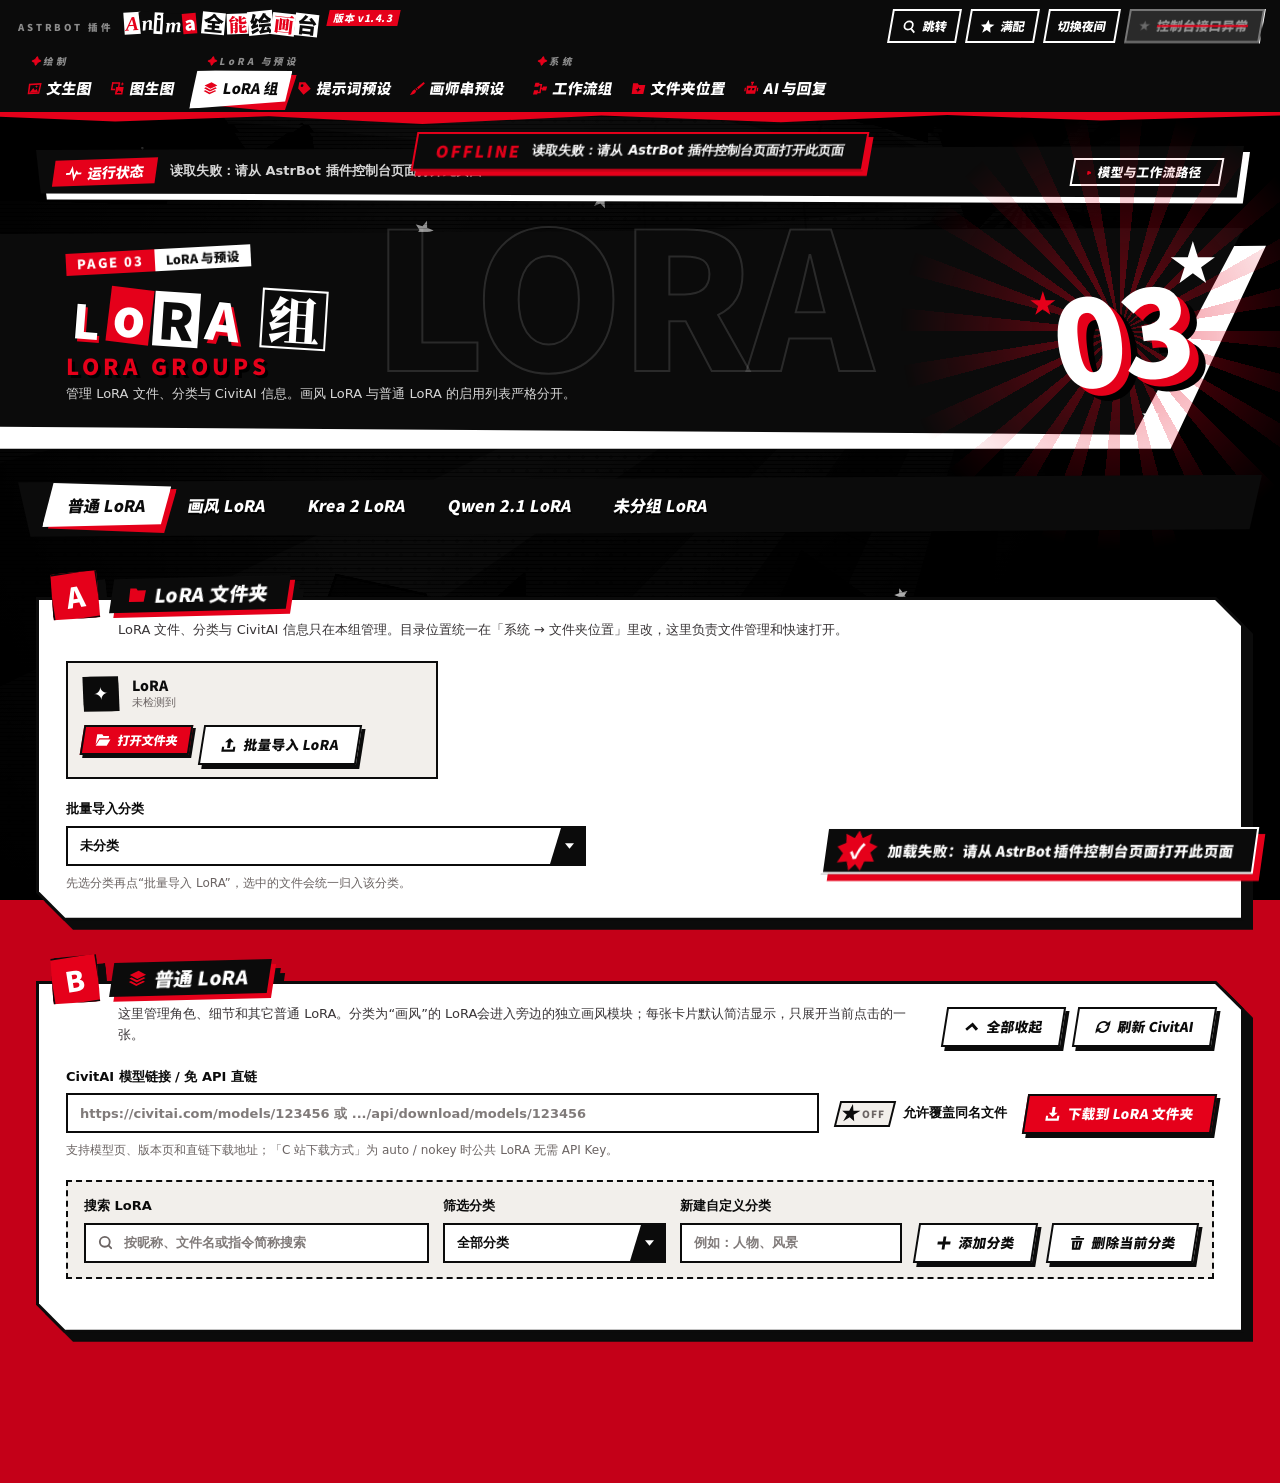
==== commit 0a2fa625: "WebUI 图标换成 P5 风格实心图标（图标精灵 + use 引用）" ====
--- a/index.html
+++ b/index.html
@@ -8,6 +8,7 @@
   <link rel="stylesheet" href="style.css?v=1.4.3-p5">
 </head>
 <body>
+<svg class="p5-sprite" aria-hidden="true" focusable="false" width="0" height="0" style="position:absolute;width:0;height:0;overflow:hidden"><symbol id="i-image" viewBox="0 0 24 24"><path fill="currentColor" fill-rule="evenodd" d="M2 4.5 22 3l-.8 17.5-18.4.7ZM4.6 6.8l15-1-.6 12.5-13.8.5Z"/><path fill="currentColor" d="M5.2 18.8 10.2 11.2l3.2 4 2.2-2.8 3.4 5.9Z"/><path fill="currentColor" d="M14.8 6.6l.8 1.6 1.8.6-1.8.7-.8 1.7-.8-1.7-1.8-.7 1.8-.6Z"/></symbol><symbol id="i-swap" viewBox="0 0 24 24"><path fill="none" stroke="currentColor" stroke-linejoin="miter" stroke-linecap="square" stroke-width="2.4" d="M3 3h10.6v9.4"/><path fill="none" stroke="currentColor" stroke-linejoin="miter" stroke-linecap="square" stroke-width="2.4" d="M3 3v10.6h4.4"/><path fill="currentColor" fill-rule="evenodd" d="M9.6 9.6h12v12h-12ZM12 19.2l3-4.4 2 2.6 1.2-1.4 1.4 3.2Z"/><path fill="currentColor" d="M18.6 1.4l.9 2.4 2.4.9-2.4.9-.9 2.4-.9-2.4-2.4-.9 2.4-.9Z"/></symbol><symbol id="i-sliders" viewBox="0 0 24 24"><path fill="none" stroke="currentColor" stroke-linejoin="miter" stroke-linecap="square" stroke-width="2.4" d="M2.5 6h19M2.5 12h19M2.5 18h19"/><path fill="currentColor" d="M12.6 2.6h4.6l-1.1 6.8h-4.6ZM5.6 8.6h4.6l-1.1 6.8H4.5ZM15.1 14.6h4.6l-1.1 6.8H14Z"/></symbol><symbol id="i-layers" viewBox="0 0 24 24"><path fill="currentColor" d="M12 1.8 22.2 7 12 12.2 1.8 7Z"/><path fill="currentColor" d="M1.8 11.4l2.6-1.3L12 14l7.6-3.9 2.6 1.3L12 16.6Z"/><path fill="currentColor" d="M1.8 15.9l2.6-1.3L12 18.5l7.6-3.9 2.6 1.3L12 21.1Z"/></symbol><symbol id="i-tag" viewBox="0 0 24 24"><path fill="currentColor" fill-rule="evenodd" d="M2 2h9.8l10.3 10.3-9.8 9.8L2 11.8ZM5.2 7.4a2.2 2.2 0 1 0 4.4 0a2.2 2.2 0 1 0-4.4 0Z"/></symbol><symbol id="i-brush" viewBox="0 0 24 24"><path fill="currentColor" d="M20.2 1.6l2.2 2.2-8.6 9.2-2.8-2.8Z"/><path fill="currentColor" d="M10.1 11.2l2.7 2.7-1.2 1.3-2.8-2.8Z"/><path fill="currentColor" d="M8 13.3l2.7 2.7c-.2 3.6-3.3 5.9-9 6.2 2.5-2.6 2-6.4 6.3-8.9Z"/></symbol><symbol id="i-flow" viewBox="0 0 24 24"><path fill="none" stroke="currentColor" stroke-linejoin="miter" stroke-linecap="square" stroke-width="2.4" d="M8.4 5.8h4v12.4h-4M12.4 12h3.2"/><path fill="currentColor" d="M2.4 2.6h6.6l-.6 6.6H1.8ZM2.4 14.8h6.6l-.6 6.6H1.8ZM15.6 8.7h6.6l-.6 6.6H15Z"/></symbol><symbol id="i-folder-pin" viewBox="0 0 24 24"><path fill="currentColor" fill-rule="evenodd" d="M2 3.6h7.6l2.1 2.6H22l-.7 14.4H2.7ZM12 9.6l1.1 3.2 3.2 1.1-3.2 1.1L12 18.2l-1.1-3.2-3.2-1.1 3.2-1.1Z"/></symbol><symbol id="i-bot" viewBox="0 0 24 24"><path fill="currentColor" fill-rule="evenodd" d="M4 7.5h16.2l-.9 13H4.8ZM7.4 11.2h3.4l-.5 3.6H6.9ZM13.6 11.2H17l-.5 3.6h-3.4Z"/><path fill="currentColor" d="M11 3.4h2.2v3.4H11ZM9.8 1h4.6v2.6H9.8ZM1.2 10.8h2v5.4h-2ZM21 10.8h2v5.4h-2Z"/></symbol><symbol id="i-search" viewBox="0 0 24 24"><circle fill="none" stroke="currentColor" stroke-linejoin="miter" stroke-linecap="square" stroke-width="2.8" cx="10.5" cy="10.5" r="6.6"/><path fill="currentColor" d="M15.3 13.6l7.1 7.1-1.9 1.9-7.1-7.1Z"/></symbol><symbol id="i-star" viewBox="0 0 24 24"><path fill="currentColor" d="M12 1.2l3 7.3 7.8.6-6 5 1.9 7.7L12 17.6l-6.7 4.2 1.9-7.7-6-5 7.8-.6Z"/></symbol><symbol id="i-pulse" viewBox="0 0 24 24"><path fill="none" stroke="currentColor" stroke-linejoin="miter" stroke-linecap="square" stroke-width="2.6" d="M1.8 13h4.4l2.6-7.6 4.2 14.4 3-9.2 1.8 2.4h4.4"/></symbol><symbol id="i-folder" viewBox="0 0 24 24"><path fill="currentColor" d="M2 3.6h7.6l2.1 2.6H22l-.7 14.4H2.7Z"/></symbol><symbol id="i-folder-open" viewBox="0 0 24 24"><path fill="currentColor" d="M2 3.4h7.6l2.1 2.6h8.5v3.3H6L2 18.6Z"/><path fill="currentColor" d="M6.8 11.1H23l-4 9.6H2.4Z"/></symbol><symbol id="i-upload" viewBox="0 0 24 24"><path fill="currentColor" d="M2 14.5h3.2v4.4h13.6v-4.4H22V22H2Z"/><path fill="currentColor" d="M12 1.4l6.6 6.6h-4.4v8.6H9.8V8H5.4Z"/></symbol><symbol id="i-download" viewBox="0 0 24 24"><path fill="currentColor" d="M2 14.5h3.2v4.4h13.6v-4.4H22V22H2Z"/><path fill="currentColor" d="M9.8 1.4h4.4V10h4.4L12 16.6 5.4 10h4.4Z"/></symbol><symbol id="i-chevron-up" viewBox="0 0 24 24"><path fill="currentColor" d="M12 5.2l9.6 9.6-3 3L12 11.2l-6.6 6.6-3-3Z"/></symbol><symbol id="i-refresh" viewBox="0 0 24 24"><path fill="none" stroke="currentColor" stroke-linejoin="miter" stroke-linecap="square" stroke-width="2.6" d="M4 12.2A8 8 0 0 1 17.6 6.6M20 11.8A8 8 0 0 1 6.4 17.4"/><path fill="currentColor" d="M22 2.2v8h-8ZM2 21.8v-8h8Z"/></symbol><symbol id="i-plus" viewBox="0 0 24 24"><path fill="currentColor" d="M9.9 2.4h4.2v7.5h7.5v4.2h-7.5v7.5H9.9v-7.5H2.4V9.9h7.5Z"/></symbol><symbol id="i-trash" viewBox="0 0 24 24"><path fill="currentColor" d="M2.4 4.4h19.2v2.8H2.4ZM8.8 1.4h6.4v2.3H8.8Z"/><path fill="currentColor" fill-rule="evenodd" d="M4.4 8.6h15.2l-1.4 13.6H5.8ZM8.6 11l1.8-.1.3 8.4H9ZM13.6 10.9l1.8.1-.4 8.3h-1.7Z"/></symbol><symbol id="i-check" viewBox="0 0 24 24"><path fill="none" stroke="currentColor" stroke-linejoin="miter" stroke-linecap="square" stroke-width="2.4" d="M13.5 3.6H3.6v16.8h16.8V12.5"/><path fill="currentColor" d="M5.6 10.6l3.1-3.1 3.8 3.8 8.2-8.6 3.1 3.1L12.5 17.4Z"/></symbol><symbol id="i-x-box" viewBox="0 0 24 24"><path fill="none" stroke="currentColor" stroke-linejoin="miter" stroke-linecap="square" stroke-width="2.4" d="M3.6 3.6h16.8v16.8H3.6Z"/><path fill="currentColor" d="M7.4 9.5l2.1-2.1 2.5 2.5 2.5-2.5 2.1 2.1L14.1 12l2.5 2.5-2.1 2.1-2.5-2.5-2.5 2.5-2.1-2.1L9.9 12Z"/></symbol><symbol id="i-save" viewBox="0 0 24 24"><path fill="currentColor" fill-rule="evenodd" d="M2.4 2.4h15.4l3.8 3.8v15.4H2.4ZM6.2 2.4h9.4v6H6.2ZM5.6 12.6h12.8v6.8H5.6Z"/><path fill="currentColor" d="M11.8 3.6h2.4v3.6h-2.4Z"/></symbol><symbol id="i-wand" viewBox="0 0 24 24"><path fill="currentColor" d="M2 20.3l9.6-9.6 1.7 1.7L3.7 22Z"/><path fill="currentColor" d="M15.5 3.2l1.3 4 4 1.3-4 1.3-1.3 4-1.3-4-4-1.3 4-1.3ZM6 2.4l.8 1.9 1.9.7-1.9.7L6 7.6l-.8-1.9L3.3 5l1.9-.7ZM20 14.4l.8 1.9 1.9.7-1.9.7-.8 1.9-.8-1.9-1.9-.7 1.9-.7Z"/></symbol><symbol id="i-drive" viewBox="0 0 24 24"><path fill="none" stroke="currentColor" stroke-linejoin="miter" stroke-linecap="square" stroke-width="2.2" d="M3.2 10.4 6.4 3.6h11.2l3.2 6.8"/><path fill="currentColor" fill-rule="evenodd" d="M2 11.8h20v8.8H2ZM5 15.2h2.6v2H5ZM9.2 15.2h2.6v2H9.2Z"/></symbol><symbol id="i-shield" viewBox="0 0 24 24"><path fill="currentColor" fill-rule="evenodd" d="M12 1.2l9 3.2v6.6c0 6-4 10-9 12-5-2-9-6-9-12V4.4ZM13.4 5.2 7.8 13.2h3.7l-1.1 5.9 5.8-8.2h-3.8Z"/></symbol><symbol id="i-message" viewBox="0 0 24 24"><path fill="currentColor" d="M1.8 3.2h20.4l-1 13.2H10.6l-6.4 5.8 1.3-5.8H2.8Z"/></symbol><symbol id="i-gauge" viewBox="0 0 24 24"><path fill="none" stroke="currentColor" stroke-linejoin="miter" stroke-linecap="square" stroke-width="2.8" stroke-linecap="butt" d="M3.6 19A9.4 9.4 0 1 1 20.4 19"/><path fill="currentColor" d="M10.4 14.8l8.2-7.7-5.3 9.9Z"/><circle fill="currentColor" cx="12" cy="16.2" r="2.4"/></symbol><symbol id="i-copy" viewBox="0 0 24 24"><path fill="currentColor" d="M3 2.4h11.4v3.2H6.2v10H3Z"/><path fill="currentColor" fill-rule="evenodd" d="M8 7.4h13.4v14.4H8ZM10.6 10v9.2h8.2V10Z"/></symbol><symbol id="i-info" viewBox="0 0 24 24"><path fill="currentColor" fill-rule="evenodd" d="M12 1.2 22.8 12 12 22.8 1.2 12ZM10.6 6.2h2.8l-.4 7.6h-2Zm.1 9.4h2.6v2.6h-2.6Z"/></symbol></svg>
 
   <canvas id="p5Bg" class="p5-bg" aria-hidden="true"></canvas>
   <div class="p5-tone" aria-hidden="true"></div>
@@ -25,24 +26,24 @@
     <details class="nav-group" open>
       <summary class="nav-group-head" aria-expanded="true"><span>绘制</span><svg class="nav-chevron" viewBox="0 0 24 24"><path d="m9 6 6 6-6 6"/></svg></summary>
       <div class="nav-group-body">
-        <button class="page-tab" type="button" data-view-tab="txt2img"><svg class="ui-ic" viewBox="0 0 24 24" fill="none" stroke="currentColor" stroke-width="1.8" stroke-linecap="round" stroke-linejoin="round" aria-hidden="true"><rect width="18" height="18" x="3" y="3" rx="2" ry="2"/><circle cx="9" cy="9" r="2"/><path d="m21 15-3.086-3.086a2 2 0 0 0-2.828 0L6 21"/></svg>文生图</button>
-        <button class="page-tab" type="button" data-view-tab="img2img"><svg class="ui-ic" viewBox="0 0 24 24" fill="none" stroke="currentColor" stroke-width="1.8" stroke-linecap="round" stroke-linejoin="round" aria-hidden="true"><line x1="21" x2="14" y1="4" y2="4"/><line x1="10" x2="3" y1="4" y2="4"/><line x1="21" x2="12" y1="12" y2="12"/><line x1="8" x2="3" y1="12" y2="12"/><line x1="21" x2="16" y1="20" y2="20"/><line x1="12" x2="3" y1="20" y2="20"/><line x1="14" x2="14" y1="2" y2="6"/><line x1="8" x2="8" y1="10" y2="14"/><line x1="16" x2="16" y1="18" y2="22"/></svg>图生图</button>
+        <button class="page-tab" type="button" data-view-tab="txt2img"><svg class="ui-ic" aria-hidden="true"><use href="#i-image"/></svg>文生图</button>
+        <button class="page-tab" type="button" data-view-tab="img2img"><svg class="ui-ic" aria-hidden="true"><use href="#i-swap"/></svg>图生图</button>
       </div>
     </details>
     <details class="nav-group" open>
       <summary class="nav-group-head" aria-expanded="true"><span>LoRA 与预设</span><svg class="nav-chevron" viewBox="0 0 24 24"><path d="m9 6 6 6-6 6"/></svg></summary>
       <div class="nav-group-body">
-        <button class="page-tab active" type="button" data-view-tab="lora"><svg class="ui-ic" viewBox="0 0 24 24" fill="none" stroke="currentColor" stroke-width="1.8" stroke-linecap="round" stroke-linejoin="round" aria-hidden="true"><path d="m12.83 2.18a2 2 0 0 0-1.66 0L2.6 6.08a1 1 0 0 0 0 1.83l8.58 3.91a2 2 0 0 0 1.66 0l8.58-3.9a1 1 0 0 0 0-1.83Z"/><path d="m22 17.65-9.17 4.16a2 2 0 0 1-1.66 0L2 17.65"/><path d="m22 12.65-9.17 4.16a2 2 0 0 1-1.66 0L2 12.65"/></svg>LoRA 组</button>
-        <button class="page-tab" type="button" data-view-tab="presets"><svg class="ui-ic" viewBox="0 0 24 24" fill="none" stroke="currentColor" stroke-width="1.8" stroke-linecap="round" stroke-linejoin="round" aria-hidden="true"><path d="M12.586 2.586A2 2 0 0 0 11.172 2H4a2 2 0 0 0-2 2v7.172a2 2 0 0 0 .586 1.414l8.704 8.704a2.426 2.426 0 0 0 3.42 0l6.58-6.58a2.426 2.426 0 0 0 0-3.42z"/><circle cx="7.5" cy="7.5" r=".5" fill="currentColor"/></svg>提示词预设</button>
-        <button class="page-tab" type="button" data-view-tab="artist"><svg class="ui-ic" viewBox="0 0 24 24" fill="none" stroke="currentColor" stroke-width="1.8" stroke-linecap="round" stroke-linejoin="round" aria-hidden="true"><circle cx="13.5" cy="6.5" r=".5"/><circle cx="17.5" cy="10.5" r=".5"/><circle cx="8.5" cy="7.5" r=".5"/><circle cx="6.5" cy="12.5" r=".5"/><path d="M12 2C6.5 2 2 6.5 2 12s4.5 10 10 10c.926 0 1.648-.746 1.648-1.688 0-.437-.18-.835-.437-1.125-.29-.289-.438-.652-.438-1.125a1.64 1.64 0 0 1 1.668-1.668h1.996c3.051 0 5.555-2.503 5.555-5.554C21.965 6.012 17.461 2 12 2z"/></svg>画师串预设</button>
+        <button class="page-tab active" type="button" data-view-tab="lora"><svg class="ui-ic" aria-hidden="true"><use href="#i-layers"/></svg>LoRA 组</button>
+        <button class="page-tab" type="button" data-view-tab="presets"><svg class="ui-ic" aria-hidden="true"><use href="#i-tag"/></svg>提示词预设</button>
+        <button class="page-tab" type="button" data-view-tab="artist"><svg class="ui-ic" aria-hidden="true"><use href="#i-brush"/></svg>画师串预设</button>
       </div>
     </details>
     <details class="nav-group" open>
       <summary class="nav-group-head" aria-expanded="true"><span>系统</span><svg class="nav-chevron" viewBox="0 0 24 24"><path d="m9 6 6 6-6 6"/></svg></summary>
       <div class="nav-group-body">
-        <button class="page-tab" type="button" data-view-tab="workflow"><svg class="ui-ic" viewBox="0 0 24 24" fill="none" stroke="currentColor" stroke-width="1.8" stroke-linecap="round" stroke-linejoin="round" aria-hidden="true"><circle cx="18" cy="6" r="3"/><circle cx="6" cy="18" r="3"/><path d="M18 9a9 9 0 0 1-9 9"/><line x1="6" x2="6" y1="3" y2="15"/></svg>工作流组</button>
-        <button class="page-tab" type="button" data-view-tab="paths"><svg class="ui-ic" viewBox="0 0 24 24" fill="none" stroke="currentColor" stroke-width="1.8" stroke-linecap="round" stroke-linejoin="round" aria-hidden="true"><path d="M20 20a2 2 0 0 0 2-2V8a2 2 0 0 0-2-2h-7.9a2 2 0 0 1-1.69-.9L9.6 3.9A2 2 0 0 0 7.93 3H4a2 2 0 0 0-2 2v13a2 2 0 0 0 2 2Z"/><path d="M9 13h6"/><path d="M12 10v6"/></svg>文件夹位置</button>
-        <button class="page-tab" type="button" data-view-tab="ai"><svg class="ui-ic" viewBox="0 0 24 24" fill="none" stroke="currentColor" stroke-width="1.8" stroke-linecap="round" stroke-linejoin="round" aria-hidden="true"><path d="M12 8V4H8"/><rect width="16" height="12" x="4" y="8" rx="2"/><path d="M2 14h2"/><path d="M20 14h2"/><path d="M15 13v2"/><path d="M9 13v2"/></svg>AI 与回复</button>
+        <button class="page-tab" type="button" data-view-tab="workflow"><svg class="ui-ic" aria-hidden="true"><use href="#i-flow"/></svg>工作流组</button>
+        <button class="page-tab" type="button" data-view-tab="paths"><svg class="ui-ic" aria-hidden="true"><use href="#i-folder-pin"/></svg>文件夹位置</button>
+        <button class="page-tab" type="button" data-view-tab="ai"><svg class="ui-ic" aria-hidden="true"><use href="#i-bot"/></svg>AI 与回复</button>
       </div>
     </details>
       </nav>
@@ -50,8 +51,8 @@
     <div class="main">
       <header class="topbar">
         <div class="top-actions">
-          <button id="p5PaletteBtn" class="p5-ib" type="button" title="快速跳转到任意设置（Ctrl K）"><svg class="ui-ic" viewBox="0 0 24 24" fill="none" stroke="currentColor" stroke-width="2" stroke-linecap="round" stroke-linejoin="round" aria-hidden="true"><circle cx="11" cy="11" r="7"/><path d="m21 21-4.3-4.3"/></svg><span class="p5-ib-t">跳转</span><kbd>Ctrl K</kbd></button>
-          <button id="p5Motion" class="p5-ib" type="button" aria-pressed="false" title="切换动效：满配 / 简化"><svg class="ui-ic" viewBox="0 0 24 24" fill="currentColor" aria-hidden="true"><path d="M12 2.5l2.6 6.3 6.8.5-5.2 4.4 1.6 6.6L12 16.8l-5.8 3.5 1.6-6.6-5.2-4.4 6.8-.5z"/></svg><span class="p5-ib-t">满配</span></button>
+          <button id="p5PaletteBtn" class="p5-ib" type="button" title="快速跳转到任意设置（Ctrl K）"><svg class="ui-ic" aria-hidden="true"><use href="#i-search"/></svg><span class="p5-ib-t">跳转</span><kbd>Ctrl K</kbd></button>
+          <button id="p5Motion" class="p5-ib" type="button" aria-pressed="false" title="切换动效：满配 / 简化"><svg class="ui-ic" aria-hidden="true"><use href="#i-star"/></svg><span class="p5-ib-t">满配</span></button>
           <button id="themeToggle" class="secondary" type="button"><span class="t-light">浅色</span><span class="t-dark">深色</span></button>
           <div id="status" class="status pending">检查中</div>
         </div>
@@ -60,7 +61,7 @@
 
 <section class="band status-band">
       <div>
-        <h2><svg class="ui-ic" viewBox="0 0 24 24" fill="none" stroke="currentColor" stroke-width="1.8" stroke-linecap="round" stroke-linejoin="round" aria-hidden="true"><path d="M22 12h-2.48a2 2 0 0 0-1.93 1.46l-2.35 8.36a.25.25 0 0 1-.48 0L9.24 2.18a.25.25 0 0 0-.48 0l-2.35 8.36A2 2 0 0 1 4.49 12H2"/></svg>运行状态</h2>
+        <h2><svg class="ui-ic" aria-hidden="true"><use href="#i-pulse"/></svg>运行状态</h2>
         <div id="statusText" class="muted">正在读取 ComfyUI 状态</div>
       </div>
       <details class="paths-wrap">
@@ -83,10 +84,10 @@
 
     <section class="band">
       <div class="section-head">
-        <div><h2><svg class="ui-ic" viewBox="0 0 24 24" fill="none" stroke="currentColor" stroke-width="1.8" stroke-linecap="round" stroke-linejoin="round" aria-hidden="true"><path d="M20 20a2 2 0 0 0 2-2V8a2 2 0 0 0-2-2h-7.9a2 2 0 0 1-1.69-.9L9.6 3.9A2 2 0 0 0 7.93 3H4a2 2 0 0 0-2 2v13a2 2 0 0 0 2 2Z"/></svg>LoRA 文件夹</h2><p>LoRA 文件、分类与 CivitAI 信息只在本组管理。目录位置统一在「系统 → 文件夹位置」里改，这里负责文件管理和快速打开。</p></div>
+        <div><h2><svg class="ui-ic" aria-hidden="true"><use href="#i-folder"/></svg>LoRA 文件夹</h2><p>LoRA 文件、分类与 CivitAI 信息只在本组管理。目录位置统一在「系统 → 文件夹位置」里改，这里负责文件管理和快速打开。</p></div>
       </div>
       <div class="folder-grid">
-        <article class="folder-card"><div><strong>LoRA</strong><code id="path-loras">未检测到</code></div><div class="folder-actions"><button data-open-folder="loras" class="primary"><svg class="ui-ic" viewBox="0 0 24 24" fill="none" stroke="currentColor" stroke-width="1.8" stroke-linecap="round" stroke-linejoin="round" aria-hidden="true"><path d="m6 14 1.5-2.9A2 2 0 0 1 9.24 10H20a2 2 0 0 1 1.94 2.5l-1.54 6a2 2 0 0 1-1.95 1.5H4a2 2 0 0 1-2-2V5a2 2 0 0 1 2-2h3.9a2 2 0 0 1 1.69.9l.81 1.2a2 2 0 0 0 1.67.9H18a2 2 0 0 1 2 2v2"/></svg>打开文件夹</button><label class="upload-button" title="可一次选择多个 LoRA 文件批量导入"><svg class="ui-ic" viewBox="0 0 24 24" fill="none" stroke="currentColor" stroke-width="1.8" stroke-linecap="round" stroke-linejoin="round" aria-hidden="true"><path d="M21 15v4a2 2 0 0 1-2 2H5a2 2 0 0 1-2-2v-4"/><polyline points="17 8 12 3 7 8"/><line x1="12" x2="12" y1="3" y2="15"/></svg>批量导入 LoRA<input id="loraFile" type="file" multiple accept=".safetensors,.pt,.ckpt,.bin"></label></div></article>
+        <article class="folder-card"><div><strong>LoRA</strong><code id="path-loras">未检测到</code></div><div class="folder-actions"><button data-open-folder="loras" class="primary"><svg class="ui-ic" aria-hidden="true"><use href="#i-folder-open"/></svg>打开文件夹</button><label class="upload-button" title="可一次选择多个 LoRA 文件批量导入"><svg class="ui-ic" aria-hidden="true"><use href="#i-upload"/></svg>批量导入 LoRA<input id="loraFile" type="file" multiple accept=".safetensors,.pt,.ckpt,.bin"></label></div></article>
       </div>
       <div class="lora-batch-row">
         <label>批量导入分类<select id="loraBatchCategory" class="select"><option value="">未分类</option></select><small class="field-hint">先选分类再点“批量导入 LoRA”，选中的文件会统一归入该分类。</small></label>
@@ -101,13 +102,13 @@
 
     <section class="band lora-management-band">
       <div class="section-head">
-        <div><h2><svg class="ui-ic" viewBox="0 0 24 24" fill="none" stroke="currentColor" stroke-width="1.8" stroke-linecap="round" stroke-linejoin="round" aria-hidden="true"><path d="m12.83 2.18a2 2 0 0 0-1.66 0L2.6 6.08a1 1 0 0 0 0 1.83l8.58 3.91a2 2 0 0 0 1.66 0l8.58-3.9a1 1 0 0 0 0-1.83Z"/><path d="m22 17.65-9.17 4.16a2 2 0 0 1-1.66 0L2 17.65"/><path d="m22 12.65-9.17 4.16a2 2 0 0 1-1.66 0L2 12.65"/></svg>普通 LoRA</h2><p>这里管理角色、细节和其它普通 LoRA。分类为“画风”的 LoRA会进入旁边的独立画风模块；每张卡片默认简洁显示，只展开当前点击的一张。</p></div>
-        <div class="button-row"><button id="loraDisplayToggle" class="secondary" type="button"><svg class="ui-ic" viewBox="0 0 24 24" fill="none" stroke="currentColor" stroke-width="1.8" stroke-linecap="round" stroke-linejoin="round" aria-hidden="true"><path d="m18 15-6-6-6 6"/></svg>全部收起</button><button id="refreshLoras" class="secondary"><svg class="ui-ic" viewBox="0 0 24 24" fill="none" stroke="currentColor" stroke-width="1.8" stroke-linecap="round" stroke-linejoin="round" aria-hidden="true"><path d="M3 12a9 9 0 0 1 9-9 9.75 9.75 0 0 1 6.74 2.74L21 8"/><path d="M21 3v5h-5"/><path d="M21 12a9 9 0 0 1-9 9 9.75 9.75 0 0 1-6.74-2.74L3 16"/><path d="M8 16H3v5"/></svg>刷新 CivitAI</button></div>
+        <div><h2><svg class="ui-ic" aria-hidden="true"><use href="#i-layers"/></svg>普通 LoRA</h2><p>这里管理角色、细节和其它普通 LoRA。分类为“画风”的 LoRA会进入旁边的独立画风模块；每张卡片默认简洁显示，只展开当前点击的一张。</p></div>
+        <div class="button-row"><button id="loraDisplayToggle" class="secondary" type="button"><svg class="ui-ic" aria-hidden="true"><use href="#i-chevron-up"/></svg>全部收起</button><button id="refreshLoras" class="secondary"><svg class="ui-ic" aria-hidden="true"><use href="#i-refresh"/></svg>刷新 CivitAI</button></div>
       </div>
       <div class="lora-download-row">
         <label>CivitAI 模型链接 / 免 API 直链<input id="civitaiDownloadUrl" class="input" type="url" placeholder="https://civitai.com/models/123456 或 .../api/download/models/123456"><small class="field-hint">支持模型页、版本页和直链下载地址；「C 站下载方式」为 auto / nokey 时公共 LoRA 无需 API Key。</small></label>
         <label class="check"><input id="civitaiDownloadOverwrite" type="checkbox">允许覆盖同名文件</label>
-        <button id="downloadLora" class="primary" type="button"><svg class="ui-ic" viewBox="0 0 24 24" fill="none" stroke="currentColor" stroke-width="1.8" stroke-linecap="round" stroke-linejoin="round" aria-hidden="true"><path d="M21 15v4a2 2 0 0 1-2 2H5a2 2 0 0 1-2-2v-4"/><polyline points="7 10 12 15 17 10"/><line x1="12" x2="12" y1="15" y2="3"/></svg>下载到 LoRA 文件夹</button>
+        <button id="downloadLora" class="primary" type="button"><svg class="ui-ic" aria-hidden="true"><use href="#i-download"/></svg>下载到 LoRA 文件夹</button>
       </div>
       <div id="loraDownloadProgress" class="download-progress" hidden>
         <div class="download-progress-head"><strong id="loraDownloadStage">等待下载</strong><span id="loraDownloadPercent">0%</span></div>
@@ -118,22 +119,22 @@
         <label class="lora-search">搜索 LoRA<input id="loraSearch" class="input" type="search" placeholder="按昵称、文件名或指令简称搜索"></label>
         <label>筛选分类<select id="loraCategoryFilter" class="select"><option value="全部">全部分类</option></select></label>
         <label>新建自定义分类<input id="newLoraCategory" class="input" placeholder="例如：人物、风景"></label>
-        <button id="addLoraCategory" class="secondary"><svg class="ui-ic" viewBox="0 0 24 24" fill="none" stroke="currentColor" stroke-width="1.8" stroke-linecap="round" stroke-linejoin="round" aria-hidden="true"><path d="M5 12h14"/><path d="M12 5v14"/></svg>添加分类</button>
-        <button id="deleteLoraCategory" class="secondary"><svg class="ui-ic" viewBox="0 0 24 24" fill="none" stroke="currentColor" stroke-width="1.8" stroke-linecap="round" stroke-linejoin="round" aria-hidden="true"><path d="M3 6h18"/><path d="M19 6v14c0 1-1 2-2 2H7c-1 0-2-1-2-2V6"/><path d="M8 6V4c0-1 1-2 2-2h4c1 0 2 1 2 2v2"/></svg>删除当前分类</button>
+        <button id="addLoraCategory" class="secondary"><svg class="ui-ic" aria-hidden="true"><use href="#i-plus"/></svg>添加分类</button>
+        <button id="deleteLoraCategory" class="secondary"><svg class="ui-ic" aria-hidden="true"><use href="#i-trash"/></svg>删除当前分类</button>
       </div>
       <div id="loraBulkActions" class="lora-bulk-actions" hidden>
         <span class="muted">简洁选择模式：勾选后保存，当前分类之外的已启用 LoRA 会保留。</span>
-        <button id="loraSelectAll" class="secondary" type="button"><svg class="ui-ic" viewBox="0 0 24 24" fill="none" stroke="currentColor" stroke-width="1.8" stroke-linecap="round" stroke-linejoin="round" aria-hidden="true"><polyline points="9 11 12 14 22 4"/><path d="M21 12v7a2 2 0 0 1-2 2H5a2 2 0 0 1-2-2V5a2 2 0 0 1 2-2h11"/></svg>全选当前分类</button>
-        <button id="loraClearAll" class="secondary" type="button"><svg class="ui-ic" viewBox="0 0 24 24" fill="none" stroke="currentColor" stroke-width="1.8" stroke-linecap="round" stroke-linejoin="round" aria-hidden="true"><path d="m15 9-6 6"/><path d="m9 9 6 6"/><rect width="18" height="18" x="3" y="3" rx="2"/></svg>清空当前分类</button>
-        <button id="loraSaveSelection" class="primary" type="button"><svg class="ui-ic" viewBox="0 0 24 24" fill="none" stroke="currentColor" stroke-width="1.8" stroke-linecap="round" stroke-linejoin="round" aria-hidden="true"><path d="M15.2 3a2 2 0 0 1 1.4.6l3.8 3.8a2 2 0 0 1 .6 1.4V19a2 2 0 0 1-2 2H5a2 2 0 0 1-2-2V5a2 2 0 0 1 2-2z"/><path d="M17 21v-7a1 1 0 0 0-1-1H8a1 1 0 0 0-1 1v7"/><path d="M7 3v4a1 1 0 0 0 1 1h7"/></svg>保存选择</button>
+        <button id="loraSelectAll" class="secondary" type="button"><svg class="ui-ic" aria-hidden="true"><use href="#i-check"/></svg>全选当前分类</button>
+        <button id="loraClearAll" class="secondary" type="button"><svg class="ui-ic" aria-hidden="true"><use href="#i-x-box"/></svg>清空当前分类</button>
+        <button id="loraSaveSelection" class="primary" type="button"><svg class="ui-ic" aria-hidden="true"><use href="#i-save"/></svg>保存选择</button>
       </div>
       <div id="loras" class="lora-grid"></div>
     </section>
 
     <section class="band style-lora-band">
       <div class="section-head">
-        <div><h2><svg class="ui-ic" viewBox="0 0 24 24" fill="none" stroke="currentColor" stroke-width="1.8" stroke-linecap="round" stroke-linejoin="round" aria-hidden="true"><path d="m21.64 3.64-1.28-1.28a1.21 1.21 0 0 0-1.72 0L2.36 18.64a1.21 1.21 0 0 0 0 1.72l1.28 1.28a1.2 1.2 0 0 0 1.72 0L21.64 5.36a1.2 1.2 0 0 0 0-1.72"/><path d="m14 7 3 3"/><path d="M5 6v4"/><path d="M19 14v4"/><path d="M10 2v2"/><path d="M7 8H3"/><path d="M21 16h-4"/><path d="M11 3H9"/></svg>画风 LoRA</h2><p>这里只显示分类为“画风”的 LoRA。它和普通 LoRA长期启用列表分开；简称没有自定义时按画风1、画风2、画风3生成。每张卡片默认简洁显示，只展开当前点击的一张。</p></div>
-        <div class="button-row"><label class="upload-button" title="可一次选择多个 LoRA 文件批量导入并归类为画风"><svg class="ui-ic" viewBox="0 0 24 24" fill="none" stroke="currentColor" stroke-width="1.8" stroke-linecap="round" stroke-linejoin="round" aria-hidden="true"><path d="M21 15v4a2 2 0 0 1-2 2H5a2 2 0 0 1-2-2v-4"/><polyline points="17 8 12 3 7 8"/><line x1="12" x2="12" y1="3" y2="15"/></svg>批量导入画风 LoRA<input id="styleLoraFile" type="file" multiple accept=".safetensors,.pt,.ckpt,.bin"></label><button id="styleLoraIncludeAll" class="secondary" type="button" title="把当前所有画风 LoRA 一次性纳入随机候选"><svg class="ui-ic" viewBox="0 0 24 24" fill="none" stroke="currentColor" stroke-width="1.8" stroke-linecap="round" stroke-linejoin="round" aria-hidden="true"><polyline points="9 11 12 14 22 4"/><path d="M21 12v7a2 2 0 0 1-2 2H5a2 2 0 0 1-2-2V5a2 2 0 0 1 2-2h11"/></svg>全部纳入随机候选</button><button id="saveStyleLora" class="primary" type="button"><svg class="ui-ic" viewBox="0 0 24 24" fill="none" stroke="currentColor" stroke-width="1.8" stroke-linecap="round" stroke-linejoin="round" aria-hidden="true"><path d="M15.2 3a2 2 0 0 1 1.4.6l3.8 3.8a2 2 0 0 1 .6 1.4V19a2 2 0 0 1-2 2H5a2 2 0 0 1-2-2V5a2 2 0 0 1 2-2z"/><path d="M17 21v-7a1 1 0 0 0-1-1H8a1 1 0 0 0-1 1v7"/><path d="M7 3v4a1 1 0 0 0 1 1h7"/></svg>保存画风选择</button></div>
+        <div><h2><svg class="ui-ic" aria-hidden="true"><use href="#i-wand"/></svg>画风 LoRA</h2><p>这里只显示分类为“画风”的 LoRA。它和普通 LoRA长期启用列表分开；简称没有自定义时按画风1、画风2、画风3生成。每张卡片默认简洁显示，只展开当前点击的一张。</p></div>
+        <div class="button-row"><label class="upload-button" title="可一次选择多个 LoRA 文件批量导入并归类为画风"><svg class="ui-ic" aria-hidden="true"><use href="#i-upload"/></svg>批量导入画风 LoRA<input id="styleLoraFile" type="file" multiple accept=".safetensors,.pt,.ckpt,.bin"></label><button id="styleLoraIncludeAll" class="secondary" type="button" title="把当前所有画风 LoRA 一次性纳入随机候选"><svg class="ui-ic" aria-hidden="true"><use href="#i-check"/></svg>全部纳入随机候选</button><button id="saveStyleLora" class="primary" type="button"><svg class="ui-ic" aria-hidden="true"><use href="#i-save"/></svg>保存画风选择</button></div>
       </div>
       <div class="style-lora-notice">自动使用方式：关闭时不自动加载；随机模式会从勾选的候选中抽取不重复的 LoRA；使用全部时加载所有勾选候选。常态打开的画风 LoRA 不占随机数量。用户明确写出画风简称或专属预设简称时，只使用命中的画风 LoRA，本次不会再随机叠加其它画风；指令或自然语言写“不用画风”可临时全部跳过。</div>
       <div class="form-grid style-lora-settings">
@@ -194,8 +195,8 @@
 
     <section class="band">
       <div class="section-head">
-        <div><h2><svg class="ui-ic" viewBox="0 0 24 24" fill="none" stroke="currentColor" stroke-width="1.8" stroke-linecap="round" stroke-linejoin="round" aria-hidden="true"><circle cx="18" cy="6" r="3"/><circle cx="6" cy="18" r="3"/><path d="M18 9a9 9 0 0 1-9 9"/><line x1="6" x2="6" y1="3" y2="15"/></svg>工作流</h2><p>内置基础工作流与高级工作流均可选择，也可以上传自己的工作流。自定义节点与适配范围请先检查。</p></div>
-        <button id="saveWorkflows" class="primary"><svg class="ui-ic" viewBox="0 0 24 24" fill="none" stroke="currentColor" stroke-width="1.8" stroke-linecap="round" stroke-linejoin="round" aria-hidden="true"><path d="M15.2 3a2 2 0 0 1 1.4.6l3.8 3.8a2 2 0 0 1 .6 1.4V19a2 2 0 0 1-2 2H5a2 2 0 0 1-2-2V5a2 2 0 0 1 2-2z"/><path d="M17 21v-7a1 1 0 0 0-1-1H8a1 1 0 0 0-1 1v7"/><path d="M7 3v4a1 1 0 0 0 1 1h7"/></svg>保存选择</button>
+        <div><h2><svg class="ui-ic" aria-hidden="true"><use href="#i-flow"/></svg>工作流</h2><p>内置基础工作流与高级工作流均可选择，也可以上传自己的工作流。自定义节点与适配范围请先检查。</p></div>
+        <button id="saveWorkflows" class="primary"><svg class="ui-ic" aria-hidden="true"><use href="#i-save"/></svg>保存选择</button>
       </div>
       <div class="workflow-grid">
         <label>文生图<select id="wf_txt2img" class="select"></select></label>
@@ -203,7 +204,7 @@
       </div>
       <div class="workflow-upload">
         <label>上传 ComfyUI API 工作流 JSON<input id="workflowFile" class="input" type="file" accept=".json,application/json"></label>
-        <button id="uploadWorkflow" class="secondary" type="button"><svg class="ui-ic" viewBox="0 0 24 24" fill="none" stroke="currentColor" stroke-width="1.8" stroke-linecap="round" stroke-linejoin="round" aria-hidden="true"><path d="M21 15v4a2 2 0 0 1-2 2H5a2 2 0 0 1-2-2v-4"/><polyline points="17 8 12 3 7 8"/><line x1="12" x2="12" y1="3" y2="15"/></svg>上传工作流</button>
+        <button id="uploadWorkflow" class="secondary" type="button"><svg class="ui-ic" aria-hidden="true"><use href="#i-upload"/></svg>上传工作流</button>
         <span class="muted">上传后可在对应功能页面的工作流下拉框中选择</span>
       </div>
     </section>
@@ -215,19 +216,19 @@
 
     <section class="band">
       <div class="section-head">
-        <div><h2><svg class="ui-ic" viewBox="0 0 24 24" fill="none" stroke="currentColor" stroke-width="1.8" stroke-linecap="round" stroke-linejoin="round" aria-hidden="true"><line x1="22" x2="2" y1="12" y2="12"/><path d="M5.45 5.11 2 12v6a2 2 0 0 0 2 2h16a2 2 0 0 0 2-2v-6l-3.45-6.89A2 2 0 0 0 16.76 4H7.24a2 2 0 0 0-1.79 1.11z"/><line x1="6" x2="6.01" y1="16" y2="16"/><line x1="10" x2="10.01" y1="16" y2="16"/></svg>文生图模型文件夹</h2><p>文生图用到的核心模型、Checkpoint 与放大模型目录。要改位置去「系统 → 文件夹位置」，这里提供快捷打开。</p></div>
+        <div><h2><svg class="ui-ic" aria-hidden="true"><use href="#i-drive"/></svg>文生图模型文件夹</h2><p>文生图用到的核心模型、Checkpoint 与放大模型目录。要改位置去「系统 → 文件夹位置」，这里提供快捷打开。</p></div>
       </div>
       <div class="folder-grid">
-        <article class="folder-card"><div><strong>核心模型</strong><code id="path-diffusion_models">未检测到</code></div><button data-open-folder="diffusion_models" class="secondary"><svg class="ui-ic" viewBox="0 0 24 24" fill="none" stroke="currentColor" stroke-width="1.8" stroke-linecap="round" stroke-linejoin="round" aria-hidden="true"><path d="m6 14 1.5-2.9A2 2 0 0 1 9.24 10H20a2 2 0 0 1 1.94 2.5l-1.54 6a2 2 0 0 1-1.95 1.5H4a2 2 0 0 1-2-2V5a2 2 0 0 1 2-2h3.9a2 2 0 0 1 1.69.9l.81 1.2a2 2 0 0 0 1.67.9H18a2 2 0 0 1 2 2v2"/></svg>打开文件夹</button></article>
-        <article class="folder-card"><div><strong>Checkpoint</strong><code id="path-checkpoints">未检测到</code></div><button data-open-folder="checkpoints" class="secondary"><svg class="ui-ic" viewBox="0 0 24 24" fill="none" stroke="currentColor" stroke-width="1.8" stroke-linecap="round" stroke-linejoin="round" aria-hidden="true"><path d="m6 14 1.5-2.9A2 2 0 0 1 9.24 10H20a2 2 0 0 1 1.94 2.5l-1.54 6a2 2 0 0 1-1.95 1.5H4a2 2 0 0 1-2-2V5a2 2 0 0 1 2-2h3.9a2 2 0 0 1 1.69.9l.81 1.2a2 2 0 0 0 1.67.9H18a2 2 0 0 1 2 2v2"/></svg>打开文件夹</button></article>
-        <article class="folder-card"><div><strong>放大模型</strong><code id="path-upscale_models">未检测到</code></div><button data-open-folder="upscale_models" class="secondary"><svg class="ui-ic" viewBox="0 0 24 24" fill="none" stroke="currentColor" stroke-width="1.8" stroke-linecap="round" stroke-linejoin="round" aria-hidden="true"><path d="m6 14 1.5-2.9A2 2 0 0 1 9.24 10H20a2 2 0 0 1 1.94 2.5l-1.54 6a2 2 0 0 1-1.95 1.5H4a2 2 0 0 1-2-2V5a2 2 0 0 1 2-2h3.9a2 2 0 0 1 1.69.9l.81 1.2a2 2 0 0 0 1.67.9H18a2 2 0 0 1 2 2v2"/></svg>打开文件夹</button></article>
-      </div>
-    </section>
-
-    <section class="band">
-      <div class="section-head">
-        <div><h2><svg class="ui-ic" viewBox="0 0 24 24" fill="none" stroke="currentColor" stroke-width="1.8" stroke-linecap="round" stroke-linejoin="round" aria-hidden="true"><line x1="21" x2="14" y1="4" y2="4"/><line x1="10" x2="3" y1="4" y2="4"/><line x1="21" x2="12" y1="12" y2="12"/><line x1="8" x2="3" y1="12" y2="12"/><line x1="21" x2="16" y1="20" y2="20"/><line x1="12" x2="3" y1="20" y2="20"/><line x1="14" x2="14" y1="2" y2="6"/><line x1="8" x2="8" y1="10" y2="14"/><line x1="16" x2="16" y1="18" y2="22"/></svg>文生图模型与默认参数</h2><p>这里的模型和参数只控制文生图；指令或 LLM 明确传入参数时会优先使用单次参数。</p></div>
-        <button id="saveTxt2ImgSettings" class="primary" type="button"><svg class="ui-ic" viewBox="0 0 24 24" fill="none" stroke="currentColor" stroke-width="1.8" stroke-linecap="round" stroke-linejoin="round" aria-hidden="true"><path d="M15.2 3a2 2 0 0 1 1.4.6l3.8 3.8a2 2 0 0 1 .6 1.4V19a2 2 0 0 1-2 2H5a2 2 0 0 1-2-2V5a2 2 0 0 1 2-2z"/><path d="M17 21v-7a1 1 0 0 0-1-1H8a1 1 0 0 0-1 1v7"/><path d="M7 3v4a1 1 0 0 0 1 1h7"/></svg>保存文生图设置</button>
+        <article class="folder-card"><div><strong>核心模型</strong><code id="path-diffusion_models">未检测到</code></div><button data-open-folder="diffusion_models" class="secondary"><svg class="ui-ic" aria-hidden="true"><use href="#i-folder-open"/></svg>打开文件夹</button></article>
+        <article class="folder-card"><div><strong>Checkpoint</strong><code id="path-checkpoints">未检测到</code></div><button data-open-folder="checkpoints" class="secondary"><svg class="ui-ic" aria-hidden="true"><use href="#i-folder-open"/></svg>打开文件夹</button></article>
+        <article class="folder-card"><div><strong>放大模型</strong><code id="path-upscale_models">未检测到</code></div><button data-open-folder="upscale_models" class="secondary"><svg class="ui-ic" aria-hidden="true"><use href="#i-folder-open"/></svg>打开文件夹</button></article>
+      </div>
+    </section>
+
+    <section class="band">
+      <div class="section-head">
+        <div><h2><svg class="ui-ic" aria-hidden="true"><use href="#i-sliders"/></svg>文生图模型与默认参数</h2><p>这里的模型和参数只控制文生图；指令或 LLM 明确传入参数时会优先使用单次参数。</p></div>
+        <button id="saveTxt2ImgSettings" class="primary" type="button"><svg class="ui-ic" aria-hidden="true"><use href="#i-save"/></svg>保存文生图设置</button>
       </div>
       <select id="model" class="select"></select>
       <p id="modelHint" class="field-hint"></p>
@@ -256,7 +257,7 @@
 
     <section class="band">
       <div class="section-head">
-        <div><h2><svg class="ui-ic" viewBox="0 0 24 24" fill="none" stroke="currentColor" stroke-width="1.8" stroke-linecap="round" stroke-linejoin="round" aria-hidden="true"><path d="m21.64 3.64-1.28-1.28a1.21 1.21 0 0 0-1.72 0L2.36 18.64a1.21 1.21 0 0 0 0 1.72l1.28 1.28a1.2 1.2 0 0 0 1.72 0L21.64 5.36a1.2 1.2 0 0 0 0-1.72"/><path d="m14 7 3 3"/><path d="M5 6v4"/><path d="M19 14v4"/><path d="M10 2v2"/><path d="M7 8H3"/><path d="M21 16h-4"/><path d="M11 3H9"/></svg>文生图 AI 与提示词</h2><p>这里的设置只用于文生图的 LLM 触发、普通指令翻译和默认提示词。</p></div>
+        <div><h2><svg class="ui-ic" aria-hidden="true"><use href="#i-wand"/></svg>文生图 AI 与提示词</h2><p>这里的设置只用于文生图的 LLM 触发、普通指令翻译和默认提示词。</p></div>
       </div>
       <div class="form-grid">
         <label>LLM 文生图提示词来源<select id="llm_prompt_source" class="select"><option value="astrbot">AstrBot LLM 已提取的提示词</option><option value="plugin">插件 AI 重新生成提示词</option></select></label>
@@ -285,8 +286,8 @@
 
     <section class="band">
       <div class="section-head">
-        <div><h2><svg class="ui-ic" viewBox="0 0 24 24" fill="none" stroke="currentColor" stroke-width="1.8" stroke-linecap="round" stroke-linejoin="round" aria-hidden="true"><circle cx="18" cy="6" r="3"/><circle cx="6" cy="18" r="3"/><path d="M18 9a9 9 0 0 1-9 9"/><line x1="6" x2="6" y1="3" y2="15"/></svg>图生图工作流</h2><p>图生图使用独立的 Qwen Image 2.1 编辑工作流，不读取文生图核心模型。</p></div>
-        <button id="saveImg2ImgWorkflow" class="primary" type="button"><svg class="ui-ic" viewBox="0 0 24 24" fill="none" stroke="currentColor" stroke-width="1.8" stroke-linecap="round" stroke-linejoin="round" aria-hidden="true"><path d="M15.2 3a2 2 0 0 1 1.4.6l3.8 3.8a2 2 0 0 1 .6 1.4V19a2 2 0 0 1-2 2H5a2 2 0 0 1-2-2V5a2 2 0 0 1 2-2z"/><path d="M17 21v-7a1 1 0 0 0-1-1H8a1 1 0 0 0-1 1v7"/><path d="M7 3v4a1 1 0 0 0 1 1h7"/></svg>保存图生图工作流</button>
+        <div><h2><svg class="ui-ic" aria-hidden="true"><use href="#i-flow"/></svg>图生图工作流</h2><p>图生图使用独立的 Qwen Image 2.1 编辑工作流，不读取文生图核心模型。</p></div>
+        <button id="saveImg2ImgWorkflow" class="primary" type="button"><svg class="ui-ic" aria-hidden="true"><use href="#i-save"/></svg>保存图生图工作流</button>
       </div>
       <div class="workflow-grid">
         <label>图生图工作流<select id="wf_img2img" class="select"></select></label>
@@ -295,8 +296,8 @@
 
     <section class="band img2img-settings-band">
       <div class="section-head">
-        <div><h2><svg class="ui-ic" viewBox="0 0 24 24" fill="none" stroke="currentColor" stroke-width="1.8" stroke-linecap="round" stroke-linejoin="round" aria-hidden="true"><line x1="21" x2="14" y1="4" y2="4"/><line x1="10" x2="3" y1="4" y2="4"/><line x1="21" x2="12" y1="12" y2="12"/><line x1="8" x2="3" y1="12" y2="12"/><line x1="21" x2="16" y1="20" y2="20"/><line x1="12" x2="3" y1="20" y2="20"/><line x1="14" x2="14" y1="2" y2="6"/><line x1="8" x2="8" y1="10" y2="14"/><line x1="16" x2="16" y1="18" y2="22"/></svg>图生图模型与参数</h2><p>提示词只包含：显式 LoRA/预设、下方基础正面提示词和用户要求的编辑内容。不会套用全局画师串。</p></div>
-        <button id="saveImg2ImgSettings" class="primary" type="button"><svg class="ui-ic" viewBox="0 0 24 24" fill="none" stroke="currentColor" stroke-width="1.8" stroke-linecap="round" stroke-linejoin="round" aria-hidden="true"><path d="M15.2 3a2 2 0 0 1 1.4.6l3.8 3.8a2 2 0 0 1 .6 1.4V19a2 2 0 0 1-2 2H5a2 2 0 0 1-2-2V5a2 2 0 0 1 2-2z"/><path d="M17 21v-7a1 1 0 0 0-1-1H8a1 1 0 0 0-1 1v7"/><path d="M7 3v4a1 1 0 0 0 1 1h7"/></svg>保存图生图设置</button>
+        <div><h2><svg class="ui-ic" aria-hidden="true"><use href="#i-sliders"/></svg>图生图模型与参数</h2><p>提示词只包含：显式 LoRA/预设、下方基础正面提示词和用户要求的编辑内容。不会套用全局画师串。</p></div>
+        <button id="saveImg2ImgSettings" class="primary" type="button"><svg class="ui-ic" aria-hidden="true"><use href="#i-save"/></svg>保存图生图设置</button>
       </div>
       <div class="form-grid">
         <label>图生图核心模型（UNet）<select id="img2img_unet_name" class="select"></select><small class="field-hint">在此选择 Qwen Image 2.1；选择后自动套用 Qwen Edit 工作流及对应编码器、VAE 和采样参数。</small></label>
@@ -331,7 +332,7 @@
 
     <section class="band">
       <div class="section-head">
-        <div><h2><svg class="ui-ic" viewBox="0 0 24 24" fill="none" stroke="currentColor" stroke-width="1.8" stroke-linecap="round" stroke-linejoin="round" aria-hidden="true"><path d="m21.64 3.64-1.28-1.28a1.21 1.21 0 0 0-1.72 0L2.36 18.64a1.21 1.21 0 0 0 0 1.72l1.28 1.28a1.2 1.2 0 0 0 1.72 0L21.64 5.36a1.2 1.2 0 0 0 0-1.72"/><path d="m14 7 3 3"/><path d="M5 6v4"/><path d="M19 14v4"/><path d="M10 2v2"/><path d="M7 8H3"/><path d="M21 16h-4"/><path d="M11 3H9"/></svg>图生图 AI</h2><p>图生图 AI 输出中文短编辑句，只说明用户想改变的内容；普通中文翻译默认关闭，避免把长上下文送到翻译网站。</p></div>
+        <div><h2><svg class="ui-ic" aria-hidden="true"><use href="#i-wand"/></svg>图生图 AI</h2><p>图生图 AI 输出中文短编辑句，只说明用户想改变的内容；普通中文翻译默认关闭，避免把长上下文送到翻译网站。</p></div>
         <button id="saveImg2ImgAi" class="primary" type="button">保存图生图 AI 设置</button>
       </div>
       <div class="form-grid">
@@ -373,7 +374,7 @@
     </section>
 
     <section class="band">
-      <div class="section-head"><div><h2><svg class="ui-ic" viewBox="0 0 24 24" fill="none" stroke="currentColor" stroke-width="1.8" stroke-linecap="round" stroke-linejoin="round" aria-hidden="true"><path d="M12 8V4H8"/><rect width="16" height="12" x="4" y="8" rx="2"/><path d="M2 14h2"/><path d="M20 14h2"/><path d="M15 13v2"/><path d="M9 13v2"/></svg>AI 服务设置</h2><p>填写兼容 OpenAI 的服务地址和 API Key，先获取模型并测试连接，成功后再保存。</p></div><button id="saveAi" class="primary">保存设置</button></div>
+      <div class="section-head"><div><h2><svg class="ui-ic" aria-hidden="true"><use href="#i-bot"/></svg>AI 服务设置</h2><p>填写兼容 OpenAI 的服务地址和 API Key，先获取模型并测试连接，成功后再保存。</p></div><button id="saveAi" class="primary">保存设置</button></div>
        <div class="form-grid">
         <label>服务地址<input id="ai_base_url" class="input" type="url"></label>
         <label>模型<select id="ai_model" class="select"><option value="">请先获取模型列表</option></select></label>
@@ -385,7 +386,7 @@
     </section>
 
     <section class="band">
-      <div class="section-head"><div><h2><svg class="ui-ic" viewBox="0 0 24 24" fill="none" stroke="currentColor" stroke-width="1.8" stroke-linecap="round" stroke-linejoin="round" aria-hidden="true"><path d="M20 13c0 5-3.5 7.5-7.66 8.95a1 1 0 0 1-.67-.01C7.5 20.5 4 18 4 13V6a1 1 0 0 1 1-1c2 0 4.5-1.2 6.24-2.72a1 1 0 0 1 1.52 0C14.51 3.81 17 5 19 5a1 1 0 0 1 1 1z"/></svg>图片安全审核</h2><p>用支持图片输入的多模态模型，分别在输入端和输出端审核图片。命中 NSFW 或血腥猎奇内容时，直接回传公开警告并 @ 发送者，不发送图片。</p></div>
+      <div class="section-head"><div><h2><svg class="ui-ic" aria-hidden="true"><use href="#i-shield"/></svg>图片安全审核</h2><p>用支持图片输入的多模态模型，分别在输入端和输出端审核图片。命中 NSFW 或血腥猎奇内容时，直接回传公开警告并 @ 发送者，不发送图片。</p></div>
         <button id="saveModeration" class="primary" type="button">保存审核设置</button>
       </div>
       <div class="form-grid">
@@ -404,7 +405,7 @@
     </section>
 
     <section class="band">
-      <div class="section-head"><div><h2><svg class="ui-ic" viewBox="0 0 24 24" fill="none" stroke="currentColor" stroke-width="1.8" stroke-linecap="round" stroke-linejoin="round" aria-hidden="true"><path d="M21 15a2 2 0 0 1-2 2H7l-4 4V5a2 2 0 0 1 2-2h14a2 2 0 0 1 2 2z"/></svg>回复设置</h2><p>绘图开始和完成状态使用固定中文消息，不再额外调用 AI 判断。</p></div><button id="saveReply" class="primary">保存回复设置</button></div>
+      <div class="section-head"><div><h2><svg class="ui-ic" aria-hidden="true"><use href="#i-message"/></svg>回复设置</h2><p>绘图开始和完成状态使用固定中文消息，不再额外调用 AI 判断。</p></div><button id="saveReply" class="primary">保存回复设置</button></div>
       <div class="form-grid">
         <label class="wide">群聊涩图黑名单<textarea id="nsfw_group_blacklist" class="textarea" placeholder="每行一个群号，也支持逗号、空格分隔；黑名单群仍可生成普通图片"></textarea></label>
         <label class="check wide"><input id="nsfw_prompt_enabled" type="checkbox">引擎提示词启用 NSFW 增强版（18+，黑名单群不生效）</label>
@@ -421,7 +422,7 @@
     </section>
 
     <section class="band">
-      <div class="section-head"><div><h2><svg class="ui-ic" viewBox="0 0 24 24" fill="none" stroke="currentColor" stroke-width="1.8" stroke-linecap="round" stroke-linejoin="round" aria-hidden="true"><path d="m12 14 4-4"/><path d="M3.34 19a10 10 0 1 1 17.32 0"/></svg>绘图限额与 ComfyUI 控制</h2><p>限额按用户 ID 统计全部绘图类型；设为 0 表示不限制。管理员不受限额影响，并可使用 ComfyUI 开关指令。</p></div>
+      <div class="section-head"><div><h2><svg class="ui-ic" aria-hidden="true"><use href="#i-gauge"/></svg>绘图限额与 ComfyUI 控制</h2><p>限额按用户 ID 统计全部绘图类型；设为 0 表示不限制。管理员不受限额影响，并可使用 ComfyUI 开关指令。</p></div>
         <button id="saveDrawLimit" class="primary" type="button">保存限额设置</button>
       </div>
       <div class="form-grid">
@@ -440,8 +441,8 @@
     <div class="page-head"><h2>提示词预设</h2><p>全局提示词预设，例如角色名对应的 Danbooru 标签；LoRA 专属预设只显示在对应卡片里。</p></div>
 
     <section class="band">
-      <div class="section-head"><div><h2><svg class="ui-ic" viewBox="0 0 24 24" fill="none" stroke="currentColor" stroke-width="1.8" stroke-linecap="round" stroke-linejoin="round" aria-hidden="true"><path d="M12.586 2.586A2 2 0 0 0 11.172 2H4a2 2 0 0 0-2 2v7.172a2 2 0 0 0 .586 1.414l8.704 8.704a2.426 2.426 0 0 0 3.42 0l6.58-6.58a2.426 2.426 0 0 0 0-3.42z"/><circle cx="7.5" cy="7.5" r=".5" fill="currentColor"/></svg>提示词预设</h2><p>这里显示并编辑全局预设，例如角色名对应的 Danbooru 标签。LoRA 的 CivitAI 自动触发词和专属预设只显示在对应 LoRA 卡片中，不会混入这里。</p></div></div>
-      <div class="preset-add"><input id="presetName" class="input" placeholder="名称"><input id="presetContent" class="input" placeholder="标签或中文描述"><button id="addPreset" class="primary"><svg class="ui-ic" viewBox="0 0 24 24" fill="none" stroke="currentColor" stroke-width="1.8" stroke-linecap="round" stroke-linejoin="round" aria-hidden="true"><path d="M5 12h14"/><path d="M12 5v14"/></svg>添加预设</button><button id="cancelPreset" class="secondary" hidden>取消编辑</button></div>
+      <div class="section-head"><div><h2><svg class="ui-ic" aria-hidden="true"><use href="#i-tag"/></svg>提示词预设</h2><p>这里显示并编辑全局预设，例如角色名对应的 Danbooru 标签。LoRA 的 CivitAI 自动触发词和专属预设只显示在对应 LoRA 卡片中，不会混入这里。</p></div></div>
+      <div class="preset-add"><input id="presetName" class="input" placeholder="名称"><input id="presetContent" class="input" placeholder="标签或中文描述"><button id="addPreset" class="primary"><svg class="ui-ic" aria-hidden="true"><use href="#i-plus"/></svg>添加预设</button><button id="cancelPreset" class="secondary" hidden>取消编辑</button></div>
       <div id="presets" class="preset-list"></div>
     </section>
 
@@ -451,7 +452,7 @@
     <div class="page-head"><h2>画师串预设</h2><p>画师串原样拼在提示词前面，不与普通提示词预设混用。</p></div>
 
     <section class="band">
-      <div class="section-head"><div><h2><svg class="ui-ic" viewBox="0 0 24 24" fill="none" stroke="currentColor" stroke-width="1.8" stroke-linecap="round" stroke-linejoin="round" aria-hidden="true"><circle cx="13.5" cy="6.5" r=".5"/><circle cx="17.5" cy="10.5" r=".5"/><circle cx="8.5" cy="7.5" r=".5"/><circle cx="6.5" cy="12.5" r=".5"/><path d="M12 2C6.5 2 2 6.5 2 12s4.5 10 10 10c.926 0 1.648-.746 1.648-1.688 0-.437-.18-.835-.437-1.125-.29-.289-.438-.652-.438-1.125a1.64 1.64 0 0 1 1.668-1.668h1.996c3.051 0 5.555-2.503 5.555-5.554C21.965 6.012 17.461 2 12 2z"/></svg>画师串预设（独立）</h2><p>画师串不会和普通提示词预设混用，会在绘画提示词前原样拼接。默认预设为“画风001”。</p></div></div>
+      <div class="section-head"><div><h2><svg class="ui-ic" aria-hidden="true"><use href="#i-brush"/></svg>画师串预设（独立）</h2><p>画师串不会和普通提示词预设混用，会在绘画提示词前原样拼接。默认预设为“画风001”。</p></div></div>
       <div class="preset-add">
         <label>当前画师串<select id="artistPresetActive" class="select"></select></label>
         <button id="activateArtistPreset" class="primary">启用当前画师串</button>
@@ -468,7 +469,7 @@
     <div class="page-head"><h2>文件夹位置</h2><p>插件用到的每一个目录和文件都能在这里改，留空表示自动解析。</p></div>
 
     <section class="band">
-      <div class="section-head"><div><h2><svg class="ui-ic" viewBox="0 0 24 24" fill="none" stroke="currentColor" stroke-width="1.8" stroke-linecap="round" stroke-linejoin="round" aria-hidden="true"><path d="M20 20a2 2 0 0 0 2-2V8a2 2 0 0 0-2-2h-7.9a2 2 0 0 1-1.69-.9L9.6 3.9A2 2 0 0 0 7.93 3H4a2 2 0 0 0-2 2v13a2 2 0 0 0 2 2Z"/><path d="M9 13h6"/><path d="M12 10v6"/></svg>文件夹位置</h2><p>插件用到的每一个目录和文件都能在这里改。留空表示「自动解析」，保存后立即生效。模型目录的优先级是：手动指定 → extra_model_paths.yaml → 默认位置。</p></div></div>
+      <div class="section-head"><div><h2><svg class="ui-ic" aria-hidden="true"><use href="#i-folder-pin"/></svg>文件夹位置</h2><p>插件用到的每一个目录和文件都能在这里改。留空表示「自动解析」，保存后立即生效。模型目录的优先级是：手动指定 → extra_model_paths.yaml → 默认位置。</p></div></div>
       <div class="path-toolbar">
         <button id="pathSave" class="primary" type="button" disabled>保存修改</button>
         <button id="pathCheckAll" class="secondary" type="button">检测全部</button>
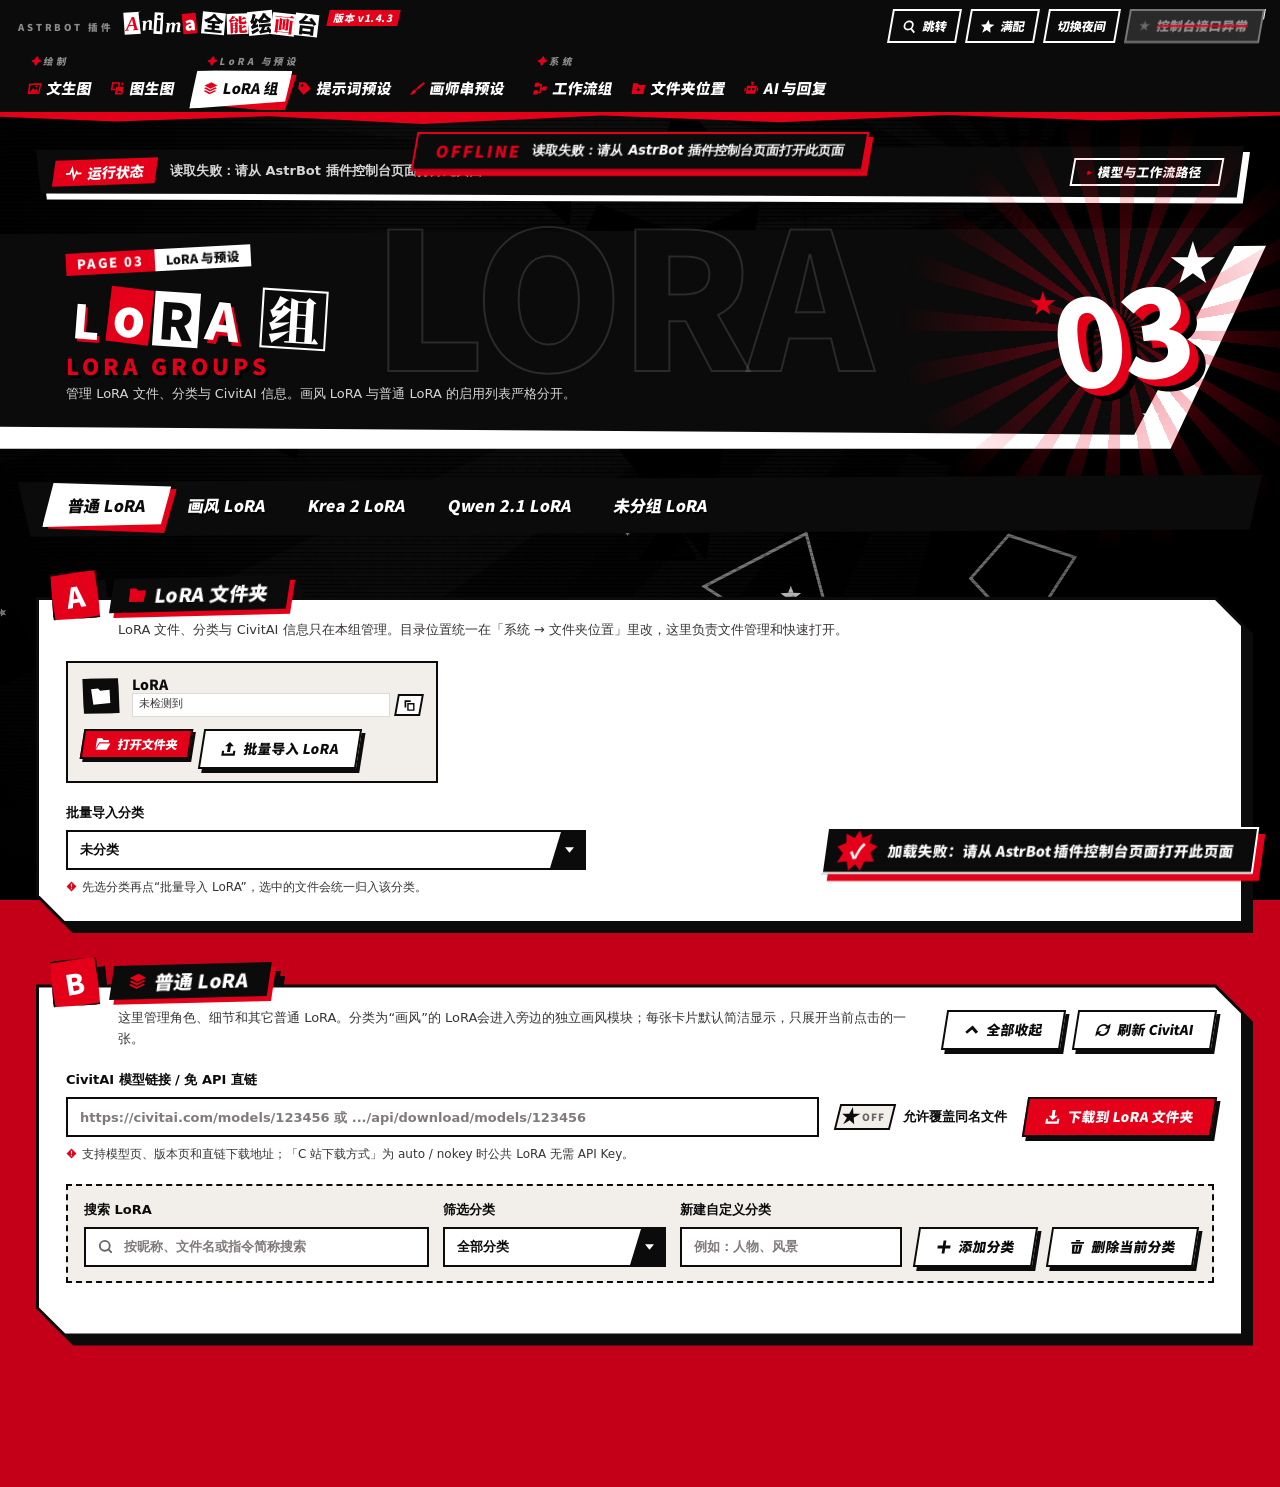
==== commit 29d39d19: "WebUI 表单打磨：数字框加减按钮与滑杆、文本框计数、未保存提示、复制路径、空状态与读取中" ====
--- a/index.html
+++ b/index.html
@@ -4,8 +4,8 @@
   <meta charset="utf-8">
   <meta name="viewport" content="width=device-width,initial-scale=1">
   <title>Anima 全能绘画台</title>
-  <link rel="stylesheet" href="p5-fonts.css?v=1.4.3-p5">
-  <link rel="stylesheet" href="style.css?v=1.4.3-p5">
+  <link rel="stylesheet" href="p5-fonts.css?v=1.4.3-p5.2">
+  <link rel="stylesheet" href="style.css?v=1.4.3-p5.2">
 </head>
 <body>
 <svg class="p5-sprite" aria-hidden="true" focusable="false" width="0" height="0" style="position:absolute;width:0;height:0;overflow:hidden"><symbol id="i-image" viewBox="0 0 24 24"><path fill="currentColor" fill-rule="evenodd" d="M2 4.5 22 3l-.8 17.5-18.4.7ZM4.6 6.8l15-1-.6 12.5-13.8.5Z"/><path fill="currentColor" d="M5.2 18.8 10.2 11.2l3.2 4 2.2-2.8 3.4 5.9Z"/><path fill="currentColor" d="M14.8 6.6l.8 1.6 1.8.6-1.8.7-.8 1.7-.8-1.7-1.8-.7 1.8-.6Z"/></symbol><symbol id="i-swap" viewBox="0 0 24 24"><path fill="none" stroke="currentColor" stroke-linejoin="miter" stroke-linecap="square" stroke-width="2.4" d="M3 3h10.6v9.4"/><path fill="none" stroke="currentColor" stroke-linejoin="miter" stroke-linecap="square" stroke-width="2.4" d="M3 3v10.6h4.4"/><path fill="currentColor" fill-rule="evenodd" d="M9.6 9.6h12v12h-12ZM12 19.2l3-4.4 2 2.6 1.2-1.4 1.4 3.2Z"/><path fill="currentColor" d="M18.6 1.4l.9 2.4 2.4.9-2.4.9-.9 2.4-.9-2.4-2.4-.9 2.4-.9Z"/></symbol><symbol id="i-sliders" viewBox="0 0 24 24"><path fill="none" stroke="currentColor" stroke-linejoin="miter" stroke-linecap="square" stroke-width="2.4" d="M2.5 6h19M2.5 12h19M2.5 18h19"/><path fill="currentColor" d="M12.6 2.6h4.6l-1.1 6.8h-4.6ZM5.6 8.6h4.6l-1.1 6.8H4.5ZM15.1 14.6h4.6l-1.1 6.8H14Z"/></symbol><symbol id="i-layers" viewBox="0 0 24 24"><path fill="currentColor" d="M12 1.8 22.2 7 12 12.2 1.8 7Z"/><path fill="currentColor" d="M1.8 11.4l2.6-1.3L12 14l7.6-3.9 2.6 1.3L12 16.6Z"/><path fill="currentColor" d="M1.8 15.9l2.6-1.3L12 18.5l7.6-3.9 2.6 1.3L12 21.1Z"/></symbol><symbol id="i-tag" viewBox="0 0 24 24"><path fill="currentColor" fill-rule="evenodd" d="M2 2h9.8l10.3 10.3-9.8 9.8L2 11.8ZM5.2 7.4a2.2 2.2 0 1 0 4.4 0a2.2 2.2 0 1 0-4.4 0Z"/></symbol><symbol id="i-brush" viewBox="0 0 24 24"><path fill="currentColor" d="M20.2 1.6l2.2 2.2-8.6 9.2-2.8-2.8Z"/><path fill="currentColor" d="M10.1 11.2l2.7 2.7-1.2 1.3-2.8-2.8Z"/><path fill="currentColor" d="M8 13.3l2.7 2.7c-.2 3.6-3.3 5.9-9 6.2 2.5-2.6 2-6.4 6.3-8.9Z"/></symbol><symbol id="i-flow" viewBox="0 0 24 24"><path fill="none" stroke="currentColor" stroke-linejoin="miter" stroke-linecap="square" stroke-width="2.4" d="M8.4 5.8h4v12.4h-4M12.4 12h3.2"/><path fill="currentColor" d="M2.4 2.6h6.6l-.6 6.6H1.8ZM2.4 14.8h6.6l-.6 6.6H1.8ZM15.6 8.7h6.6l-.6 6.6H15Z"/></symbol><symbol id="i-folder-pin" viewBox="0 0 24 24"><path fill="currentColor" fill-rule="evenodd" d="M2 3.6h7.6l2.1 2.6H22l-.7 14.4H2.7ZM12 9.6l1.1 3.2 3.2 1.1-3.2 1.1L12 18.2l-1.1-3.2-3.2-1.1 3.2-1.1Z"/></symbol><symbol id="i-bot" viewBox="0 0 24 24"><path fill="currentColor" fill-rule="evenodd" d="M4 7.5h16.2l-.9 13H4.8ZM7.4 11.2h3.4l-.5 3.6H6.9ZM13.6 11.2H17l-.5 3.6h-3.4Z"/><path fill="currentColor" d="M11 3.4h2.2v3.4H11ZM9.8 1h4.6v2.6H9.8ZM1.2 10.8h2v5.4h-2ZM21 10.8h2v5.4h-2Z"/></symbol><symbol id="i-search" viewBox="0 0 24 24"><circle fill="none" stroke="currentColor" stroke-linejoin="miter" stroke-linecap="square" stroke-width="2.8" cx="10.5" cy="10.5" r="6.6"/><path fill="currentColor" d="M15.3 13.6l7.1 7.1-1.9 1.9-7.1-7.1Z"/></symbol><symbol id="i-star" viewBox="0 0 24 24"><path fill="currentColor" d="M12 1.2l3 7.3 7.8.6-6 5 1.9 7.7L12 17.6l-6.7 4.2 1.9-7.7-6-5 7.8-.6Z"/></symbol><symbol id="i-pulse" viewBox="0 0 24 24"><path fill="none" stroke="currentColor" stroke-linejoin="miter" stroke-linecap="square" stroke-width="2.6" d="M1.8 13h4.4l2.6-7.6 4.2 14.4 3-9.2 1.8 2.4h4.4"/></symbol><symbol id="i-folder" viewBox="0 0 24 24"><path fill="currentColor" d="M2 3.6h7.6l2.1 2.6H22l-.7 14.4H2.7Z"/></symbol><symbol id="i-folder-open" viewBox="0 0 24 24"><path fill="currentColor" d="M2 3.4h7.6l2.1 2.6h8.5v3.3H6L2 18.6Z"/><path fill="currentColor" d="M6.8 11.1H23l-4 9.6H2.4Z"/></symbol><symbol id="i-upload" viewBox="0 0 24 24"><path fill="currentColor" d="M2 14.5h3.2v4.4h13.6v-4.4H22V22H2Z"/><path fill="currentColor" d="M12 1.4l6.6 6.6h-4.4v8.6H9.8V8H5.4Z"/></symbol><symbol id="i-download" viewBox="0 0 24 24"><path fill="currentColor" d="M2 14.5h3.2v4.4h13.6v-4.4H22V22H2Z"/><path fill="currentColor" d="M9.8 1.4h4.4V10h4.4L12 16.6 5.4 10h4.4Z"/></symbol><symbol id="i-chevron-up" viewBox="0 0 24 24"><path fill="currentColor" d="M12 5.2l9.6 9.6-3 3L12 11.2l-6.6 6.6-3-3Z"/></symbol><symbol id="i-refresh" viewBox="0 0 24 24"><path fill="none" stroke="currentColor" stroke-linejoin="miter" stroke-linecap="square" stroke-width="2.6" d="M4 12.2A8 8 0 0 1 17.6 6.6M20 11.8A8 8 0 0 1 6.4 17.4"/><path fill="currentColor" d="M22 2.2v8h-8ZM2 21.8v-8h8Z"/></symbol><symbol id="i-plus" viewBox="0 0 24 24"><path fill="currentColor" d="M9.9 2.4h4.2v7.5h7.5v4.2h-7.5v7.5H9.9v-7.5H2.4V9.9h7.5Z"/></symbol><symbol id="i-trash" viewBox="0 0 24 24"><path fill="currentColor" d="M2.4 4.4h19.2v2.8H2.4ZM8.8 1.4h6.4v2.3H8.8Z"/><path fill="currentColor" fill-rule="evenodd" d="M4.4 8.6h15.2l-1.4 13.6H5.8ZM8.6 11l1.8-.1.3 8.4H9ZM13.6 10.9l1.8.1-.4 8.3h-1.7Z"/></symbol><symbol id="i-check" viewBox="0 0 24 24"><path fill="none" stroke="currentColor" stroke-linejoin="miter" stroke-linecap="square" stroke-width="2.4" d="M13.5 3.6H3.6v16.8h16.8V12.5"/><path fill="currentColor" d="M5.6 10.6l3.1-3.1 3.8 3.8 8.2-8.6 3.1 3.1L12.5 17.4Z"/></symbol><symbol id="i-x-box" viewBox="0 0 24 24"><path fill="none" stroke="currentColor" stroke-linejoin="miter" stroke-linecap="square" stroke-width="2.4" d="M3.6 3.6h16.8v16.8H3.6Z"/><path fill="currentColor" d="M7.4 9.5l2.1-2.1 2.5 2.5 2.5-2.5 2.1 2.1L14.1 12l2.5 2.5-2.1 2.1-2.5-2.5-2.5 2.5-2.1-2.1L9.9 12Z"/></symbol><symbol id="i-save" viewBox="0 0 24 24"><path fill="currentColor" fill-rule="evenodd" d="M2.4 2.4h15.4l3.8 3.8v15.4H2.4ZM6.2 2.4h9.4v6H6.2ZM5.6 12.6h12.8v6.8H5.6Z"/><path fill="currentColor" d="M11.8 3.6h2.4v3.6h-2.4Z"/></symbol><symbol id="i-wand" viewBox="0 0 24 24"><path fill="currentColor" d="M2 20.3l9.6-9.6 1.7 1.7L3.7 22Z"/><path fill="currentColor" d="M15.5 3.2l1.3 4 4 1.3-4 1.3-1.3 4-1.3-4-4-1.3 4-1.3ZM6 2.4l.8 1.9 1.9.7-1.9.7L6 7.6l-.8-1.9L3.3 5l1.9-.7ZM20 14.4l.8 1.9 1.9.7-1.9.7-.8 1.9-.8-1.9-1.9-.7 1.9-.7Z"/></symbol><symbol id="i-drive" viewBox="0 0 24 24"><path fill="none" stroke="currentColor" stroke-linejoin="miter" stroke-linecap="square" stroke-width="2.2" d="M3.2 10.4 6.4 3.6h11.2l3.2 6.8"/><path fill="currentColor" fill-rule="evenodd" d="M2 11.8h20v8.8H2ZM5 15.2h2.6v2H5ZM9.2 15.2h2.6v2H9.2Z"/></symbol><symbol id="i-shield" viewBox="0 0 24 24"><path fill="currentColor" fill-rule="evenodd" d="M12 1.2l9 3.2v6.6c0 6-4 10-9 12-5-2-9-6-9-12V4.4ZM13.4 5.2 7.8 13.2h3.7l-1.1 5.9 5.8-8.2h-3.8Z"/></symbol><symbol id="i-message" viewBox="0 0 24 24"><path fill="currentColor" d="M1.8 3.2h20.4l-1 13.2H10.6l-6.4 5.8 1.3-5.8H2.8Z"/></symbol><symbol id="i-gauge" viewBox="0 0 24 24"><path fill="none" stroke="currentColor" stroke-linejoin="miter" stroke-linecap="square" stroke-width="2.8" stroke-linecap="butt" d="M3.6 19A9.4 9.4 0 1 1 20.4 19"/><path fill="currentColor" d="M10.4 14.8l8.2-7.7-5.3 9.9Z"/><circle fill="currentColor" cx="12" cy="16.2" r="2.4"/></symbol><symbol id="i-copy" viewBox="0 0 24 24"><path fill="currentColor" d="M3 2.4h11.4v3.2H6.2v10H3Z"/><path fill="currentColor" fill-rule="evenodd" d="M8 7.4h13.4v14.4H8ZM10.6 10v9.2h8.2V10Z"/></symbol><symbol id="i-info" viewBox="0 0 24 24"><path fill="currentColor" fill-rule="evenodd" d="M12 1.2 22.8 12 12 22.8 1.2 12ZM10.6 6.2h2.8l-.4 7.6h-2Zm.1 9.4h2.6v2.6h-2.6Z"/></symbol></svg>
@@ -502,9 +502,10 @@
     </div>
   </main>
 <script src="/api/plugin/page/bridge-sdk.js"></script>
-  <script src="app.js?v=1.4.3-p5"></script>
-  <script src="p5-fx.js?v=1.4.3-p5"></script>
-  <script src="p5-ui.js?v=1.4.3-p5"></script>
-  <script src="p5-bg.js?v=1.4.3-p5"></script>
+  <script src="app.js?v=1.4.3-p5.2"></script>
+  <script src="p5-fx.js?v=1.4.3-p5.2"></script>
+  <script src="p5-ui.js?v=1.4.3-p5.2"></script>
+  <script src="p5-bg.js?v=1.4.3-p5.2"></script>
+  <script src="p5-forms.js?v=1.4.3-p5.2"></script>
 </body>
 </html>
--- a/p5-fonts.css
+++ b/p5-fonts.css
@@ -4,13 +4,13 @@
    重新生成：改完界面文字后运行字体子集脚本，覆盖本文件。 */
 @font-face {
   font-family: "P5 Sans";
-  src: url("[data-uri]") format("woff2");
+  src: url("[data-uri]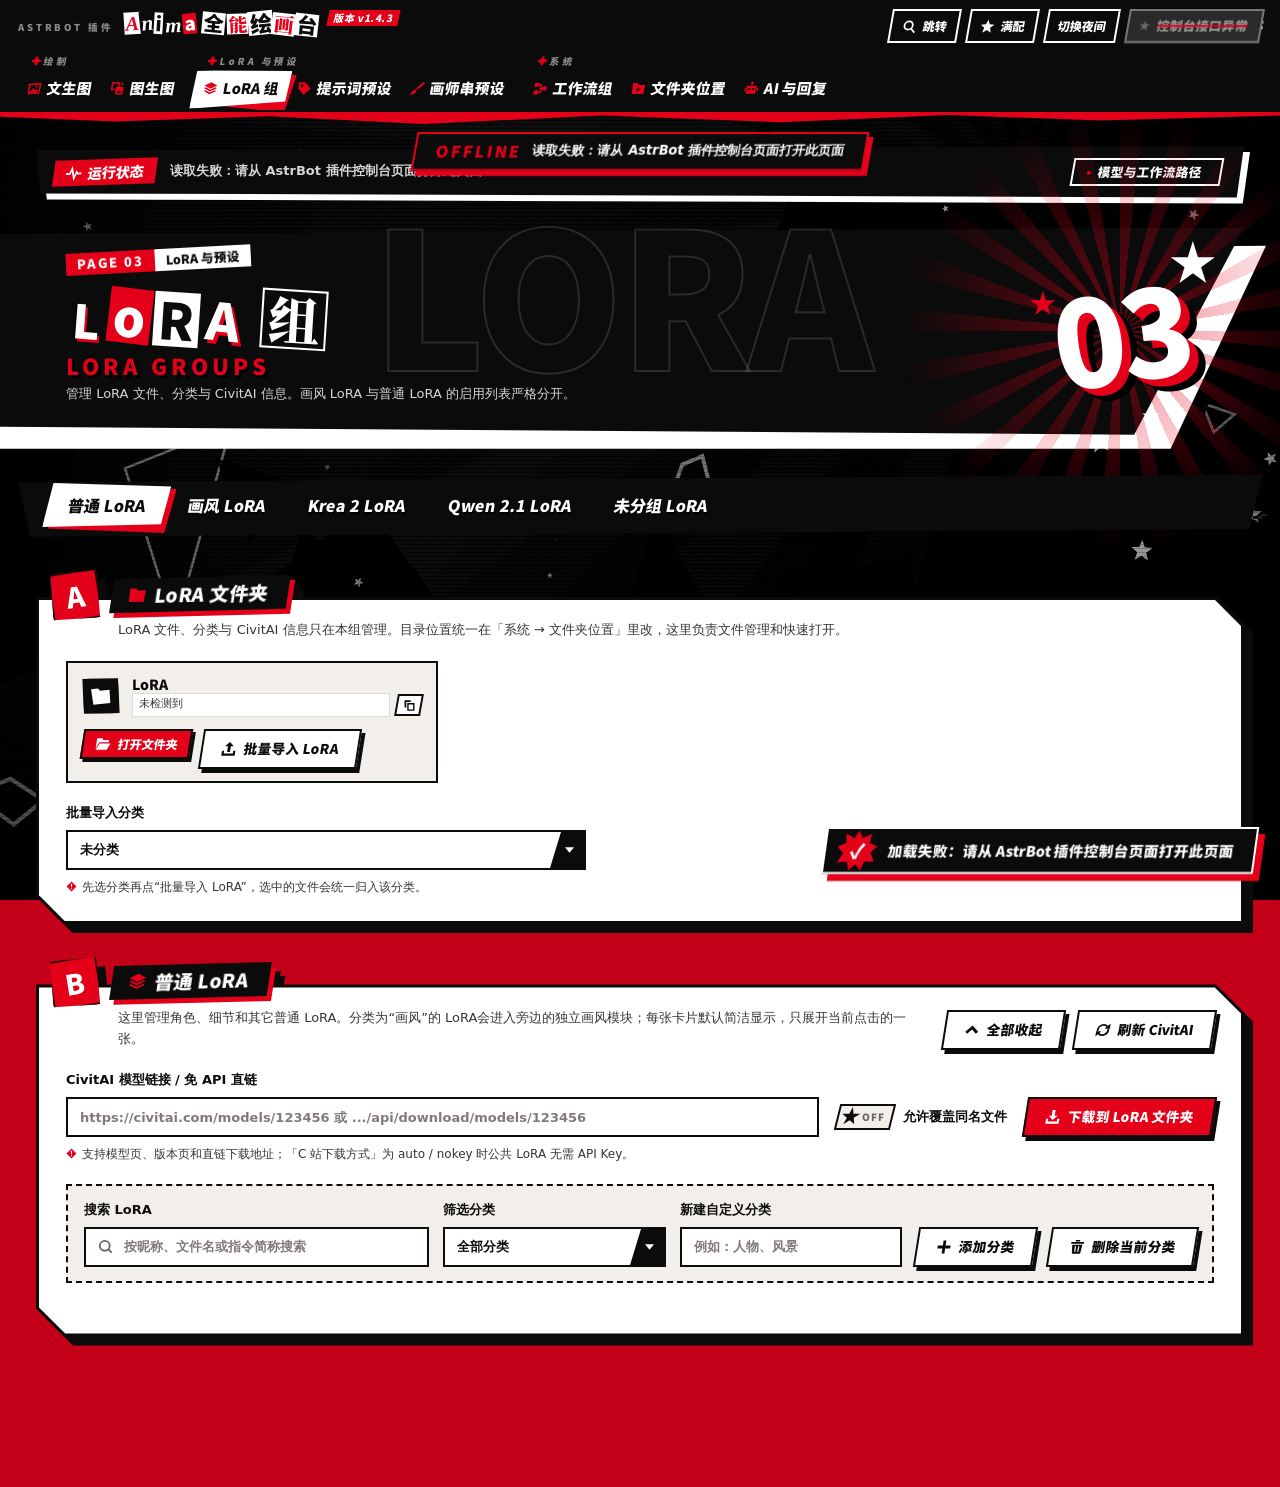
==== commit 521f710e: "文生图 / 图生图参数加分组小标题，相关字段归到一起" ====
--- a/index.html
+++ b/index.html
@@ -230,6 +230,7 @@
         <div><h2><svg class="ui-ic" aria-hidden="true"><use href="#i-sliders"/></svg>文生图模型与默认参数</h2><p>这里的模型和参数只控制文生图；指令或 LLM 明确传入参数时会优先使用单次参数。</p></div>
         <button id="saveTxt2ImgSettings" class="primary" type="button"><svg class="ui-ic" aria-hidden="true"><use href="#i-save"/></svg>保存文生图设置</button>
       </div>
+      <div class="form-sub" role="heading" aria-level="3">核心模型与组件</div>
       <select id="model" class="select"></select>
       <p id="modelHint" class="field-hint"></p>
       <div class="form-grid">
@@ -240,14 +241,17 @@
       <label class="txt2img-workflow-setting">当前文生图工作流<select id="txt2img_workflow_select" class="select"></select><small class="field-hint">切换已识别模型时会自动选择推荐工作流；也可以在这里手动切换，点击“保存文生图设置”后固定为当前模型的配置。</small></label>
       <div class="form-grid"><label class="check"><input id="qwen21_turbo_enabled" type="checkbox">Qwen Image 2.1 Turbo LoRA 加速（8 步官方 sigma）</label><label>Turbo LoRA 权重<input id="qwen21_turbo_lora_strength" class="input" type="number" min="0" max="2" step="0.05"></label></div>
       <div class="form-grid draw-settings-grid">
+        <div class="form-sub" role="heading" aria-level="3">尺寸与种子</div>
         <label>宽度<input id="width" class="input" type="number" min="64" step="8"></label>
         <label>高度<input id="height" class="input" type="number" min="64" step="8"></label>
+        <label>种子<input id="seed" class="input" type="number" min="-1" step="1"><small class="field-hint">-1 表示每次随机</small></label>
+        <div class="form-sub" role="heading" aria-level="3">采样</div>
         <label>步数<input id="steps" class="input" type="number" min="1" max="200" step="1"></label>
-        <label>种子<input id="seed" class="input" type="number" min="-1" step="1"><small class="field-hint">-1 表示每次随机</small></label>
         <label>CFG<input id="cfg" class="input" type="number" min="0" max="30" step="0.1"></label>
         <label>采样器<input id="sampler_name" class="input" type="text"></label>
         <label>调度器<input id="scheduler" class="input" type="text"></label>
         <label>图生图重绘幅度<input id="denoise" class="input" type="number" min="0" max="1" step="0.01"></label>
+        <div class="form-sub" role="heading" aria-level="3">高清放大</div>
         <label>高清放大倍率<input id="hires_scale" class="input" type="number" min="1" max="8" step="0.1"></label>
         <label>高清放大步数<input id="hires_steps" class="input" type="number" min="1" max="200" step="1"></label>
         <label>高清放大重绘幅度<input id="hires_denoise" class="input" type="number" min="0" max="1" step="0.01"></label>
@@ -300,30 +304,35 @@
         <button id="saveImg2ImgSettings" class="primary" type="button"><svg class="ui-ic" aria-hidden="true"><use href="#i-save"/></svg>保存图生图设置</button>
       </div>
       <div class="form-grid">
+        <div class="form-sub" role="heading" aria-level="3">模型与加速</div>
         <label>图生图核心模型（UNet）<select id="img2img_unet_name" class="select"></select><small class="field-hint">在此选择 Qwen Image 2.1；选择后自动套用 Qwen Edit 工作流及对应编码器、VAE 和采样参数。</small></label>
         <label class="check"><input id="qwen21_img2img_turbo_enabled" type="checkbox">Qwen Image 2.1 Turbo LoRA 加速（官方 8 步）</label>
         <label>独立文本编码器<select id="img2img_clip_name" class="select"></select></label>
         <label>独立 VAE<select id="img2img_vae_name" class="select"></select></label>
+        <div class="form-sub" role="heading" aria-level="3">LoRA</div>
         <label class="lora-isolated-field">★ 独立 LoRA（图生图唯一长期生效）<select id="img2img_lora_name" class="select"><option value="">不使用</option></select></label>
         <label>LoRA 权重<input id="img2img_lora_strength" class="input" type="number" min="-2" max="2" step="0.05"></label>
         <label class="check"><input id="img2img_nsfw_lora_enabled" type="checkbox">额外启用 Qwen Image 2.1 NSFW LoRA（默认关闭）</label>
         <label>Qwen Image 2.1 NSFW LoRA<select id="img2img_nsfw_lora_name" class="select"><option value="">未检测到 LoRA</option></select><small class="field-hint">只兼容 Qwen Image 2.1 基础模型；不强行注入触发词。</small></label>
         <label>NSFW LoRA 权重<input id="img2img_nsfw_lora_strength" class="input" type="number" min="0" max="2" step="0.05"><small class="field-hint">默认 0.8；只在上方开关开启时叠加。</small></label>
+        <div class="form-sub" role="heading" aria-level="3">尺寸与参考图</div>
         <label>输出宽度<input id="img2img_width" class="input" type="number" min="64" step="8"></label>
         <label>输出高度<input id="img2img_height" class="input" type="number" min="64" step="8"></label>
         <label class="check"><input id="img2img_keep_aspect_ratio" type="checkbox" checked>按原图宽高比输出</label>
+        <label class="check"><input id="img2img_match_input_size" type="checkbox">默认使用输入图原始尺寸</label>
+        <label>参考图最大边<input id="img2img_largest_size" class="input" type="number" min="64" step="64"></label>
+        <label>参考图裁剪方式<select id="img2img_crop" class="select"><option value="center">居中裁剪</option><option value="disabled">不裁剪</option></select></label>
+        <label>输入缩放算法<input id="img2img_scale_method" class="input" type="text"></label>
+        <p class="field-hint wide">同一条消息附两张图时，第一张是主图，第二张作为 Qwen 的第二参考图。未明确填写宽高时默认保持主图尺寸和比例。</p>
+        <div class="form-sub" role="heading" aria-level="3">采样</div>
         <label>采样步数<input id="img2img_steps" class="input" type="number" min="1" max="200" step="1"><small class="field-hint">Qwen 2.1 普通档自动设为 25 步；开启 Turbo 后自动设为 8 步。</small></label>
         <label>CFG<input id="img2img_cfg" class="input" type="number" min="0" max="30" step="0.1"><small class="field-hint">Qwen 图生图建议 CFG 1.0</small></label>
         <label>种子<input id="img2img_seed" class="input" type="number" min="-1" step="1"><small class="field-hint">-1 表示每次随机</small></label>
         <label>采样器<input id="img2img_sampler_name" class="input" type="text"></label>
         <label>调度器<input id="img2img_scheduler" class="input" type="text"></label>
         <label>重绘幅度<input id="img2img_denoise" class="input" type="number" min="0" max="1" step="0.01"></label>
-        <label>输入缩放算法<input id="img2img_scale_method" class="input" type="text"></label>
-        <label>参考图最大边<input id="img2img_largest_size" class="input" type="number" min="64" step="64"></label>
-        <label>参考图裁剪方式<select id="img2img_crop" class="select"><option value="center">居中裁剪</option><option value="disabled">不裁剪</option></select></label>
-        <label class="check"><input id="img2img_match_input_size" type="checkbox">默认使用输入图原始尺寸</label>
-        <p class="field-hint wide">同一条消息附两张图时，第一张是主图，第二张作为 Qwen 的第二参考图。未明确填写宽高时默认保持主图尺寸和比例。</p>
         <label>AuraFlow 偏移<input id="img2img_sampling_shift" class="input" type="number" min="0" max="100" step="0.01"></label>
+        <div class="form-sub" role="heading" aria-level="3">提示词与输出</div>
         <label class="wide">图生图默认正面提示词<textarea id="img2img_default_positive" class="textarea"></textarea></label>
         <label class="wide">图生图默认负面提示词<textarea id="img2img_default_negative" class="textarea"></textarea></label>
         <label class="wide">输出文件名前缀<input id="img2img_filename_prefix" class="input" type="text" placeholder="例如：astrbot/img2img_qwen"></label>
